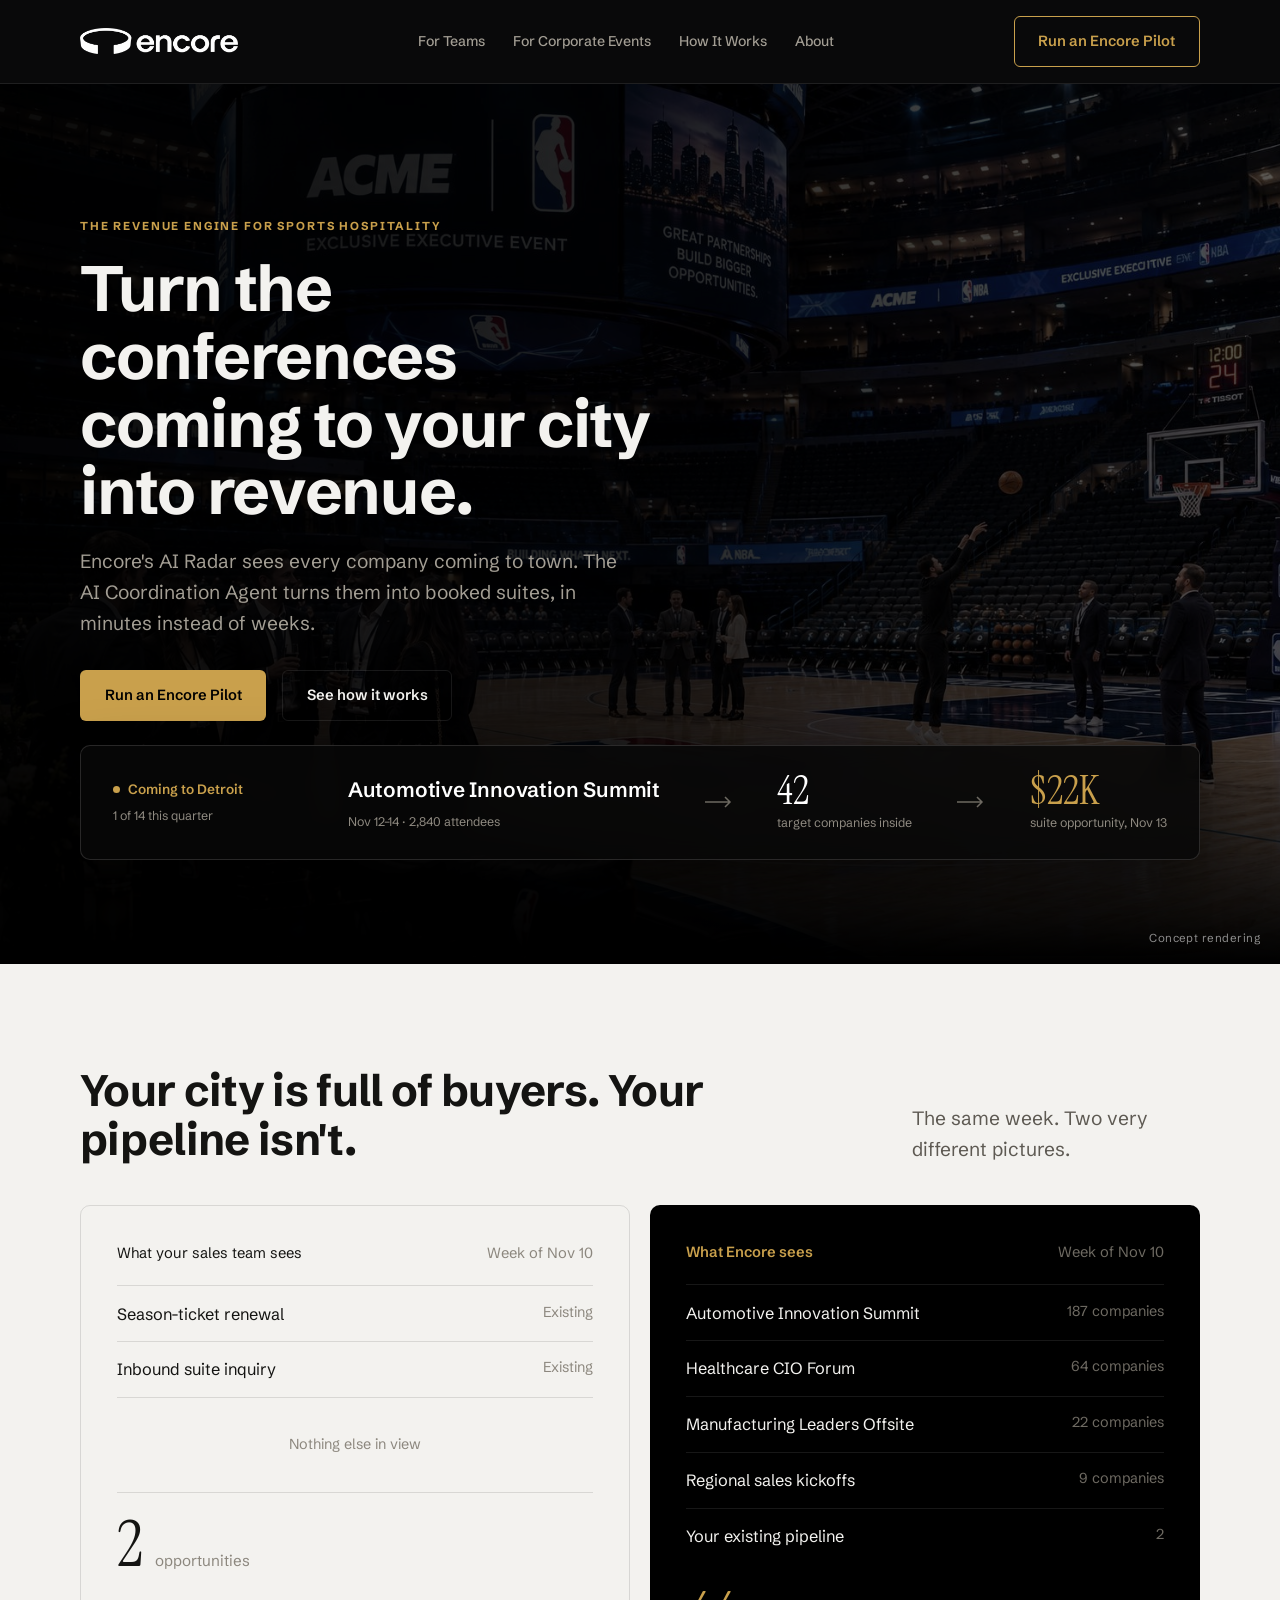
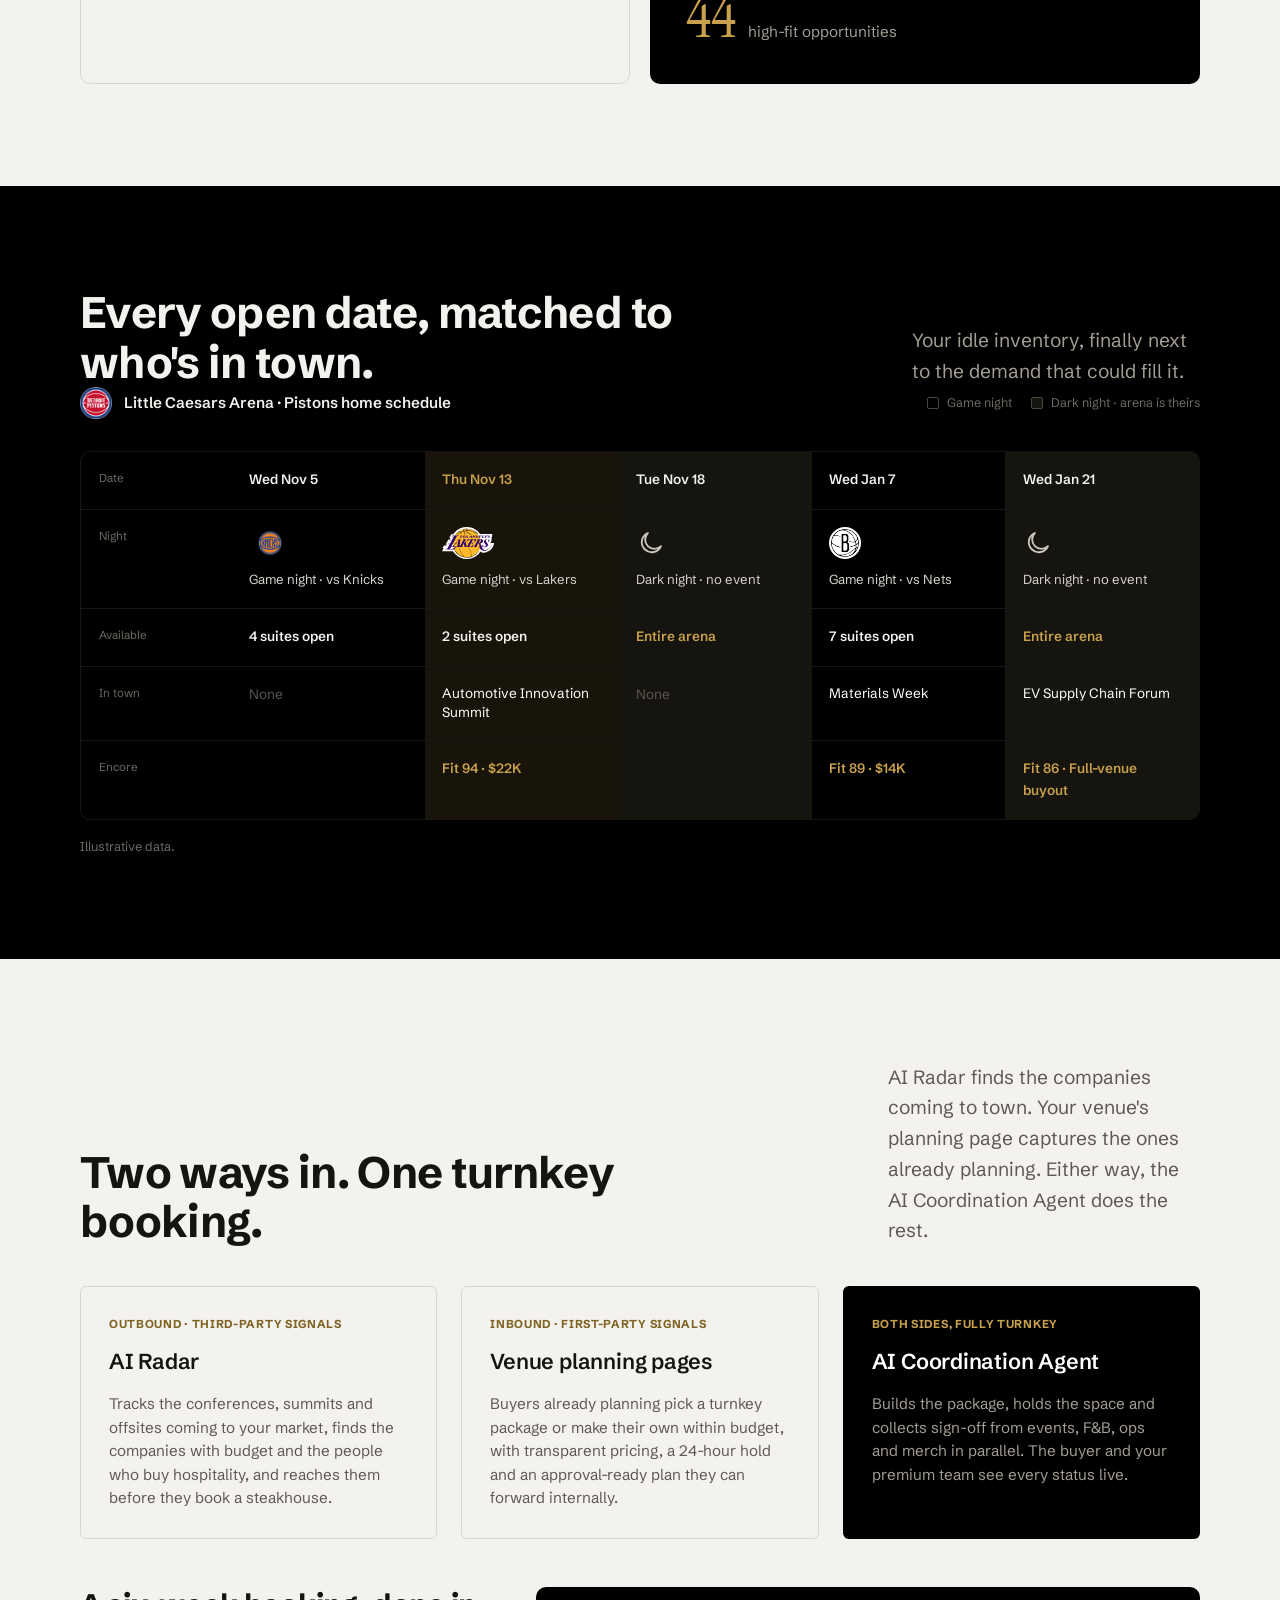
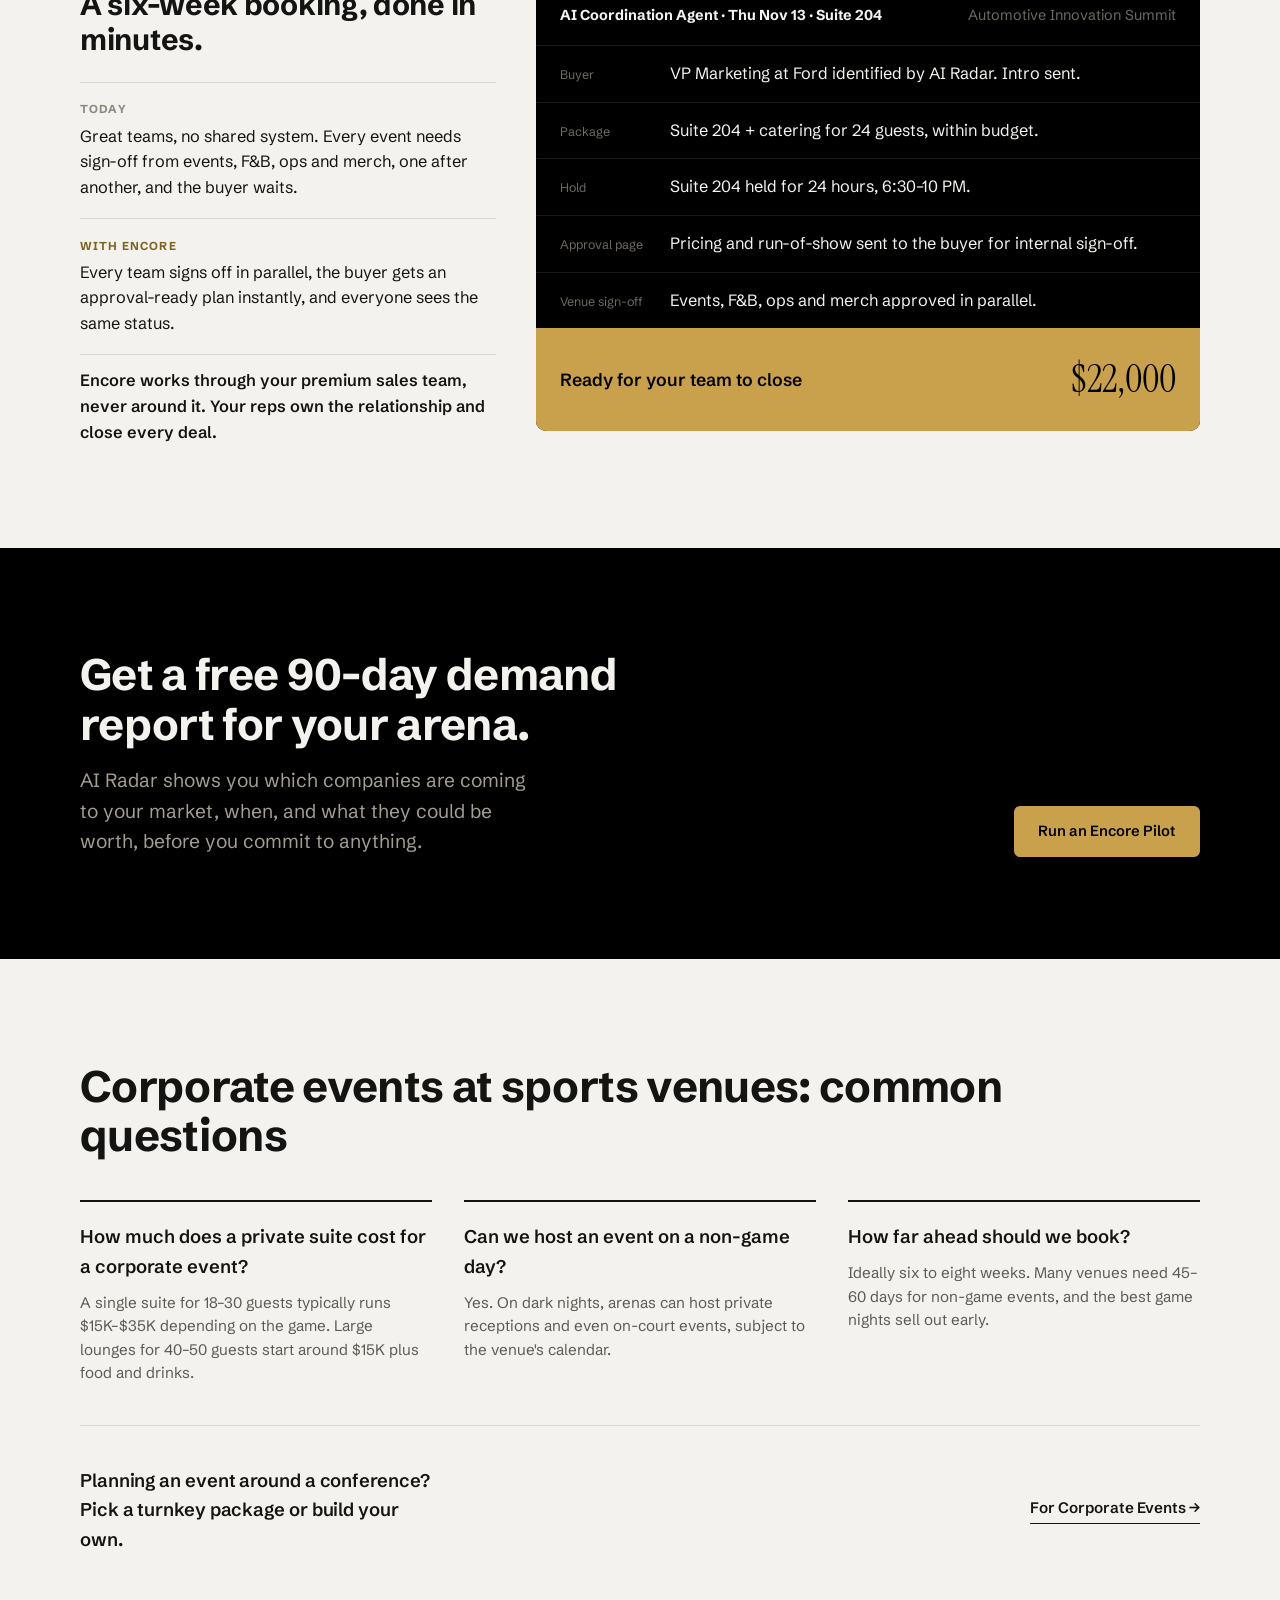
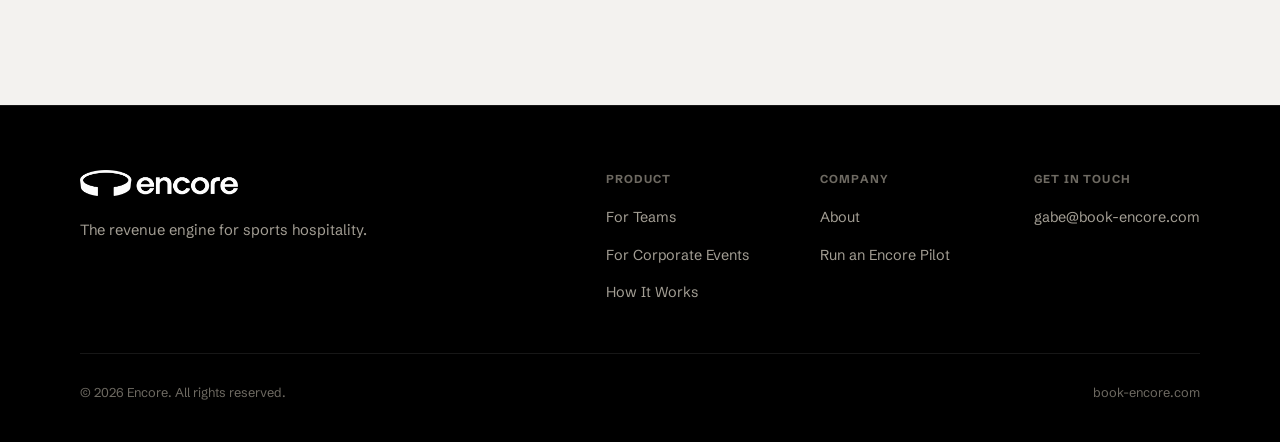
==== index.html @ ee9ef280 "Build out full 6-page site from updated canvas Ports the latest Claude Design canvas across the whol" ====
<!doctype html>
<html lang="en">
<head>
  <meta charset="UTF-8" />
  <meta name="viewport" content="width=device-width, initial-scale=1" />
  <title>Encore — The Revenue Engine for Sports Hospitality</title>
  <meta name="description" content="Encore identifies the companies entering your market, matches them to premium sports hospitality inventory, and turns the opportunity into a booked corporate event." />
  <link rel="canonical" href="https://book-encore.com/" />

  <meta property="og:type" content="website" />
  <meta property="og:site_name" content="Encore" />
  <meta property="og:title" content="Encore — The Revenue Engine for Sports Hospitality" />
  <meta property="og:description" content="Encore identifies the companies entering your market, matches them to premium inventory, and helps turn the opportunity into a booked corporate event." />
  <meta property="og:url" content="https://book-encore.com/" />
  <meta property="og:image" content="https://book-encore.com/assets/img/og-default.jpg" />
  <meta name="twitter:card" content="summary_large_image" />

  <link rel="icon" href="/assets/img/favicon.svg" type="image/svg+xml" />
  <link rel="preconnect" href="https://fonts.googleapis.com" />
  <link rel="preconnect" href="https://fonts.gstatic.com" crossorigin />
  <link href="https://fonts.googleapis.com/css2?family=Schibsted+Grotesk:wght@400;500;600;700&family=Instrument+Serif&display=swap" rel="stylesheet" />
  <link rel="stylesheet" href="/assets/css/platform.css" />
</head>
<body>
  <a class="skip-link" href="#main">Skip to content</a>

  <header class="site-header">
    <div class="container nav">
      <a href="/" class="wordmark"><img src="/assets/brand/encore-logo-white.png" alt="Encore" /></a>

      <nav class="nav-links" aria-label="Primary">
        <a href="/for-teams/">For Teams</a>
        <a href="/for-corporate-events/">For Corporate Events</a>
        <a href="/how-it-works/">How It Works</a>
        <a href="/about/">About</a>
      </nav>

      <div class="nav-actions">
        <a href="/contact/" class="btn btn-outline-gold nav-cta">Run an Encore Pilot</a>
        <button class="nav-toggle" data-nav-toggle aria-expanded="false" aria-controls="mobile-menu" aria-label="Toggle menu">
          <span></span><span></span><span></span>
        </button>
      </div>
    </div>
    <nav id="mobile-menu" class="mobile-menu container" data-mobile-menu aria-label="Mobile">
      <a href="/for-teams/">For Teams</a>
      <a href="/for-corporate-events/">For Corporate Events</a>
      <a href="/how-it-works/">How It Works</a>
      <a href="/about/">About</a>
      <a href="/contact/" class="btn btn-primary btn-block">Run an Encore Pilot</a>
    </nav>
  </header>

  <main id="main">

    <!-- Hero: the promise, and the machine -->
    <section class="hero section--dark">
      <picture class="hero-bg">
        <source media="(max-width: 700px)" srcset="/assets/brand/hero-nba-arena-960.jpg" />
        <img src="/assets/brand/hero-nba-arena.jpg" alt="Executives at a private on-court corporate reception in an NBA arena, with a guest shooting free throws" loading="eager" fetchpriority="high" />
      </picture>
      <div class="hero-bg-overlay"></div>
      <span class="photo-caption">Concept rendering</span>
      <div class="container" style="padding-top: 2rem;">
        <div class="hero-inner" style="max-width: 38rem;">
          <p class="eyebrow hero-eyebrow">The Revenue Engine for Sports Hospitality</p>
          <h1 class="display-1 hero-headline">Turn the conferences coming to your city into revenue.</h1>
          <p class="lede hero-lede">Encore's AI Radar sees every company coming to town. The AI Coordination Agent turns them into booked suites, in minutes instead of weeks.</p>
          <div class="hero-actions">
            <a href="/contact/" class="btn btn-primary">Run an Encore Pilot</a>
            <a href="#how" class="btn btn-ghost">See how it works</a>
          </div>
        </div>

        <!-- Demand story -->
        <div class="story-bar">
          <div class="story-item" style="width: 190px; flex-shrink: 0;">
            <span class="story-label"><span style="width: 7px; height: 7px; border-radius: 50%; background: var(--gold); display: inline-block;"></span>Coming to Detroit</span>
            <span class="story-sub">1 of 14 this quarter</span>
          </div>
          <div class="story-item">
            <span class="story-big">Automotive Innovation Summit</span>
            <span class="story-sub">Nov 12–14 · 2,840 attendees</span>
          </div>
          <svg class="story-arrow" width="28" height="12" viewBox="0 0 28 12" fill="none" stroke="currentColor" stroke-width="1.5"><path d="M0 6h25M20 1l5 5-5 5"/></svg>
          <div class="story-item">
            <span class="story-num">42</span>
            <span class="story-sub">target companies inside</span>
          </div>
          <svg class="story-arrow" width="28" height="12" viewBox="0 0 28 12" fill="none" stroke="currentColor" stroke-width="1.5"><path d="M0 6h25M20 1l5 5-5 5"/></svg>
          <div class="story-item">
            <span class="story-num story-num--gold">$22K</span>
            <span class="story-sub">suite opportunity, Nov 13</span>
          </div>
        </div>
      </div>
    </section>

    <!-- The blind spot -->
    <section id="how" class="section section--light">
      <div class="container">
        <div style="display: flex; justify-content: space-between; align-items: flex-end; gap: 3rem; flex-wrap: wrap;">
          <h2 class="display-2" style="max-width: 24ch;">Your city is full of buyers. Your pipeline isn't.</h2>
          <p class="lede lede--on-light" style="max-width: 24ch;">The same week. Two very different pictures.</p>
        </div>

        <div class="blindspot-grid">
          <div class="blindspot-panel blindspot-panel--light">
            <div class="blindspot-head"><span>What your sales team sees</span><span>Week of Nov 10</span></div>
            <div class="blindspot-rows">
              <div class="blindspot-row"><span>Season-ticket renewal</span><span>Existing</span></div>
              <div class="blindspot-row"><span>Inbound suite inquiry</span><span>Existing</span></div>
              <div class="blindspot-empty">Nothing else in view</div>
            </div>
            <div class="blindspot-total"><span class="blindspot-total-num">2</span><span class="blindspot-total-label">opportunities</span></div>
          </div>

          <div class="blindspot-panel blindspot-panel--dark">
            <div class="blindspot-head"><strong>What Encore sees</strong><span>Week of Nov 10</span></div>
            <div class="blindspot-rows">
              <div class="blindspot-row"><span>Automotive Innovation Summit</span><span>187 companies</span></div>
              <div class="blindspot-row"><span>Healthcare CIO Forum</span><span>64 companies</span></div>
              <div class="blindspot-row"><span>Manufacturing Leaders Offsite</span><span>22 companies</span></div>
              <div class="blindspot-row"><span>Regional sales kickoffs</span><span>9 companies</span></div>
              <div class="blindspot-row"><span>Your existing pipeline</span><span>2</span></div>
            </div>
            <div class="blindspot-total"><span class="blindspot-total-num">44</span><span class="blindspot-total-label">high-fit opportunities</span></div>
          </div>
        </div>
      </div>
    </section>

    <!-- Matched to your dates -->
    <section class="section section--dark">
      <div class="container">
        <div style="display: flex; justify-content: space-between; align-items: flex-end; gap: 3rem; flex-wrap: wrap;">
          <h2 class="display-2" style="max-width: 24ch;">Every open date, matched to who's in town.</h2>
          <p class="lede" style="max-width: 24ch;">Your idle inventory, finally next to the demand that could fill it.</p>
        </div>

        <div style="display: flex; flex-direction: column; gap: 1rem;">
          <div class="sched-head-row">
            <span class="sched-head-label"><img src="/assets/brand/logo-pistons.png" alt="Detroit Pistons" />Little Caesars Arena · Pistons home schedule</span>
            <span class="sched-legend">
              <span><span class="sched-swatch"></span>Game night</span>
              <span><span class="sched-swatch sched-swatch--dark"></span>Dark night · arena is theirs</span>
            </span>
          </div>
          <div class="table-scroll">
          <div class="sched-wrap">
            <div class="sched-row" style="grid-template-columns: 150px repeat(5, minmax(0, 1fr));">
              <span class="sched-row-label">Date</span>
              <span class="sched-cell">Wed Nov 5</span>
              <span class="sched-cell sched-cell--hit sched-cell--gold">Thu Nov 13</span>
              <span class="sched-cell sched-cell--dark-bg">Tue Nov 18</span>
              <span class="sched-cell">Wed Jan 7</span>
              <span class="sched-cell sched-cell--dark-bg">Wed Jan 21</span>
            </div>
            <div class="sched-row" style="grid-template-columns: 150px repeat(5, minmax(0, 1fr));">
              <span class="sched-row-label">Night</span>
              <div class="sched-cell sched-cell-logo"><img src="/assets/brand/logo-knicks.png" alt="Knicks" /><span class="team-label">Game night · vs Knicks</span></div>
              <div class="sched-cell sched-cell-logo sched-cell--hit"><img src="/assets/brand/logo-lakers.svg" alt="Lakers" /><span class="team-label">Game night · vs Lakers</span></div>
              <div class="sched-cell sched-cell-logo sched-cell--dark-bg"><span class="sched-dark-icon"><svg width="30" height="30" viewBox="0 0 24 24" fill="none" stroke="#C9C5BD" stroke-width="1.5" stroke-linecap="round" stroke-linejoin="round"><path d="M20 14.5A8 8 0 1 1 9.5 4a6.5 6.5 0 0 0 10.5 10.5z"/></svg></span><span class="team-label">Dark night · no event</span></div>
              <div class="sched-cell sched-cell-logo"><img src="/assets/brand/logo-nets.svg" alt="Brooklyn Nets" style="background: #fff; border-radius: 50%; padding: 2px; box-sizing: border-box;" /><span class="team-label">Game night · vs Nets</span></div>
              <div class="sched-cell sched-cell-logo sched-cell--dark-bg"><span class="sched-dark-icon"><svg width="30" height="30" viewBox="0 0 24 24" fill="none" stroke="#C9C5BD" stroke-width="1.5" stroke-linecap="round" stroke-linejoin="round"><path d="M20 14.5A8 8 0 1 1 9.5 4a6.5 6.5 0 0 0 10.5 10.5z"/></svg></span><span class="team-label">Dark night · no event</span></div>
            </div>
            <div class="sched-row" style="grid-template-columns: 150px repeat(5, minmax(0, 1fr));">
              <span class="sched-row-label">Available</span>
              <span class="sched-cell">4 suites open</span>
              <span class="sched-cell sched-cell--hit">2 suites open</span>
              <span class="sched-cell sched-cell--dark-bg sched-cell--gold">Entire arena</span>
              <span class="sched-cell">7 suites open</span>
              <span class="sched-cell sched-cell--dark-bg sched-cell--gold">Entire arena</span>
            </div>
            <div class="sched-row" style="grid-template-columns: 150px repeat(5, minmax(0, 1fr));">
              <span class="sched-row-label">In town</span>
              <span class="sched-cell sched-cell--dim">None</span>
              <span class="sched-cell sched-cell--label sched-cell--hit">Automotive Innovation Summit</span>
              <span class="sched-cell sched-cell--dim sched-cell--dark-bg">None</span>
              <span class="sched-cell sched-cell--label">Materials Week</span>
              <span class="sched-cell sched-cell--label sched-cell--dark-bg">EV Supply Chain Forum</span>
            </div>
            <div class="sched-row" style="grid-template-columns: 150px repeat(5, minmax(0, 1fr)); border-bottom: 0;">
              <span class="sched-row-label">Encore</span>
              <span class="sched-cell"></span>
              <span class="sched-cell sched-cell--hit sched-cell--gold">Fit 94 · $22K</span>
              <span class="sched-cell sched-cell--dark-bg"></span>
              <span class="sched-cell sched-cell--gold">Fit 89 · $14K</span>
              <span class="sched-cell sched-cell--gold sched-cell--dark-bg">Fit 86 · Full-venue buyout</span>
            </div>
          </div>
          </div>
        </div>
        <p style="font-size: 0.8rem; color: var(--ink-dim); margin-top: 1rem;">Illustrative data.</p>
      </div>
    </section>

    <!-- Two ways in + AI Coordination Agent -->
    <section id="agent" class="section section--light">
      <div class="container">
        <div style="display: flex; justify-content: space-between; align-items: flex-end; gap: 3rem; flex-wrap: wrap; margin-bottom: 2.5rem;">
          <h2 class="display-2" style="max-width: 20ch;">Two ways in. One turnkey booking.</h2>
          <p class="lede lede--on-light" style="max-width: 26ch;">AI Radar finds the companies coming to town. Your venue's planning page captures the ones already planning. Either way, the AI Coordination Agent does the rest.</p>
        </div>

        <div class="twoway-grid">
          <div class="twoway-card">
            <span class="twoway-eyebrow">Outbound · Third-Party Signals</span>
            <h3>AI Radar</h3>
            <p>Tracks the conferences, summits and offsites coming to your market, finds the companies with budget and the people who buy hospitality, and reaches them before they book a steakhouse.</p>
          </div>
          <div class="twoway-card">
            <span class="twoway-eyebrow">Inbound · First-Party Signals</span>
            <h3>Venue planning pages</h3>
            <p>Buyers already planning pick a turnkey package or make their own within budget, with transparent pricing, a 24-hour hold and an approval-ready plan they can forward internally.</p>
          </div>
          <div class="twoway-card twoway-card--dark">
            <span class="twoway-eyebrow">Both Sides, Fully Turnkey</span>
            <h3>AI Coordination Agent</h3>
            <p>Builds the package, holds the space and collects sign-off from events, F&amp;B, ops and merch in parallel. The buyer and your premium team see every status live.</p>
          </div>
        </div>

        <div style="display: grid; gap: 2.5rem;" class="agent-detail-grid">
          <div style="max-width: 26rem;">
            <h3 class="display-3" style="color: var(--ink-on-light);">A six-week booking, done in minutes.</h3>
            <div style="display: flex; flex-direction: column; margin-top: 1.5rem; border-top: 1px solid var(--line-on-light);">
              <div style="padding: 1.1rem 0; border-bottom: 1px solid var(--line-on-light);"><span class="label" style="color: var(--ink-on-light-dim); display: block; margin-bottom: 0.3rem;">Today</span><span style="font-size: 1.02rem; line-height: 1.45; color: var(--ink-on-light);">Great teams, no shared system. Every event needs sign-off from events, F&amp;B, ops and merch, one after another, and the buyer waits.</span></div>
              <div style="padding: 1.1rem 0; border-bottom: 1px solid var(--line-on-light);"><span class="label" style="color: var(--gold-dim); display: block; margin-bottom: 0.3rem;">With Encore</span><span style="font-size: 1.02rem; line-height: 1.45; color: var(--ink-on-light);">Every team signs off in parallel, the buyer gets an approval-ready plan instantly, and everyone sees the same status.</span></div>
              <p style="padding-top: 0.75rem; font-size: 1.02rem; font-weight: 600; color: var(--ink-on-light);">Encore works through your premium sales team, never around it. Your reps own the relationship and close every deal.</p>
            </div>
          </div>
          <div class="agent-panel">
            <div class="agent-panel-head"><strong>AI Coordination Agent · Thu Nov 13 · Suite 204</strong><span>Automotive Innovation Summit</span></div>
            <div class="agent-panel-row"><span class="agent-panel-label">Buyer</span><span class="agent-panel-text">VP Marketing at Ford identified by AI Radar. Intro sent.</span></div>
            <div class="agent-panel-row"><span class="agent-panel-label">Package</span><span class="agent-panel-text">Suite 204 + catering for 24 guests, within budget.</span></div>
            <div class="agent-panel-row"><span class="agent-panel-label">Hold</span><span class="agent-panel-text">Suite 204 held for 24 hours, 6:30–10 PM.</span></div>
            <div class="agent-panel-row"><span class="agent-panel-label">Approval page</span><span class="agent-panel-text">Pricing and run-of-show sent to the buyer for internal sign-off.</span></div>
            <div class="agent-panel-row" style="border-bottom: 0;"><span class="agent-panel-label">Venue sign-off</span><span class="agent-panel-text">Events, F&amp;B, ops and merch approved in parallel.</span></div>
            <div class="agent-panel-close">
              <span class="agent-panel-close-label">Ready for your team to close</span>
              <span class="agent-panel-close-amount">$22,000</span>
            </div>
          </div>
        </div>
      </div>
    </section>

    <!-- Pilot CTA -->
    <section id="pilot" class="section section--dark">
      <div class="container" style="display: flex; justify-content: space-between; align-items: flex-end; gap: 2.5rem; flex-wrap: wrap;">
        <div style="max-width: 40rem;">
          <h2 class="display-2" style="max-width: 22ch;">Get a free 90-day demand report for your arena.</h2>
          <p class="lede" style="margin-top: 1rem; max-width: 38ch;">AI Radar shows you which companies are coming to your market, when, and what they could be worth, before you commit to anything.</p>
        </div>
        <a href="/contact/" class="btn btn-primary" style="flex-shrink: 0;">Run an Encore Pilot</a>
      </div>
    </section>

    <!-- FAQ + corporate band -->
    <section class="section section--light">
      <div class="container">
        <h2 class="display-2" style="color: var(--ink-on-light); margin-bottom: 2.5rem;">Corporate events at sports venues: common questions</h2>
        <div class="faq-grid faq-grid--three">
          <div class="faq-item">
            <h3>How much does a private suite cost for a corporate event?</h3>
            <p>A single suite for 18–30 guests typically runs $15K–$35K depending on the game. Large lounges for 40–50 guests start around $15K plus food and drinks.</p>
          </div>
          <div class="faq-item">
            <h3>Can we host an event on a non-game day?</h3>
            <p>Yes. On dark nights, arenas can host private receptions and even on-court events, subject to the venue's calendar.</p>
          </div>
          <div class="faq-item">
            <h3>How far ahead should we book?</h3>
            <p>Ideally six to eight weeks. Many venues need 45–60 days for non-game events, and the best game nights sell out early.</p>
          </div>
        </div>
        <div class="bridge-band" style="border-top: 1px solid var(--line-on-light); margin-top: 2.5rem; padding-top: 2.5rem;">
          <span class="bridge-band-text">Planning an event around a conference? Pick a turnkey package or build your own.</span>
          <a href="/for-corporate-events/" class="bridge-band-link">For Corporate Events →</a>
        </div>
      </div>
    </section>

  </main>

  <footer class="site-footer">
    <div class="container">
      <div class="footer-top">
        <div>
          <a href="/" class="wordmark"><img src="/assets/brand/encore-logo-white.png" alt="Encore" /></a>
          <p class="footer-blurb">The revenue engine for sports hospitality.</p>
        </div>
        <div class="footer-cols">
          <div class="footer-col">
            <h4>Product</h4>
            <ul>
              <li><a href="/for-teams/">For Teams</a></li>
              <li><a href="/for-corporate-events/">For Corporate Events</a></li>
              <li><a href="/how-it-works/">How It Works</a></li>
            </ul>
          </div>
          <div class="footer-col">
            <h4>Company</h4>
            <ul>
              <li><a href="/about/">About</a></li>
              <li><a href="/contact/">Run an Encore Pilot</a></li>
            </ul>
          </div>
          <div class="footer-col">
            <h4>Get in touch</h4>
            <ul>
              <li><a href="mailto:gabe@book-encore.com">gabe@book-encore.com</a></li>
            </ul>
          </div>
        </div>
      </div>
      <div class="footer-bottom">
        <p>&copy; <span data-year>2026</span> Encore. All rights reserved.</p>
        <p>book-encore.com</p>
      </div>
    </div>
  </footer>

  <script src="/assets/js/main.js"></script>
</body>
</html>
---- assets/css/platform.css ----
/* ==========================================================================
   Encore — The Revenue Engine for Sports Hospitality
   Platform/intelligence design system. Stripe x Ramp x premium sports.
   ========================================================================== */

:root {
  /* Surfaces */
  --bg: #000000;
  --bg-panel: #12110f;
  --bg-elevated: #1e1d1a;
  --bg-elevated-2: #2b2925;
  --cream: #f3f2ef;
  --cream-panel: #e7e5e0;
  --warm-white: #ffffff;

  /* Ink on dark */
  --ink: #f3f2ef;
  --ink-muted: #a39e94;
  --ink-dim: #6e6a62;

  /* Ink on light */
  --ink-on-light: #141412;
  --ink-on-light-muted: #5e5a53;
  --ink-on-light-dim: #8c877e;

  /* Accent */
  --gold: #c9a04c;
  --gold-bright: #ddbb70;
  --gold-dim: #7f6320;
  --gold-ink: #000000;

  /* Lines */
  --line: rgba(255, 255, 255, 0.09);
  --line-on-light: rgba(20, 20, 18, 0.12);
  --gold-line: rgba(201, 160, 76, 0.35);

  /* Type */
  --font-sans: "Schibsted Grotesk", -apple-system, BlinkMacSystemFont, "Segoe UI", sans-serif;
  --font-serif: "Instrument Serif", "Iowan Old Style", Georgia, serif;
  --font-mono: "ui-monospace", "SF Mono", "Menlo", monospace;

  --container: 1200px;
  --container-narrow: 780px;
  --radius: 10px;
  --radius-sm: 6px;

  color-scheme: dark;
}

*, *::before, *::after { box-sizing: border-box; }

html { -webkit-text-size-adjust: 100%; scroll-behavior: smooth; }

@media (prefers-reduced-motion: reduce) {
  html { scroll-behavior: auto; }
  *, *::before, *::after {
    animation-duration: 0.01ms !important;
    animation-iteration-count: 1 !important;
    transition-duration: 0.01ms !important;
  }
}

body {
  margin: 0;
  background: var(--bg);
  color: var(--ink);
  font-family: var(--font-sans);
  font-size: 16px;
  line-height: 1.6;
  -webkit-font-smoothing: antialiased;
  text-rendering: optimizeLegibility;
}

img { max-width: 100%; display: block; }
a { color: inherit; text-decoration: none; }
button { font: inherit; color: inherit; background: none; border: 0; cursor: pointer; }
ul { margin: 0; padding: 0; list-style: none; }
h1, h2, h3, h4, p { margin: 0; }
input, textarea, select { font: inherit; color: inherit; }
::selection { background: var(--gold-dim); color: var(--warm-white); }
:focus-visible { outline: 2px solid var(--gold-bright); outline-offset: 3px; }

.skip-link {
  position: absolute; left: -9999px; top: 0;
  background: var(--gold); color: var(--gold-ink);
  padding: 0.75rem 1.25rem; z-index: 1000; font-weight: 600;
}
.skip-link:focus { left: 1rem; top: 1rem; }

.container { width: 100%; max-width: var(--container); margin-inline: auto; padding-inline: 1.25rem; }
.container--narrow { max-width: var(--container-narrow); }
@media (min-width: 640px) { .container { padding-inline: 2.5rem; } }

.section { padding-block: clamp(3.5rem, 8vw, 7rem); }
.section--tight { padding-block: clamp(2.5rem, 5vw, 4rem); }
.section--light { background: var(--cream); color: var(--ink-on-light); }
.section--dark { background: var(--bg); color: var(--ink); }

/* ---- Type ---- */

.eyebrow {
  display: inline-flex; align-items: center; gap: 0.6em;
  font-size: 0.72rem; font-weight: 700; letter-spacing: 0.16em;
  text-transform: uppercase; color: var(--gold);
}
.eyebrow--on-light { color: var(--gold-dim); }

.display-1 {
  font-family: var(--font-sans); font-weight: 700;
  font-size: clamp(2.3rem, 5vw, 4rem); line-height: 1.06; letter-spacing: -0.02em;
}
.display-2 {
  font-family: var(--font-sans); font-weight: 700;
  font-size: clamp(1.8rem, 3.6vw, 2.75rem); line-height: 1.12; letter-spacing: -0.015em;
}
.display-3 {
  font-family: var(--font-sans); font-weight: 700;
  font-size: clamp(1.4rem, 2.4vw, 1.85rem); line-height: 1.2; letter-spacing: -0.01em;
}
.accent-serif { font-family: var(--font-serif); font-style: italic; font-weight: 500; }

.lede { font-size: clamp(1.05rem, 1.6vw, 1.2rem); line-height: 1.6; color: var(--ink-muted); max-width: 46ch; }
.lede--on-light { color: var(--ink-on-light-muted); }
.body-text { color: var(--ink-muted); max-width: 62ch; }
.body-text--on-light { color: var(--ink-on-light-muted); }
.label { font-size: 0.72rem; font-weight: 700; letter-spacing: 0.1em; text-transform: uppercase; color: var(--ink-dim); }
.label--on-light { color: var(--ink-on-light-dim); }
.mono { font-family: var(--font-mono); }

/* ---- Buttons ---- */

.btn {
  display: inline-flex; align-items: center; justify-content: center; gap: 0.5em;
  padding: 0.85em 1.6em; font-size: 0.92rem; font-weight: 600;
  border-radius: var(--radius-sm); border: 1px solid transparent;
  transition: transform 0.15s ease, background-color 0.15s ease, border-color 0.15s ease, color 0.15s ease;
  white-space: nowrap;
}
.btn:hover { transform: translateY(-1px); }
.btn-primary { background: var(--gold); color: var(--gold-ink); }
.btn-primary:hover { background: var(--gold-bright); }
.btn-ghost { border-color: var(--line); color: var(--ink); }
.btn-ghost:hover { border-color: var(--gold); color: var(--gold-bright); }
.btn-ghost--on-light { border-color: var(--line-on-light); color: var(--ink-on-light); }
.btn-ghost--on-light:hover { border-color: var(--gold-dim); color: var(--gold-dim); }
.btn-outline-gold { border-color: var(--gold); color: var(--gold); }
.btn-outline-gold:hover { background: var(--gold); color: var(--gold-ink); }
.btn-block { width: 100%; }

/* ---- Header / Nav ---- */

.site-header {
  position: sticky; top: 0; z-index: 100;
  background: rgba(11, 11, 12, 0.85);
  backdrop-filter: blur(10px); -webkit-backdrop-filter: blur(10px);
  border-bottom: 1px solid var(--line);
}
.nav { display: flex; align-items: center; justify-content: space-between; padding-block: 1rem; gap: 1.5rem; }
.wordmark { display: inline-flex; align-items: center; gap: 0.5rem; font-weight: 700; font-size: 1.1rem; letter-spacing: -0.01em; color: var(--ink); }
.wordmark img { height: 26px; width: auto; display: block; }
.nav-links { display: none; align-items: center; gap: 1.75rem; }
.nav-links a { font-size: 0.88rem; font-weight: 500; color: var(--ink-muted); transition: color 0.2s ease; }
.nav-links a:hover, .nav-links a[aria-current="page"] { color: var(--ink); }
.nav-actions { display: flex; align-items: center; gap: 1rem; }
.nav-cta { display: none; }
.nav-toggle { display: inline-flex; flex-direction: column; gap: 5px; padding: 0.5rem; margin: -0.5rem; }
.nav-toggle span { width: 20px; height: 2px; background: var(--ink); transition: transform 0.25s ease, opacity 0.25s ease; }
.nav-toggle[aria-expanded="true"] span:nth-child(1) { transform: translateY(7px) rotate(45deg); }
.nav-toggle[aria-expanded="true"] span:nth-child(2) { opacity: 0; }
.nav-toggle[aria-expanded="true"] span:nth-child(3) { transform: translateY(-7px) rotate(-45deg); }
.mobile-menu { display: none; flex-direction: column; gap: 0.25rem; padding: 0.5rem 0 1.5rem; border-top: 1px solid var(--line); }
.mobile-menu.is-open { display: flex; }
.mobile-menu a { padding: 0.85rem 0.25rem; font-size: 1.02rem; color: var(--ink-muted); border-bottom: 1px solid var(--line); }
.mobile-menu a:last-child { border-bottom: 0; }
.mobile-menu a[aria-current="page"] { color: var(--gold-bright); }
.mobile-menu .btn { margin-top: 0.75rem; }
@media (min-width: 960px) {
  .nav-links { display: flex; }
  .nav-cta { display: inline-flex; }
  .nav-toggle { display: none; }
  .mobile-menu { display: none !important; }
}

/* ---- Hero ---- */

.hero { position: relative; overflow: hidden; padding-block: clamp(3.5rem, 8vw, 6rem) clamp(2.5rem, 6vw, 4rem); isolation: isolate; }
.hero::before {
  content: ""; position: absolute; inset: -30% -10% auto -10%; height: 60%;
  background: radial-gradient(55% 55% at 50% 0%, rgba(52, 211, 153, 0.14), transparent 70%);
  z-index: -1; pointer-events: none;
}
.hero-bg { position: absolute; inset: 0; z-index: -2; }
.hero-bg img { width: 100%; height: 100%; object-fit: cover; filter: grayscale(0.35) brightness(0.55); }
.hero-bg-overlay {
  position: absolute; inset: 0; z-index: -1;
  background: linear-gradient(90deg, rgba(0,0,0,0.92) 0%, rgba(0,0,0,0.72) 48%, rgba(0,0,0,0.35) 100%),
              linear-gradient(0deg, #000000 0%, rgba(0,0,0,0) 28%);
}
.photo-caption {
  position: absolute; right: 1.25rem; bottom: 1rem; z-index: 1;
  font-size: 0.72rem; color: rgba(255,255,255,0.55); letter-spacing: 0.04em;
}
.hero-row { display: flex; flex-direction: column; gap: 2.5rem; position: relative; z-index: 1; }
@media (min-width: 1000px) { .hero-row { flex-direction: row; justify-content: space-between; align-items: center; } }
.hero-inner { max-width: 34rem; }

/* ---- Split hero (image + text, for interior pages) ---- */

.hero-split { display: grid; grid-template-columns: 1fr; }
@media (min-width: 900px) { .hero-split { grid-template-columns: minmax(0, 1fr) 44%; } }
.hero-split-text { padding-block: clamp(3rem, 8vw, 6rem); }
.hero-split-media { position: relative; min-height: 320px; }
.hero-split-media img { position: absolute; inset: 0; width: 100%; height: 100%; object-fit: cover; }
.hero-split-media .photo-caption { color: rgba(255,255,255,0.75); background: rgba(0,0,0,0.35); padding: 0.2em 0.6em; border-radius: 3px; }
.hero-eyebrow { margin-bottom: 1.25rem; }
.hero-headline { margin-bottom: 1.25rem; }
.hero-lede { margin-bottom: 2rem; }
.hero-actions { display: flex; flex-wrap: wrap; gap: 1rem; align-items: center; margin-bottom: 1.5rem; }
.hero-note { font-size: 0.85rem; color: var(--ink-dim); }

/* ---- Hero product demo (two-card) ---- */

.demo {
  margin-top: clamp(2.5rem, 6vw, 4rem);
  display: grid; gap: 1px; background: var(--line);
  border: 1px solid var(--line); border-radius: var(--radius); overflow: hidden;
}
@media (min-width: 800px) { .demo { grid-template-columns: 1fr 1fr; } }

.demo-card { background: var(--bg-panel); padding: clamp(1.5rem, 3vw, 2.25rem); display: flex; flex-direction: column; gap: 1rem; }
.demo-kicker { font-size: 0.72rem; font-weight: 700; letter-spacing: 0.1em; text-transform: uppercase; color: var(--ink-dim); }
.demo-title { font-size: 1.2rem; font-weight: 700; }
.demo-stats { display: flex; flex-direction: column; gap: 0.6rem; margin-top: 0.25rem; }
.demo-stat { display: flex; justify-content: space-between; align-items: baseline; font-size: 0.92rem; color: var(--ink-muted); border-top: 1px solid var(--line); padding-top: 0.6rem; }
.demo-stat:first-child { border-top: 0; padding-top: 0; }
.demo-stat strong { color: var(--ink); font-weight: 600; }

.score-gauge { display: flex; align-items: center; gap: 1rem; padding: 1rem; background: var(--bg-elevated); border-radius: var(--radius-sm); border: 1px solid var(--gold-line); }
.score-ring {
  position: relative; width: 56px; height: 56px; border-radius: 50%;
  background: conic-gradient(var(--gold) 0% 94%, var(--bg-elevated-2) 94% 100%);
  display: grid; place-items: center; flex-shrink: 0;
}
.score-ring::after { content: ""; position: absolute; inset: 5px; border-radius: 50%; background: var(--bg-elevated); }
.score-ring span { position: relative; font-weight: 700; font-size: 0.95rem; color: var(--gold-bright); }
.score-label { font-size: 0.78rem; color: var(--ink-dim); }
.score-value-label { font-size: 0.92rem; font-weight: 600; color: var(--ink); }

.demo-tags { display: flex; flex-wrap: wrap; gap: 0.5rem; }
.demo-tag { font-size: 0.78rem; font-weight: 600; color: var(--ink-muted); background: var(--bg-elevated); border: 1px solid var(--line); border-radius: 999px; padding: 0.3em 0.8em; }

/* ---- Quote ---- */

.quote-block { text-align: center; max-width: 34rem; margin-inline: auto; }
.quote-block .display-3 { line-height: 1.3; }
.quote-line-2 { display: block; }

/* ---- Overlap diagram (Conferences / Encore / Sports) ---- */

.overlap {
  margin-top: clamp(2.5rem, 6vw, 4rem);
  display: grid; gap: 1.5rem;
  background: var(--warm-white);
  border: 1px solid var(--line-on-light);
  border-radius: var(--radius);
  padding: clamp(1.75rem, 4vw, 2.75rem);
}
@media (min-width: 860px) { .overlap { grid-template-columns: 1fr auto 1fr; align-items: center; gap: 2.5rem; } }

.overlap-col { display: flex; flex-direction: column; gap: 0.9rem; }
.overlap-col-title { font-size: 0.78rem; font-weight: 700; letter-spacing: 0.1em; text-transform: uppercase; color: var(--ink-on-light-dim); }
.overlap-list { display: flex; flex-direction: column; gap: 0.5rem; }
.overlap-list li { font-size: 0.95rem; color: var(--ink-on-light-muted); padding-left: 1.1rem; position: relative; }
.overlap-list li::before { content: ""; position: absolute; left: 0; top: 0.55em; width: 6px; height: 6px; border-radius: 50%; background: var(--gold-dim); }

.overlap-center { display: flex; flex-direction: column; align-items: center; text-align: center; gap: 0.75rem; }
.overlap-center .wordmark { color: var(--ink-on-light); font-size: 1.25rem; }
.overlap-center p { font-size: 0.92rem; color: var(--ink-on-light-muted); max-width: 20ch; }

/* ---- CTA band ---- */

.cta-band { padding-block: clamp(3rem, 7vw, 5rem); text-align: center; }
.cta-band .display-2 { margin-bottom: 1.75rem; max-width: 26ch; margin-inline: auto; }
.cta-band-inner { display: flex; flex-direction: column; align-items: center; gap: 1rem; }
.cta-sub { color: var(--ink-dim); font-size: 0.9rem; }

/* ---- Two-product split ---- */

.split-two {
  margin-top: clamp(2.5rem, 5vw, 3.5rem);
  display: grid; gap: 1px; background: var(--line-on-light); border: 1px solid var(--line-on-light); border-radius: var(--radius); overflow: hidden;
}
@media (min-width: 800px) { .split-two { grid-template-columns: 1fr 1fr; } }
.split-panel { background: var(--warm-white); padding: clamp(1.75rem, 4vw, 2.5rem); display: flex; flex-direction: column; gap: 1.25rem; }
.split-panel h3 { font-size: 1.3rem; font-weight: 700; color: var(--ink-on-light); }
.workflow-chain { display: flex; flex-direction: column; gap: 0.5rem; }
.workflow-step { font-size: 0.92rem; color: var(--ink-on-light-muted); padding: 0.6rem 0; border-top: 1px dashed var(--line-on-light); }
.workflow-step:first-child { border-top: 0; }
.workflow-step strong { color: var(--ink-on-light); font-weight: 600; }

/* ---- Data table (Encore Radar) ---- */

.radar-panel { background: var(--bg-panel); border: 1px solid var(--line); border-radius: var(--radius); overflow: hidden; margin-top: 2rem; }
.radar-head { display: flex; justify-content: space-between; align-items: center; padding: 1.25rem 1.5rem; border-bottom: 1px solid var(--line); }
.radar-title { font-weight: 700; font-size: 0.95rem; }
.radar-range { font-size: 0.82rem; color: var(--ink-dim); }
.table-scroll { overflow-x: auto; margin: 0 -1.25rem; padding: 0 1.25rem; }
.radar-table { width: 100%; min-width: 480px; border-collapse: collapse; font-size: 0.88rem; }
.radar-table th { text-align: left; font-size: 0.72rem; font-weight: 700; letter-spacing: 0.06em; text-transform: uppercase; color: var(--ink-dim); padding: 0.75rem 1rem; border-bottom: 1px solid var(--line); white-space: nowrap; }
.radar-table td { padding: 0.85rem 1rem; border-bottom: 1px solid var(--line); color: var(--ink-muted); }
.radar-table tr:last-child td { border-bottom: 0; }
.radar-table td:first-child, .radar-table td.fit { color: var(--ink); font-weight: 600; }
.radar-foot { display: grid; grid-template-columns: 1fr; gap: 1px; background: var(--line); border-top: 1px solid var(--line); }
@media (min-width: 520px) { .radar-foot { grid-template-columns: repeat(3, 1fr); } }
.radar-metric { background: var(--bg-panel); padding: 1.25rem 1.5rem; text-align: center; }
.radar-metric strong { display: block; font-size: 1.5rem; font-weight: 700; color: var(--gold-bright); }
.radar-metric span { font-size: 0.8rem; color: var(--ink-dim); }

/* ---- Radar split (table + priority sidebar) ---- */

.radar-split { display: grid; gap: 1px; background: var(--line); border: 1px solid var(--line); border-radius: var(--radius); overflow: hidden; margin-top: 2rem; }
@media (min-width: 900px) { .radar-split { grid-template-columns: minmax(0, 1fr) 320px; } }
.radar-main { background: var(--bg-panel); padding: clamp(1.5rem, 3vw, 2rem); display: flex; flex-direction: column; gap: 1.5rem; }
.radar-side { background: #0c0b0a; padding: clamp(1.5rem, 3vw, 2rem); display: flex; flex-direction: column; gap: 1.1rem; }
.radar-side-account { font-size: 1.3rem; font-weight: 700; color: var(--ink); }
.radar-side-sub { font-size: 0.88rem; color: var(--ink-muted); }
.radar-side-rows { display: flex; flex-direction: column; border-top: 1px solid var(--line); }
.radar-side-row { display: flex; justify-content: space-between; padding: 0.8rem 0; border-bottom: 1px solid var(--line); font-size: 0.9rem; }
.radar-side-row span:first-child { color: var(--ink-muted); }
.radar-side-row .gold { color: var(--gold-bright); font-weight: 700; }
.radar-side-note { font-size: 0.78rem; color: var(--ink-dim); line-height: 1.5; }

/* ---- Coordination before/after ---- */

.coord-grid { margin-top: 2.5rem; display: grid; gap: 1.25rem; }
@media (min-width: 800px) { .coord-grid { grid-template-columns: 1fr 1fr; } }
.coord-panel { border-radius: var(--radius); padding: clamp(1.75rem, 3vw, 2.5rem); display: flex; flex-direction: column; gap: 1.5rem; }
.coord-panel--before { background: var(--cream-panel); }
.coord-panel--after { background: var(--bg); color: var(--ink); }
.coord-label { font-size: 0.95rem; font-weight: 700; }
.coord-panel--before .coord-label { color: var(--ink-on-light-muted); }
.coord-panel--after .coord-label { color: var(--gold); }
.coord-chips { display: flex; flex-wrap: wrap; align-items: center; gap: 0.6rem; }
.coord-chip { padding: 0.55rem 0.85rem; border: 1px solid var(--line-on-light); border-radius: var(--radius-sm); font-size: 0.9rem; color: var(--ink-on-light-muted); }
.coord-panel--after .coord-chip { border-color: var(--line); color: var(--ink); background: var(--bg-elevated); text-align: center; }
.coord-arrow { color: var(--ink-on-light-dim); font-size: 0.85rem; }
.coord-result { display: flex; align-items: baseline; gap: 0.75rem; padding-top: 1.25rem; border-top: 1px solid var(--line-on-light); }
.coord-panel--after .coord-result { border-top-color: var(--line); }
.coord-result-big { font-family: var(--font-serif); font-size: clamp(2.2rem, 5vw, 3.3rem); line-height: 1; }
.coord-panel--before .coord-result-big { color: var(--ink-on-light); }
.coord-panel--after .coord-result-big { color: var(--gold); }
.coord-result-label { font-size: 0.9rem; color: var(--ink-on-light-dim); }
.coord-panel--after .coord-result-label { color: var(--ink-muted); }
.coord-checks { display: grid; grid-template-columns: repeat(2, 1fr); gap: 0.6rem 1rem; }
.coord-check { display: flex; align-items: center; gap: 0.5rem; font-size: 0.9rem; }
.coord-check svg { flex-shrink: 0; }

/* ---- Terms box ---- */

.terms-box { border: 1px solid var(--ink-on-light); border-radius: var(--radius); padding: clamp(1.75rem, 4vw, 3rem); margin-top: 2.5rem; display: flex; flex-direction: column; gap: 1.75rem; }
@media (min-width: 800px) { .terms-box { flex-direction: row; align-items: center; justify-content: space-between; gap: 3rem; } }
.terms-list { display: flex; flex-direction: column; gap: 0.85rem; }
.terms-list li { display: flex; align-items: center; gap: 0.65rem; font-size: 1.02rem; color: var(--ink-on-light); }
.terms-list svg { flex-shrink: 0; }

/* ---- Agent cards ---- */

.agent-grid { margin-top: 2rem; display: grid; gap: 1rem; }
@media (min-width: 700px) { .agent-grid { grid-template-columns: repeat(2, 1fr); } }
@media (min-width: 1100px) { .agent-grid { grid-template-columns: repeat(3, 1fr); } }
.agent-card { background: var(--bg-panel); border: 1px solid var(--line); border-radius: var(--radius-sm); padding: 1.25rem; display: flex; flex-direction: column; gap: 0.75rem; }
.agent-card-head { display: flex; align-items: center; gap: 0.6rem; }
.agent-dot { width: 8px; height: 8px; border-radius: 50%; background: var(--gold); flex-shrink: 0; }
.agent-name { font-size: 0.85rem; font-weight: 700; }
.agent-line { font-size: 0.9rem; color: var(--ink-muted); font-family: var(--font-mono); line-height: 1.5; }

/* ---- Case study timeline ---- */

.timeline { margin-top: 2.5rem; display: flex; flex-direction: column; gap: 0; }
.timeline-track { display: flex; align-items: center; justify-content: space-between; margin-bottom: 1.5rem; flex-wrap: wrap; gap: 0.5rem; }
.timeline-node { display: flex; flex-direction: column; align-items: center; gap: 0.5rem; flex: 1; min-width: 90px; position: relative; }
.timeline-node::before { content: ""; position: absolute; top: 11px; left: -50%; width: 100%; height: 1px; background: var(--line-on-light); z-index: 0; }
.timeline-node:first-child::before { display: none; }
.timeline-dot { width: 22px; height: 22px; border-radius: 50%; background: var(--gold); color: var(--gold-ink); display: grid; place-items: center; font-size: 0.75rem; font-weight: 700; position: relative; z-index: 1; }
.timeline-label { font-size: 0.8rem; color: var(--ink-on-light-muted); text-align: center; }
.timeline-metrics { display: grid; gap: 1px; background: var(--line-on-light); border: 1px solid var(--line-on-light); border-radius: var(--radius-sm); overflow: hidden; }
@media (min-width: 700px) { .timeline-metrics { grid-template-columns: repeat(3, 1fr); } }
.timeline-metric { background: var(--warm-white); padding: 1.1rem 1.25rem; }
.timeline-metric .label--on-light { margin-bottom: 0.35rem; display: block; }
.timeline-metric strong { font-size: 1.1rem; color: var(--ink-on-light); }

/* ---- Pilot / pricing card ---- */

.pilot-card { background: var(--bg-elevated); border: 1px solid var(--gold-line); border-radius: var(--radius); padding: clamp(1.5rem, 3vw, 2rem); margin-top: 2rem; display: flex; align-items: center; gap: 1rem; flex-wrap: wrap; justify-content: space-between; }
.pilot-steps { margin-top: 2rem; display: grid; gap: 2rem; }
@media (min-width: 800px) { .pilot-steps { grid-template-columns: repeat(3, 1fr); } }
.pilot-step-num { font-weight: 700; color: var(--gold); font-size: 0.95rem; margin-bottom: 0.6rem; }
.pilot-step-title { font-weight: 700; font-size: 1.1rem; margin-bottom: 0.4rem; }
.pilot-step-body { color: var(--ink-muted); font-size: 0.92rem; max-width: 32ch; }

/* ---- Footer ---- */

.site-footer { border-top: 1px solid var(--line); padding-block: clamp(3rem, 6vw, 4rem) 2.5rem; }
.footer-top { display: flex; flex-direction: column; gap: 2.5rem; }
.footer-blurb { max-width: 34ch; color: var(--ink-muted); margin-top: 1rem; font-size: 0.92rem; }
.footer-cols { display: grid; gap: 2rem; grid-template-columns: repeat(2, 1fr); }
.footer-col h4 { font-size: 0.72rem; font-weight: 700; letter-spacing: 0.1em; text-transform: uppercase; color: var(--ink-dim); margin-bottom: 1rem; }
.footer-col ul { display: flex; flex-direction: column; gap: 0.75rem; }
.footer-col a { color: var(--ink-muted); font-size: 0.9rem; }
.footer-col a:hover { color: var(--gold-bright); }
.footer-bottom { margin-top: 3rem; padding-top: 1.75rem; border-top: 1px solid var(--line); display: flex; flex-direction: column; gap: 0.75rem; font-size: 0.8rem; color: var(--ink-dim); }
@media (min-width: 700px) {
  .footer-top { flex-direction: row; justify-content: space-between; }
  .footer-cols { grid-template-columns: repeat(3, 1fr); gap: 3rem; }
  .footer-bottom { flex-direction: row; justify-content: space-between; }
}

/* ---- Page header (interior pages) ---- */

.page-header { padding-block: clamp(3rem, 7vw, 5rem) clamp(1rem, 3vw, 2rem); }
.page-header .display-1 { margin-top: 1rem; margin-bottom: 1.25rem; }

/* ---- Stub / in-progress notice ---- */

.stub-notice {
  margin: clamp(2rem, 5vw, 3rem) auto; max-width: 40rem;
  border: 1px dashed var(--gold-line); border-radius: var(--radius);
  padding: 1.5rem 1.75rem; color: var(--ink-muted); font-size: 0.95rem; text-align: center;
}
.stub-notice strong { color: var(--gold-bright); }

/* ---- Capability grid ---- */

.cap-grid { margin-top: 2rem; display: grid; gap: 1rem; }
@media (min-width: 700px) { .cap-grid { grid-template-columns: repeat(2, 1fr); } }
@media (min-width: 900px) { .cap-grid--three { grid-template-columns: repeat(3, 1fr); } }
.cap-card { background: var(--bg-panel); border: 1px solid var(--line); border-radius: var(--radius-sm); padding: 1.5rem; }
.cap-card h3 { font-size: 1.05rem; font-weight: 700; margin-bottom: 0.6rem; }
.cap-card p { color: var(--ink-muted); font-size: 0.92rem; }

/* ---- Prompt box (corporate events, self-serve request) ---- */

.prompt-box {
  margin-top: 2rem; background: var(--bg-panel); border: 1px solid var(--line);
  border-radius: var(--radius); padding: clamp(1.5rem, 3vw, 2rem); max-width: 40rem;
}
.prompt-label { font-size: 0.85rem; font-weight: 600; color: var(--ink-muted); margin-bottom: 0.75rem; }
.prompt-input {
  background: var(--bg-elevated); border: 1px solid var(--line); border-radius: var(--radius-sm);
  padding: 1rem 1.1rem; font-size: 0.95rem; color: var(--ink); line-height: 1.5; margin-bottom: 1.1rem;
}
.prompt-box .btn { width: auto; }

.option-grid { margin-top: 2rem; display: grid; gap: 1rem; }
@media (min-width: 800px) { .option-grid { grid-template-columns: repeat(3, 1fr); } }
.option-card { background: var(--bg-panel); border: 1px solid var(--line); border-radius: var(--radius-sm); padding: 1.5rem; display: flex; flex-direction: column; gap: 0.9rem; }
.option-card h3 { font-size: 1.05rem; font-weight: 700; }
.option-meta { display: flex; flex-direction: column; gap: 0.4rem; }
.option-meta li { font-size: 0.88rem; color: var(--ink-muted); }
.option-card p { font-size: 0.88rem; color: var(--ink-muted); }

/* ---- Event brief artifact ---- */

.brief-card {
  margin-top: 2.5rem; background: var(--warm-white); color: var(--ink-on-light);
  border: 1px solid var(--line-on-light); border-radius: var(--radius);
  padding: clamp(1.75rem, 4vw, 2.75rem); max-width: 42rem;
}
.brief-eyebrow { font-size: 0.72rem; font-weight: 700; letter-spacing: 0.1em; text-transform: uppercase; color: var(--gold-dim); margin-bottom: 0.75rem; }
.brief-title { font-size: 1.5rem; font-weight: 700; margin-bottom: 0.35rem; }
.brief-date { color: var(--ink-on-light-dim); font-size: 0.92rem; margin-bottom: 1.75rem; }
.brief-cols { display: grid; grid-template-columns: 1fr; gap: 1.5rem; }
@media (min-width: 600px) { .brief-cols { grid-template-columns: repeat(3, 1fr); } }
.brief-section { padding-block: 1.25rem; border-top: 1px solid var(--line-on-light); }
.brief-section:first-of-type { border-top: 0; }
.brief-section h4 { font-size: 0.78rem; font-weight: 700; letter-spacing: 0.06em; text-transform: uppercase; color: var(--ink-on-light-dim); margin-bottom: 0.6rem; }
.brief-section p { color: var(--ink-on-light-muted); font-size: 0.95rem; }
.brief-tags { display: flex; flex-wrap: wrap; gap: 0.5rem; }
.brief-tags li { font-size: 0.82rem; font-weight: 600; color: var(--ink-on-light-muted); background: var(--cream-panel); border-radius: 999px; padding: 0.3em 0.85em; }
.brief-handles { display: grid; grid-template-columns: 1fr 1fr; gap: 0.5rem 1.5rem; }
.brief-handles li { font-size: 0.92rem; color: var(--ink-on-light-muted); padding-left: 1.1rem; position: relative; }
.brief-handles li::before { content: ""; position: absolute; left: 0; top: 0.55em; width: 6px; height: 6px; border-radius: 50%; background: var(--gold-dim); }
.brief-cta { margin-top: 1.75rem; }

/* ---- Demand feed (hero card) ---- */

.feed-card { background: rgba(14,13,12,0.9); border: 1px solid var(--line); border-radius: var(--radius); overflow: hidden; width: 100%; max-width: 34rem; }
.feed-head { padding: 1.1rem 1.4rem; display: flex; justify-content: space-between; align-items: center; border-bottom: 1px solid var(--line); }
.feed-title { font-size: 0.98rem; font-weight: 700; color: var(--ink); }
.feed-sub { font-size: 0.8rem; color: var(--ink-dim); }
.feed-stats { padding: 1rem 1.4rem; display: grid; grid-template-columns: repeat(3, 1fr); gap: 1rem; border-bottom: 1px solid var(--line); }
.feed-stats strong { display: block; font-size: 1.5rem; font-weight: 700; color: var(--ink); }
.feed-stats span { font-size: 0.78rem; color: var(--ink-dim); }
.feed-row { padding: 0.9rem 1.4rem; display: flex; justify-content: space-between; align-items: center; gap: 1rem; border-bottom: 1px solid var(--line); }
.feed-row:last-child { border-bottom: 0; }
.feed-row--hot { background: rgba(201,160,76,0.08); }
.feed-row-title { font-size: 0.95rem; font-weight: 600; color: var(--ink); }
.feed-row-sub { font-size: 0.78rem; color: var(--ink-dim); }
.feed-badge { padding: 0.35em 0.65em; border-radius: 3px; font-size: 0.78rem; font-weight: 600; white-space: nowrap; }
.feed-badge--solid { background: var(--gold); color: #000; }
.feed-badge--outline { border: 1px solid var(--gold); color: var(--gold); }
.feed-badge--muted { border: 1px solid var(--line); color: var(--ink-muted); }
.feed-badge--faint { font-size: 0.7rem; color: var(--ink-dim); }

/* ---- Blind spot comparison ---- */

.blindspot-grid { display: grid; gap: 1.25rem; margin-top: 2.5rem; }
@media (min-width: 800px) { .blindspot-grid { grid-template-columns: 1fr 1fr; } }
.blindspot-panel { border-radius: var(--radius); padding: clamp(1.75rem, 3vw, 2.25rem); display: flex; flex-direction: column; gap: 1.25rem; }
.blindspot-panel--light { border: 1px solid var(--line-on-light); }
.blindspot-panel--dark { background: var(--bg); color: var(--ink); }
.blindspot-head { display: flex; justify-content: space-between; font-size: 0.92rem; }
.blindspot-head strong { font-weight: 600; }
.blindspot-panel--dark .blindspot-head strong { color: var(--gold); }
.blindspot-panel--light .blindspot-head span:last-child { color: var(--ink-on-light-dim); }
.blindspot-panel--dark .blindspot-head span:last-child { color: var(--ink-dim); }
.blindspot-rows { display: flex; flex-direction: column; }
.blindspot-row { display: flex; justify-content: space-between; padding: 0.9rem 0; border-top: 1px solid var(--line-on-light); font-size: 1.02rem; }
.blindspot-panel--dark .blindspot-row { border-top-color: var(--line); }
.blindspot-row span:last-child { color: var(--ink-on-light-dim); font-size: 0.9rem; }
.blindspot-panel--dark .blindspot-row span:last-child { color: var(--ink-dim); }
.blindspot-empty { border-top: 1px solid var(--line-on-light); border-bottom: 1px solid var(--line-on-light); min-height: 6rem; display: flex; align-items: center; justify-content: center; font-size: 0.9rem; color: var(--ink-on-light-dim); }
.blindspot-total { display: flex; align-items: baseline; gap: 0.75rem; }
.blindspot-total-num { font-family: var(--font-serif); font-size: clamp(2.5rem, 5vw, 4rem); line-height: 1; }
.blindspot-panel--dark .blindspot-total-num { color: var(--gold); }
.blindspot-total-label { font-size: 0.95rem; color: var(--ink-on-light-dim); }
.blindspot-panel--dark .blindspot-total-label { color: var(--ink-muted); }

/* ---- Matched calendar grid ---- */

.match-grid-wrap { border: 1px solid var(--line); border-radius: var(--radius); margin-top: 2.5rem; min-width: 760px; }
.match-row { display: grid; grid-template-columns: 110px repeat(7, minmax(70px, 1fr)); border-bottom: 1px solid var(--line); }
.match-row:last-child { border-bottom: 0; }
.match-row-label { padding: 0.9rem; font-size: 0.72rem; color: var(--ink-dim); align-self: center; }
.match-cell { padding: 0.9rem; font-size: 0.85rem; font-weight: 600; }
.match-cell--head { font-size: 0.85rem; }
.match-cell--hit { background: rgba(201,160,76,0.1); color: var(--gold); }
.match-cell--dim { color: var(--ink-dim); font-weight: 400; }
.match-cell--label { color: var(--ink-muted); font-weight: 400; line-height: 1.35; font-size: 0.8rem; }

/* ---- Agents narrative panel ---- */

.agent-panel { background: var(--bg); color: var(--ink); border-radius: var(--radius); overflow: hidden; }
.agent-panel-head { padding: 1.1rem 1.5rem; border-bottom: 1px solid var(--line); display: flex; justify-content: space-between; font-size: 0.9rem; }
.agent-panel-head span:last-child { color: var(--ink-dim); }
.agent-panel-row { padding: 1rem 1.5rem; border-bottom: 1px solid var(--line); display: flex; gap: 1.25rem; align-items: baseline; }
.agent-panel-label { width: 90px; flex-shrink: 0; font-size: 0.78rem; color: var(--ink-dim); }
.agent-panel-text { font-size: 1.02rem; line-height: 1.45; color: var(--ink); }
.agent-panel-close { padding: 1.3rem 1.5rem; display: flex; justify-content: space-between; align-items: center; background: var(--gold); color: #000; }
.agent-panel-close-label { font-size: 1.1rem; font-weight: 600; }
.agent-panel-close-amount { font-family: var(--font-serif); font-size: clamp(1.6rem, 3vw, 2.4rem); }

/* ---- Corporate bridge band ---- */

.bridge-band { padding-block: clamp(2rem, 4vw, 3rem); display: flex; flex-direction: column; gap: 1rem; align-items: flex-start; }
@media (min-width: 700px) { .bridge-band { flex-direction: row; justify-content: space-between; align-items: center; } }
.bridge-band-text { font-size: 1.15rem; font-weight: 600; letter-spacing: -0.005em; color: var(--ink-on-light); max-width: 32ch; }
.bridge-band-link { font-size: 0.95rem; font-weight: 600; border-bottom: 1px solid var(--ink-on-light); color: var(--ink-on-light); padding-bottom: 0.2em; white-space: nowrap; }

/* ---- Demand story bar (hero) ---- */

.story-bar {
  position: relative; z-index: 1; margin-bottom: 2.5rem;
  padding: 1.6rem 2rem; background: rgba(8,8,7,0.86); border: 1px solid rgba(243,242,239,0.14);
  border-radius: var(--radius); backdrop-filter: blur(12px); box-shadow: 0 24px 60px rgba(0,0,0,0.5);
  display: flex; flex-wrap: wrap; align-items: center; justify-content: space-between; gap: 1.5rem;
}
.story-item { display: flex; flex-direction: column; gap: 0.35rem; }
.story-label { display: flex; align-items: center; gap: 0.5rem; font-size: 0.85rem; font-weight: 600; color: var(--gold); }
.story-sub { font-size: 0.78rem; color: #8F8A81; }
.story-big { font-size: 1.3rem; font-weight: 600; color: #fff; letter-spacing: -0.01em; }
.story-num { font-family: var(--font-serif); font-size: 2.5rem; line-height: 0.9; color: #fff; }
.story-num--gold { color: var(--gold); }
.story-arrow { flex-shrink: 0; color: var(--ink-dim); display: none; }
@media (min-width: 900px) { .story-arrow { display: block; } }

/* ---- Schedule grid ---- */

.sched-wrap { border: 1px solid var(--line); border-radius: var(--radius); overflow: hidden; min-width: 820px; }
.sched-head-row { display: flex; justify-content: space-between; align-items: center; margin-bottom: 1rem; flex-wrap: wrap; gap: 1rem; min-width: 820px; }
.sched-head-label { display: flex; align-items: center; gap: 0.75rem; font-size: 0.95rem; font-weight: 600; color: var(--ink); }
.sched-head-label img { height: 32px; width: 32px; }
.sched-legend { display: flex; align-items: center; gap: 1.2rem; font-size: 0.78rem; color: var(--ink-dim); }
.sched-legend span { display: flex; align-items: center; gap: 0.5rem; }
.sched-swatch { width: 12px; height: 12px; border: 1px solid #4A4740; border-radius: 2px; display: inline-block; }
.sched-swatch--dark { background: #15140F; }
.sched-row { display: grid; border-bottom: 1px solid var(--line); }
.sched-row:last-child { border-bottom: 0; }
.sched-row-label { padding: 1.1rem; font-size: 0.72rem; color: var(--ink-dim); }
.sched-cell { padding: 1.1rem; font-size: 0.85rem; font-weight: 600; }
.sched-cell--dark-bg { background: #15140F; }
.sched-cell--hit { background: rgba(201,160,76,0.12); }
.sched-cell--gold { color: var(--gold); }
.sched-cell--dim { color: #5A5750; font-weight: 400; }
.sched-cell--label { color: #fff; font-weight: 400; line-height: 1.4; font-size: 0.85rem; }
.sched-cell-logo { display: flex; flex-direction: column; gap: 0.6rem; }
.sched-cell-logo img { height: 32px; width: auto; align-self: flex-start; }
.sched-cell-logo .team-label { font-size: 0.82rem; color: #D8D5CF; font-weight: 400; }
.sched-dark-icon { height: 32px; display: flex; align-items: center; }

/* ---- Package cards ---- */

.package-bar { display: flex; justify-content: space-between; align-items: center; flex-wrap: wrap; gap: 1rem; padding: 1.1rem 1.4rem; background: var(--bg-panel); border: 1px solid var(--line); border-radius: var(--radius); margin-bottom: 1.5rem; }
.package-bar-title { font-size: 1.05rem; font-weight: 600; color: var(--ink); }
.package-bar-sub { font-size: 0.9rem; color: var(--ink-muted); }
.package-tags { display: flex; gap: 0.5rem; flex-wrap: wrap; }
.package-grid { display: grid; gap: 1rem; }
@media (min-width: 800px) { .package-grid { grid-template-columns: repeat(3, 1fr); } }
.package-card { border-radius: var(--radius-sm); padding: 1.75rem; display: flex; flex-direction: column; gap: 1rem; background: #0C0B0A; border: 1px solid var(--line); }
.package-card--featured { border-color: var(--gold); }
.package-card--custom { border-style: dashed; border-color: #4A4740; background: transparent; }
.package-card h3 { font-size: 1.4rem; font-weight: 600; letter-spacing: -0.01em; color: var(--ink); }
.package-meta { font-size: 0.92rem; color: var(--ink-muted); }
.package-includes { display: flex; flex-direction: column; gap: 0.5rem; font-size: 0.92rem; color: var(--ink-muted); padding-top: 0.75rem; border-top: 1px solid var(--line); }
.package-includes .highlight { color: var(--ink); }

/* ---- Coordination checklist ---- */

.checklist-panel { border-radius: var(--radius); overflow: hidden; }
.checklist-head { padding: 1.1rem 1.5rem; display: flex; justify-content: space-between; font-size: 0.9rem; }
.checklist-row { padding: 1rem 1.5rem; display: flex; justify-content: space-between; font-size: 0.98rem; border-bottom: 1px solid var(--line); }
.checklist-row:last-of-type { border-bottom: 0; }
.checklist-approved { color: #8FB3A8; }
.checklist-ready { padding: 1.1rem 1.5rem; display: flex; justify-content: space-between; align-items: center; background: var(--gold); color: #000; }

/* ---- FAQ grid ---- */

.faq-grid { display: grid; gap: 2rem; }
@media (min-width: 700px) { .faq-grid { grid-template-columns: repeat(2, 1fr); } }
@media (min-width: 1100px) { .faq-grid--three { grid-template-columns: repeat(3, 1fr); } }
.faq-item { border-top: 2px solid var(--ink-on-light); padding-top: 1.25rem; display: flex; flex-direction: column; gap: 0.6rem; }
.faq-item h3 { font-size: 1.15rem; font-weight: 600; color: var(--ink-on-light); }
.faq-item p { font-size: 0.95rem; line-height: 1.55; color: var(--ink-on-light-muted); }
.faq-item--dark { border-top-color: var(--line); }
.faq-item--dark h3 { color: var(--ink); }
.faq-item--dark p { color: var(--ink-muted); }

/* ---- Two-way cards (How It Works) ---- */

.twoway-grid { display: grid; gap: 1.5rem; margin-bottom: 3rem; }
@media (min-width: 800px) { .twoway-grid { grid-template-columns: repeat(3, 1fr); } }
.twoway-card { border-radius: var(--radius-sm); padding: 1.75rem; display: flex; flex-direction: column; gap: 0.75rem; border: 1px solid var(--line-on-light); }
.twoway-card--dark { background: var(--bg); color: var(--ink); border-color: transparent; }
.twoway-eyebrow { font-size: 0.72rem; font-weight: 700; letter-spacing: 0.06em; text-transform: uppercase; color: var(--gold-dim); }
.twoway-card--dark .twoway-eyebrow { color: var(--gold); }
.twoway-card h3 { font-size: 1.35rem; font-weight: 600; letter-spacing: -0.01em; color: var(--ink-on-light); }
.twoway-card--dark h3 { color: #fff; }
.twoway-card p { font-size: 0.95rem; line-height: 1.55; color: var(--ink-on-light-muted); }
.twoway-card--dark p { color: var(--ink-muted); }

/* ---- Step numbers (How It Works) ---- */

.step-grid { display: grid; gap: 2rem; }
@media (min-width: 700px) { .step-grid { grid-template-columns: repeat(2, 1fr); } }
@media (min-width: 1100px) { .step-grid { grid-template-columns: repeat(4, 1fr); } }
.step-item { border-top: 2px solid var(--ink-on-light); padding-top: 1.5rem; display: flex; flex-direction: column; gap: 0.75rem; }
.step-item-num { font-family: var(--font-serif); font-size: 3rem; line-height: 1; color: var(--gold-dim); }
.step-item h3 { font-size: 1.3rem; font-weight: 600; letter-spacing: -0.01em; color: var(--ink-on-light); }
.step-item p { font-size: 0.95rem; line-height: 1.55; color: var(--ink-on-light-muted); }

.agent-detail-grid { grid-template-columns: 1fr; }
@media (min-width: 1000px) { .agent-detail-grid { grid-template-columns: 26rem 1fr; align-items: flex-start; } }

/* ---- Founder (About) ---- */

.founder-grid { display: grid; gap: 1.5rem; }
@media (min-width: 800px) { .founder-grid { grid-template-columns: 5fr 7fr; gap: 2rem; } }
.founder-name { font-size: 1.9rem; font-weight: 600; color: #fff; letter-spacing: -0.01em; }
.founder-role { font-size: 1.05rem; color: var(--ink-muted); }

/* ---- Pilot hero + form ---- */

.pilot-hero-grid { display: grid; gap: 2rem; }
@media (min-width: 1000px) { .pilot-hero-grid { grid-template-columns: 6fr 5fr; align-items: start; } }
.pilot-check-list { display: flex; flex-direction: column; gap: 0.85rem; margin-top: 0.5rem; }
.pilot-check-list li { display: flex; align-items: center; gap: 0.75rem; font-size: 1.05rem; color: var(--ink-on-light); }

/* ---- Utility ---- */

.text-center { text-align: center; }
.visually-hidden { position: absolute; width: 1px; height: 1px; overflow: hidden; clip: rect(0 0 0 0); white-space: nowrap; }
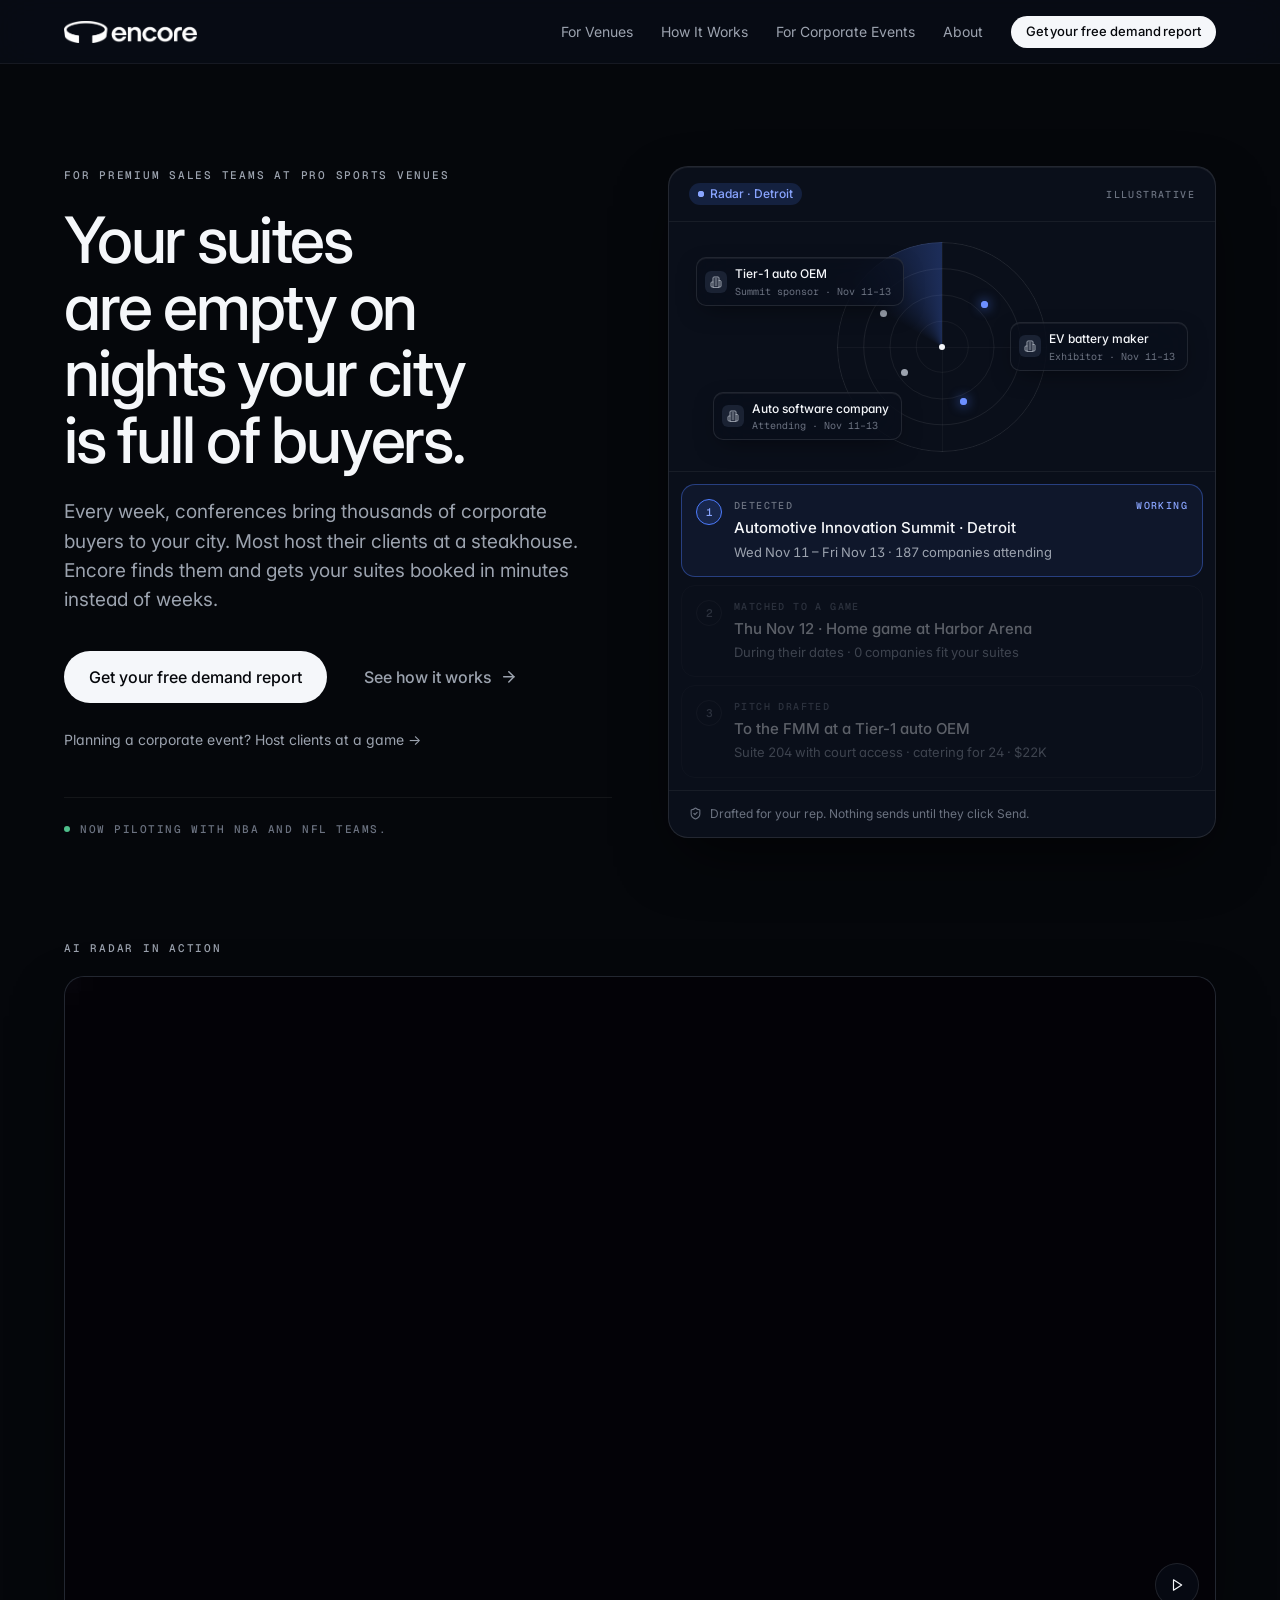
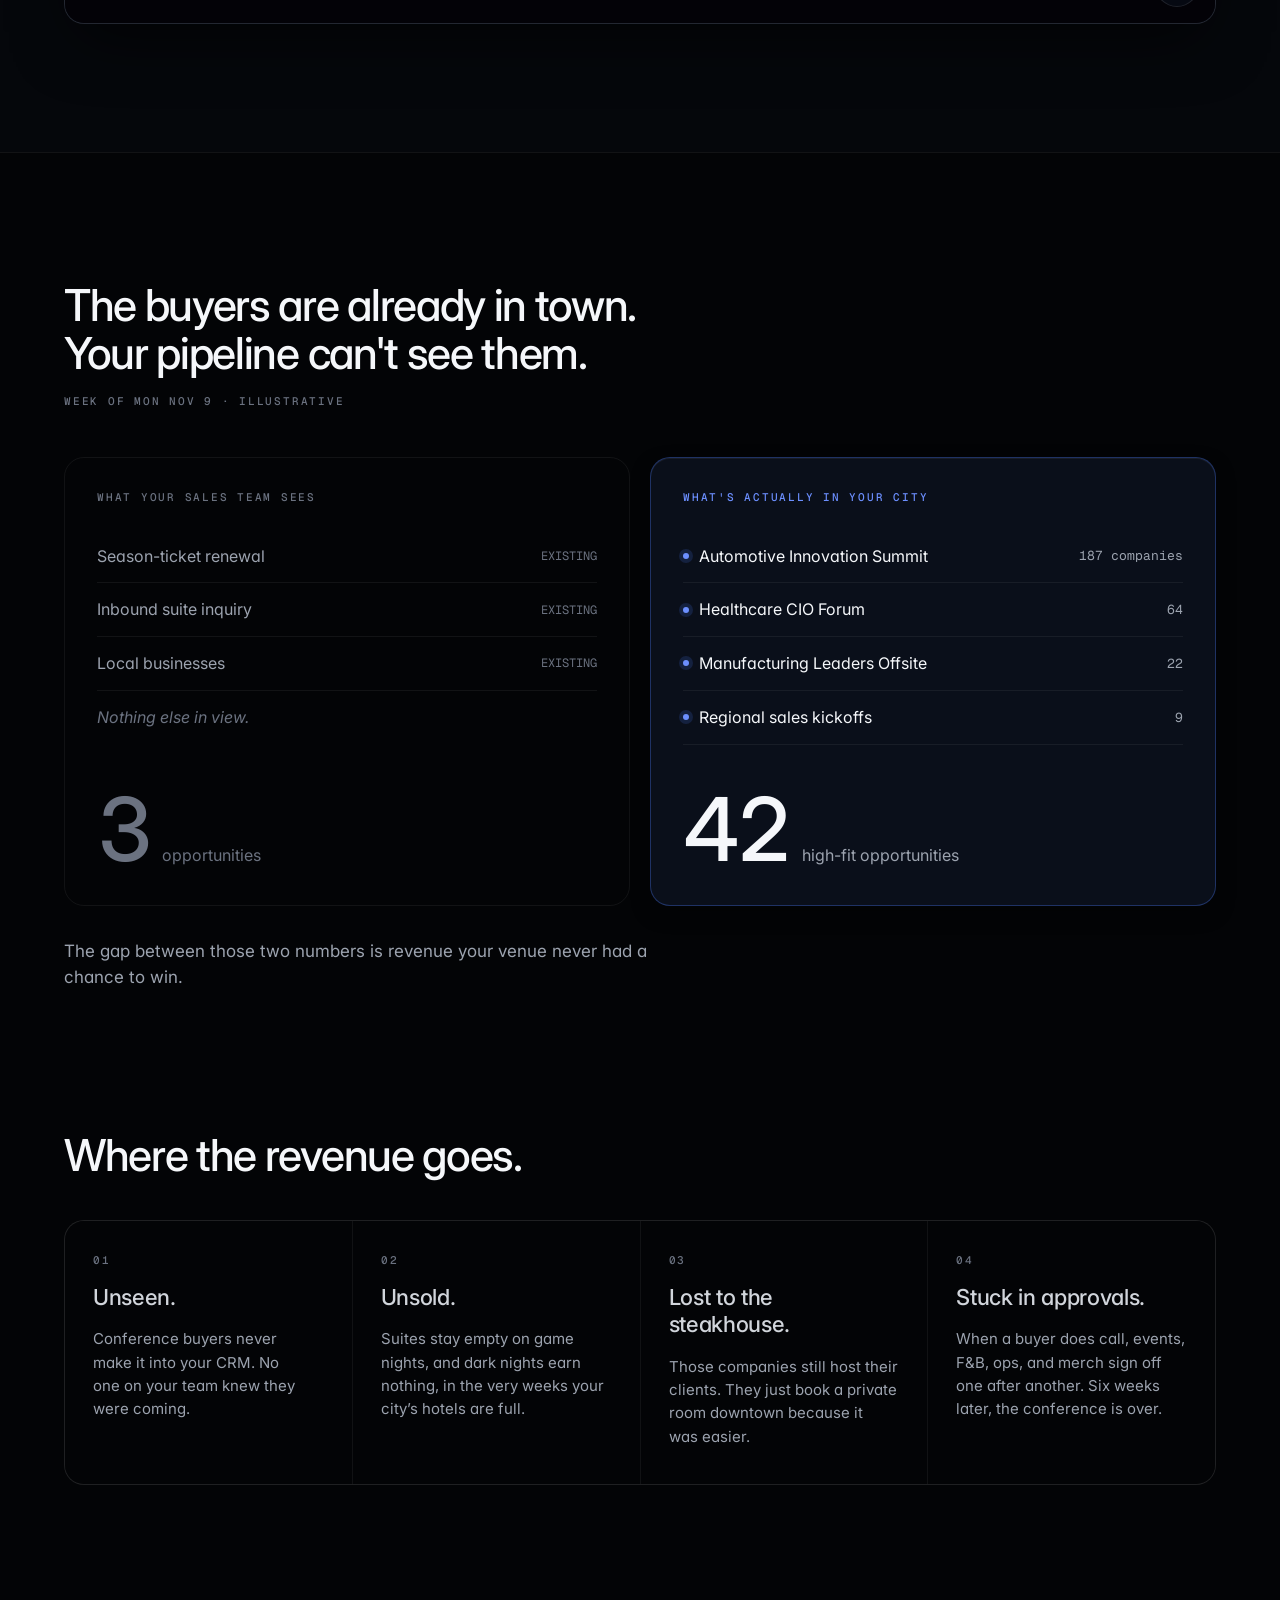
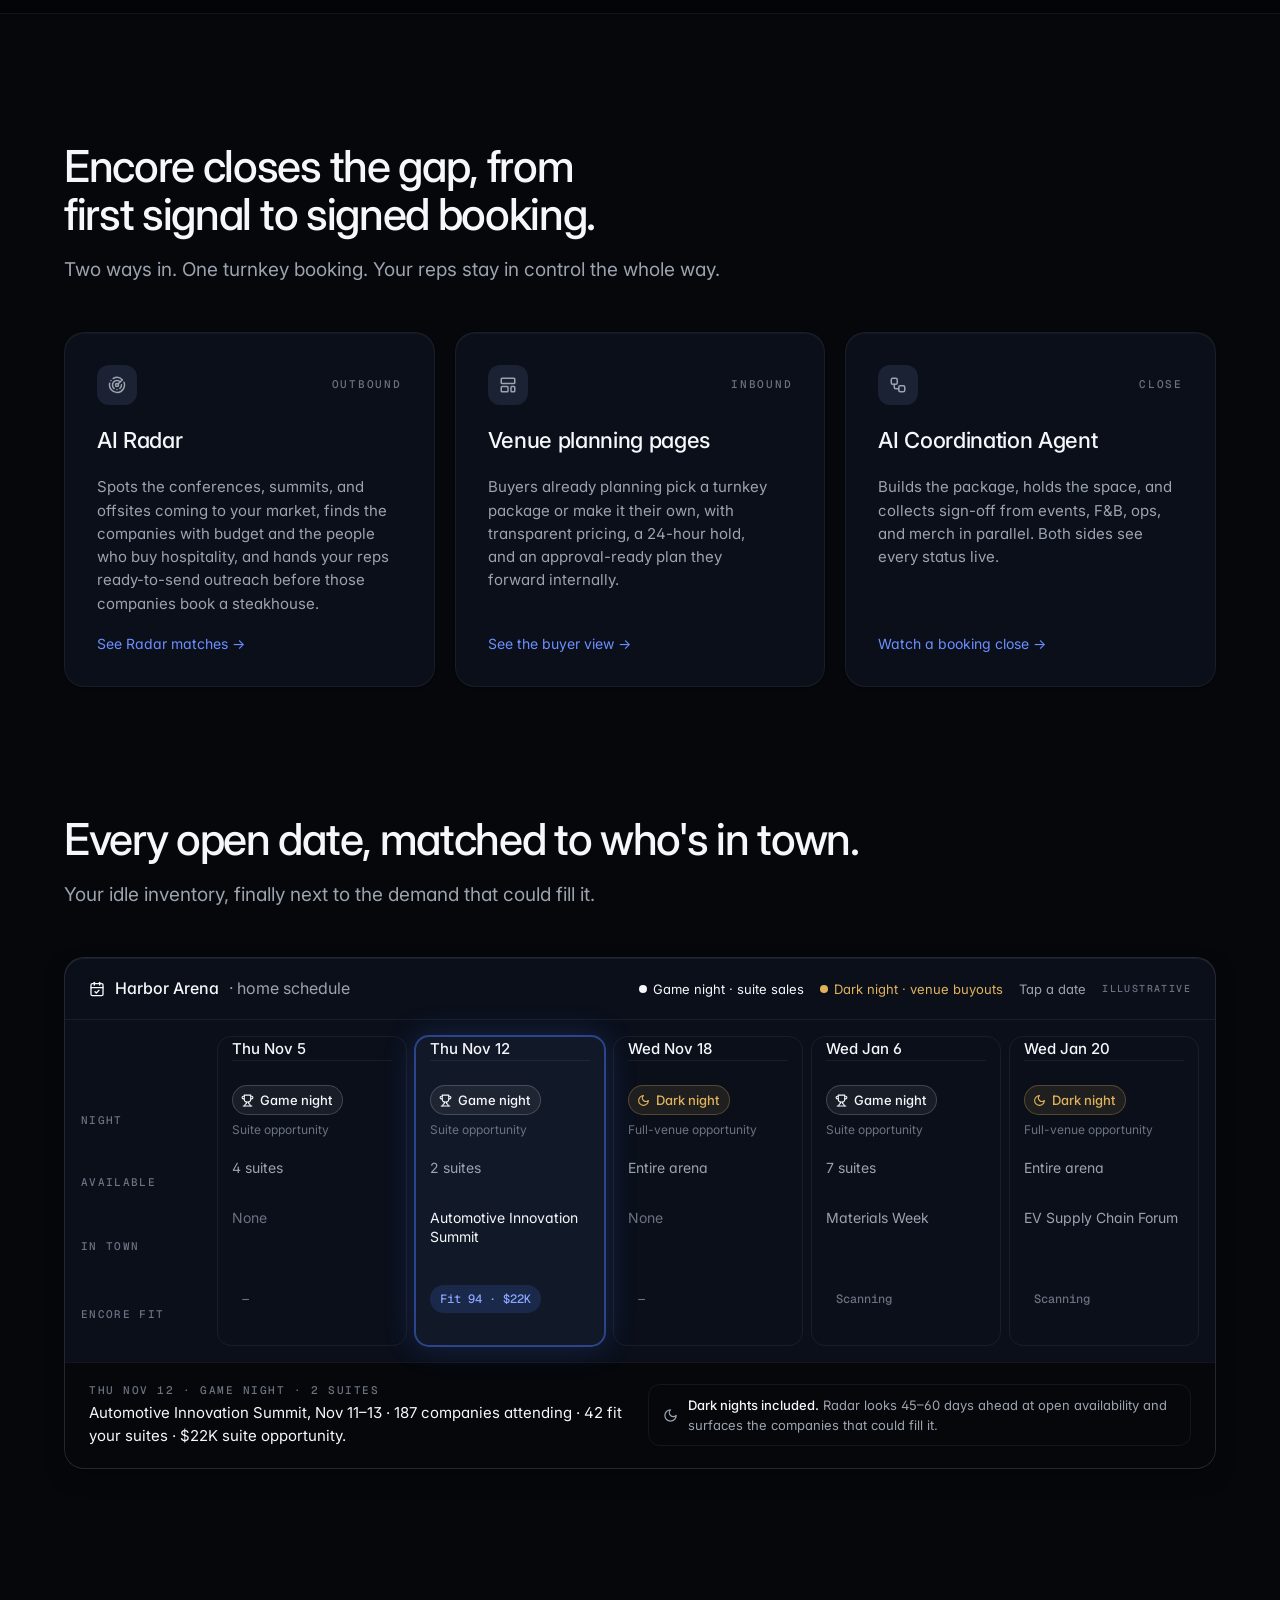
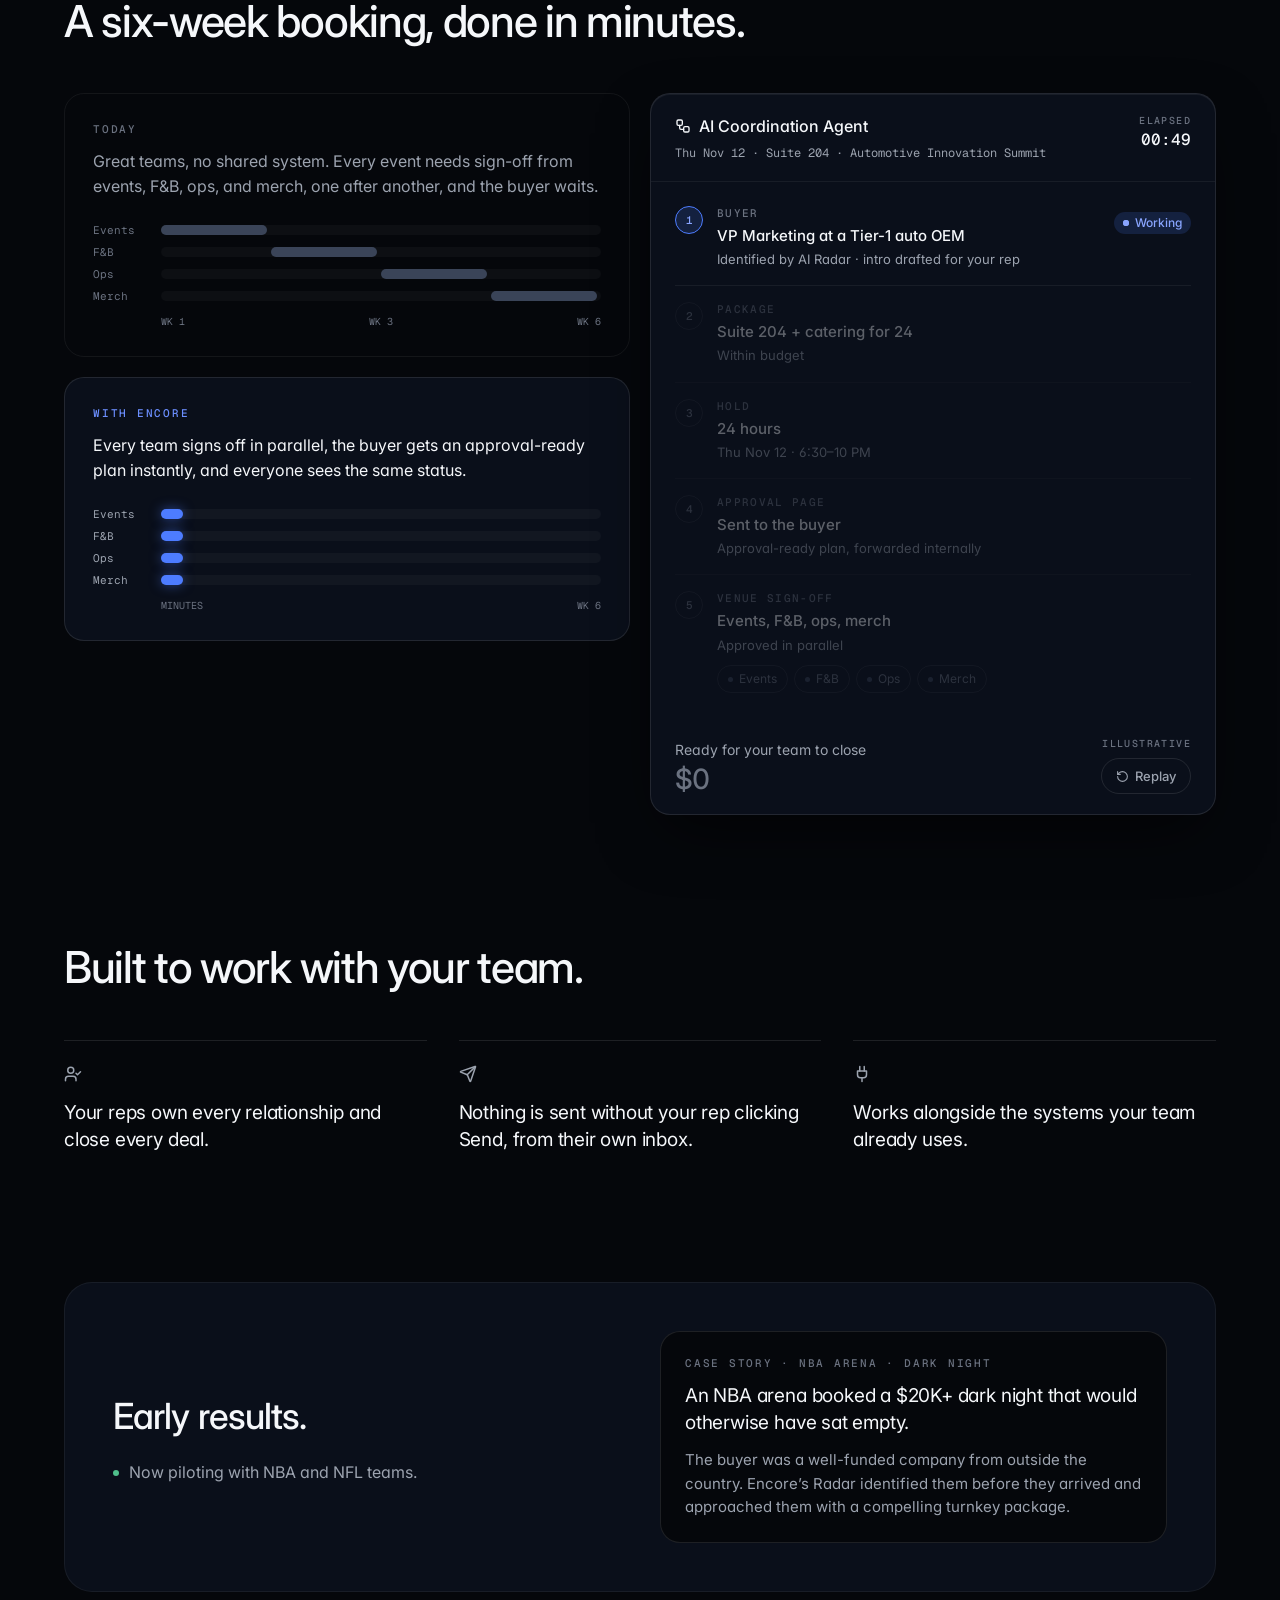
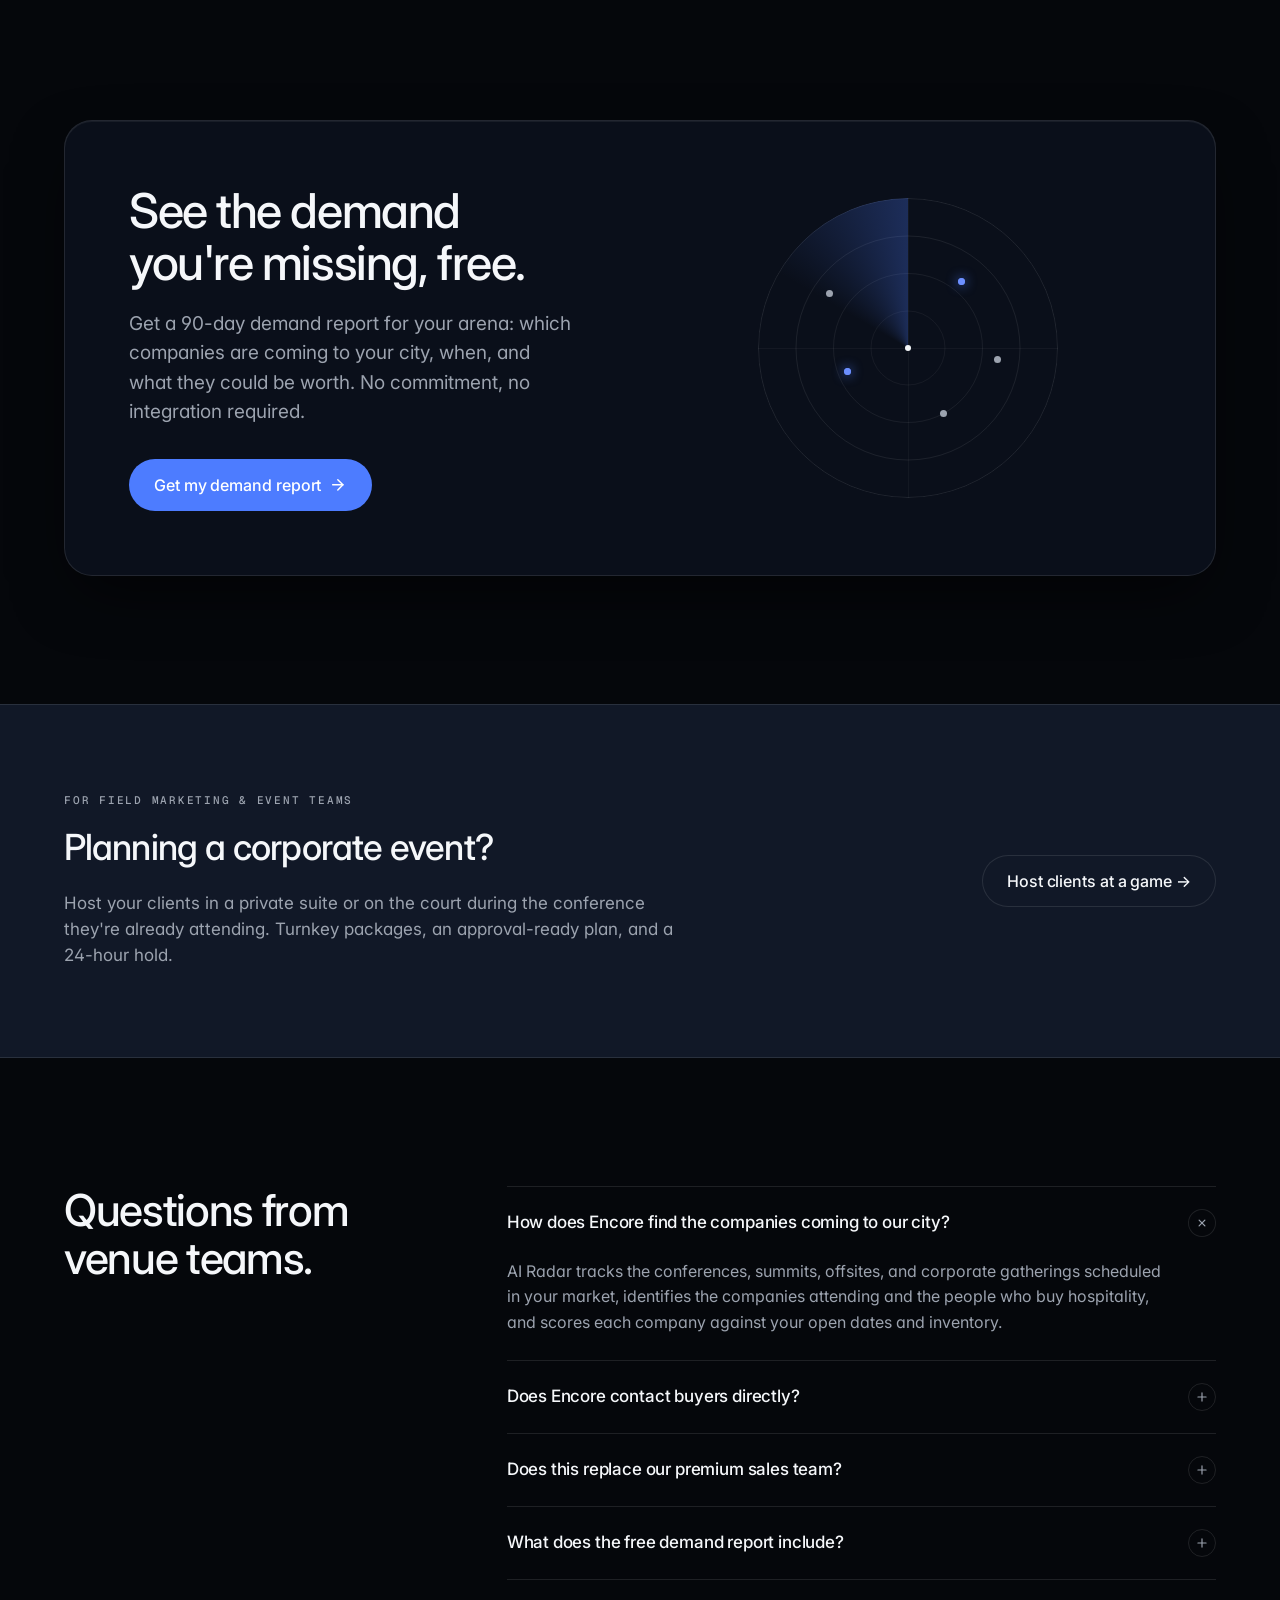
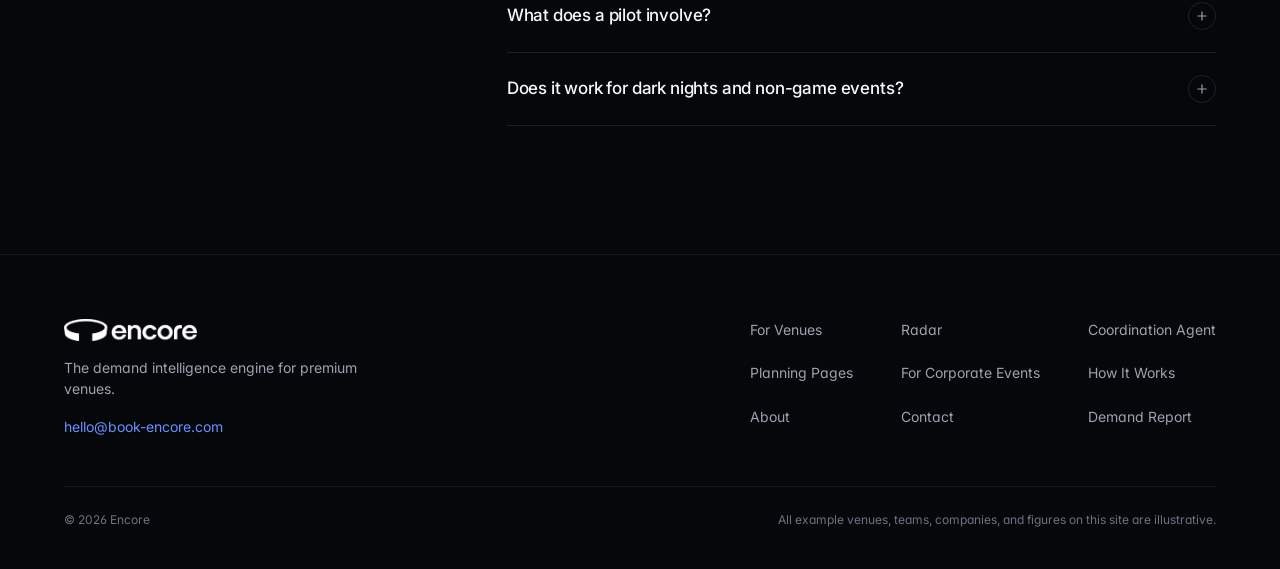
==== commit e8c95d79: "Port new dark Home + Demand Report design, optimized for mobile Rebuilds the site from the latest Cl" ====
--- a/index.html
+++ b/index.html
@@ -2,15 +2,17 @@
 <html lang="en">
 <head>
   <meta charset="UTF-8" />
-  <meta name="viewport" content="width=device-width, initial-scale=1" />
-  <title>Encore — The Revenue Engine for Sports Hospitality</title>
-  <meta name="description" content="Encore identifies the companies entering your market, matches them to premium sports hospitality inventory, and turns the opportunity into a booked corporate event." />
+  <meta name="viewport" content="width=device-width, initial-scale=1, viewport-fit=cover" />
+  <meta name="theme-color" content="#05070B" />
+  <meta name="color-scheme" content="dark" />
+  <title>Premium Suite Sales for Sports Venues · Find Conference Buyers | Encore</title>
+  <meta name="description" content="Your suites are empty on nights your city is full of buyers. Encore finds the companies coming to town, matches them to your open dates, and gets bookings signed off in minutes instead of weeks." />
   <link rel="canonical" href="https://book-encore.com/" />
 
   <meta property="og:type" content="website" />
   <meta property="og:site_name" content="Encore" />
-  <meta property="og:title" content="Encore — The Revenue Engine for Sports Hospitality" />
-  <meta property="og:description" content="Encore identifies the companies entering your market, matches them to premium inventory, and helps turn the opportunity into a booked corporate event." />
+  <meta property="og:title" content="Your suites are empty on nights your city is full of buyers. | Encore" />
+  <meta property="og:description" content="Encore finds the companies coming to town, matches them to your open dates, and gets bookings signed off in minutes instead of weeks." />
   <meta property="og:url" content="https://book-encore.com/" />
   <meta property="og:image" content="https://book-encore.com/assets/img/og-default.jpg" />
   <meta name="twitter:card" content="summary_large_image" />
@@ -18,310 +20,537 @@
   <link rel="icon" href="/assets/img/favicon.svg" type="image/svg+xml" />
   <link rel="preconnect" href="https://fonts.googleapis.com" />
   <link rel="preconnect" href="https://fonts.gstatic.com" crossorigin />
-  <link href="https://fonts.googleapis.com/css2?family=Schibsted+Grotesk:wght@400;500;600;700&family=Instrument+Serif&display=swap" rel="stylesheet" />
-  <link rel="stylesheet" href="/assets/css/platform.css" />
+  <link href="https://fonts.googleapis.com/css2?family=Inter:wght@400;500;600&family=Geist+Mono:wght@400;500&display=swap" rel="stylesheet" />
+  <link rel="stylesheet" href="/assets/css/site.css" />
+  <script>document.documentElement.classList.add("js");</script>
+
+  <script type="application/ld+json">
+  [
+    {"@context":"https://schema.org","@type":"Organization","name":"Encore","url":"https://book-encore.com","logo":"https://book-encore.com/assets/brand/encore-logo-white.png","email":"hello@book-encore.com"},
+    {"@context":"https://schema.org","@type":"WebSite","name":"Encore","url":"https://book-encore.com"},
+    {"@context":"https://schema.org","@type":"FAQPage","mainEntity":[
+      {"@type":"Question","name":"How does Encore find the companies coming to our city?","acceptedAnswer":{"@type":"Answer","text":"AI Radar tracks the conferences, summits, offsites, and corporate gatherings scheduled in your market, identifies the companies attending and the people who buy hospitality, and scores each company against your open dates and inventory."}},
+      {"@type":"Question","name":"Does Encore contact buyers directly?","acceptedAnswer":{"@type":"Answer","text":"No. Encore drafts the outreach. Your rep reviews it and sends it from their own inbox. Nothing is ever auto-sent."}},
+      {"@type":"Question","name":"Does this replace our premium sales team?","acceptedAnswer":{"@type":"Answer","text":"No. Encore fills your team’s pipeline and removes the coordination work. Your reps own every relationship and close every deal."}},
+      {"@type":"Question","name":"What does the free demand report include?","acceptedAnswer":{"@type":"Answer","text":"Upcoming conferences and summits in your market over the next 90 days, the companies attending, high-fit targets matched to your open dates, estimated opportunity value, and 5 ready-to-send outreach drafts."}},
+      {"@type":"Question","name":"What does a pilot involve?","acceptedAnswer":{"@type":"Answer","text":"A pilot focuses on a defined window of open dates. Encore surfaces high-fit companies and drafts outreach, your reps send and close, and we review results together. No integration is required to start."}},
+      {"@type":"Question","name":"Does it work for dark nights and non-game events?","acceptedAnswer":{"@type":"Answer","text":"Yes. Radar looks 45–60 days ahead at open availability, including dark nights, and surfaces companies that could fill a suite, a club, or a full-venue buyout."}}
+    ]}
+  ]
+  </script>
 </head>
 <body>
   <a class="skip-link" href="#main">Skip to content</a>
 
   <header class="site-header">
-    <div class="container nav">
-      <a href="/" class="wordmark"><img src="/assets/brand/encore-logo-white.png" alt="Encore" /></a>
-
-      <nav class="nav-links" aria-label="Primary">
-        <a href="/for-teams/">For Teams</a>
-        <a href="/for-corporate-events/">For Corporate Events</a>
-        <a href="/how-it-works/">How It Works</a>
-        <a href="/about/">About</a>
-      </nav>
-
-      <div class="nav-actions">
-        <a href="/contact/" class="btn btn-outline-gold nav-cta">Run an Encore Pilot</a>
-        <button class="nav-toggle" data-nav-toggle aria-expanded="false" aria-controls="mobile-menu" aria-label="Toggle menu">
-          <span></span><span></span><span></span>
-        </button>
-      </div>
-    </div>
-    <nav id="mobile-menu" class="mobile-menu container" data-mobile-menu aria-label="Mobile">
-      <a href="/for-teams/">For Teams</a>
-      <a href="/for-corporate-events/">For Corporate Events</a>
-      <a href="/how-it-works/">How It Works</a>
-      <a href="/about/">About</a>
-      <a href="/contact/" class="btn btn-primary btn-block">Run an Encore Pilot</a>
+    <nav class="container nav" aria-label="Primary">
+      <a href="/" class="nav__logo" aria-label="Encore home"><img src="/assets/brand/encore-logo-white.png" alt="Encore" width="133" height="22" /></a>
+      <div class="nav__links">
+        <a href="#pain">For Venues</a>
+        <a href="#turn">How It Works</a>
+        <a href="#corporate">For Corporate Events</a>
+        <a href="#faq">About</a>
+        <a href="/demand-report/" class="btn btn-primary btn-sm">Get your free demand report</a>
+      </div>
+      <button class="nav__toggle" type="button" data-nav-toggle aria-expanded="false" aria-controls="mobile-menu" aria-label="Menu">
+        <svg class="i i-open" aria-hidden="true"><use href="/assets/img/icons.svg#menu"/></svg>
+        <svg class="i i-close" aria-hidden="true"><use href="/assets/img/icons.svg#x"/></svg>
+      </button>
+    </nav>
+    <nav id="mobile-menu" class="mobile-menu" data-mobile-menu aria-label="Mobile">
+      <a href="#pain">For Venues</a>
+      <a href="#turn">How It Works</a>
+      <a href="#corporate">For Corporate Events</a>
+      <a href="#faq">About</a>
+      <a href="/demand-report/" class="btn btn-primary btn-lg btn-block">Get your free demand report</a>
     </nav>
   </header>
 
   <main id="main">
 
-    <!-- Hero: the promise, and the machine -->
-    <section class="hero section--dark">
-      <picture class="hero-bg">
-        <source media="(max-width: 700px)" srcset="/assets/brand/hero-nba-arena-960.jpg" />
-        <img src="/assets/brand/hero-nba-arena.jpg" alt="Executives at a private on-court corporate reception in an NBA arena, with a guest shooting free throws" loading="eager" fetchpriority="high" />
-      </picture>
-      <div class="hero-bg-overlay"></div>
-      <span class="photo-caption">Concept rendering</span>
-      <div class="container" style="padding-top: 2rem;">
-        <div class="hero-inner" style="max-width: 38rem;">
-          <p class="eyebrow hero-eyebrow">The Revenue Engine for Sports Hospitality</p>
-          <h1 class="display-1 hero-headline">Turn the conferences coming to your city into revenue.</h1>
-          <p class="lede hero-lede">Encore's AI Radar sees every company coming to town. The AI Coordination Agent turns them into booked suites, in minutes instead of weeks.</p>
-          <div class="hero-actions">
-            <a href="/contact/" class="btn btn-primary">Run an Encore Pilot</a>
-            <a href="#how" class="btn btn-ghost">See how it works</a>
-          </div>
-        </div>
-
-        <!-- Demand story -->
-        <div class="story-bar">
-          <div class="story-item" style="width: 190px; flex-shrink: 0;">
-            <span class="story-label"><span style="width: 7px; height: 7px; border-radius: 50%; background: var(--gold); display: inline-block;"></span>Coming to Detroit</span>
-            <span class="story-sub">1 of 14 this quarter</span>
-          </div>
-          <div class="story-item">
-            <span class="story-big">Automotive Innovation Summit</span>
-            <span class="story-sub">Nov 12–14 · 2,840 attendees</span>
-          </div>
-          <svg class="story-arrow" width="28" height="12" viewBox="0 0 28 12" fill="none" stroke="currentColor" stroke-width="1.5"><path d="M0 6h25M20 1l5 5-5 5"/></svg>
-          <div class="story-item">
-            <span class="story-num">42</span>
-            <span class="story-sub">target companies inside</span>
-          </div>
-          <svg class="story-arrow" width="28" height="12" viewBox="0 0 28 12" fill="none" stroke="currentColor" stroke-width="1.5"><path d="M0 6h25M20 1l5 5-5 5"/></svg>
-          <div class="story-item">
-            <span class="story-num story-num--gold">$22K</span>
-            <span class="story-sub">suite opportunity, Nov 13</span>
-          </div>
-        </div>
-      </div>
-    </section>
-
-    <!-- The blind spot -->
-    <section id="how" class="section section--light">
-      <div class="container">
-        <div style="display: flex; justify-content: space-between; align-items: flex-end; gap: 3rem; flex-wrap: wrap;">
-          <h2 class="display-2" style="max-width: 24ch;">Your city is full of buyers. Your pipeline isn't.</h2>
-          <p class="lede lede--on-light" style="max-width: 24ch;">The same week. Two very different pictures.</p>
-        </div>
-
-        <div class="blindspot-grid">
-          <div class="blindspot-panel blindspot-panel--light">
-            <div class="blindspot-head"><span>What your sales team sees</span><span>Week of Nov 10</span></div>
-            <div class="blindspot-rows">
-              <div class="blindspot-row"><span>Season-ticket renewal</span><span>Existing</span></div>
-              <div class="blindspot-row"><span>Inbound suite inquiry</span><span>Existing</span></div>
-              <div class="blindspot-empty">Nothing else in view</div>
-            </div>
-            <div class="blindspot-total"><span class="blindspot-total-num">2</span><span class="blindspot-total-label">opportunities</span></div>
-          </div>
-
-          <div class="blindspot-panel blindspot-panel--dark">
-            <div class="blindspot-head"><strong>What Encore sees</strong><span>Week of Nov 10</span></div>
-            <div class="blindspot-rows">
-              <div class="blindspot-row"><span>Automotive Innovation Summit</span><span>187 companies</span></div>
-              <div class="blindspot-row"><span>Healthcare CIO Forum</span><span>64 companies</span></div>
-              <div class="blindspot-row"><span>Manufacturing Leaders Offsite</span><span>22 companies</span></div>
-              <div class="blindspot-row"><span>Regional sales kickoffs</span><span>9 companies</span></div>
-              <div class="blindspot-row"><span>Your existing pipeline</span><span>2</span></div>
-            </div>
-            <div class="blindspot-total"><span class="blindspot-total-num">44</span><span class="blindspot-total-label">high-fit opportunities</span></div>
-          </div>
-        </div>
-      </div>
-    </section>
-
-    <!-- Matched to your dates -->
-    <section class="section section--dark">
-      <div class="container">
-        <div style="display: flex; justify-content: space-between; align-items: flex-end; gap: 3rem; flex-wrap: wrap;">
-          <h2 class="display-2" style="max-width: 24ch;">Every open date, matched to who's in town.</h2>
-          <p class="lede" style="max-width: 24ch;">Your idle inventory, finally next to the demand that could fill it.</p>
-        </div>
-
-        <div style="display: flex; flex-direction: column; gap: 1rem;">
-          <div class="sched-head-row">
-            <span class="sched-head-label"><img src="/assets/brand/logo-pistons.png" alt="Detroit Pistons" />Little Caesars Arena · Pistons home schedule</span>
-            <span class="sched-legend">
-              <span><span class="sched-swatch"></span>Game night</span>
-              <span><span class="sched-swatch sched-swatch--dark"></span>Dark night · arena is theirs</span>
-            </span>
-          </div>
-          <div class="table-scroll">
-          <div class="sched-wrap">
-            <div class="sched-row" style="grid-template-columns: 150px repeat(5, minmax(0, 1fr));">
-              <span class="sched-row-label">Date</span>
-              <span class="sched-cell">Wed Nov 5</span>
-              <span class="sched-cell sched-cell--hit sched-cell--gold">Thu Nov 13</span>
-              <span class="sched-cell sched-cell--dark-bg">Tue Nov 18</span>
-              <span class="sched-cell">Wed Jan 7</span>
-              <span class="sched-cell sched-cell--dark-bg">Wed Jan 21</span>
-            </div>
-            <div class="sched-row" style="grid-template-columns: 150px repeat(5, minmax(0, 1fr));">
-              <span class="sched-row-label">Night</span>
-              <div class="sched-cell sched-cell-logo"><img src="/assets/brand/logo-knicks.png" alt="Knicks" /><span class="team-label">Game night · vs Knicks</span></div>
-              <div class="sched-cell sched-cell-logo sched-cell--hit"><img src="/assets/brand/logo-lakers.svg" alt="Lakers" /><span class="team-label">Game night · vs Lakers</span></div>
-              <div class="sched-cell sched-cell-logo sched-cell--dark-bg"><span class="sched-dark-icon"><svg width="30" height="30" viewBox="0 0 24 24" fill="none" stroke="#C9C5BD" stroke-width="1.5" stroke-linecap="round" stroke-linejoin="round"><path d="M20 14.5A8 8 0 1 1 9.5 4a6.5 6.5 0 0 0 10.5 10.5z"/></svg></span><span class="team-label">Dark night · no event</span></div>
-              <div class="sched-cell sched-cell-logo"><img src="/assets/brand/logo-nets.svg" alt="Brooklyn Nets" style="background: #fff; border-radius: 50%; padding: 2px; box-sizing: border-box;" /><span class="team-label">Game night · vs Nets</span></div>
-              <div class="sched-cell sched-cell-logo sched-cell--dark-bg"><span class="sched-dark-icon"><svg width="30" height="30" viewBox="0 0 24 24" fill="none" stroke="#C9C5BD" stroke-width="1.5" stroke-linecap="round" stroke-linejoin="round"><path d="M20 14.5A8 8 0 1 1 9.5 4a6.5 6.5 0 0 0 10.5 10.5z"/></svg></span><span class="team-label">Dark night · no event</span></div>
-            </div>
-            <div class="sched-row" style="grid-template-columns: 150px repeat(5, minmax(0, 1fr));">
-              <span class="sched-row-label">Available</span>
-              <span class="sched-cell">4 suites open</span>
-              <span class="sched-cell sched-cell--hit">2 suites open</span>
-              <span class="sched-cell sched-cell--dark-bg sched-cell--gold">Entire arena</span>
-              <span class="sched-cell">7 suites open</span>
-              <span class="sched-cell sched-cell--dark-bg sched-cell--gold">Entire arena</span>
-            </div>
-            <div class="sched-row" style="grid-template-columns: 150px repeat(5, minmax(0, 1fr));">
-              <span class="sched-row-label">In town</span>
-              <span class="sched-cell sched-cell--dim">None</span>
-              <span class="sched-cell sched-cell--label sched-cell--hit">Automotive Innovation Summit</span>
-              <span class="sched-cell sched-cell--dim sched-cell--dark-bg">None</span>
-              <span class="sched-cell sched-cell--label">Materials Week</span>
-              <span class="sched-cell sched-cell--label sched-cell--dark-bg">EV Supply Chain Forum</span>
-            </div>
-            <div class="sched-row" style="grid-template-columns: 150px repeat(5, minmax(0, 1fr)); border-bottom: 0;">
-              <span class="sched-row-label">Encore</span>
-              <span class="sched-cell"></span>
-              <span class="sched-cell sched-cell--hit sched-cell--gold">Fit 94 · $22K</span>
-              <span class="sched-cell sched-cell--dark-bg"></span>
-              <span class="sched-cell sched-cell--gold">Fit 89 · $14K</span>
-              <span class="sched-cell sched-cell--gold sched-cell--dark-bg">Fit 86 · Full-venue buyout</span>
-            </div>
-          </div>
-          </div>
-        </div>
-        <p style="font-size: 0.8rem; color: var(--ink-dim); margin-top: 1rem;">Illustrative data.</p>
-      </div>
-    </section>
-
-    <!-- Two ways in + AI Coordination Agent -->
-    <section id="agent" class="section section--light">
-      <div class="container">
-        <div style="display: flex; justify-content: space-between; align-items: flex-end; gap: 3rem; flex-wrap: wrap; margin-bottom: 2.5rem;">
-          <h2 class="display-2" style="max-width: 20ch;">Two ways in. One turnkey booking.</h2>
-          <p class="lede lede--on-light" style="max-width: 26ch;">AI Radar finds the companies coming to town. Your venue's planning page captures the ones already planning. Either way, the AI Coordination Agent does the rest.</p>
-        </div>
-
-        <div class="twoway-grid">
-          <div class="twoway-card">
-            <span class="twoway-eyebrow">Outbound · Third-Party Signals</span>
+    <!-- 1 HERO -->
+    <section aria-labelledby="h1" class="container hero">
+      <div>
+        <p class="eyebrow">For premium sales teams at pro sports venues</p>
+        <h1 id="h1">Your suites are empty on nights your city is full of buyers.</h1>
+        <p class="lede">Every week, conferences bring thousands of corporate buyers to your city. Most host their clients at a steakhouse. Encore finds them and gets your suites booked in minutes instead of weeks.</p>
+        <div class="hero__actions">
+          <a href="/demand-report/" class="btn btn-primary btn-lg">Get your free demand report</a>
+          <a href="#turn" class="btn btn-ghost btn-lg">See how it works <svg class="i" aria-hidden="true"><use href="/assets/img/icons.svg#arrow-right"/></svg></a>
+        </div>
+        <a href="#corporate" class="hero__corp">Planning a corporate event? Host clients at a game →</a>
+        <div class="hero__proof"><span class="dot"></span>Now piloting with NBA and NFL teams.</div>
+      </div>
+
+      <div class="panel hero-card" data-trigger="hero">
+        <div class="panel__bar">
+          <span class="badge badge--signal badge--live"><span class="badge__dot"></span>Radar · Detroit</span>
+          <span class="mono-tag">Illustrative</span>
+        </div>
+        <div class="hero-card__scope">
+          <div class="radar" style="--size:210px" aria-hidden="true">
+            <span class="radar__ring"></span><span class="radar__ring"></span><span class="radar__ring"></span><span class="radar__ring"></span>
+            <span class="radar__axis-v"></span><span class="radar__axis-h"></span>
+            <span class="radar__sweep"></span>
+            <span class="blip" style="left:22%;top:34%"></span>
+            <span class="blip is-hidden" data-hblip="pre" style="left:80%;top:60%"></span>
+            <span class="blip is-strong" data-hblip="1" style="left:70%;top:30%;--d:.4s"></span>
+            <span class="blip is-strong" data-hblip="2" style="left:32%;top:62%;--d:.8s"></span>
+            <span class="blip is-strong" data-hblip="1" style="left:60%;top:76%;--d:1.2s"></span>
+            <span class="radar__center"></span>
+          </div>
+          <div class="chip chip--1 is-on" data-hchip="0">
+            <span class="chip__icon"><svg class="i i-12" aria-hidden="true"><use href="/assets/img/icons.svg#building-2"/></svg></span>
+            <span class="chip__text"><span class="chip__n">Tier-1 auto OEM</span><span class="chip__m">Summit sponsor · Nov 11–13</span></span>
+          </div>
+          <div class="chip chip--2 is-on" data-hchip="1">
+            <span class="chip__icon"><svg class="i i-12" aria-hidden="true"><use href="/assets/img/icons.svg#building-2"/></svg></span>
+            <span class="chip__text"><span class="chip__n">EV battery maker</span><span class="chip__m">Exhibitor · Nov 11–13</span></span>
+          </div>
+          <div class="chip chip--3 is-on" data-hchip="2">
+            <span class="chip__icon"><svg class="i i-12" aria-hidden="true"><use href="/assets/img/icons.svg#building-2"/></svg></span>
+            <span class="chip__text"><span class="chip__n">Auto software company</span><span class="chip__m">Attending · Nov 11–13</span></span>
+          </div>
+        </div>
+        <ol class="hsteps">
+          <li class="hstep is-reached is-done" data-hstep="0">
+            <span class="stepnum">1</span>
+            <div>
+              <div class="hstep__top"><span class="mono-tag">Detected</span><span class="hstep__stat" data-stat>DONE</span></div>
+              <div class="hstep__t">Automotive Innovation Summit · Detroit</div>
+              <div class="hstep__s">Wed Nov 11 – Fri Nov 13 · <span data-hc>187</span> companies attending</div>
+            </div>
+          </li>
+          <li class="hstep is-reached is-done" data-hstep="1">
+            <span class="stepnum">2</span>
+            <div>
+              <div class="hstep__top"><span class="mono-tag">Matched to a game</span><span class="hstep__stat" data-stat>DONE</span></div>
+              <div class="hstep__t">Thu Nov 12 · Home game at Harbor Arena</div>
+              <div class="hstep__s">During their dates · <span data-hf>42</span> companies fit your suites</div>
+            </div>
+          </li>
+          <li class="hstep is-reached is-active" data-hstep="2">
+            <span class="stepnum">3</span>
+            <div>
+              <div class="hstep__top"><span class="mono-tag">Pitch drafted</span><span class="hstep__stat" data-stat>READY FOR YOUR REP</span></div>
+              <div class="hstep__t">To the FMM at a Tier-1 auto OEM</div>
+              <div class="hstep__s">Suite 204 with court access · catering for 24 · $22K</div>
+              <div class="hstep__quote is-on" data-hquote><span class="mono-tag">Subject</span>Hosting clients during the summit? Suite 204 with court access, Thu Nov 12.</div>
+            </div>
+          </li>
+        </ol>
+        <div class="panel__foot"><svg class="i i-13" aria-hidden="true"><use href="/assets/img/icons.svg#shield-check"/></svg>Drafted for your rep. Nothing sends until they click Send.</div>
+      </div>
+    </section>
+
+    <!-- VIDEO -->
+    <section aria-label="AI Radar in action" class="container section-pad-b">
+      <p class="eyebrow" data-reveal style="margin-bottom:20px">AI Radar in action</p>
+      <div class="video-wrap" data-reveal>
+        <video data-video muted loop playsinline autoplay preload="metadata" poster="/assets/video/encore-ai-radar-poster.jpg" aria-label="Encore AI Radar scanning a city for incoming corporate demand">
+          <source src="/assets/video/encore-ai-radar-640.mp4" type="video/mp4" media="(max-width: 700px)" />
+          <source src="/assets/video/encore-ai-radar.mp4" type="video/mp4" />
+        </video>
+        <button class="video-toggle" type="button" data-video-toggle aria-label="Pause animation">
+          <svg class="i i-14 i-pause" aria-hidden="true"><use href="/assets/img/icons.svg#pause"/></svg>
+          <svg class="i i-14 i-play" aria-hidden="true"><use href="/assets/img/icons.svg#play"/></svg>
+        </button>
+      </div>
+    </section>
+
+    <!-- 2 PAIN MADE VISIBLE -->
+    <section id="pain" aria-labelledby="h-pain" class="band-deep">
+      <div class="container section-pad section-pad-b">
+        <h2 id="h-pain" class="h2" data-reveal style="max-width:760px">The buyers are already in town. Your pipeline can't see them.</h2>
+        <p class="eyebrow eyebrow--dim sub" data-reveal>Week of Mon Nov 9 · Illustrative</p>
+
+        <div class="compare" data-trigger="compare">
+          <div class="compare__col" data-reveal>
+            <p class="eyebrow eyebrow--dim">What your sales team sees</p>
+            <div class="compare__rows">
+              <div class="crow"><span>Season-ticket renewal</span><span class="crow__tag">EXISTING</span></div>
+              <div class="crow"><span>Inbound suite inquiry</span><span class="crow__tag">EXISTING</span></div>
+              <div class="crow"><span>Local businesses</span><span class="crow__tag">EXISTING</span></div>
+              <div class="crow crow--none">Nothing else in view.</div>
+            </div>
+            <div class="compare__total"><span class="compare__num" data-cl>3</span><span>opportunities</span></div>
+          </div>
+
+          <div class="compare__col compare__col--hot" data-reveal style="--delay:150ms">
+            <p class="eyebrow eyebrow--accent">What's actually in your city</p>
+            <div class="compare__rows">
+              <div class="crow crow--city is-on"><span class="crow__name">Automotive Innovation Summit</span><span class="crow__count">187 companies</span></div>
+              <div class="crow crow--city is-on"><span class="crow__name">Healthcare CIO Forum</span><span class="crow__count">64</span></div>
+              <div class="crow crow--city is-on"><span class="crow__name">Manufacturing Leaders Offsite</span><span class="crow__count">22</span></div>
+              <div class="crow crow--city is-on"><span class="crow__name">Regional sales kickoffs</span><span class="crow__count">9</span></div>
+            </div>
+            <div class="compare__total"><span class="compare__num" data-cr>44</span><span>high-fit opportunities</span></div>
+          </div>
+        </div>
+        <p class="pain-note" data-reveal>The gap between those two numbers is revenue your venue never had a chance to win.</p>
+
+        <!-- 3 COST OF THE PAIN -->
+        <h2 class="h2 pain-h" data-reveal>Where the revenue goes.</h2>
+        <div class="pain-grid">
+          <article class="pain-card" data-reveal>
+            <span class="eyebrow eyebrow--dim">01</span>
+            <h3>Unseen.</h3>
+            <p>Conference buyers never make it into your CRM. No one on your team knew they were coming.</p>
+          </article>
+          <article class="pain-card" data-reveal>
+            <span class="eyebrow eyebrow--dim">02</span>
+            <h3>Unsold.</h3>
+            <p>Suites stay empty on game nights, and dark nights earn nothing, in the very weeks your city’s hotels are full.</p>
+          </article>
+          <article class="pain-card" data-reveal>
+            <span class="eyebrow eyebrow--dim">03</span>
+            <h3>Lost to the steakhouse.</h3>
+            <p>Those companies still host their clients. They just book a private room downtown because it was easier.</p>
+          </article>
+          <article class="pain-card" data-reveal>
+            <span class="eyebrow eyebrow--dim">04</span>
+            <h3>Stuck in approvals.</h3>
+            <p>When a buyer does call, events, F&amp;B, ops, and merch sign off one after another. Six weeks later, the conference is over.</p>
+          </article>
+        </div>
+      </div>
+    </section>
+
+    <!-- 4 THE TURN -->
+    <section id="turn" aria-labelledby="h-turn">
+      <div class="container section-pad">
+        <h2 id="h-turn" class="h2" data-reveal style="max-width:820px">Encore closes the gap, from first signal to signed booking.</h2>
+        <p class="lede sub" data-reveal>Two ways in. One turnkey booking. Your reps stay in control the whole way.</p>
+        <div class="products">
+          <a href="#inventory" class="product" data-reveal>
+            <div class="product__top">
+              <span class="icon-tile"><svg class="i" aria-hidden="true"><use href="/assets/img/icons.svg#radar"/></svg></span>
+              <span class="eyebrow eyebrow--dim">Outbound</span>
+            </div>
             <h3>AI Radar</h3>
-            <p>Tracks the conferences, summits and offsites coming to your market, finds the companies with budget and the people who buy hospitality, and reaches them before they book a steakhouse.</p>
-          </div>
-          <div class="twoway-card">
-            <span class="twoway-eyebrow">Inbound · First-Party Signals</span>
+            <p>Spots the conferences, summits, and offsites coming to your market, finds the companies with budget and the people who buy hospitality, and hands your reps ready-to-send outreach before those companies book a steakhouse.</p>
+            <span class="product__cta">See Radar matches →</span>
+          </a>
+          <a href="#corporate" class="product" data-reveal style="--delay:120ms">
+            <div class="product__top">
+              <span class="icon-tile"><svg class="i" aria-hidden="true"><use href="/assets/img/icons.svg#layout-template"/></svg></span>
+              <span class="eyebrow eyebrow--dim">Inbound</span>
+            </div>
             <h3>Venue planning pages</h3>
-            <p>Buyers already planning pick a turnkey package or make their own within budget, with transparent pricing, a 24-hour hold and an approval-ready plan they can forward internally.</p>
-          </div>
-          <div class="twoway-card twoway-card--dark">
-            <span class="twoway-eyebrow">Both Sides, Fully Turnkey</span>
+            <p>Buyers already planning pick a turnkey package or make it their own, with transparent pricing, a 24-hour hold, and an approval-ready plan they forward internally.</p>
+            <span class="product__cta">See the buyer view →</span>
+          </a>
+          <a href="#coordination" class="product" data-reveal style="--delay:240ms">
+            <div class="product__top">
+              <span class="icon-tile"><svg class="i" aria-hidden="true"><use href="/assets/img/icons.svg#workflow"/></svg></span>
+              <span class="eyebrow eyebrow--dim">Close</span>
+            </div>
             <h3>AI Coordination Agent</h3>
-            <p>Builds the package, holds the space and collects sign-off from events, F&amp;B, ops and merch in parallel. The buyer and your premium team see every status live.</p>
-          </div>
-        </div>
-
-        <div style="display: grid; gap: 2.5rem;" class="agent-detail-grid">
-          <div style="max-width: 26rem;">
-            <h3 class="display-3" style="color: var(--ink-on-light);">A six-week booking, done in minutes.</h3>
-            <div style="display: flex; flex-direction: column; margin-top: 1.5rem; border-top: 1px solid var(--line-on-light);">
-              <div style="padding: 1.1rem 0; border-bottom: 1px solid var(--line-on-light);"><span class="label" style="color: var(--ink-on-light-dim); display: block; margin-bottom: 0.3rem;">Today</span><span style="font-size: 1.02rem; line-height: 1.45; color: var(--ink-on-light);">Great teams, no shared system. Every event needs sign-off from events, F&amp;B, ops and merch, one after another, and the buyer waits.</span></div>
-              <div style="padding: 1.1rem 0; border-bottom: 1px solid var(--line-on-light);"><span class="label" style="color: var(--gold-dim); display: block; margin-bottom: 0.3rem;">With Encore</span><span style="font-size: 1.02rem; line-height: 1.45; color: var(--ink-on-light);">Every team signs off in parallel, the buyer gets an approval-ready plan instantly, and everyone sees the same status.</span></div>
-              <p style="padding-top: 0.75rem; font-size: 1.02rem; font-weight: 600; color: var(--ink-on-light);">Encore works through your premium sales team, never around it. Your reps own the relationship and close every deal.</p>
-            </div>
-          </div>
-          <div class="agent-panel">
-            <div class="agent-panel-head"><strong>AI Coordination Agent · Thu Nov 13 · Suite 204</strong><span>Automotive Innovation Summit</span></div>
-            <div class="agent-panel-row"><span class="agent-panel-label">Buyer</span><span class="agent-panel-text">VP Marketing at Ford identified by AI Radar. Intro sent.</span></div>
-            <div class="agent-panel-row"><span class="agent-panel-label">Package</span><span class="agent-panel-text">Suite 204 + catering for 24 guests, within budget.</span></div>
-            <div class="agent-panel-row"><span class="agent-panel-label">Hold</span><span class="agent-panel-text">Suite 204 held for 24 hours, 6:30–10 PM.</span></div>
-            <div class="agent-panel-row"><span class="agent-panel-label">Approval page</span><span class="agent-panel-text">Pricing and run-of-show sent to the buyer for internal sign-off.</span></div>
-            <div class="agent-panel-row" style="border-bottom: 0;"><span class="agent-panel-label">Venue sign-off</span><span class="agent-panel-text">Events, F&amp;B, ops and merch approved in parallel.</span></div>
-            <div class="agent-panel-close">
-              <span class="agent-panel-close-label">Ready for your team to close</span>
-              <span class="agent-panel-close-amount">$22,000</span>
-            </div>
-          </div>
-        </div>
-      </div>
-    </section>
-
-    <!-- Pilot CTA -->
-    <section id="pilot" class="section section--dark">
-      <div class="container" style="display: flex; justify-content: space-between; align-items: flex-end; gap: 2.5rem; flex-wrap: wrap;">
-        <div style="max-width: 40rem;">
-          <h2 class="display-2" style="max-width: 22ch;">Get a free 90-day demand report for your arena.</h2>
-          <p class="lede" style="margin-top: 1rem; max-width: 38ch;">AI Radar shows you which companies are coming to your market, when, and what they could be worth, before you commit to anything.</p>
-        </div>
-        <a href="/contact/" class="btn btn-primary" style="flex-shrink: 0;">Run an Encore Pilot</a>
-      </div>
-    </section>
-
-    <!-- FAQ + corporate band -->
-    <section class="section section--light">
-      <div class="container">
-        <h2 class="display-2" style="color: var(--ink-on-light); margin-bottom: 2.5rem;">Corporate events at sports venues: common questions</h2>
-        <div class="faq-grid faq-grid--three">
-          <div class="faq-item">
-            <h3>How much does a private suite cost for a corporate event?</h3>
-            <p>A single suite for 18–30 guests typically runs $15K–$35K depending on the game. Large lounges for 40–50 guests start around $15K plus food and drinks.</p>
-          </div>
-          <div class="faq-item">
-            <h3>Can we host an event on a non-game day?</h3>
-            <p>Yes. On dark nights, arenas can host private receptions and even on-court events, subject to the venue's calendar.</p>
-          </div>
-          <div class="faq-item">
-            <h3>How far ahead should we book?</h3>
-            <p>Ideally six to eight weeks. Many venues need 45–60 days for non-game events, and the best game nights sell out early.</p>
-          </div>
-        </div>
-        <div class="bridge-band" style="border-top: 1px solid var(--line-on-light); margin-top: 2.5rem; padding-top: 2.5rem;">
-          <span class="bridge-band-text">Planning an event around a conference? Pick a turnkey package or build your own.</span>
-          <a href="/for-corporate-events/" class="bridge-band-link">For Corporate Events →</a>
+            <p>Builds the package, holds the space, and collects sign-off from events, F&amp;B, ops, and merch in parallel. Both sides see every status live.</p>
+            <span class="product__cta">Watch a booking close →</span>
+          </a>
+        </div>
+      </div>
+    </section>
+
+    <!-- 5 CALENDAR -->
+    <section id="inventory" aria-labelledby="h-cal">
+      <div class="container section-pad">
+        <h2 id="h-cal" class="h2" data-reveal>Every open date, matched to who's in town.</h2>
+        <p class="lede sub" data-reveal>Your idle inventory, finally next to the demand that could fill it.</p>
+
+        <div class="cal" data-trigger="calendar" data-reveal>
+          <div class="cal__head">
+            <div class="cal__title"><svg class="i i-16" aria-hidden="true"><use href="/assets/img/icons.svg#calendar-check"/></svg><b>Harbor Arena</b><span>· home schedule</span></div>
+            <div class="cal__legend">
+              <span class="legend">Game night · suite sales</span>
+              <span class="legend legend--dark">Dark night · venue buyouts</span>
+              <span class="cal__hint">Tap a date</span>
+              <span class="mono-tag">Illustrative</span>
+            </div>
+          </div>
+          <div class="cal__grid" role="group" aria-label="Harbor Arena open dates matched to incoming demand">
+            <div class="cal__labels" aria-hidden="true">
+              <span></span><span>NIGHT</span><span>AVAILABLE</span><span>IN TOWN</span><span>ENCORE FIT</span>
+            </div>
+            <button type="button" class="cal-col is-lit" data-col="0" aria-pressed="false">
+              <span class="cal-col__d">Thu Nov 5</span>
+              <span class="cal-col__night"><span class="night-pill"><svg class="i i-13" aria-hidden="true"><use href="/assets/img/icons.svg#trophy"/></svg>Game night</span><span class="cal-col__opp">Suite opportunity</span></span>
+              <span class="cal-col__avail" data-label="AVAILABLE">4 suites</span>
+              <span class="cal-col__town is-none" data-label="IN TOWN">None</span>
+              <span class="cal-col__fit"><span class="fit">—</span></span>
+            </button>
+            <button type="button" class="cal-col is-lit is-hot is-sel" data-col="1" aria-pressed="true">
+              <span class="cal-col__d">Thu Nov 12</span>
+              <span class="cal-col__night"><span class="night-pill"><svg class="i i-13" aria-hidden="true"><use href="/assets/img/icons.svg#trophy"/></svg>Game night</span><span class="cal-col__opp">Suite opportunity</span></span>
+              <span class="cal-col__avail" data-label="AVAILABLE">2 suites</span>
+              <span class="cal-col__town" data-label="IN TOWN">Automotive Innovation Summit</span>
+              <span class="cal-col__fit"><span class="fit" data-fit="Fit 94 · $22K">Fit 94 · $22K</span></span>
+            </button>
+            <button type="button" class="cal-col is-lit" data-col="2" aria-pressed="false">
+              <span class="cal-col__d">Wed Nov 18</span>
+              <span class="cal-col__night"><span class="night-pill night-pill--dark"><svg class="i i-13" aria-hidden="true"><use href="/assets/img/icons.svg#moon"/></svg>Dark night</span><span class="cal-col__opp">Full-venue opportunity</span></span>
+              <span class="cal-col__avail" data-label="AVAILABLE">Entire arena</span>
+              <span class="cal-col__town is-none" data-label="IN TOWN">None</span>
+              <span class="cal-col__fit"><span class="fit">—</span></span>
+            </button>
+            <button type="button" class="cal-col is-lit is-hot" data-col="3" aria-pressed="false">
+              <span class="cal-col__d">Wed Jan 6</span>
+              <span class="cal-col__night"><span class="night-pill"><svg class="i i-13" aria-hidden="true"><use href="/assets/img/icons.svg#trophy"/></svg>Game night</span><span class="cal-col__opp">Suite opportunity</span></span>
+              <span class="cal-col__avail" data-label="AVAILABLE">7 suites</span>
+              <span class="cal-col__town" data-label="IN TOWN">Materials Week</span>
+              <span class="cal-col__fit"><span class="fit" data-fit="Fit 89 · $14K">Fit 89 · $14K</span></span>
+            </button>
+            <button type="button" class="cal-col is-lit is-hot" data-col="4" aria-pressed="false">
+              <span class="cal-col__d">Wed Jan 20</span>
+              <span class="cal-col__night"><span class="night-pill night-pill--dark"><svg class="i i-13" aria-hidden="true"><use href="/assets/img/icons.svg#moon"/></svg>Dark night</span><span class="cal-col__opp">Full-venue opportunity</span></span>
+              <span class="cal-col__avail" data-label="AVAILABLE">Entire arena</span>
+              <span class="cal-col__town" data-label="IN TOWN">EV Supply Chain Forum</span>
+              <span class="cal-col__fit"><span class="fit" data-fit="Fit 86 · Buyout">Fit 86 · Buyout</span></span>
+            </button>
+          </div>
+          <div class="cal__foot">
+            <div class="cal__sel" aria-live="polite">
+              <span class="cal__sel-eyebrow" data-sel-eyebrow>THU NOV 12 · GAME NIGHT · 2 SUITES</span>
+              <span class="cal__sel-detail" data-sel-detail>Automotive Innovation Summit, Nov 11–13 · 187 companies attending · 42 fit your suites · $22K suite opportunity.</span>
+            </div>
+            <div class="cal__note">
+              <svg class="i i-15" aria-hidden="true"><use href="/assets/img/icons.svg#moon"/></svg>
+              <span><strong>Dark nights included.</strong> Radar looks 45–60 days ahead at open availability and surfaces the companies that could fill it.</span>
+            </div>
+          </div>
+        </div>
+      </div>
+    </section>
+
+    <!-- 6 COORDINATION -->
+    <section id="coordination" aria-labelledby="h-coord">
+      <div class="container section-pad">
+        <h2 id="h-coord" class="h2" data-reveal>A six-week booking, done in minutes.</h2>
+
+        <div class="coord" data-trigger="coord">
+          <div class="coord__left">
+            <div class="tl" data-reveal>
+              <p class="eyebrow eyebrow--dim">Today</p>
+              <p class="tl__copy">Great teams, no shared system. Every event needs sign-off from events, F&amp;B, ops, and merch, one after another, and the buyer waits.</p>
+              <div class="bars is-on" data-bars>
+                <div class="bar"><span class="bar__n">Events</span><div class="bar__track"><span class="bar__fill" style="--left:0%;--delay:0ms"></span></div></div>
+                <div class="bar"><span class="bar__n">F&amp;B</span><div class="bar__track"><span class="bar__fill" style="--left:25%;--delay:650ms"></span></div></div>
+                <div class="bar"><span class="bar__n">Ops</span><div class="bar__track"><span class="bar__fill" style="--left:50%;--delay:1300ms"></span></div></div>
+                <div class="bar"><span class="bar__n">Merch</span><div class="bar__track"><span class="bar__fill" style="--left:75%;--delay:1950ms"></span></div></div>
+                <div class="bar" style="margin-top:4px"><span></span><div class="bar__axis"><span>WK 1</span><span>WK 3</span><span>WK 6</span></div></div>
+              </div>
+            </div>
+            <div class="tl tl--encore" data-reveal style="--delay:120ms">
+              <p class="eyebrow eyebrow--accent">With Encore</p>
+              <p class="tl__copy">Every team signs off in parallel, the buyer gets an approval-ready plan instantly, and everyone sees the same status.</p>
+              <div class="bars is-on" data-bars>
+                <div class="bar"><span class="bar__n">Events</span><div class="bar__track"><span class="bar__fill" style="--delay:200ms"></span></div></div>
+                <div class="bar"><span class="bar__n">F&amp;B</span><div class="bar__track"><span class="bar__fill" style="--delay:240ms"></span></div></div>
+                <div class="bar"><span class="bar__n">Ops</span><div class="bar__track"><span class="bar__fill" style="--delay:280ms"></span></div></div>
+                <div class="bar"><span class="bar__n">Merch</span><div class="bar__track"><span class="bar__fill" style="--delay:320ms"></span></div></div>
+                <div class="bar" style="margin-top:4px"><span></span><div class="bar__axis"><span>MINUTES</span><span></span><span>WK 6</span></div></div>
+              </div>
+            </div>
+          </div>
+
+          <div class="panel" data-reveal style="--delay:200ms">
+            <div class="agent__head">
+              <div>
+                <div class="agent__title"><svg class="i i-16" aria-hidden="true"><use href="/assets/img/icons.svg#workflow"/></svg>AI Coordination Agent</div>
+                <p class="agent__meta">Thu Nov 12 · Suite 204 · Automotive Innovation Summit</p>
+              </div>
+              <div class="agent__elapsed">
+                <div class="mono-tag">Elapsed</div>
+                <div data-elapsed>04:12</div>
+              </div>
+            </div>
+            <ol class="agent__steps">
+              <li class="astep is-reached is-done" data-astep="0">
+                <span class="stepnum">1</span>
+                <div><div class="astep__k">BUYER</div><div class="astep__t">VP Marketing at a Tier-1 auto OEM</div><div class="astep__s">Identified by AI Radar · intro drafted for your rep</div></div>
+                <div class="astep__status"><span class="badge badge--positive"><span class="badge__dot"></span>Done</span><span class="badge badge--signal badge--live"><span class="badge__dot"></span>Working</span></div>
+              </li>
+              <li class="astep is-reached is-done" data-astep="1">
+                <span class="stepnum">2</span>
+                <div><div class="astep__k">PACKAGE</div><div class="astep__t">Suite 204 + catering for 24</div><div class="astep__s">Within budget</div></div>
+                <div class="astep__status"><span class="badge badge--positive"><span class="badge__dot"></span>Done</span><span class="badge badge--signal badge--live"><span class="badge__dot"></span>Working</span></div>
+              </li>
+              <li class="astep is-reached is-done" data-astep="2">
+                <span class="stepnum">3</span>
+                <div><div class="astep__k">HOLD</div><div class="astep__t">24 hours</div><div class="astep__s">Thu Nov 12 · 6:30–10 PM</div></div>
+                <div class="astep__status"><span class="badge badge--positive"><span class="badge__dot"></span>Done</span><span class="badge badge--signal badge--live"><span class="badge__dot"></span>Working</span></div>
+              </li>
+              <li class="astep is-reached is-done" data-astep="3">
+                <span class="stepnum">4</span>
+                <div><div class="astep__k">APPROVAL PAGE</div><div class="astep__t">Sent to the buyer</div><div class="astep__s">Approval-ready plan, forwarded internally</div></div>
+                <div class="astep__status"><span class="badge badge--positive"><span class="badge__dot"></span>Done</span><span class="badge badge--signal badge--live"><span class="badge__dot"></span>Working</span></div>
+              </li>
+              <li class="astep is-reached is-done" data-astep="4">
+                <span class="stepnum">5</span>
+                <div>
+                  <div class="astep__k">VENUE SIGN-OFF</div><div class="astep__t">Events, F&amp;B, ops, merch</div><div class="astep__s">Approved in parallel</div>
+                  <div class="chips">
+                    <span class="schip is-on" data-schip>Events</span><span class="schip is-on" data-schip>F&amp;B</span><span class="schip is-on" data-schip>Ops</span><span class="schip is-on" data-schip>Merch</span>
+                  </div>
+                </div>
+                <div class="astep__status"><span class="badge badge--positive"><span class="badge__dot"></span>Done</span><span class="badge badge--signal badge--live"><span class="badge__dot"></span>Working</span></div>
+              </li>
+            </ol>
+            <div class="agent__final is-on" data-final>
+              <div>
+                <div class="agent__final-label">Ready for your team to close</div>
+                <div class="agent__value" data-value>$22,000</div>
+              </div>
+              <div class="agent__final-r">
+                <span class="mono-tag">Illustrative</span>
+                <button type="button" class="replay" data-replay><svg class="i i-13" aria-hidden="true"><use href="/assets/img/icons.svg#rotate-ccw"/></svg>Replay</button>
+              </div>
+            </div>
+          </div>
+        </div>
+      </div>
+    </section>
+
+    <!-- 7 CONTROL -->
+    <section aria-labelledby="h-ctrl">
+      <div class="container section-pad">
+        <h2 id="h-ctrl" class="h2" data-reveal style="max-width:760px">Built to work with your team.</h2>
+        <div class="control">
+          <div class="control__item" data-reveal>
+            <svg class="i" aria-hidden="true"><use href="/assets/img/icons.svg#user-check"/></svg>
+            <p>Your reps own every relationship and close every deal.</p>
+          </div>
+          <div class="control__item" data-reveal style="--delay:120ms">
+            <svg class="i" aria-hidden="true"><use href="/assets/img/icons.svg#send"/></svg>
+            <p>Nothing is sent without your rep clicking Send, from their own inbox.</p>
+          </div>
+          <div class="control__item" data-reveal style="--delay:240ms">
+            <svg class="i" aria-hidden="true"><use href="/assets/img/icons.svg#plug"/></svg>
+            <p>Works alongside the systems your team already uses.</p>
+          </div>
+        </div>
+      </div>
+    </section>
+
+    <!-- 8 PROOF -->
+    <section aria-labelledby="h-proof">
+      <div class="container section-pad">
+        <div class="proof" data-reveal>
+          <div>
+            <h2 id="h-proof">Early results.</h2>
+            <p class="proof__pilot"><span class="dot"></span>Now piloting with NBA and NFL teams.</p>
+          </div>
+          <figure>
+            <p class="eyebrow eyebrow--dim">Case story · NBA arena · Dark night</p>
+            <blockquote>An NBA arena booked a $20K+ dark night that would otherwise have sat empty.</blockquote>
+            <figcaption>The buyer was a well-funded company from outside the country. Encore’s Radar identified them before they arrived and approached them with a compelling turnkey package.</figcaption>
+          </figure>
+        </div>
+      </div>
+    </section>
+
+    <!-- 9 OFFER -->
+    <section id="report" aria-labelledby="h-offer">
+      <div class="container section-pad section-pad-b">
+        <div class="offer" data-reveal>
+          <div>
+            <h2 id="h-offer">See the demand you're missing, free.</h2>
+            <p class="lede">Get a 90-day demand report for your arena: which companies are coming to your city, when, and what they could be worth. No commitment, no integration required.</p>
+            <div class="offer__cta"><a href="/demand-report/" class="btn btn-signal btn-lg">Get my demand report <svg class="i" aria-hidden="true"><use href="/assets/img/icons.svg#arrow-right"/></svg></a></div>
+          </div>
+          <div class="offer__radar">
+            <div class="radar" style="--size:300px" aria-hidden="true">
+              <span class="radar__ring"></span><span class="radar__ring"></span><span class="radar__ring"></span><span class="radar__ring"></span>
+              <span class="radar__axis-v"></span><span class="radar__axis-h"></span>
+              <span class="radar__sweep"></span>
+              <span class="blip is-strong" style="left:68%;top:28%"></span>
+              <span class="blip is-strong" style="left:30%;top:58%;--d:.4s"></span>
+              <span class="blip" style="left:62%;top:72%"></span>
+              <span class="blip" style="left:24%;top:32%"></span>
+              <span class="blip" style="left:80%;top:54%"></span>
+              <span class="radar__center"></span>
+            </div>
+          </div>
+        </div>
+      </div>
+    </section>
+
+    <!-- 10 CORPORATE -->
+    <section id="corporate" aria-labelledby="h-corp" class="corp">
+      <div class="container corp__inner">
+        <div class="corp__copy">
+          <p class="eyebrow">For field marketing &amp; event teams</p>
+          <h2 id="h-corp">Planning a corporate event?</h2>
+          <p>Host your clients in a private suite or on the court during the conference they're already attending. Turnkey packages, an approval-ready plan, and a 24-hour hold.</p>
+        </div>
+        <a href="mailto:hello@book-encore.com?subject=Hosting%20clients%20at%20a%20game" class="btn btn-secondary btn-lg">Host clients at a game →</a>
+      </div>
+    </section>
+
+    <!-- 11 FAQ -->
+    <section id="faq" aria-labelledby="h-faq">
+      <div class="container section-pad section-pad-b faq">
+        <h2 id="h-faq" class="h2">Questions from venue teams.</h2>
+        <div class="faq__list" data-faq>
+          <div class="faq__item">
+            <button type="button" class="faq__q" aria-expanded="true" aria-controls="faq-a0" id="faq-q0"><span>How does Encore find the companies coming to our city?</span><span class="faq__icon"><svg class="i i-14" aria-hidden="true"><use href="/assets/img/icons.svg#plus"/></svg></span></button>
+            <div class="faq__a is-open" id="faq-a0" role="region" aria-labelledby="faq-q0"><div><p>AI Radar tracks the conferences, summits, offsites, and corporate gatherings scheduled in your market, identifies the companies attending and the people who buy hospitality, and scores each company against your open dates and inventory.</p></div></div>
+          </div>
+          <div class="faq__item">
+            <button type="button" class="faq__q" aria-expanded="false" aria-controls="faq-a1" id="faq-q1"><span>Does Encore contact buyers directly?</span><span class="faq__icon"><svg class="i i-14" aria-hidden="true"><use href="/assets/img/icons.svg#plus"/></svg></span></button>
+            <div class="faq__a" id="faq-a1" role="region" aria-labelledby="faq-q1"><div><p>No. Encore drafts the outreach. Your rep reviews it and sends it from their own inbox. Nothing is ever auto-sent.</p></div></div>
+          </div>
+          <div class="faq__item">
+            <button type="button" class="faq__q" aria-expanded="false" aria-controls="faq-a2" id="faq-q2"><span>Does this replace our premium sales team?</span><span class="faq__icon"><svg class="i i-14" aria-hidden="true"><use href="/assets/img/icons.svg#plus"/></svg></span></button>
+            <div class="faq__a" id="faq-a2" role="region" aria-labelledby="faq-q2"><div><p>No. Encore fills your team’s pipeline and removes the coordination work. Your reps own every relationship and close every deal.</p></div></div>
+          </div>
+          <div class="faq__item">
+            <button type="button" class="faq__q" aria-expanded="false" aria-controls="faq-a3" id="faq-q3"><span>What does the free demand report include?</span><span class="faq__icon"><svg class="i i-14" aria-hidden="true"><use href="/assets/img/icons.svg#plus"/></svg></span></button>
+            <div class="faq__a" id="faq-a3" role="region" aria-labelledby="faq-q3"><div><p>Upcoming conferences and summits in your market over the next 90 days, the companies attending, high-fit targets matched to your open dates, estimated opportunity value, and 5 ready-to-send outreach drafts.</p></div></div>
+          </div>
+          <div class="faq__item">
+            <button type="button" class="faq__q" aria-expanded="false" aria-controls="faq-a4" id="faq-q4"><span>What does a pilot involve?</span><span class="faq__icon"><svg class="i i-14" aria-hidden="true"><use href="/assets/img/icons.svg#plus"/></svg></span></button>
+            <div class="faq__a" id="faq-a4" role="region" aria-labelledby="faq-q4"><div><p>A pilot focuses on a defined window of open dates. Encore surfaces high-fit companies and drafts outreach, your reps send and close, and we review results together. No integration is required to start.</p></div></div>
+          </div>
+          <div class="faq__item">
+            <button type="button" class="faq__q" aria-expanded="false" aria-controls="faq-a5" id="faq-q5"><span>Does it work for dark nights and non-game events?</span><span class="faq__icon"><svg class="i i-14" aria-hidden="true"><use href="/assets/img/icons.svg#plus"/></svg></span></button>
+            <div class="faq__a" id="faq-a5" role="region" aria-labelledby="faq-q5"><div><p>Yes. Radar looks 45–60 days ahead at open availability, including dark nights, and surfaces companies that could fill a suite, a club, or a full-venue buyout.</p></div></div>
+          </div>
         </div>
       </div>
     </section>
 
   </main>
 
+  <!-- 12 FOOTER -->
   <footer class="site-footer">
-    <div class="container">
-      <div class="footer-top">
-        <div>
-          <a href="/" class="wordmark"><img src="/assets/brand/encore-logo-white.png" alt="Encore" /></a>
-          <p class="footer-blurb">The revenue engine for sports hospitality.</p>
-        </div>
-        <div class="footer-cols">
-          <div class="footer-col">
-            <h4>Product</h4>
-            <ul>
-              <li><a href="/for-teams/">For Teams</a></li>
-              <li><a href="/for-corporate-events/">For Corporate Events</a></li>
-              <li><a href="/how-it-works/">How It Works</a></li>
-            </ul>
-          </div>
-          <div class="footer-col">
-            <h4>Company</h4>
-            <ul>
-              <li><a href="/about/">About</a></li>
-              <li><a href="/contact/">Run an Encore Pilot</a></li>
-            </ul>
-          </div>
-          <div class="footer-col">
-            <h4>Get in touch</h4>
-            <ul>
-              <li><a href="mailto:gabe@book-encore.com">gabe@book-encore.com</a></li>
-            </ul>
-          </div>
-        </div>
-      </div>
-      <div class="footer-bottom">
-        <p>&copy; <span data-year>2026</span> Encore. All rights reserved.</p>
-        <p>book-encore.com</p>
+    <div class="container footer__inner">
+      <div class="footer__top">
+        <div class="footer__brand">
+          <a href="/" aria-label="Encore home"><img src="/assets/brand/encore-logo-white.png" alt="Encore" width="133" height="22" loading="lazy" /></a>
+          <p>The demand intelligence engine for premium venues.</p>
+          <a href="mailto:hello@book-encore.com">hello@book-encore.com</a>
+        </div>
+        <nav class="footer__nav" aria-label="Footer">
+          <a href="#pain">For Venues</a>
+          <a href="#inventory">Radar</a>
+          <a href="#coordination">Coordination Agent</a>
+          <a href="#turn">Planning Pages</a>
+          <a href="#corporate">For Corporate Events</a>
+          <a href="#turn">How It Works</a>
+          <a href="#faq">About</a>
+          <a href="mailto:hello@book-encore.com">Contact</a>
+          <a href="/demand-report/">Demand Report</a>
+        </nav>
+      </div>
+      <div class="footer__legal">
+        <span>© <span data-year>2026</span> Encore</span>
+        <span>All example venues, teams, companies, and figures on this site are illustrative.</span>
       </div>
     </div>
   </footer>
 
-  <script src="/assets/js/main.js"></script>
+  <script src="/assets/js/site.js" defer></script>
 </body>
 </html>
--- a/assets/css/site.css
+++ b/assets/css/site.css
@@ -0,0 +1,536 @@
+/* ==========================================================================
+   Encore — site styles (Encore Design System, dark)
+   Ported from the Claude Design canvas (Home + Demand Report).
+   ========================================================================== */
+
+/* ---- Tokens ------------------------------------------------------------- */
+:root {
+  /* Deep Midnight — primary neutrals */
+  --midnight-950: #05070B; --midnight-900: #0A0F1A; --midnight-800: #111827;
+  --midnight-700: #1A2233; --midnight-600: #252F43; --midnight-500: #3A4458;
+  /* Signal Blue — accent */
+  --signal-600: #3A66E6; --signal-500: #4D7CFF; --signal-400: #6C8FFF;
+  --signal-300: #89A5FF; --signal-100: #DCE5FF;
+  --signal-a08: rgba(77,124,255,.08); --signal-a16: rgba(77,124,255,.16); --signal-a32: rgba(77,124,255,.32);
+  /* Supporting */
+  --soft-white: #F5F7FA; --muted-gray: #9CA3AF; --gray-500: #6B7280; --gray-300: #D1D5DB; --white: #FFFFFF;
+  --status-positive: #4FBF8B; --status-caution: #E0B25A; --status-negative: #E5676B;
+  /* Semantic */
+  --bg-page: var(--midnight-950); --bg-deep: #030406;
+  --surface-1: var(--midnight-900); --surface-2: var(--midnight-800); --surface-3: var(--midnight-700);
+  --border-subtle: rgba(255,255,255,.06); --border-default: rgba(255,255,255,.10);
+  --border-strong: rgba(255,255,255,.18); --border-focus: var(--signal-500);
+  --text-primary: var(--soft-white); --text-secondary: var(--muted-gray); --text-tertiary: var(--gray-500);
+  --text-inverse: var(--midnight-950); --text-accent: var(--signal-400);
+  --glass: rgba(10,15,26,.64);
+  /* Type */
+  --font-sans: "Inter", "SF Pro Display", -apple-system, "Helvetica Neue", Arial, sans-serif;
+  --font-mono: "Geist Mono", ui-monospace, Menlo, monospace;
+  /* Effects */
+  --shadow-card: inset 0 1px 0 rgba(255,255,255,.04), 0 1px 2px rgba(0,0,0,.4);
+  --shadow-raised: inset 0 1px 0 rgba(255,255,255,.06), 0 8px 24px -8px rgba(0,0,0,.5);
+  --shadow-pop: inset 0 1px 0 rgba(255,255,255,.06), 0 24px 64px -16px rgba(0,0,0,.7);
+  --glow-signal: 0 0 0 1px rgba(77,124,255,.45), 0 0 32px rgba(77,124,255,.22);
+  --blur-glass: saturate(140%) blur(20px);
+  --ease-out: cubic-bezier(.22,1,.36,1);
+  --gutter: 24px;
+  --nav-h: 64px;
+}
+
+/* ---- Base --------------------------------------------------------------- */
+*, *::before, *::after { box-sizing: border-box; }
+html { scroll-behavior: smooth; -webkit-text-size-adjust: 100%; text-size-adjust: 100%; }
+html, body {
+  margin: 0; background: var(--bg-page); color: var(--text-primary);
+  font-family: var(--font-sans); font-size: 16px; line-height: 1.55;
+  -webkit-font-smoothing: antialiased; font-feature-settings: "cv11", "ss01";
+}
+body { overflow-x: clip; }
+img, video, svg { display: block; max-width: 100%; }
+a { color: var(--signal-400); text-decoration: none; transition: color 200ms var(--ease-out); }
+a:hover { color: var(--signal-300); }
+button { font: inherit; -webkit-tap-highlight-color: transparent; }
+::selection { background: var(--signal-a32); color: var(--white); }
+:focus-visible { outline: 2px solid var(--signal-500); outline-offset: 3px; border-radius: 6px; }
+h1, h2, h3, p, figure, ol, ul { margin: 0; }
+
+.skip-link { position: absolute; left: 12px; top: -48px; z-index: 100; padding: 10px 16px; border-radius: 999px; background: var(--soft-white); color: var(--text-inverse); font-weight: 500; }
+.skip-link:focus { top: 12px; color: var(--text-inverse); }
+.sr-only { position: absolute; width: 1px; height: 1px; padding: 0; margin: -1px; overflow: hidden; clip: rect(0 0 0 0); white-space: nowrap; border: 0; }
+
+@keyframes enc-sweep { to { transform: rotate(360deg); } }
+@keyframes enc-pulse { 0% { transform: scale(.6); opacity: .9; } 100% { transform: scale(2.4); opacity: 0; } }
+
+.i { width: 18px; height: 18px; flex: none; }
+.i-12 { width: 12px; height: 12px; } .i-13 { width: 13px; height: 13px; } .i-14 { width: 14px; height: 14px; }
+.i-15 { width: 15px; height: 15px; } .i-16 { width: 16px; height: 16px; }
+
+.container { max-width: 1200px; margin: 0 auto; padding-left: var(--gutter); padding-right: var(--gutter); }
+.section-pad { padding-top: clamp(80px, 10vw, 128px); }
+.section-pad-b { padding-bottom: clamp(80px, 10vw, 128px); }
+[id] { scroll-margin-top: var(--nav-h); }
+
+/* ---- Type helpers ------------------------------------------------------- */
+.eyebrow { font: 500 11px/1.4 var(--font-mono); letter-spacing: .16em; text-transform: uppercase; color: var(--text-secondary); }
+.eyebrow--dim { color: var(--text-tertiary); }
+.eyebrow--accent { color: var(--text-accent); }
+.mono-tag { font: 500 10px var(--font-mono); letter-spacing: .14em; color: var(--text-tertiary); text-transform: uppercase; }
+.h2 { font-size: clamp(30px, 3.6vw, 44px); line-height: 1.1; letter-spacing: -0.03em; font-weight: 500; text-wrap: balance; }
+.lede { font-size: clamp(17px, 1.6vw, 19px); line-height: 1.55; color: var(--text-secondary); text-wrap: pretty; }
+.sub { margin-top: 16px; }
+.dot { width: 6px; height: 6px; border-radius: 50%; flex: none; background: var(--status-positive); }
+
+/* ---- Buttons ------------------------------------------------------------ */
+.btn {
+  display: inline-flex; align-items: center; justify-content: center; gap: 8px;
+  height: 40px; padding: 0 18px; border-radius: 999px; border: 1px solid transparent;
+  font: 500 14px/1 var(--font-sans); letter-spacing: -0.005em; white-space: nowrap; cursor: pointer;
+  transition: background 200ms var(--ease-out), color 200ms var(--ease-out), transform 200ms var(--ease-out);
+}
+.btn:active { transform: scale(.98); }
+.btn-sm { height: 32px; padding: 0 14px; font-size: 13px; }
+.btn-lg { height: 52px; padding: 0 24px; font-size: 16px; }
+.btn .i { width: 1.1em; height: 1.1em; }
+.btn-primary { background: var(--soft-white); color: var(--text-inverse); }
+.btn-primary:hover { background: var(--white); color: var(--text-inverse); }
+.btn-signal { background: var(--signal-500); color: var(--white); }
+.btn-signal:hover { background: var(--signal-400); color: var(--white); }
+.btn-signal:active { background: var(--signal-600); }
+.btn-secondary { background: var(--surface-2); color: var(--text-primary); border-color: var(--border-default); }
+.btn-secondary:hover { background: var(--surface-3); color: var(--text-primary); }
+.btn-ghost { background: transparent; color: var(--text-secondary); }
+.btn-ghost:hover { background: rgba(255,255,255,.06); color: var(--text-primary); }
+.btn-block { width: 100%; }
+
+/* ---- Badge -------------------------------------------------------------- */
+.badge { display: inline-flex; align-items: center; gap: 6px; height: 22px; padding: 0 9px; border-radius: 999px; font: 500 12px/1 var(--font-sans); white-space: nowrap; }
+.badge--signal { background: var(--signal-a16); color: var(--signal-300); }
+.badge--positive { background: rgba(79,191,139,.14); color: var(--status-positive); }
+.badge__dot { position: relative; width: 6px; height: 6px; }
+.badge__dot::before, .badge__dot::after { content: ""; position: absolute; inset: 0; border-radius: 99px; background: currentColor; }
+.badge--live .badge__dot::after { animation: enc-pulse 2.4s var(--ease-out) infinite; }
+.badge__dot::after { display: none; }
+.badge--live .badge__dot::after { display: block; }
+
+/* ---- Radar sweep -------------------------------------------------------- */
+.radar { position: relative; width: var(--size, 320px); max-width: 100%; aspect-ratio: 1; border-radius: 50%; overflow: hidden; flex: none; }
+.radar__ring { position: absolute; left: 50%; top: 50%; border-radius: 50%; transform: translate(-50%, -50%); }
+.radar__ring:nth-child(1) { width: 25%;  height: 25%;  border: 1px solid rgba(255,255,255,.05); }
+.radar__ring:nth-child(2) { width: 50%;  height: 50%;  border: 1px solid rgba(255,255,255,.065); }
+.radar__ring:nth-child(3) { width: 75%;  height: 75%;  border: 1px solid rgba(255,255,255,.08); }
+.radar__ring:nth-child(4) { width: 100%; height: 100%; border: 1px solid rgba(255,255,255,.095); }
+.radar__axis-v { position: absolute; left: 50%; top: 0; bottom: 0; width: 1px; background: rgba(255,255,255,.04); }
+.radar__axis-h { position: absolute; top: 50%; left: 0; right: 0; height: 1px; background: rgba(255,255,255,.04); }
+.radar__sweep { position: absolute; inset: 0; border-radius: 50%; background: conic-gradient(from 0deg, rgba(77,124,255,0) 0deg, rgba(77,124,255,0) 300deg, rgba(77,124,255,.28) 360deg); animation: enc-sweep 6s linear infinite; }
+.radar__center { position: absolute; left: 50%; top: 50%; width: 6px; height: 6px; margin: -3px; border-radius: 99px; background: var(--soft-white); }
+.blip { position: absolute; width: 0; height: 0; transition: opacity 600ms var(--ease-out); }
+.blip::before, .blip::after { content: ""; position: absolute; width: 7px; height: 7px; left: -3.5px; top: -3.5px; border-radius: 99px; }
+.blip::before { background: var(--muted-gray); transition: background 400ms, box-shadow 400ms; }
+.blip.is-strong::before { background: var(--signal-400); box-shadow: 0 0 12px var(--signal-500); }
+.blip.is-strong::after { border: 1px solid var(--signal-400); animation: enc-pulse 3s var(--ease-out) infinite; animation-delay: var(--d, 0s); }
+.blip.is-hidden { opacity: 0; }
+
+/* ---- Header / nav ------------------------------------------------------- */
+.site-header {
+  position: sticky; top: 0; z-index: 50; height: var(--nav-h);
+  background: var(--glass); -webkit-backdrop-filter: var(--blur-glass); backdrop-filter: var(--blur-glass);
+  border-bottom: 1px solid var(--border-subtle);
+}
+.nav { height: 100%; display: flex; align-items: center; justify-content: space-between; gap: 24px; }
+.nav__logo { display: flex; align-items: center; min-height: 44px; }
+.nav__logo img { height: 22px; width: auto; }
+.nav__links { display: flex; align-items: center; gap: 28px; font-size: 14px; }
+.nav__links a:not(.btn), .nav__back { color: var(--text-secondary); }
+.nav__links a:not(.btn):hover, .nav__back:hover { color: var(--text-primary); }
+.nav__back { font-size: 14px; padding: 12px 0; }
+.nav__toggle {
+  display: none; width: 44px; height: 44px; place-items: center; padding: 0;
+  background: transparent; border: 1px solid var(--border-default); border-radius: 999px; color: var(--text-primary); cursor: pointer;
+}
+.nav__toggle .i-close { display: none; }
+.nav__toggle[aria-expanded="true"] .i-open { display: none; }
+.nav__toggle[aria-expanded="true"] .i-close { display: block; }
+.mobile-menu {
+  display: none; position: absolute; top: var(--nav-h); left: 0; right: 0;
+  max-height: calc(100dvh - var(--nav-h)); overflow-y: auto; overscroll-behavior: contain;
+  background: var(--surface-1); border-bottom: 1px solid var(--border-default);
+  padding: 16px var(--gutter) calc(24px + env(safe-area-inset-bottom)); flex-direction: column; gap: 4px; font-size: 17px;
+  box-shadow: 0 24px 48px -16px rgba(0,0,0,.6);
+}
+.mobile-menu a:not(.btn) { color: var(--text-primary); padding: 12px 0; }
+.mobile-menu .btn { margin-top: 12px; }
+.mobile-menu.is-open { display: flex; }
+
+@media (max-width: 899px) {
+  .nav__links { display: none; }
+  .nav__toggle { display: grid; }
+}
+@media (min-width: 900px) {
+  .mobile-menu { display: none !important; }
+}
+
+/* ---- Cards (shared) ----------------------------------------------------- */
+.panel { border-radius: 20px; border: 1px solid var(--border-default); background: var(--surface-1); box-shadow: var(--shadow-pop); overflow: hidden; }
+.panel__bar { display: flex; align-items: center; justify-content: space-between; gap: 12px; padding: 16px 20px; border-bottom: 1px solid var(--border-subtle); }
+
+/* ---- 1 Hero ------------------------------------------------------------- */
+.hero {
+  padding-top: clamp(48px, 8vw, 104px); padding-bottom: clamp(64px, 8vw, 112px);
+  display: grid; grid-template-columns: repeat(auto-fit, minmax(min(100%, 460px), 1fr)); gap: 56px; align-items: center;
+}
+.hero h1 { margin-top: 24px; font-size: clamp(38px, 5.6vw, 64px); line-height: 1.04; letter-spacing: -0.035em; font-weight: 500; text-wrap: balance; }
+.hero .lede { margin-top: 24px; max-width: 520px; }
+.hero__actions { display: flex; flex-wrap: wrap; align-items: center; gap: 12px; margin-top: 36px; }
+.hero__corp { display: inline-flex; align-items: center; gap: 6px; margin-top: 20px; padding: 6px 0; font-size: 14px; color: var(--text-secondary); }
+.hero__corp:hover { color: var(--text-primary); }
+.hero__proof { display: flex; align-items: center; gap: 10px; margin-top: 40px; padding-top: 24px; border-top: 1px solid var(--border-subtle); font: 500 11px/1.4 var(--font-mono); letter-spacing: .14em; text-transform: uppercase; color: var(--text-tertiary); }
+
+.hero-card__scope { position: relative; height: 250px; display: grid; place-items: center; border-bottom: 1px solid var(--border-subtle); overflow: hidden; }
+.chip {
+  position: absolute; display: flex; align-items: center; gap: 8px; padding: 7px 12px 7px 8px;
+  background: var(--glass); -webkit-backdrop-filter: var(--blur-glass); backdrop-filter: var(--blur-glass);
+  border: 1px solid var(--border-default); border-radius: 10px; box-shadow: var(--shadow-raised); white-space: nowrap;
+  opacity: 0; transform: translateY(8px); transition: opacity 700ms var(--ease-out), transform 700ms var(--ease-out);
+}
+.chip.is-on { opacity: 1; transform: none; }
+.chip__icon { width: 22px; height: 22px; border-radius: 6px; background: var(--surface-3); display: grid; place-items: center; color: var(--text-secondary); }
+.chip__text { display: grid; gap: 1px; }
+.chip__n { font-size: 12px; font-weight: 500; }
+.chip__m { font: 400 10px var(--font-mono); color: var(--text-tertiary); }
+.chip--1 { left: 5%; top: 14%; }
+.chip--2 { right: 5%; top: 40%; }
+.chip--3 { left: 8%; top: 68%; }
+
+.hsteps { list-style: none; padding: 12px; display: flex; flex-direction: column; gap: 8px; }
+.hstep {
+  display: grid; grid-template-columns: 26px 1fr; gap: 12px; padding: 14px; border-radius: 14px;
+  border: 1px solid var(--border-subtle); background: transparent; opacity: .35; transition: all 600ms var(--ease-out);
+}
+.hstep.is-reached { opacity: 1; }
+.hstep.is-active { border-color: rgba(77,124,255,.4); background: var(--signal-a08); }
+.stepnum {
+  width: 26px; height: 26px; border-radius: 50%; display: grid; place-items: center; font: 500 11px var(--font-mono);
+  border: 1px solid var(--border-default); background: transparent; color: var(--text-tertiary); transition: all 400ms var(--ease-out);
+}
+.is-active > .stepnum { border-color: var(--signal-500); background: var(--signal-a16); color: var(--signal-300); }
+.is-done > .stepnum { border-color: rgba(79,191,139,.5); background: rgba(79,191,139,.12); color: var(--status-positive); }
+.hstep__top { display: flex; justify-content: space-between; gap: 8px; }
+.hstep__stat { font: 500 10px var(--font-mono); letter-spacing: .14em; color: var(--signal-300); }
+.is-done .hstep__stat { color: var(--status-positive); }
+.hstep__t { margin-top: 4px; font-size: 15px; font-weight: 500; }
+.hstep__s { margin-top: 2px; font-size: 13px; color: var(--text-secondary); font-variant-numeric: tabular-nums; }
+.hstep__quote { display: none; margin-top: 10px; padding: 10px 12px; border-radius: 10px; background: var(--bg-page); border: 1px solid var(--border-subtle); font-size: 13px; line-height: 1.45; }
+.hstep__quote.is-on { display: block; }
+.hstep__quote span { display: block; margin-bottom: 2px; }
+.panel__foot { display: flex; align-items: center; gap: 8px; padding: 14px 20px; border-top: 1px solid var(--border-subtle); font-size: 12px; color: var(--text-tertiary); }
+
+/* ---- Video -------------------------------------------------------------- */
+.video-wrap { position: relative; border-radius: 20px; overflow: hidden; border: 1px solid var(--border-default); background: var(--surface-1); box-shadow: var(--shadow-pop); aspect-ratio: 16 / 9; }
+.video-wrap video { width: 100%; height: 100%; object-fit: cover; }
+.video-toggle {
+  position: absolute; right: 16px; bottom: 16px; width: 44px; height: 44px; display: grid; place-items: center; padding: 0;
+  border-radius: 999px; border: 1px solid var(--border-default); background: var(--glass);
+  -webkit-backdrop-filter: var(--blur-glass); backdrop-filter: var(--blur-glass); color: var(--text-primary); cursor: pointer;
+}
+.video-toggle .i-play { display: none; }
+.video-toggle.is-paused .i-play { display: block; }
+.video-toggle.is-paused .i-pause { display: none; }
+
+/* ---- 2 Pain ------------------------------------------------------------- */
+.band-deep { background: var(--bg-deep); border-top: 1px solid var(--border-subtle); border-bottom: 1px solid var(--border-subtle); }
+.compare { margin-top: 48px; display: grid; grid-template-columns: repeat(auto-fit, minmax(min(100%, 420px), 1fr)); gap: 20px; }
+.compare__col { padding: 32px; border-radius: 20px; border: 1px solid var(--border-subtle); display: flex; flex-direction: column; }
+.compare__col--hot { border-color: var(--signal-a32); background: var(--surface-1); box-shadow: var(--shadow-raised); }
+.compare__rows { margin-top: 24px; display: flex; flex-direction: column; }
+.crow { display: flex; justify-content: space-between; align-items: center; gap: 12px; padding: 14px 0; border-bottom: 1px solid var(--border-subtle); color: var(--text-secondary); }
+.crow__tag { font: 400 12px var(--font-mono); color: var(--text-tertiary); }
+.crow--none { border-bottom: 0; color: var(--text-tertiary); font-style: italic; }
+.crow--city { color: var(--text-primary); opacity: 0; transform: translateX(-8px); transition: opacity 700ms var(--ease-out), transform 700ms var(--ease-out); }
+.crow--city.is-on { opacity: 1; transform: none; }
+.crow__name { display: flex; align-items: center; gap: 10px; }
+.crow__name::before { content: ""; width: 6px; height: 6px; flex: none; border-radius: 50%; background: var(--signal-400); box-shadow: 0 0 0 4px var(--signal-a16); }
+.crow__count { font: 400 13px var(--font-mono); color: var(--text-secondary); font-variant-numeric: tabular-nums; white-space: nowrap; }
+.compare__total { margin-top: auto; padding-top: 40px; display: flex; align-items: baseline; flex-wrap: wrap; gap: 4px 12px; color: var(--text-secondary); }
+.compare__num { font: 500 clamp(56px, 7vw, 88px)/1 var(--font-sans); letter-spacing: -0.04em; font-variant-numeric: tabular-nums; color: var(--text-primary); }
+.compare__col:not(.compare__col--hot) .compare__total { color: var(--text-tertiary); }
+.compare__col:not(.compare__col--hot) .compare__num { color: var(--gray-500); }
+.pain-note { margin-top: 32px; max-width: 640px; font-size: 17px; color: var(--text-secondary); text-wrap: pretty; }
+
+.pain-h { margin-top: clamp(96px, 11vw, 144px); }
+.pain-grid { margin-top: 40px; display: grid; grid-template-columns: repeat(auto-fit, minmax(min(100%, 250px), 1fr)); gap: 1px; background: var(--border-subtle); border: 1px solid var(--border-subtle); border-radius: 20px; overflow: hidden; }
+.pain-card { padding: 32px 28px 36px; background: var(--bg-deep); display: flex; flex-direction: column; gap: 16px; transition: background 400ms var(--ease-out); }
+.pain-card:hover { background: #070A10; }
+.pain-card h3 { font-size: 22px; line-height: 1.25; letter-spacing: -0.015em; font-weight: 500; color: var(--gray-300); }
+.pain-card p { font-size: 15px; line-height: 1.55; color: var(--text-secondary); text-wrap: pretty; }
+
+/* ---- 4 Turn / products -------------------------------------------------- */
+.products { margin-top: 48px; display: grid; grid-template-columns: repeat(auto-fit, minmax(min(100%, 300px), 1fr)); gap: 20px; }
+.product {
+  display: flex; flex-direction: column; gap: 18px; padding: 32px; border-radius: 20px;
+  border: 1px solid var(--border-subtle); background: var(--surface-1); box-shadow: var(--shadow-card); color: var(--text-primary);
+  transition: border-color 200ms, background 200ms;
+}
+.product:hover { border-color: rgba(255,255,255,.18); background: var(--midnight-800); color: var(--text-primary); }
+.product__top { display: flex; align-items: center; justify-content: space-between; }
+.icon-tile { width: 40px; height: 40px; border-radius: 12px; display: grid; place-items: center; background: var(--surface-3); color: var(--text-secondary); }
+.product h3 { font-size: 22px; letter-spacing: -0.015em; font-weight: 500; }
+.product p { font-size: 15px; line-height: 1.55; color: var(--text-secondary); text-wrap: pretty; }
+.product__cta { margin-top: auto; font-size: 14px; color: var(--text-accent); }
+
+/* ---- 5 Calendar --------------------------------------------------------- */
+.cal { margin-top: 48px; border-radius: 20px; border: 1px solid var(--border-default); background: var(--surface-1); box-shadow: var(--shadow-raised); overflow: hidden; }
+.cal__head { display: flex; flex-wrap: wrap; align-items: center; justify-content: space-between; gap: 12px; padding: 18px 24px; border-bottom: 1px solid var(--border-subtle); }
+.cal__title { display: flex; align-items: center; gap: 10px; }
+.cal__title b { font-weight: 500; }
+.cal__title span { color: var(--text-secondary); }
+.cal__legend { display: flex; flex-wrap: wrap; align-items: center; gap: 8px 16px; font-size: 13px; }
+.legend { display: inline-flex; align-items: center; gap: 6px; }
+.legend::before { content: ""; width: 8px; height: 8px; border-radius: 50%; background: var(--soft-white); }
+.legend--dark { color: var(--status-caution); }
+.legend--dark::before { background: var(--status-caution); }
+.cal__hint { color: var(--text-secondary); }
+
+.cal__grid { display: grid; grid-template-columns: 128px repeat(5, minmax(0, 1fr)); gap: 8px; padding: 16px; }
+.cal__labels, .cal-col { display: grid; grid-template-rows: 48px 72px 52px 76px 60px; }
+.cal__labels { font: 500 11px var(--font-mono); letter-spacing: .12em; color: var(--text-tertiary); }
+.cal__labels span { display: flex; align-items: center; }
+.cal-col {
+  padding: 0 14px; text-align: left; border-radius: 14px; border: 1px solid var(--border-subtle); background: transparent;
+  color: var(--text-primary); cursor: pointer; min-width: 0;
+  transition: background 400ms var(--ease-out), box-shadow 400ms var(--ease-out), border-color 400ms;
+}
+.cal-col:hover { border-color: var(--border-default); }
+.cal-col.is-sel { background: var(--surface-2); border-color: var(--border-strong); }
+.cal-col.is-sel.is-hot { border-color: rgba(77,124,255,.45); box-shadow: var(--glow-signal); }
+.cal-col > span { display: flex; align-items: center; min-width: 0; }
+.cal-col__d { font-weight: 500; font-size: 15px; border-bottom: 1px solid var(--border-subtle); }
+.cal-col__night { flex-direction: column; justify-content: center; align-items: flex-start !important; gap: 6px; }
+.night-pill { display: inline-flex; align-items: center; gap: 6px; padding: 4px 10px 4px 8px; border-radius: 999px; font-size: 13px; font-weight: 500; white-space: nowrap; color: var(--text-primary); background: rgba(255,255,255,.06); border: 1px solid var(--border-strong); }
+.night-pill--dark { color: var(--status-caution); background: rgba(224,178,90,.10); border-color: rgba(224,178,90,.28); }
+.cal-col__opp { font-size: 12px; color: var(--text-tertiary); }
+.cal-col__avail { font-size: 14px; color: var(--text-secondary); }
+.cal-col__town { font-size: 14px; line-height: 1.35; color: var(--text-secondary); transition: color 400ms; }
+.cal-col.is-lit .cal-col__town { color: var(--text-primary); }
+.cal-col__town.is-none, .cal-col.is-lit .cal-col__town.is-none { color: var(--text-tertiary); }
+.fit { padding: 6px 10px; border-radius: 999px; font: 500 12px var(--font-mono); font-variant-numeric: tabular-nums; color: var(--text-tertiary); background: transparent; white-space: nowrap; transition: all 500ms var(--ease-out); }
+.cal-col.is-hot .fit { color: var(--signal-300); background: var(--signal-a16); }
+.cal__foot { display: flex; flex-wrap: wrap; align-items: center; justify-content: space-between; gap: 16px; padding: 20px 24px; border-top: 1px solid var(--border-subtle); background: var(--bg-page); }
+.cal__sel { display: flex; flex-direction: column; gap: 4px; min-width: 0; flex: 1 1 320px; }
+.cal__sel-eyebrow { font: 500 11px var(--font-mono); letter-spacing: .14em; color: var(--text-tertiary); }
+.cal__sel-detail { font-size: 15px; text-wrap: pretty; }
+.cal__note { display: flex; align-items: center; gap: 10px; padding: 10px 14px; border-radius: 12px; border: 1px solid var(--border-subtle); font-size: 13px; color: var(--text-secondary); flex: 1 1 320px; }
+.cal__note strong { color: var(--text-primary); font-weight: 500; }
+
+/* Calendar on phones & tablets: stacked date cards instead of a sideways-scrolling table */
+@media (max-width: 899px) {
+  .cal__head { padding: 16px; }
+  .cal__hint { display: none; }
+  .cal__grid { grid-template-columns: 1fr; gap: 10px; padding: 12px; }
+  .cal__labels { display: none; }
+  .cal-col {
+    grid-template-rows: none; grid-template-columns: minmax(0, 1fr) auto;
+    grid-template-areas: "d night" "avail avail" "town town" "opp fit";
+    gap: 10px 12px; padding: 14px 16px;
+  }
+  .cal-col__d { grid-area: d; border-bottom: 0; }
+  .cal-col__night { grid-area: night; display: contents !important; }
+  .cal-col__night .night-pill { grid-area: night; justify-self: end; }
+  .cal-col__night .cal-col__opp { grid-area: opp; align-self: center; }
+  .cal-col__avail { grid-area: avail; }
+  .cal-col__town { grid-area: town; }
+  .cal-col__fit { grid-area: fit; justify-content: flex-end; }
+  .cal-col__avail::before, .cal-col__town::before {
+    content: attr(data-label); flex: none; width: 76px; font: 500 10px var(--font-mono); letter-spacing: .12em; color: var(--text-tertiary);
+  }
+  .cal__foot { padding: 16px; }
+  .cal__sel, .cal__note { flex-basis: 100%; }
+  .cal__note { align-items: flex-start; }
+  .cal__note .i { margin-top: 2px; }
+}
+
+/* ---- 6 Coordination ----------------------------------------------------- */
+.coord { margin-top: 48px; display: grid; grid-template-columns: repeat(auto-fit, minmax(min(100%, 440px), 1fr)); gap: 20px; align-items: start; }
+.coord__left { display: flex; flex-direction: column; gap: 20px; }
+.tl { padding: 28px; border-radius: 20px; border: 1px solid var(--border-subtle); }
+.tl--encore { border-color: var(--border-default); background: var(--surface-1); }
+.tl__copy { margin-top: 12px; font-size: 16px; line-height: 1.55; color: var(--text-secondary); text-wrap: pretty; }
+.tl--encore .tl__copy { color: var(--text-primary); }
+.bars { margin-top: 24px; display: flex; flex-direction: column; gap: 8px; }
+.bar { display: grid; grid-template-columns: 56px 1fr; align-items: center; gap: 12px; }
+.bar__n { font: 400 11px var(--font-mono); color: var(--text-tertiary); }
+.tl--encore .bar__n { color: var(--text-secondary); }
+.bar__track { position: relative; height: 10px; border-radius: 999px; background: rgba(255,255,255,.03); }
+.bar__fill { position: absolute; top: 0; bottom: 0; left: var(--left, 0); width: 0; border-radius: 999px; background: var(--midnight-500); transition: width 700ms var(--ease-out) var(--delay, 0ms); }
+.tl--encore .bar__fill { background: var(--signal-500); box-shadow: 0 0 12px rgba(77,124,255,.5); transition-duration: 600ms; }
+.bars.is-on .bar__fill { width: 24%; }
+.tl--encore .bars.is-on .bar__fill { width: 5%; }
+.bar__axis { display: flex; justify-content: space-between; font: 400 10px var(--font-mono); color: var(--text-tertiary); }
+
+.agent__head { display: flex; align-items: flex-start; justify-content: space-between; gap: 12px; padding: 20px 24px; border-bottom: 1px solid var(--border-subtle); }
+.agent__title { display: flex; align-items: center; gap: 8px; font-weight: 500; }
+.agent__meta { margin-top: 6px; font: 400 12px var(--font-mono); color: var(--text-secondary); }
+.agent__elapsed { text-align: right; flex-shrink: 0; }
+.agent__elapsed div:last-child { font: 500 16px var(--font-mono); font-variant-numeric: tabular-nums; margin-top: 2px; }
+.agent__steps { list-style: none; padding: 8px 24px; }
+.astep { display: grid; grid-template-columns: 28px minmax(0, 1fr) auto; gap: 14px; padding: 16px 0; border-bottom: 1px solid var(--border-subtle); opacity: .35; transition: opacity 500ms var(--ease-out); }
+.astep:last-child { border-bottom: 0; }
+.astep.is-reached { opacity: 1; }
+.astep .stepnum { width: 28px; height: 28px; }
+.astep__k { font: 500 11px var(--font-mono); letter-spacing: .12em; color: var(--text-tertiary); }
+.astep__t { margin-top: 4px; font-size: 15px; font-weight: 500; }
+.astep__s { margin-top: 2px; font-size: 13px; color: var(--text-secondary); }
+.astep__status { padding-top: 2px; }
+.astep__status .badge { display: none; }
+.astep.is-done .astep__status .badge--positive, .astep.is-active .astep__status .badge--signal { display: inline-flex; }
+.chips { display: flex; flex-wrap: wrap; gap: 6px; margin-top: 10px; }
+.schip { display: inline-flex; align-items: center; gap: 6px; padding: 4px 10px; border-radius: 999px; font-size: 12px; border: 1px solid var(--border-default); color: var(--text-tertiary); transition: all 400ms var(--ease-out); }
+.schip::before { content: ""; width: 5px; height: 5px; border-radius: 50%; background: var(--midnight-500); transition: background 400ms; }
+.schip.is-on { border-color: rgba(79,191,139,.4); color: var(--text-primary); background: rgba(79,191,139,.08); }
+.schip.is-on::before { background: var(--status-positive); }
+.agent__final { display: flex; align-items: center; justify-content: space-between; gap: 16px; padding: 20px 24px; transition: background 600ms var(--ease-out); }
+.agent__final.is-on { background: var(--signal-a08); }
+.agent__final-label { font-size: 14px; color: var(--text-secondary); }
+.agent__value { margin-top: 4px; font: 500 28px/1 var(--font-sans); letter-spacing: -0.02em; font-variant-numeric: tabular-nums; color: var(--text-tertiary); transition: color 600ms; }
+.agent__final.is-on .agent__value { color: var(--text-primary); }
+.agent__final-r { display: flex; flex-direction: column; align-items: flex-end; gap: 8px; }
+.replay { display: inline-flex; align-items: center; gap: 6px; height: 36px; padding: 0 14px; border-radius: 999px; border: 1px solid var(--border-default); background: transparent; color: var(--text-secondary); font: 500 13px var(--font-sans); cursor: pointer; }
+.replay:hover { color: var(--text-primary); background: rgba(255,255,255,.06); }
+
+@media (max-width: 480px) {
+  .agent__head, .agent__final { padding-left: 18px; padding-right: 18px; }
+  .agent__steps { padding: 4px 18px; }
+  .astep { gap: 12px; }
+  .tl { padding: 22px; }
+}
+
+/* ---- 7 Control ---------------------------------------------------------- */
+.control { margin-top: 48px; display: grid; grid-template-columns: repeat(auto-fit, minmax(min(100%, 300px), 1fr)); gap: 32px; }
+.control__item { display: flex; flex-direction: column; gap: 16px; padding-top: 24px; border-top: 1px solid var(--border-default); }
+.control__item .i { color: var(--text-secondary); }
+.control__item p { font-size: 19px; line-height: 1.45; letter-spacing: -0.01em; text-wrap: pretty; }
+
+/* ---- 8 Proof ------------------------------------------------------------ */
+.proof { display: grid; grid-template-columns: repeat(auto-fit, minmax(min(100%, 360px), 1fr)); gap: 40px; align-items: center; padding: clamp(24px, 4vw, 48px); border-radius: 28px; border: 1px solid var(--border-subtle); background: var(--surface-1); }
+.proof h2 { font-size: clamp(28px, 3vw, 36px); letter-spacing: -0.025em; font-weight: 500; }
+.proof__pilot { margin-top: 16px; display: flex; align-items: center; gap: 10px; color: var(--text-secondary); }
+.proof figure { padding: 24px; border-radius: 20px; border: 1px solid var(--border-default); background: var(--bg-page); }
+.proof blockquote { margin: 12px 0 0; font-size: 19px; line-height: 1.4; letter-spacing: -0.01em; }
+.proof figcaption { margin-top: 12px; font-size: 15px; line-height: 1.55; color: var(--text-secondary); }
+
+/* ---- 9 Offer ------------------------------------------------------------ */
+.offer { position: relative; display: grid; grid-template-columns: repeat(auto-fit, minmax(min(100%, 420px), 1fr)); gap: 48px; align-items: center; padding: clamp(28px, 5vw, 64px); border-radius: 28px; border: 1px solid var(--border-default); background: var(--surface-1); box-shadow: var(--shadow-pop); overflow: hidden; }
+.offer h2 { font-size: clamp(32px, 4vw, 48px); line-height: 1.08; letter-spacing: -0.03em; font-weight: 500; text-wrap: balance; }
+.offer .lede { margin-top: 20px; max-width: 480px; }
+.offer__cta { margin-top: 32px; }
+.offer__radar { display: grid; place-items: center; }
+
+/* ---- 10 Corporate ------------------------------------------------------- */
+.corp { background: var(--surface-2); border-top: 1px solid var(--border-default); border-bottom: 1px solid var(--border-default); }
+.corp__inner { padding-top: clamp(56px, 7vw, 88px); padding-bottom: clamp(56px, 7vw, 88px); display: flex; flex-wrap: wrap; align-items: center; justify-content: space-between; gap: 32px; }
+.corp__copy { max-width: 620px; }
+.corp h2 { margin-top: 12px; font-size: clamp(26px, 3vw, 36px); letter-spacing: -0.025em; font-weight: 500; }
+.corp p:not(.eyebrow) { margin-top: 14px; font-size: 17px; line-height: 1.55; color: var(--text-secondary); text-wrap: pretty; }
+
+/* ---- 11 FAQ ------------------------------------------------------------- */
+.faq { display: flex; flex-wrap: wrap; gap: 48px; align-items: flex-start; }
+.faq > .h2 { flex: 1 1 300px; }
+.faq__list { flex: 2 1 520px; min-width: 0; border-top: 1px solid var(--border-default); }
+.faq__item { border-bottom: 1px solid var(--border-default); }
+.faq__q {
+  width: 100%; display: flex; align-items: center; justify-content: space-between; gap: 24px; padding: 22px 0;
+  background: transparent; border: 0; color: var(--text-primary); font: 500 17px/1.4 var(--font-sans); letter-spacing: -0.01em; text-align: left; cursor: pointer;
+}
+.faq__icon { flex-shrink: 0; display: grid; place-items: center; width: 28px; height: 28px; border-radius: 50%; border: 1px solid var(--border-default); color: var(--text-secondary); transition: transform 400ms var(--ease-out); }
+.faq__q[aria-expanded="true"] .faq__icon { transform: rotate(45deg); }
+.faq__a { display: grid; grid-template-rows: 0fr; transition: grid-template-rows 400ms var(--ease-out); }
+.faq__a.is-open { grid-template-rows: 1fr; }
+.faq__a > div { overflow: hidden; }
+.faq__a p { padding: 0 48px 24px 0; font-size: 16px; line-height: 1.6; color: var(--text-secondary); text-wrap: pretty; }
+
+/* ---- 12 Footer ---------------------------------------------------------- */
+.site-footer { border-top: 1px solid var(--border-subtle); }
+.footer__inner { padding-top: 64px; padding-bottom: calc(40px + env(safe-area-inset-bottom)); display: flex; flex-direction: column; gap: 48px; }
+.footer__top { display: flex; flex-wrap: wrap; justify-content: space-between; gap: 40px; }
+.footer__brand { display: flex; flex-direction: column; gap: 16px; max-width: 320px; font-size: 14px; }
+.footer__brand img { height: 22px; width: auto; }
+.footer__brand p { color: var(--text-secondary); }
+.footer__nav { display: grid; grid-template-columns: repeat(3, minmax(0, auto)); gap: 12px 48px; font-size: 14px; }
+.footer__nav a { color: var(--text-secondary); }
+.footer__nav a:hover { color: var(--text-primary); }
+.footer__legal { display: flex; flex-wrap: wrap; justify-content: space-between; gap: 12px; padding-top: 24px; border-top: 1px solid var(--border-subtle); font-size: 12px; color: var(--text-tertiary); }
+
+/* ---- Demand report page ------------------------------------------------- */
+.report { padding-top: clamp(48px, 8vw, 104px); padding-bottom: clamp(56px, 8vw, 104px); display: grid; grid-template-columns: repeat(auto-fit, minmax(min(100%, 440px), 1fr)); gap: 56px; align-items: start; }
+.report h1 { margin-top: 20px; font-size: clamp(34px, 4.6vw, 56px); line-height: 1.06; letter-spacing: -0.035em; font-weight: 500; text-wrap: balance; }
+.report__list { list-style: none; margin-top: 16px; padding: 0; border-top: 1px solid var(--border-subtle); }
+.report__list li { display: flex; align-items: center; gap: 14px; padding: 16px 0; border-bottom: 1px solid var(--border-subtle); font-size: 16px; }
+.report__list .i { color: var(--text-secondary); }
+.report__small { margin-top: 20px; font-size: 14px; color: var(--text-tertiary); }
+.form-card { padding: clamp(22px, 4vw, 40px); border-radius: 28px; border: 1px solid var(--border-default); background: var(--surface-1); box-shadow: var(--shadow-pop); }
+.form { display: flex; flex-direction: column; gap: 18px; }
+.field { display: grid; gap: 8px; }
+.field__label { font-size: 13px; font-weight: 500; color: var(--text-secondary); }
+.field__control { position: relative; display: flex; }
+.field input, .field select {
+  width: 100%; height: 48px; padding: 0 14px; appearance: none; -webkit-appearance: none;
+  background: var(--surface-2); color: var(--text-primary); border: 1px solid var(--border-default); border-radius: 10px;
+  font: 400 16px var(--font-sans); /* 16px keeps iOS from zooming on focus */
+  outline: 0; transition: border-color 200ms var(--ease-out), box-shadow 200ms var(--ease-out);
+}
+.field input::placeholder { color: var(--text-tertiary); }
+.field select { padding-right: 40px; cursor: pointer; }
+.field select option { background: var(--surface-2); }
+.field__chev { position: absolute; right: 14px; top: 16px; color: var(--text-tertiary); pointer-events: none; }
+.field input:focus, .field select:focus { border-color: var(--border-focus); box-shadow: 0 0 0 3px var(--signal-a16); }
+.field.has-error input { border-color: var(--status-negative); }
+.field__error { display: none; font-size: 12px; color: var(--status-negative); }
+.field.has-error .field__error { display: block; }
+.form .btn-lg { margin-top: 8px; }
+.form__note { font-size: 12px; color: var(--text-tertiary); text-align: center; }
+.form__status { font-size: 13px; color: var(--status-negative); text-align: center; }
+.form__status:empty { display: none; }
+.sent { display: flex; flex-direction: column; gap: 16px; padding: 12px 0; }
+.sent[hidden] { display: none; }
+.sent__title { font-size: 22px; line-height: 1.35; letter-spacing: -0.015em; font-weight: 500; }
+.sent__sub { font-size: 16px; color: var(--text-secondary); }
+.sent .btn { align-self: flex-start; height: 44px; padding: 0 20px; font-size: 15px; }
+
+/* ---- Reveal on scroll ---------------------------------------------------- */
+.js [data-reveal].is-pending { opacity: 0; transform: translateY(16px); }
+.js [data-reveal].is-revealing { transition: opacity 1000ms var(--ease-out) var(--delay, 0ms), transform 1000ms var(--ease-out) var(--delay, 0ms); }
+
+/* ---- Phones ------------------------------------------------------------- */
+@media (max-width: 599px) {
+  :root { --gutter: 20px; }
+  .hero { gap: 40px; }
+  .hero__actions .btn { flex: 1 1 100%; }
+  .hero-card__scope { height: 230px; }
+  .chip { padding: 6px 10px 6px 6px; }
+  .chip--1 { left: 4%; top: 10%; }
+  .chip--2 { right: 4%; top: 41%; }
+  .chip--3 { left: 4%; top: 72%; }
+  .panel__bar, .panel__foot { padding-left: 16px; padding-right: 16px; }
+  .hsteps { padding: 10px; }
+  .hstep { padding: 12px; gap: 10px; }
+  .compare__col { padding: 24px; }
+  .compare__total { padding-top: 32px; }
+  .pain-card { padding: 26px 22px 28px; }
+  .product { padding: 26px; }
+  .offer { gap: 32px; }
+  .offer__cta .btn { width: 100%; }
+  .offer__radar .radar { --size: 240px !important; }
+  .corp__inner .btn { width: 100%; }
+  .faq { gap: 28px; }
+  .faq__q { padding: 20px 0; font-size: 16px; }
+  .faq__a p { padding-right: 0; }
+  .footer__inner { padding-top: 48px; gap: 36px; }
+  .footer__nav { grid-template-columns: repeat(2, minmax(0, 1fr)); gap: 4px 24px; }
+  .footer__nav a { padding: 8px 0; }
+  .form-card { border-radius: 22px; }
+}
+
+@media (prefers-reduced-motion: reduce) {
+  html { scroll-behavior: auto; }
+  *, *::before, *::after { animation-duration: 0.01ms !important; animation-iteration-count: 1 !important; transition-duration: 0.01ms !important; transition-delay: 0ms !important; }
+  .radar__sweep { display: none; }
+}
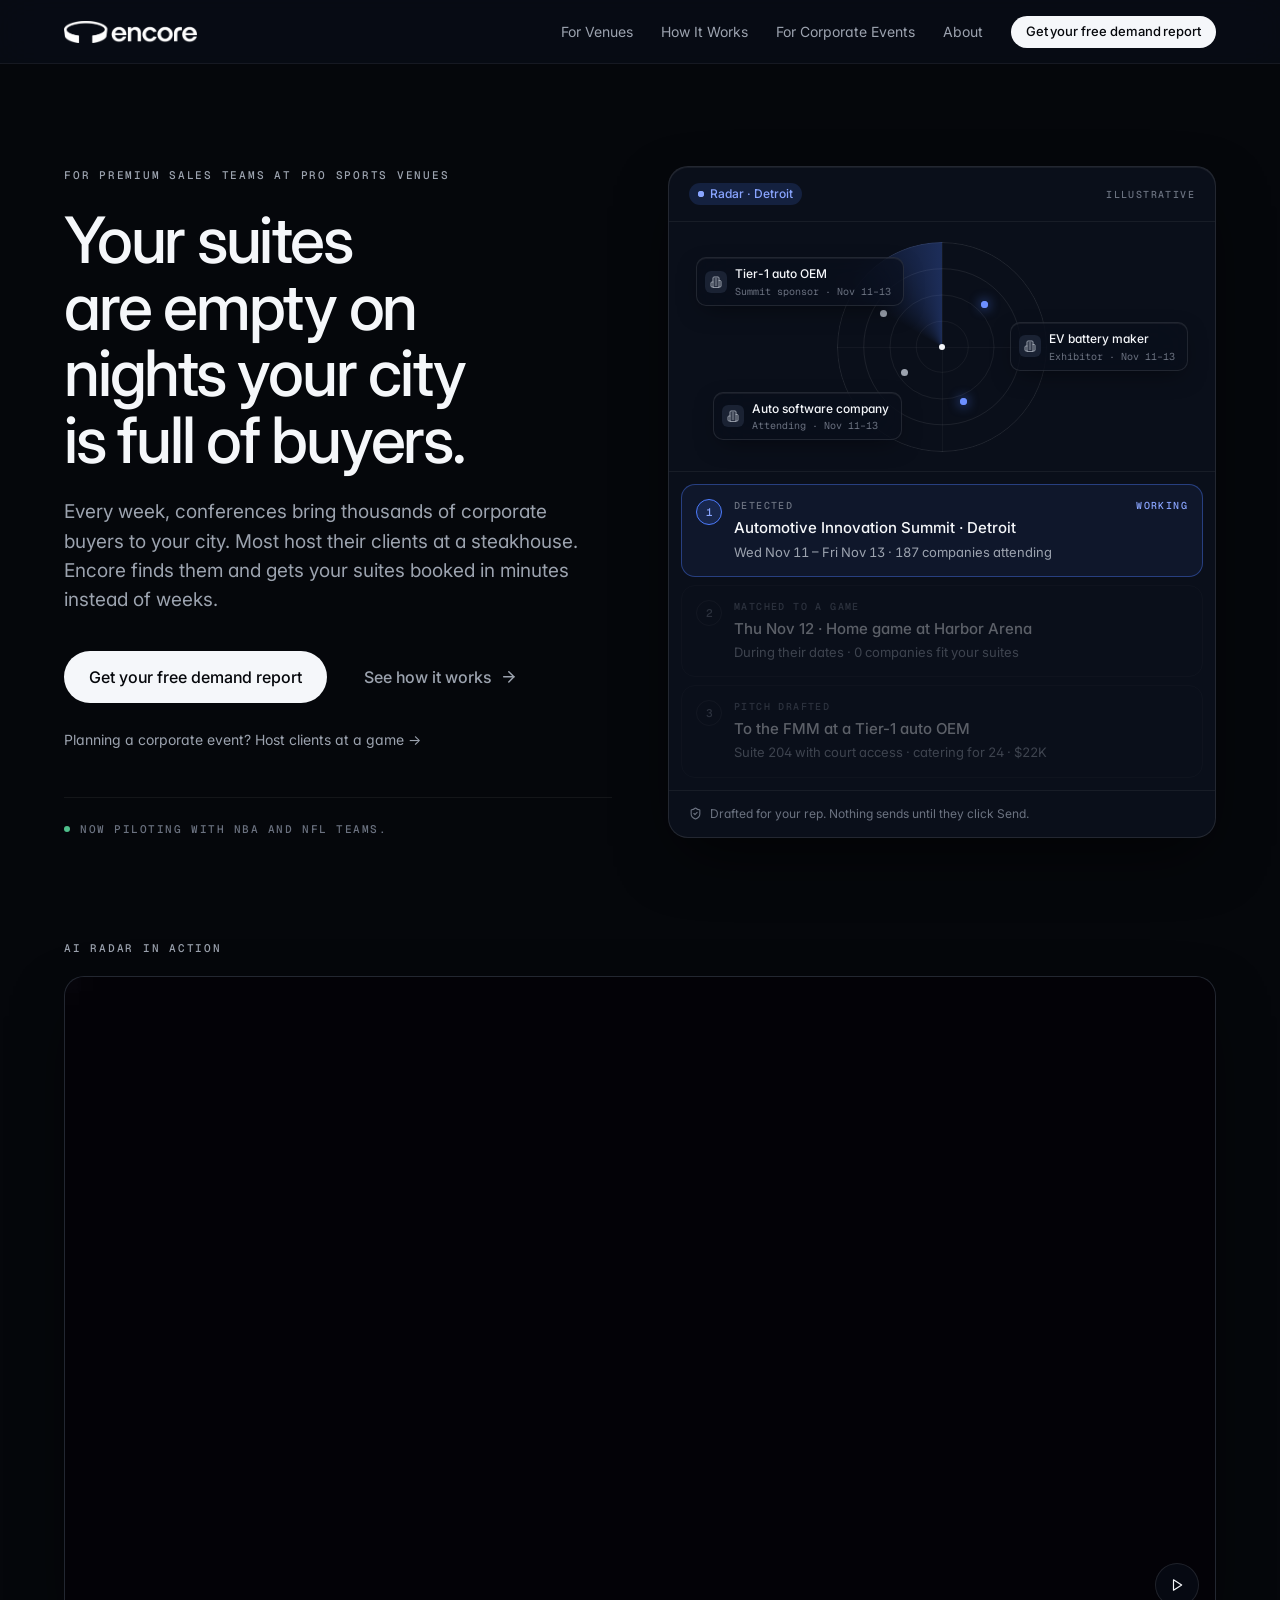
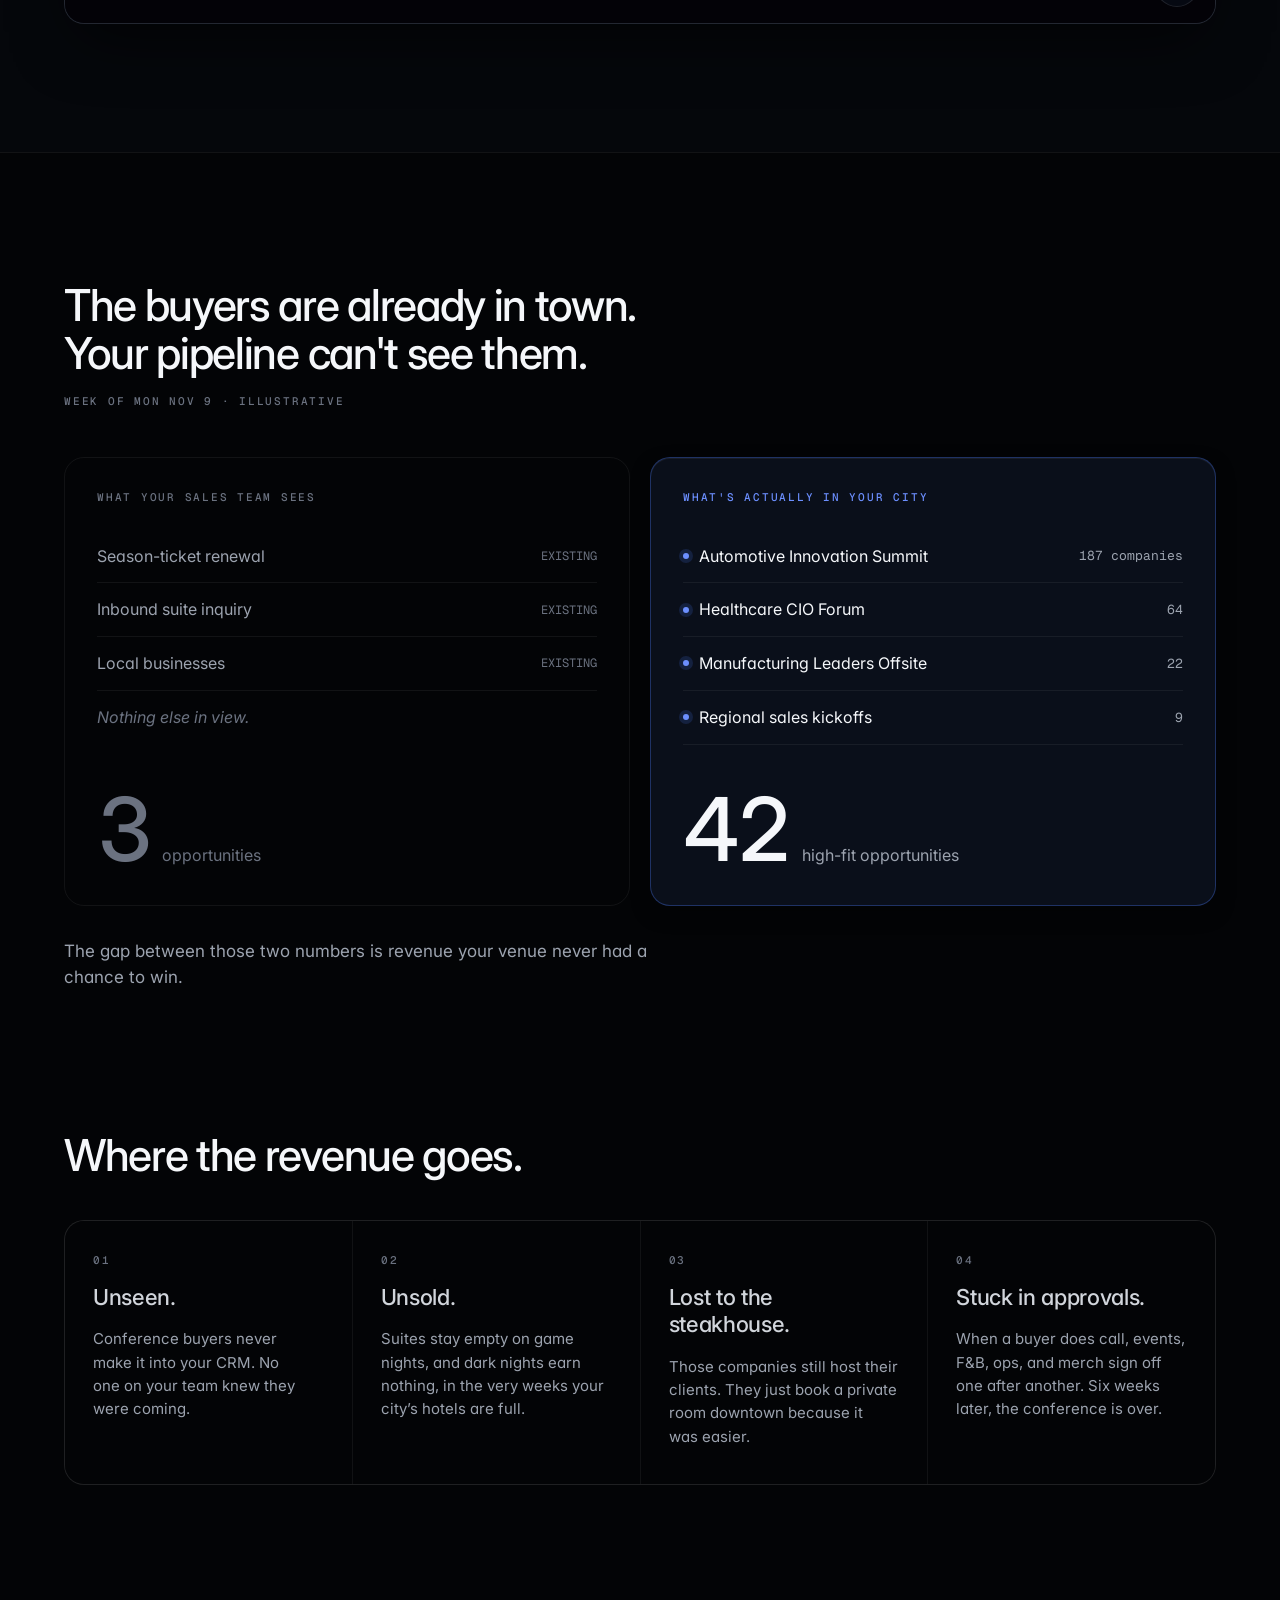
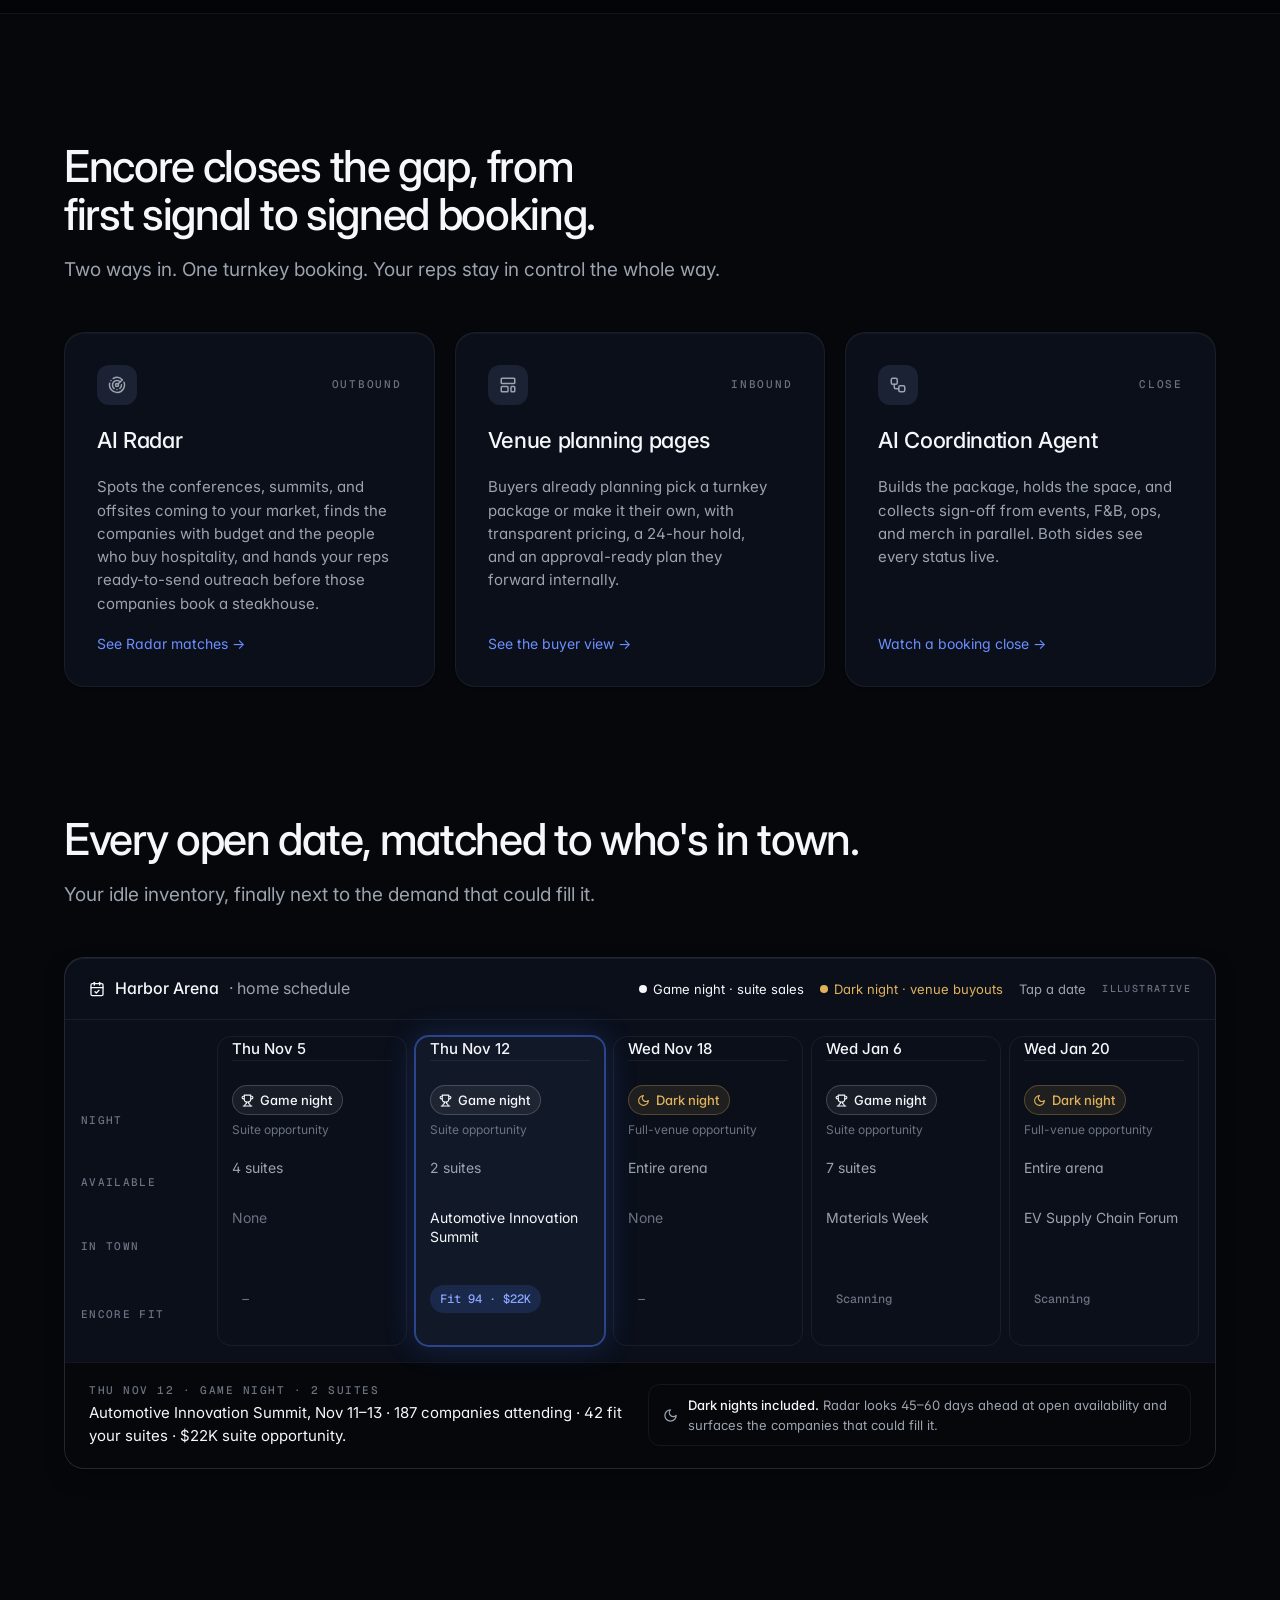
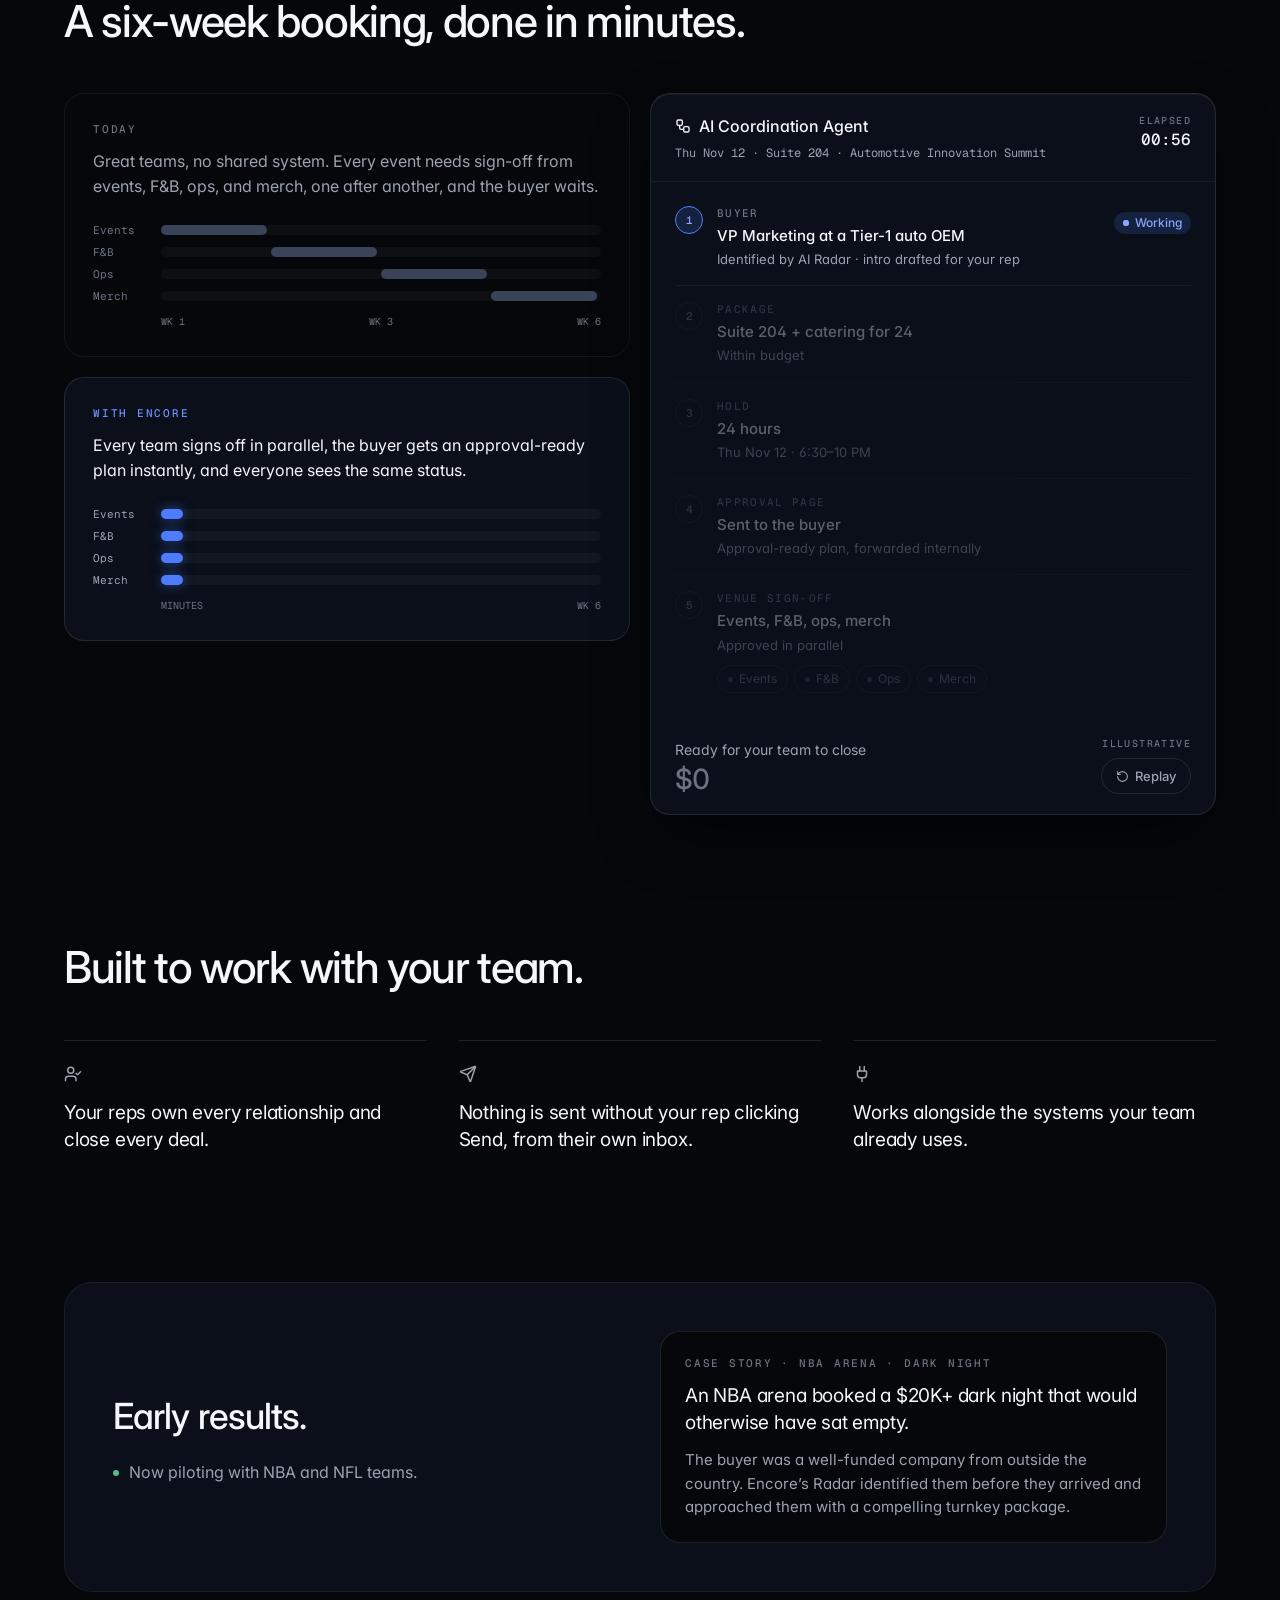
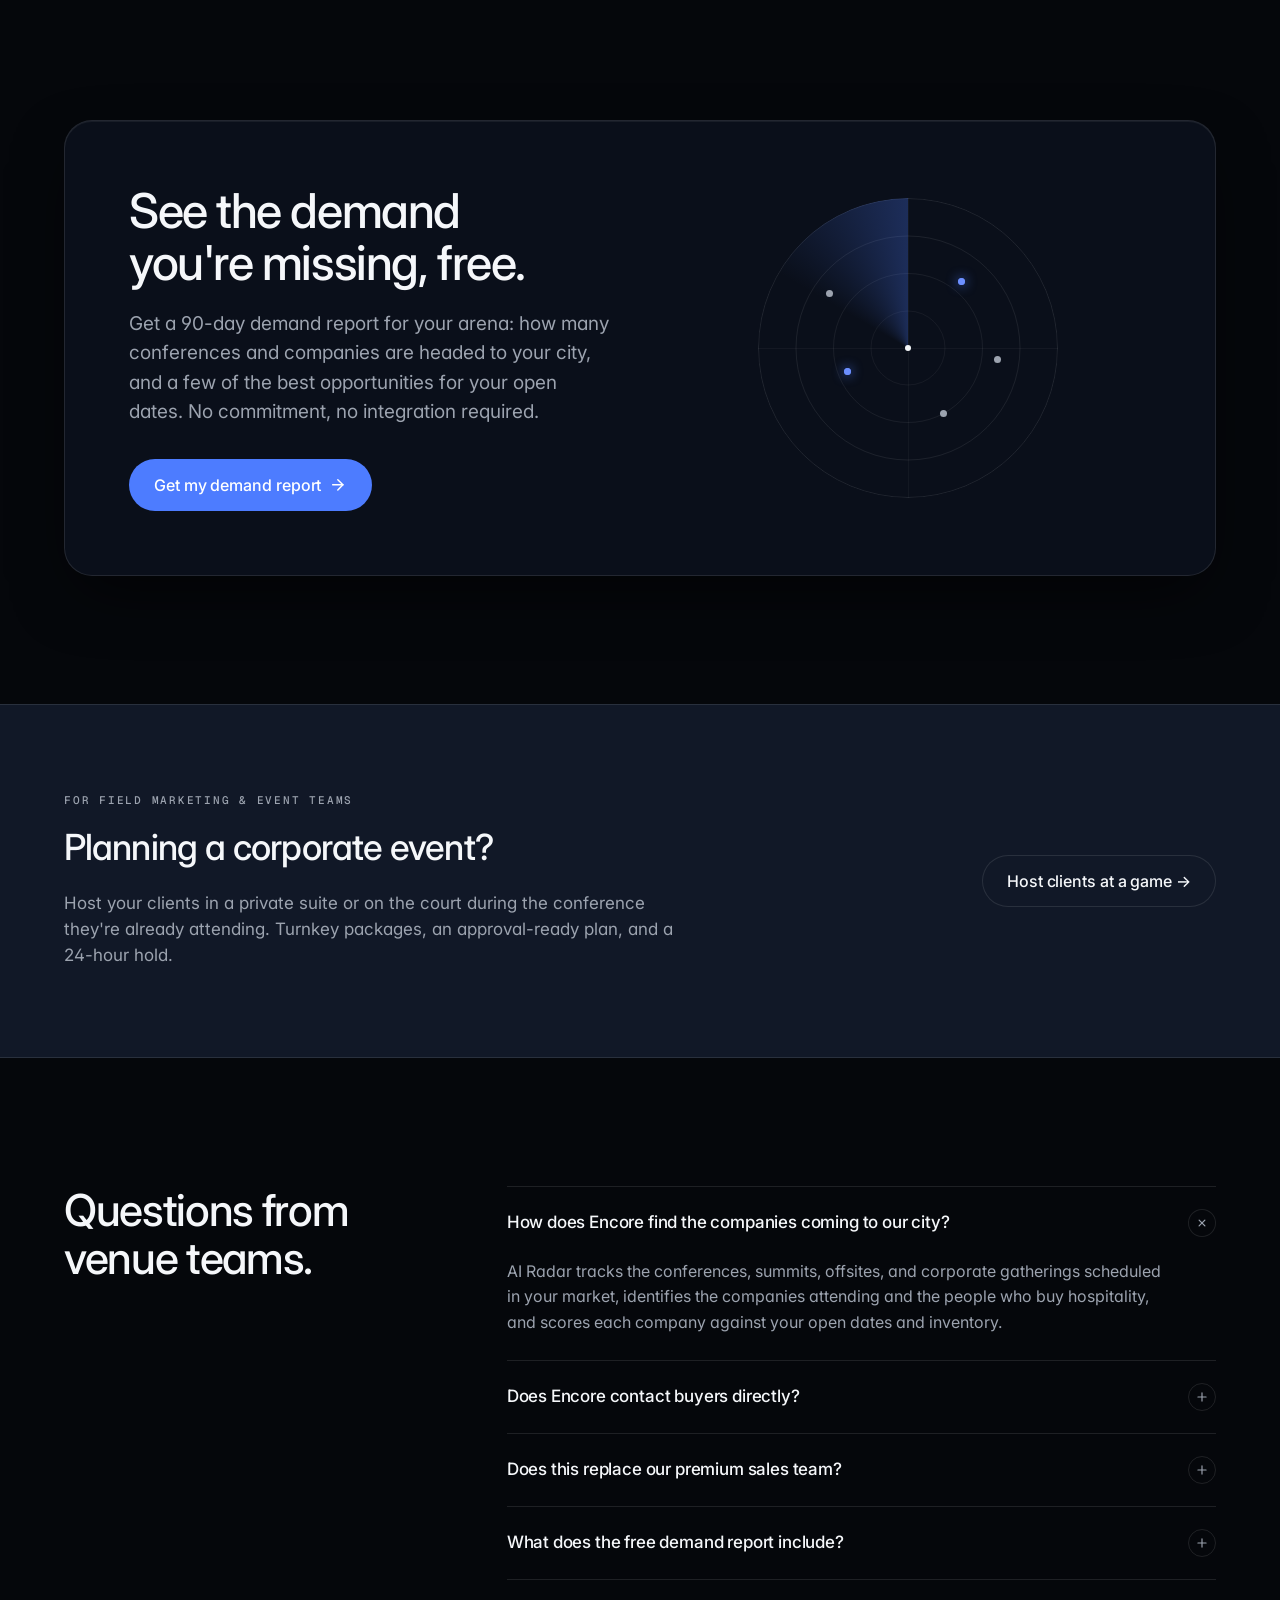
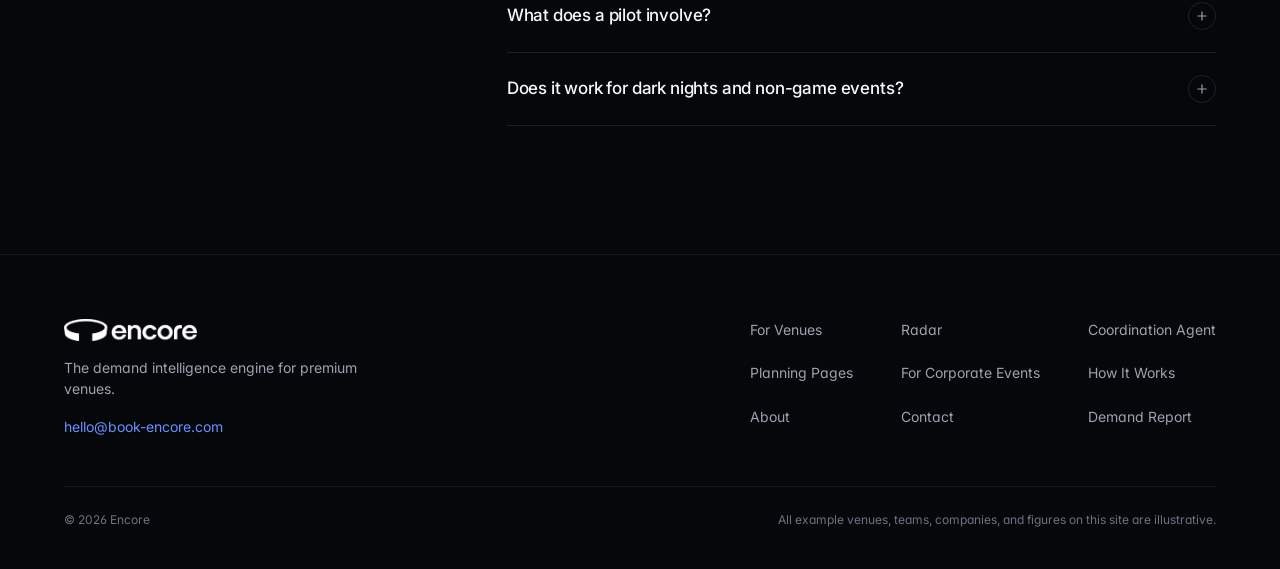
==== commit 4d70f90c: "Make the demand report a teaser and send requests via mailto - Report copy now promises counts (conf" ====
--- a/index.html
+++ b/index.html
@@ -32,7 +32,7 @@
       {"@type":"Question","name":"How does Encore find the companies coming to our city?","acceptedAnswer":{"@type":"Answer","text":"AI Radar tracks the conferences, summits, offsites, and corporate gatherings scheduled in your market, identifies the companies attending and the people who buy hospitality, and scores each company against your open dates and inventory."}},
       {"@type":"Question","name":"Does Encore contact buyers directly?","acceptedAnswer":{"@type":"Answer","text":"No. Encore drafts the outreach. Your rep reviews it and sends it from their own inbox. Nothing is ever auto-sent."}},
       {"@type":"Question","name":"Does this replace our premium sales team?","acceptedAnswer":{"@type":"Answer","text":"No. Encore fills your team’s pipeline and removes the coordination work. Your reps own every relationship and close every deal."}},
-      {"@type":"Question","name":"What does the free demand report include?","acceptedAnswer":{"@type":"Answer","text":"Upcoming conferences and summits in your market over the next 90 days, the companies attending, high-fit targets matched to your open dates, estimated opportunity value, and 5 ready-to-send outreach drafts."}},
+      {"@type":"Question","name":"What does the free demand report include?","acceptedAnswer":{"@type":"Answer","text":"A snapshot of the next 90 days in your market: how many conferences and summits are coming, how many companies are attending, the estimated total opportunity, and a few standout opportunities matched to your open dates. The full company list and ready-to-send outreach come with a pilot."}},
       {"@type":"Question","name":"What does a pilot involve?","acceptedAnswer":{"@type":"Answer","text":"A pilot focuses on a defined window of open dates. Encore surfaces high-fit companies and drafts outreach, your reps send and close, and we review results together. No integration is required to start."}},
       {"@type":"Question","name":"Does it work for dark nights and non-game events?","acceptedAnswer":{"@type":"Answer","text":"Yes. Radar looks 45–60 days ahead at open availability, including dark nights, and surfaces companies that could fill a suite, a club, or a full-venue buyout."}}
     ]}
@@ -456,7 +456,7 @@
         <div class="offer" data-reveal>
           <div>
             <h2 id="h-offer">See the demand you're missing, free.</h2>
-            <p class="lede">Get a 90-day demand report for your arena: which companies are coming to your city, when, and what they could be worth. No commitment, no integration required.</p>
+            <p class="lede">Get a 90-day demand report for your arena: how many conferences and companies are headed to your city, and a few of the best opportunities for your open dates. No commitment, no integration required.</p>
             <div class="offer__cta"><a href="/demand-report/" class="btn btn-signal btn-lg">Get my demand report <svg class="i" aria-hidden="true"><use href="/assets/img/icons.svg#arrow-right"/></svg></a></div>
           </div>
           <div class="offer__radar">
@@ -507,7 +507,7 @@
           </div>
           <div class="faq__item">
             <button type="button" class="faq__q" aria-expanded="false" aria-controls="faq-a3" id="faq-q3"><span>What does the free demand report include?</span><span class="faq__icon"><svg class="i i-14" aria-hidden="true"><use href="/assets/img/icons.svg#plus"/></svg></span></button>
-            <div class="faq__a" id="faq-a3" role="region" aria-labelledby="faq-q3"><div><p>Upcoming conferences and summits in your market over the next 90 days, the companies attending, high-fit targets matched to your open dates, estimated opportunity value, and 5 ready-to-send outreach drafts.</p></div></div>
+            <div class="faq__a" id="faq-a3" role="region" aria-labelledby="faq-q3"><div><p>A snapshot of the next 90 days in your market: how many conferences and summits are coming, how many companies are attending, the estimated total opportunity, and a few standout opportunities matched to your open dates. The full company list and ready-to-send outreach come with a pilot.</p></div></div>
           </div>
           <div class="faq__item">
             <button type="button" class="faq__q" aria-expanded="false" aria-controls="faq-a4" id="faq-q4"><span>What does a pilot involve?</span><span class="faq__icon"><svg class="i i-14" aria-hidden="true"><use href="/assets/img/icons.svg#plus"/></svg></span></button>
--- a/assets/css/site.css
+++ b/assets/css/site.css
@@ -468,6 +468,7 @@
 .report__small { margin-top: 20px; font-size: 14px; color: var(--text-tertiary); }
 .form-card { padding: clamp(22px, 4vw, 40px); border-radius: 28px; border: 1px solid var(--border-default); background: var(--surface-1); box-shadow: var(--shadow-pop); }
 .form { display: flex; flex-direction: column; gap: 18px; }
+.form[hidden] { display: none; }
 .field { display: grid; gap: 8px; }
 .field__label { font-size: 13px; font-weight: 500; color: var(--text-secondary); }
 .field__control { position: relative; display: flex; }
@@ -487,13 +488,20 @@
 .field.has-error .field__error { display: block; }
 .form .btn-lg { margin-top: 8px; }
 .form__note { font-size: 12px; color: var(--text-tertiary); text-align: center; }
-.form__status { font-size: 13px; color: var(--status-negative); text-align: center; }
-.form__status:empty { display: none; }
 .sent { display: flex; flex-direction: column; gap: 16px; padding: 12px 0; }
 .sent[hidden] { display: none; }
+.sent:focus { outline: none; }
+.sent__sub a { white-space: nowrap; }
 .sent__title { font-size: 22px; line-height: 1.35; letter-spacing: -0.015em; font-weight: 500; }
 .sent__sub { font-size: 16px; color: var(--text-secondary); }
-.sent .btn { align-self: flex-start; height: 44px; padding: 0 20px; font-size: 15px; }
+.sent .btn { height: 44px; padding: 0 20px; font-size: 15px; }
+.sent__fallback { display: flex; flex-direction: column; gap: 12px; margin-top: 8px; padding-top: 20px; border-top: 1px solid var(--border-subtle); }
+.sent__actions { display: flex; flex-wrap: wrap; gap: 10px; }
+.sent__small { font-size: 13px; color: var(--text-tertiary); }
+.sent__small:empty { display: none; }
+.sent__edit { align-self: flex-start; padding: 10px 0; background: none; border: 0; color: var(--text-secondary); font-size: 14px; cursor: pointer; }
+.sent__edit:hover { color: var(--text-primary); }
+@media (max-width: 599px) { .sent__actions .btn { flex: 1 1 100%; } }
 
 /* ---- Reveal on scroll ---------------------------------------------------- */
 .js [data-reveal].is-pending { opacity: 0; transform: translateY(16px); }
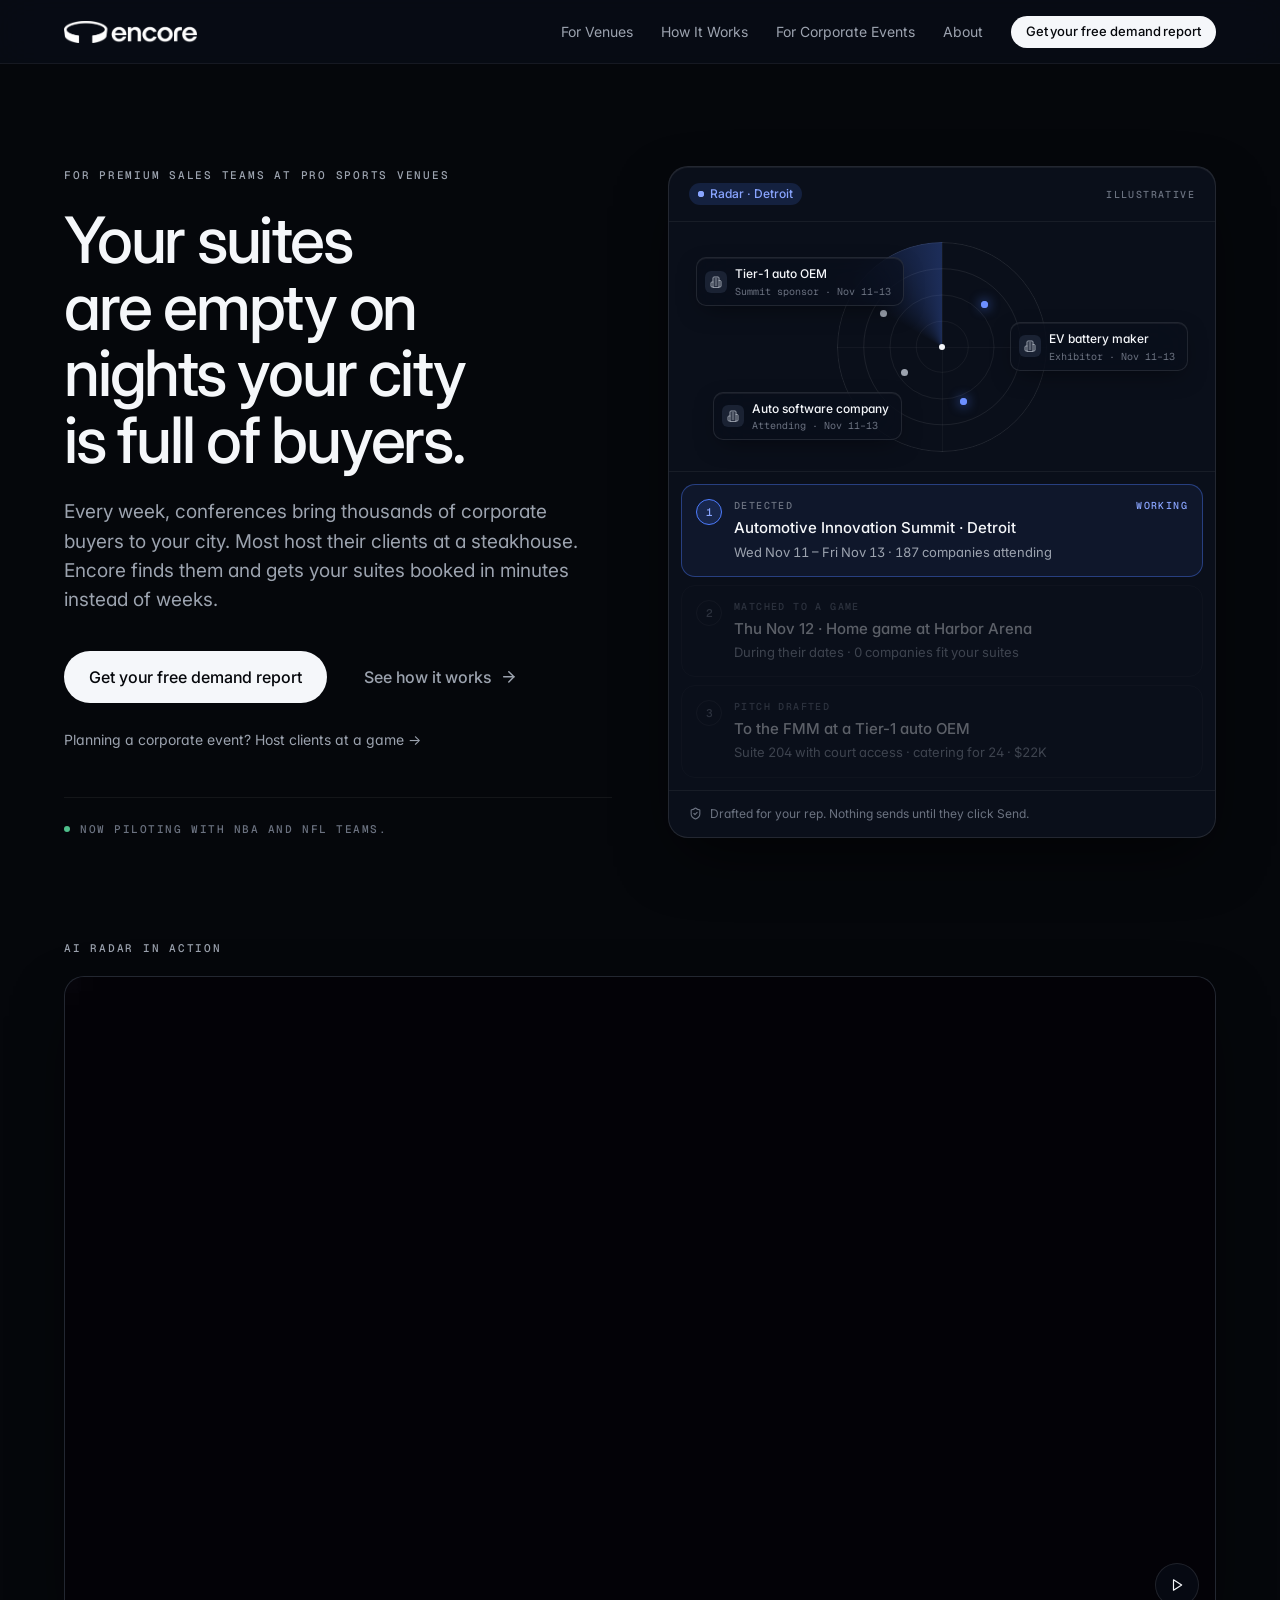
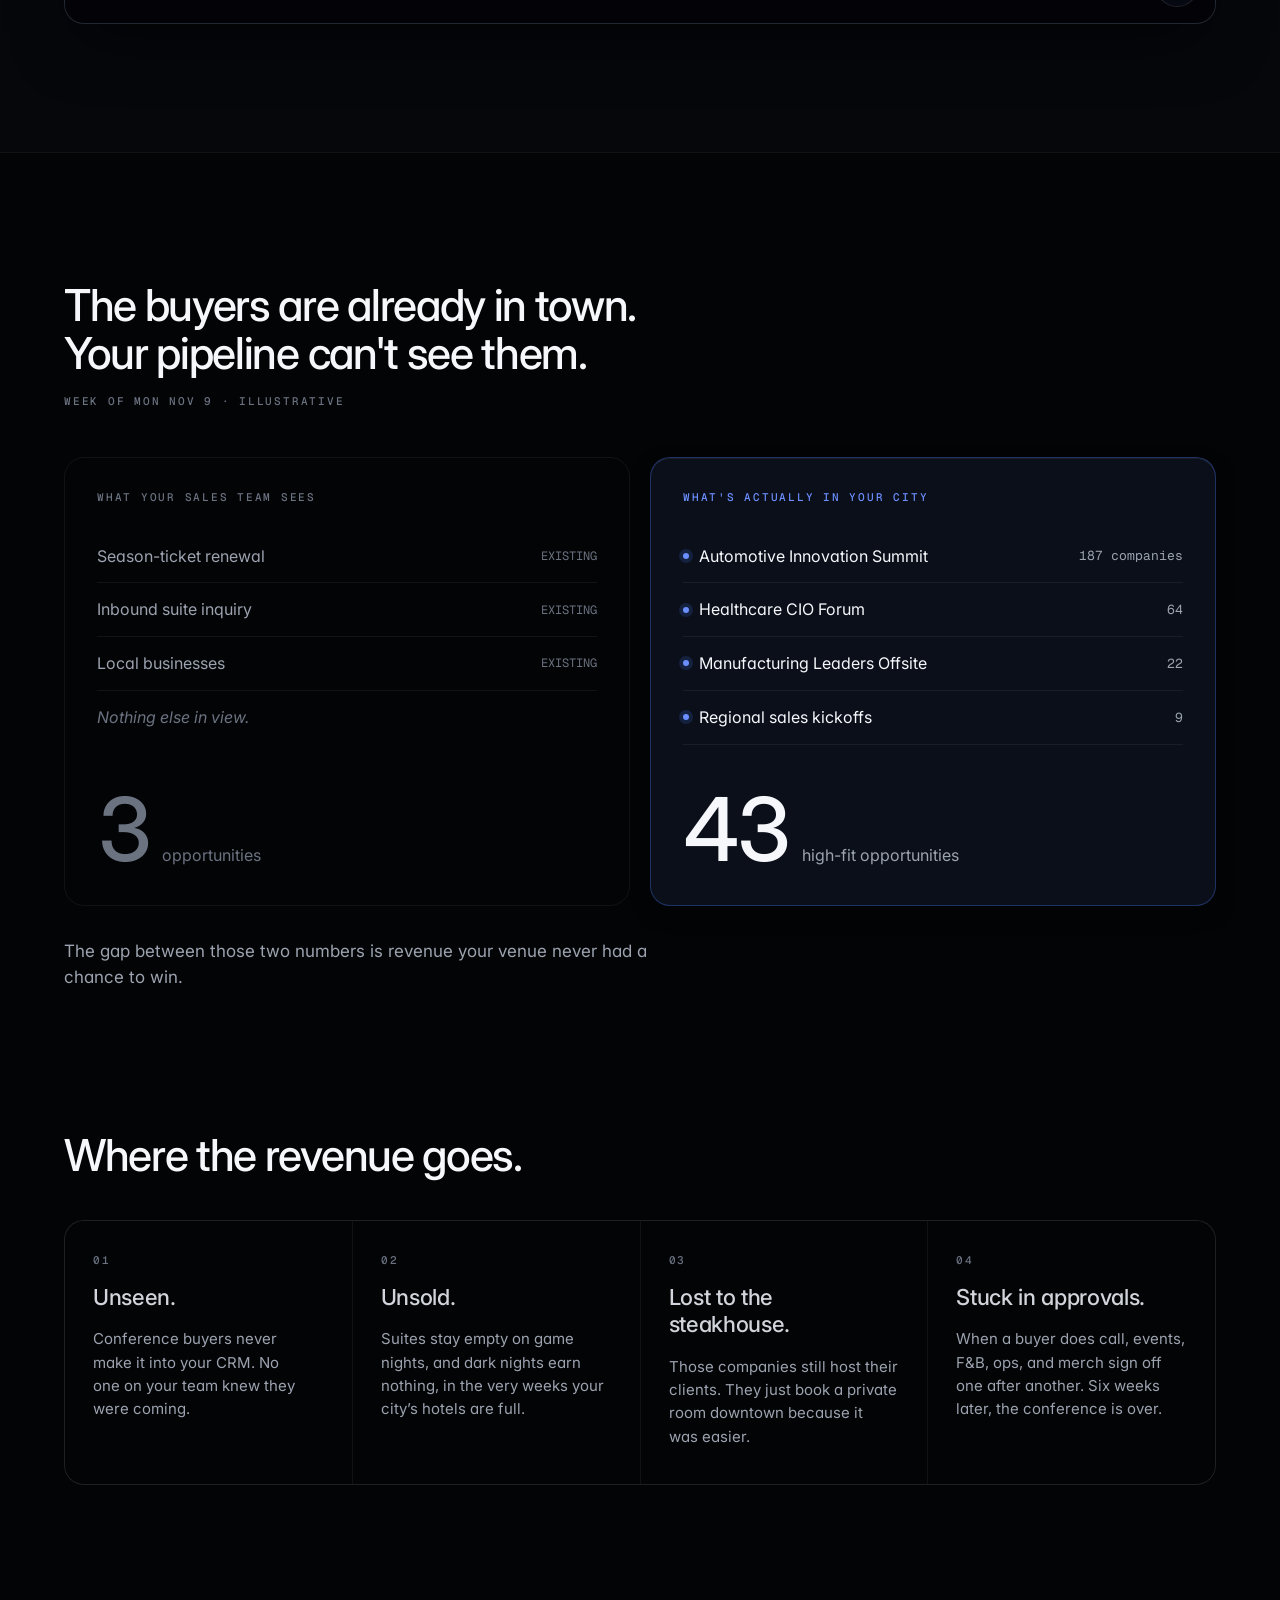
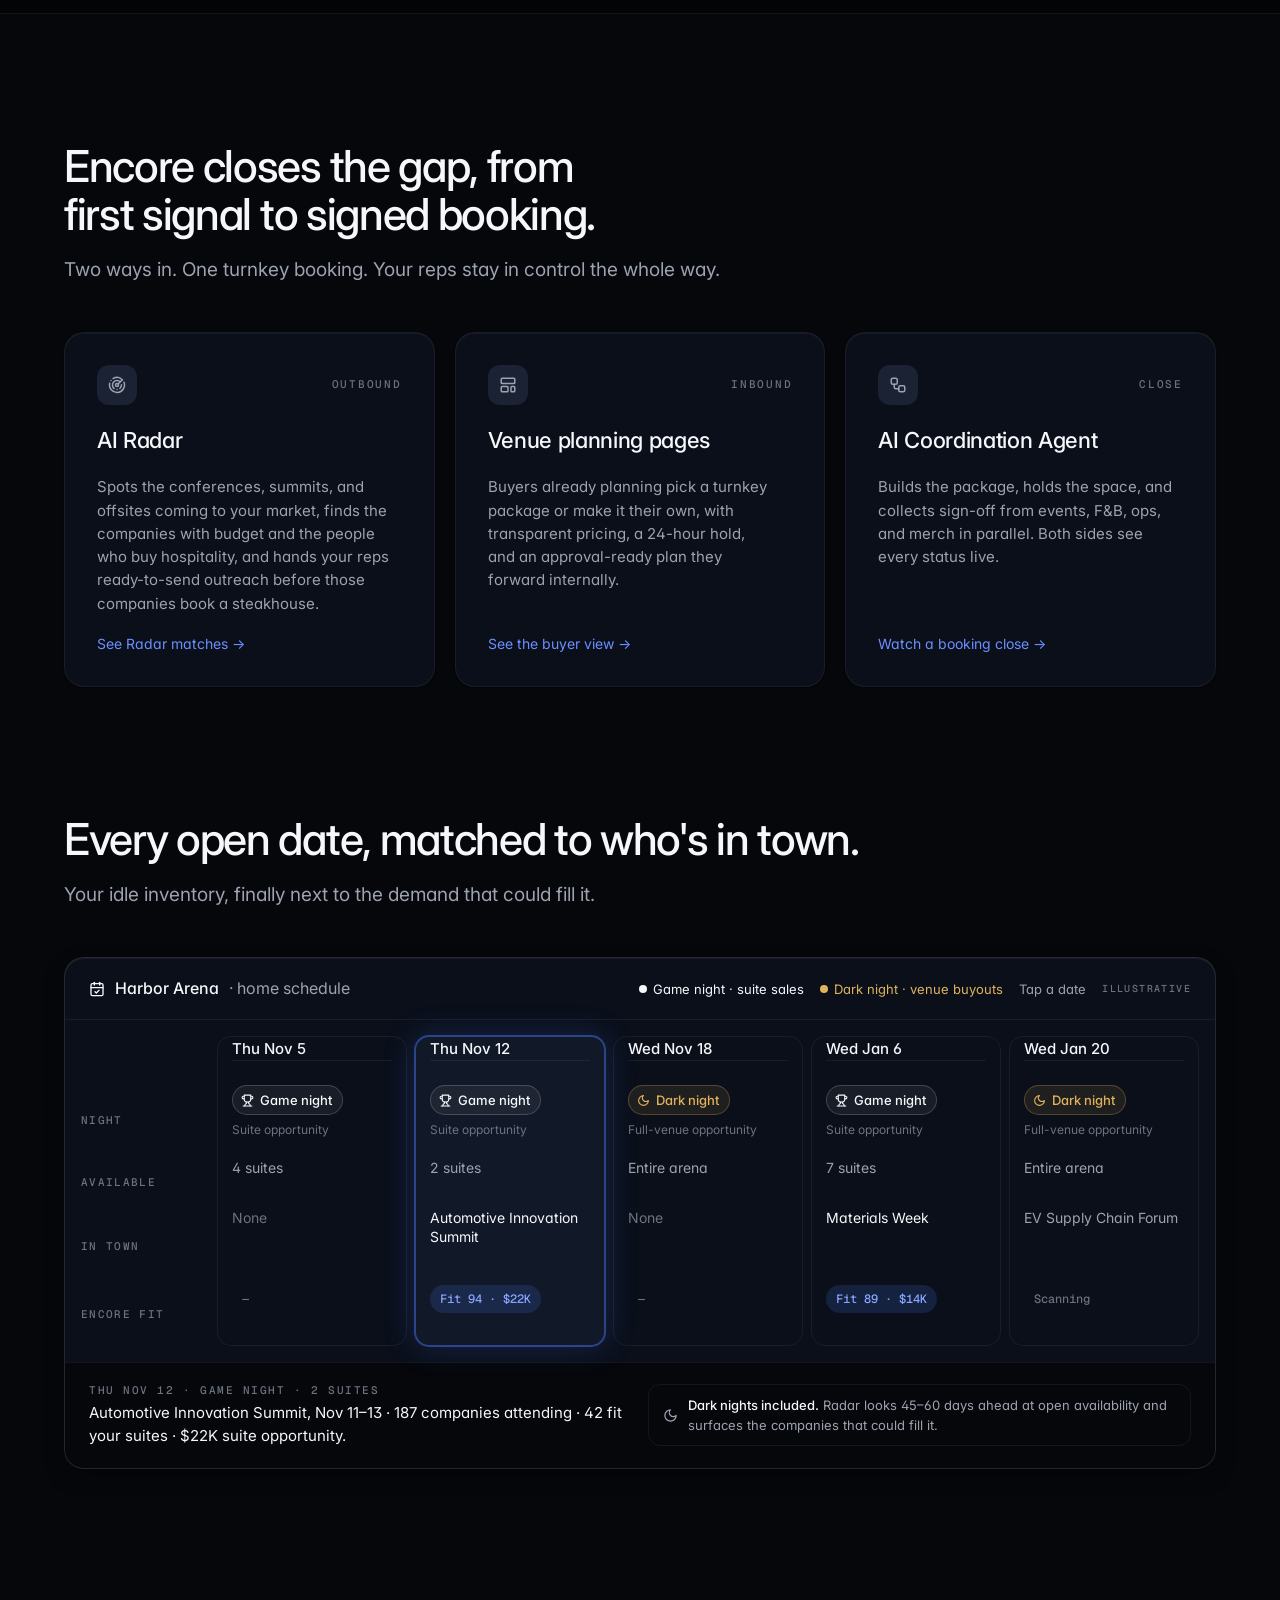
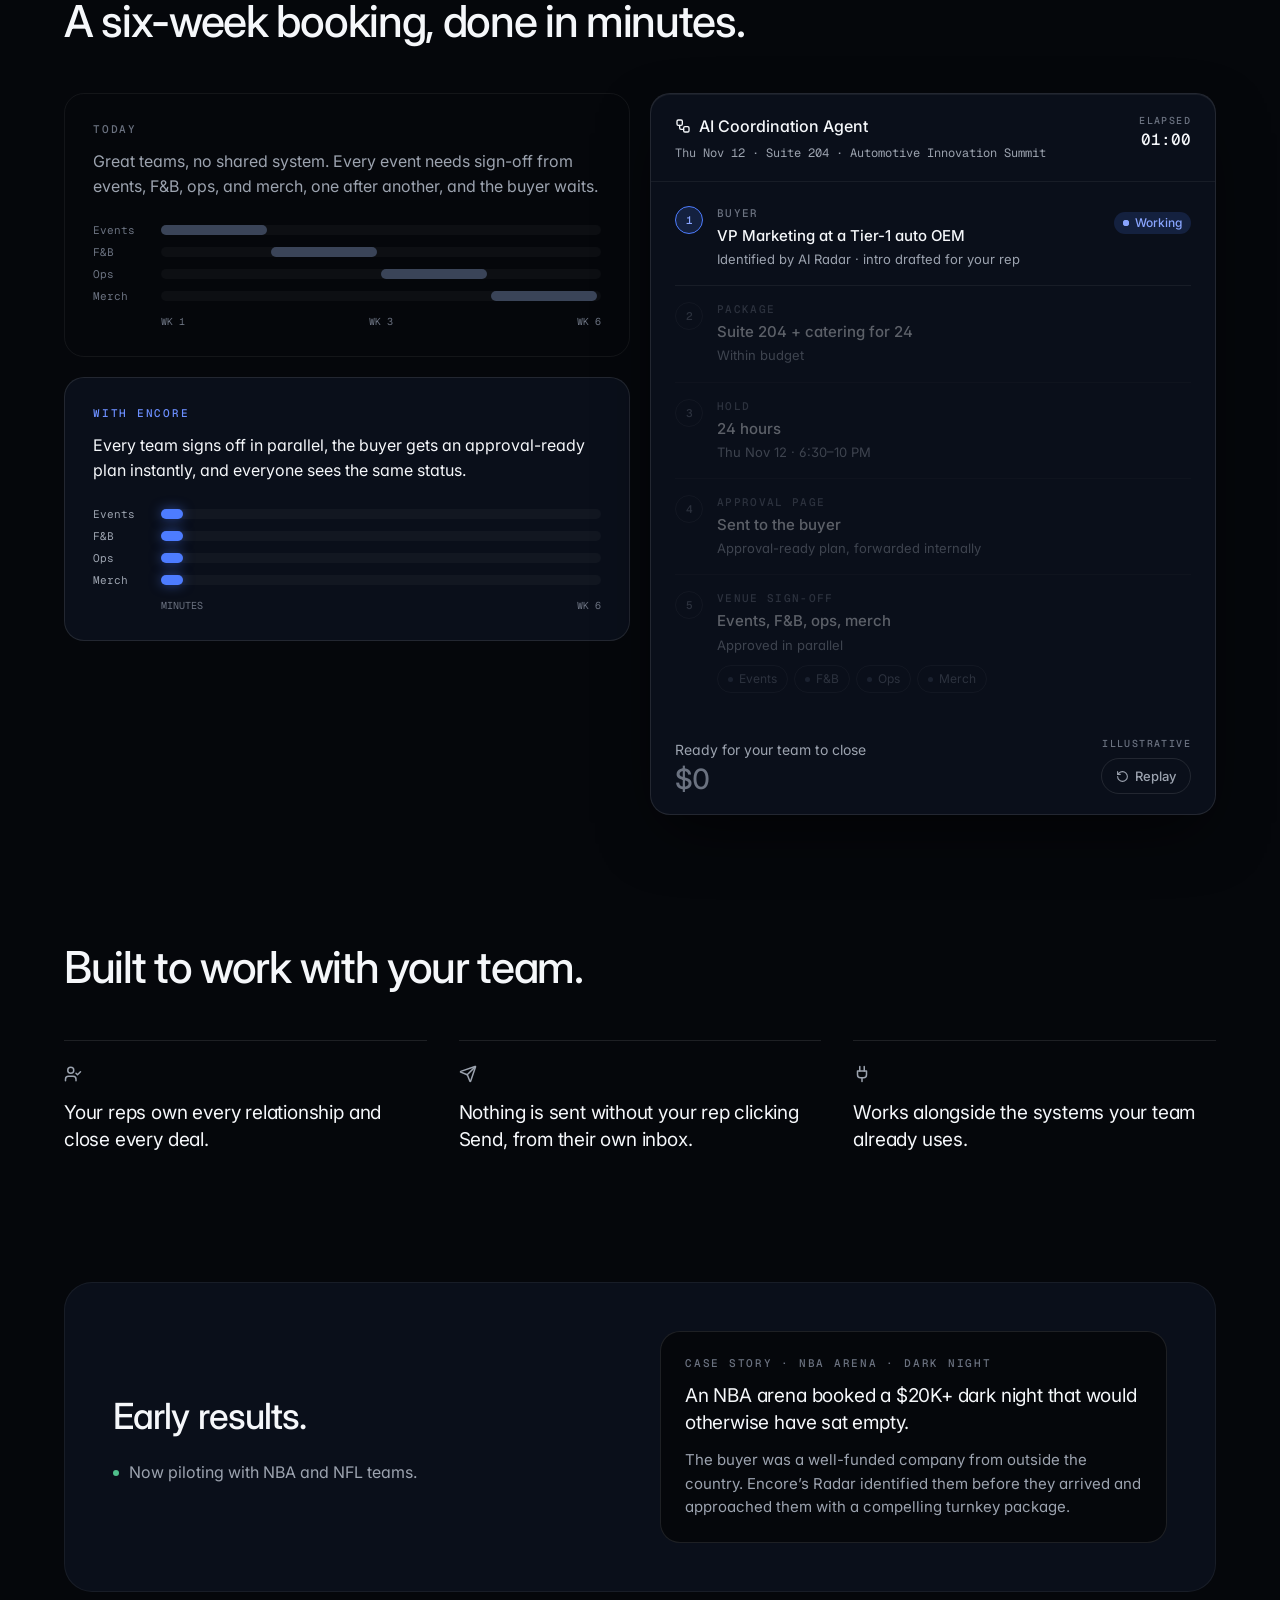
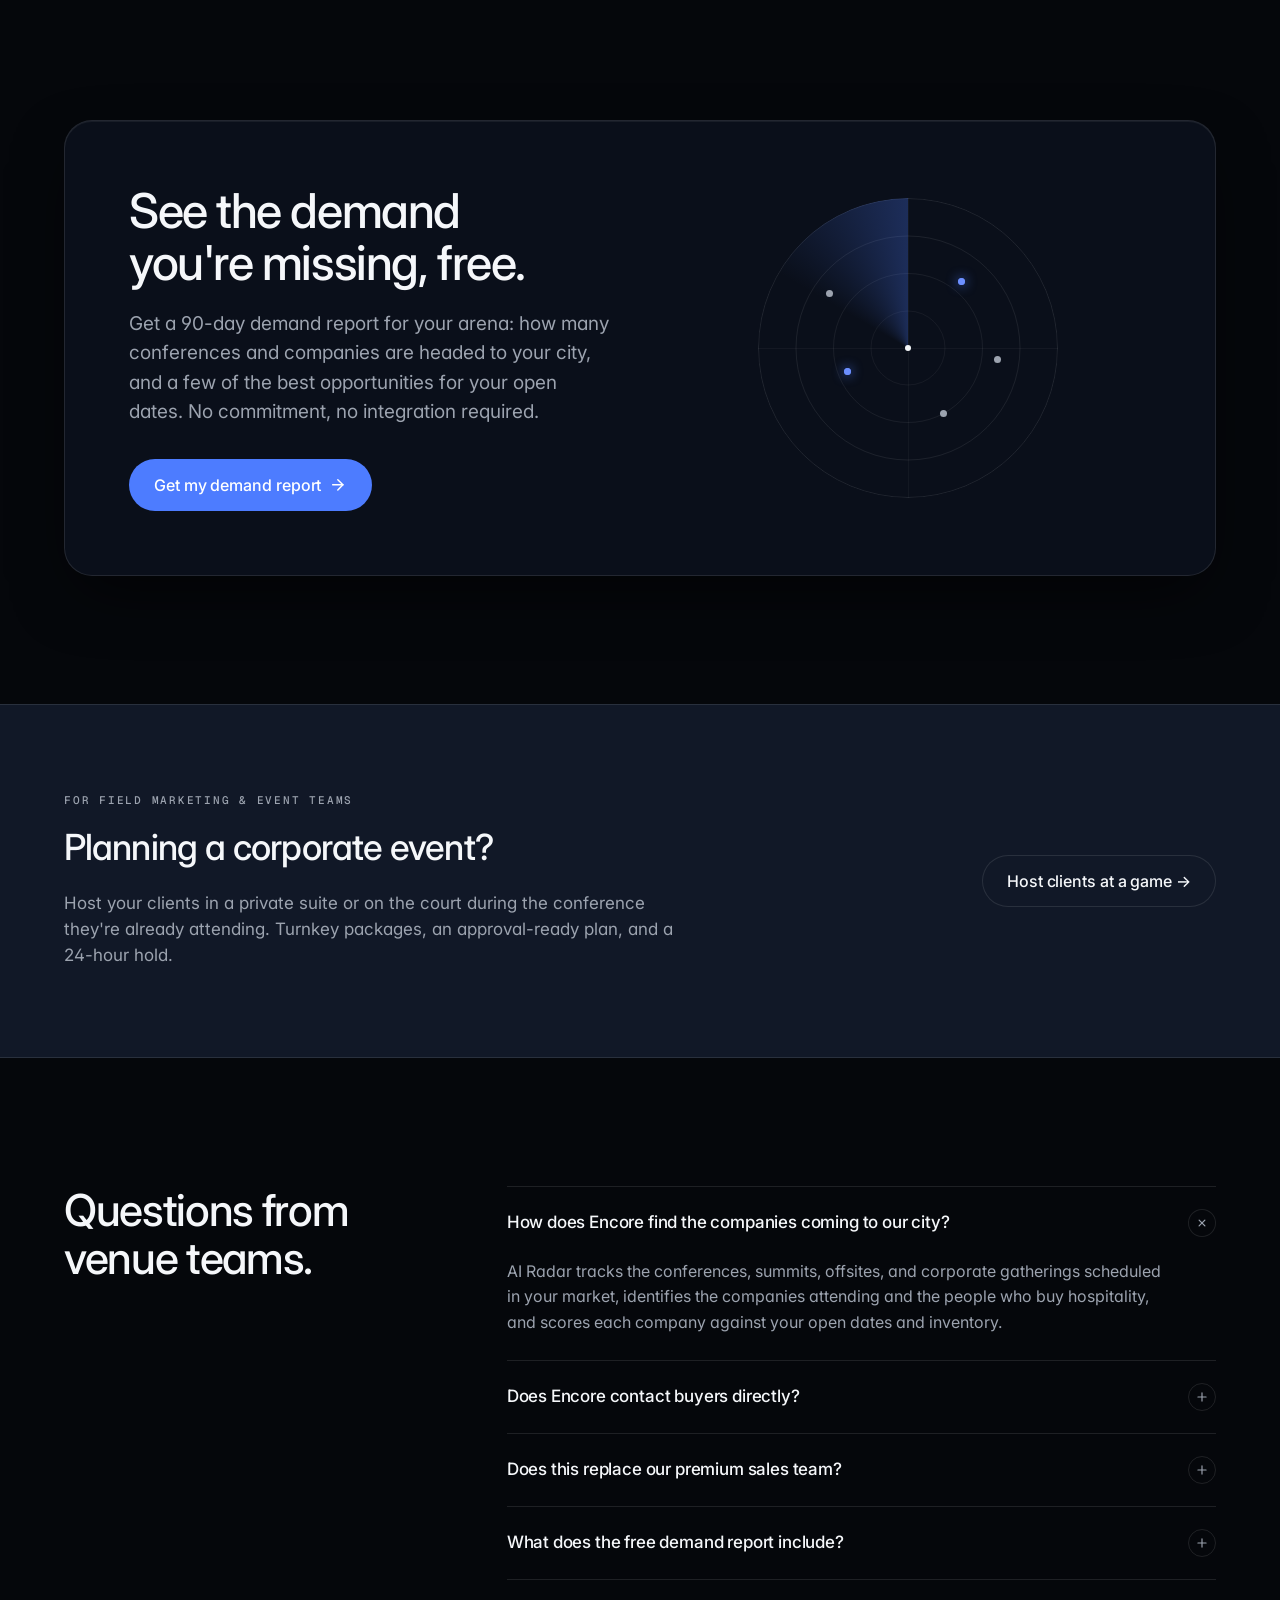
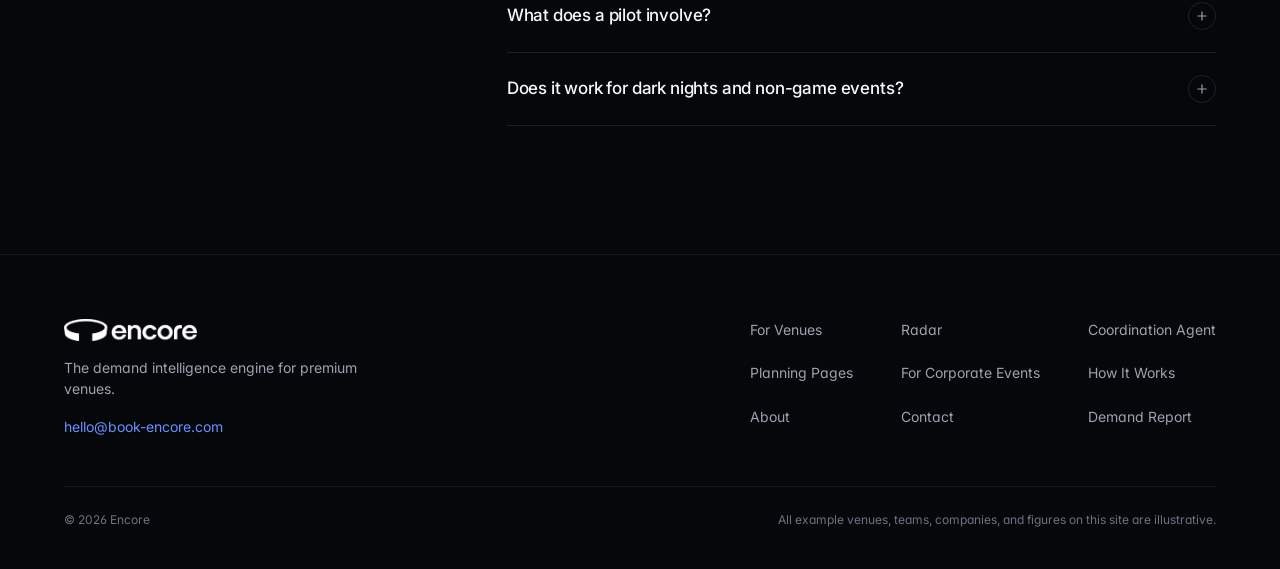
==== commit f6080348: "Use the new Encore app-icon logo as the favicon Adds 32px and 180px (apple-touch-icon) versions of f" ====
--- a/index.html
+++ b/index.html
@@ -17,7 +17,9 @@
   <meta property="og:image" content="https://book-encore.com/assets/img/og-default.jpg" />
   <meta name="twitter:card" content="summary_large_image" />
 
-  <link rel="icon" href="/assets/img/favicon.svg" type="image/svg+xml" />
+  <link rel="icon" href="/assets/img/favicon-32.png" type="image/png" sizes="32x32" />
+  <link rel="icon" href="/assets/img/favicon-512.png" type="image/png" sizes="512x512" />
+  <link rel="apple-touch-icon" href="/assets/img/apple-touch-icon.png" />
   <link rel="preconnect" href="https://fonts.googleapis.com" />
   <link rel="preconnect" href="https://fonts.gstatic.com" crossorigin />
   <link href="https://fonts.googleapis.com/css2?family=Inter:wght@400;500;600&family=Geist+Mono:wght@400;500&display=swap" rel="stylesheet" />
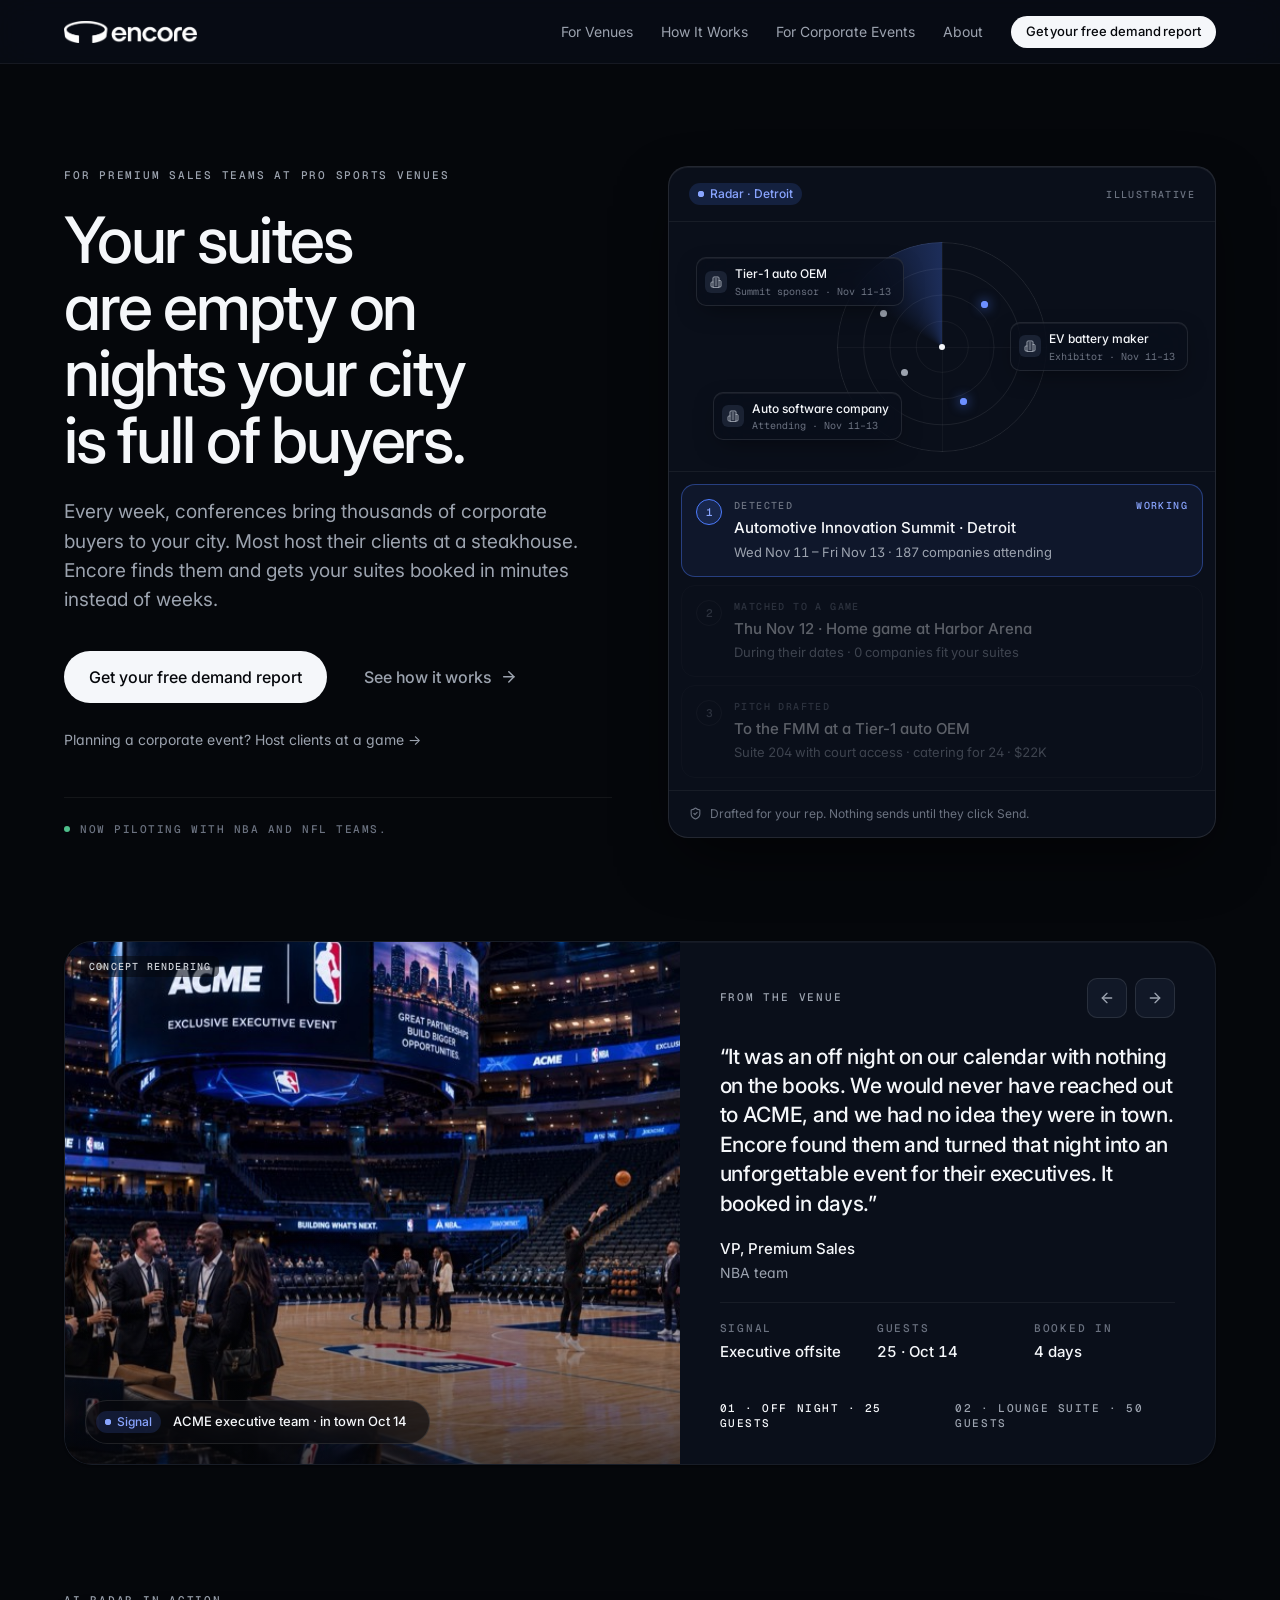
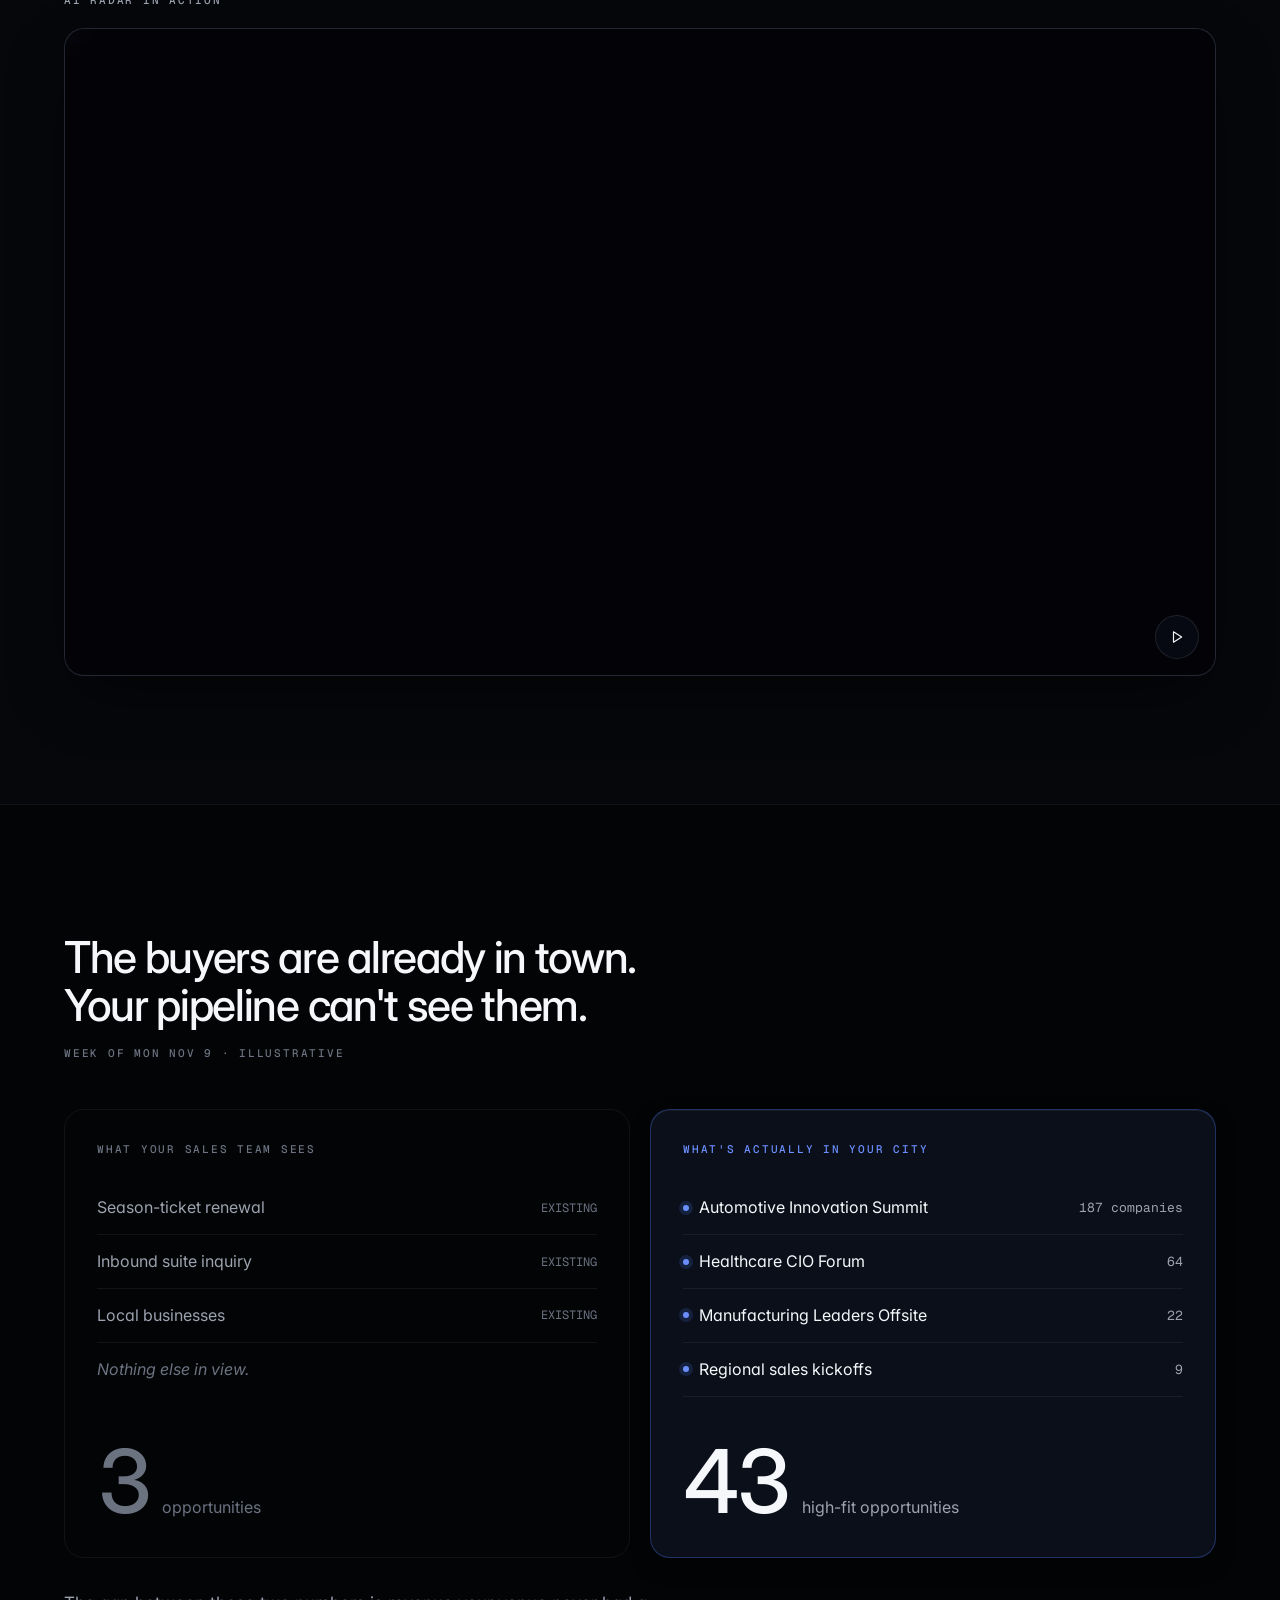
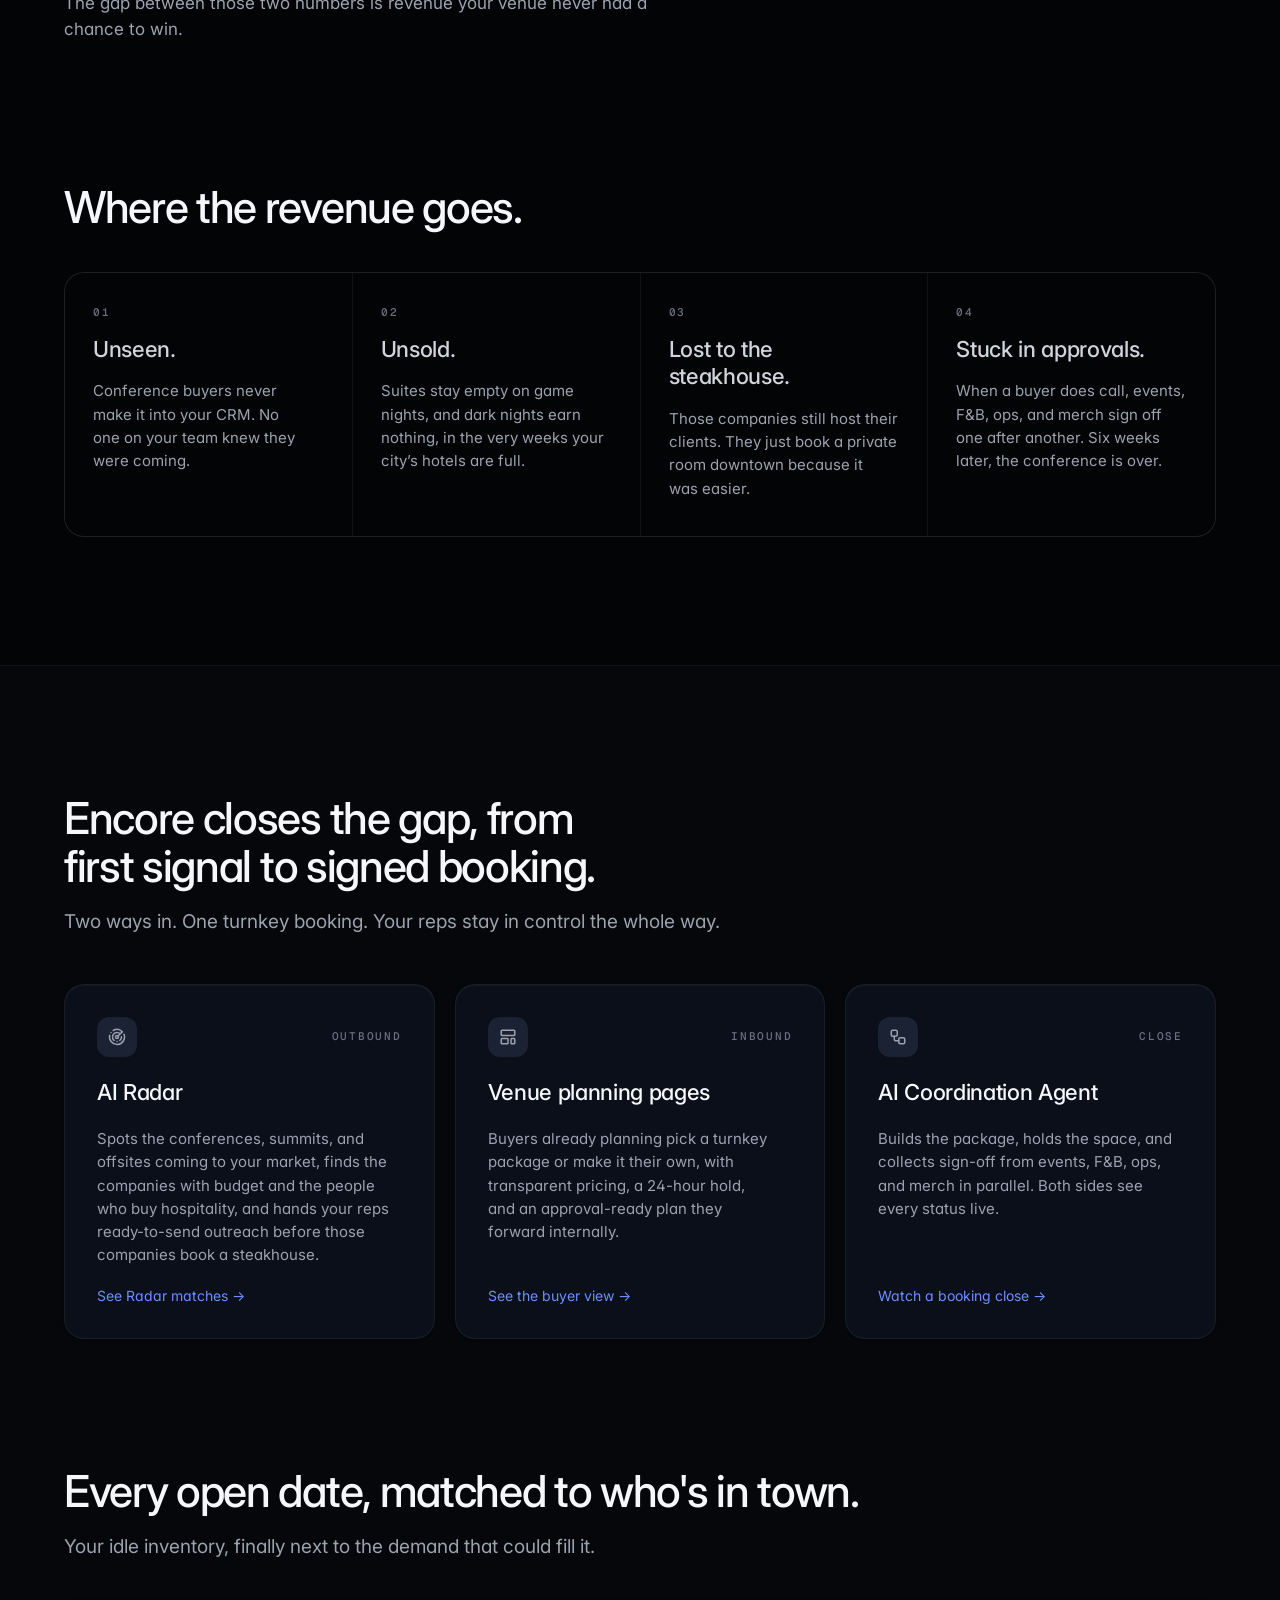
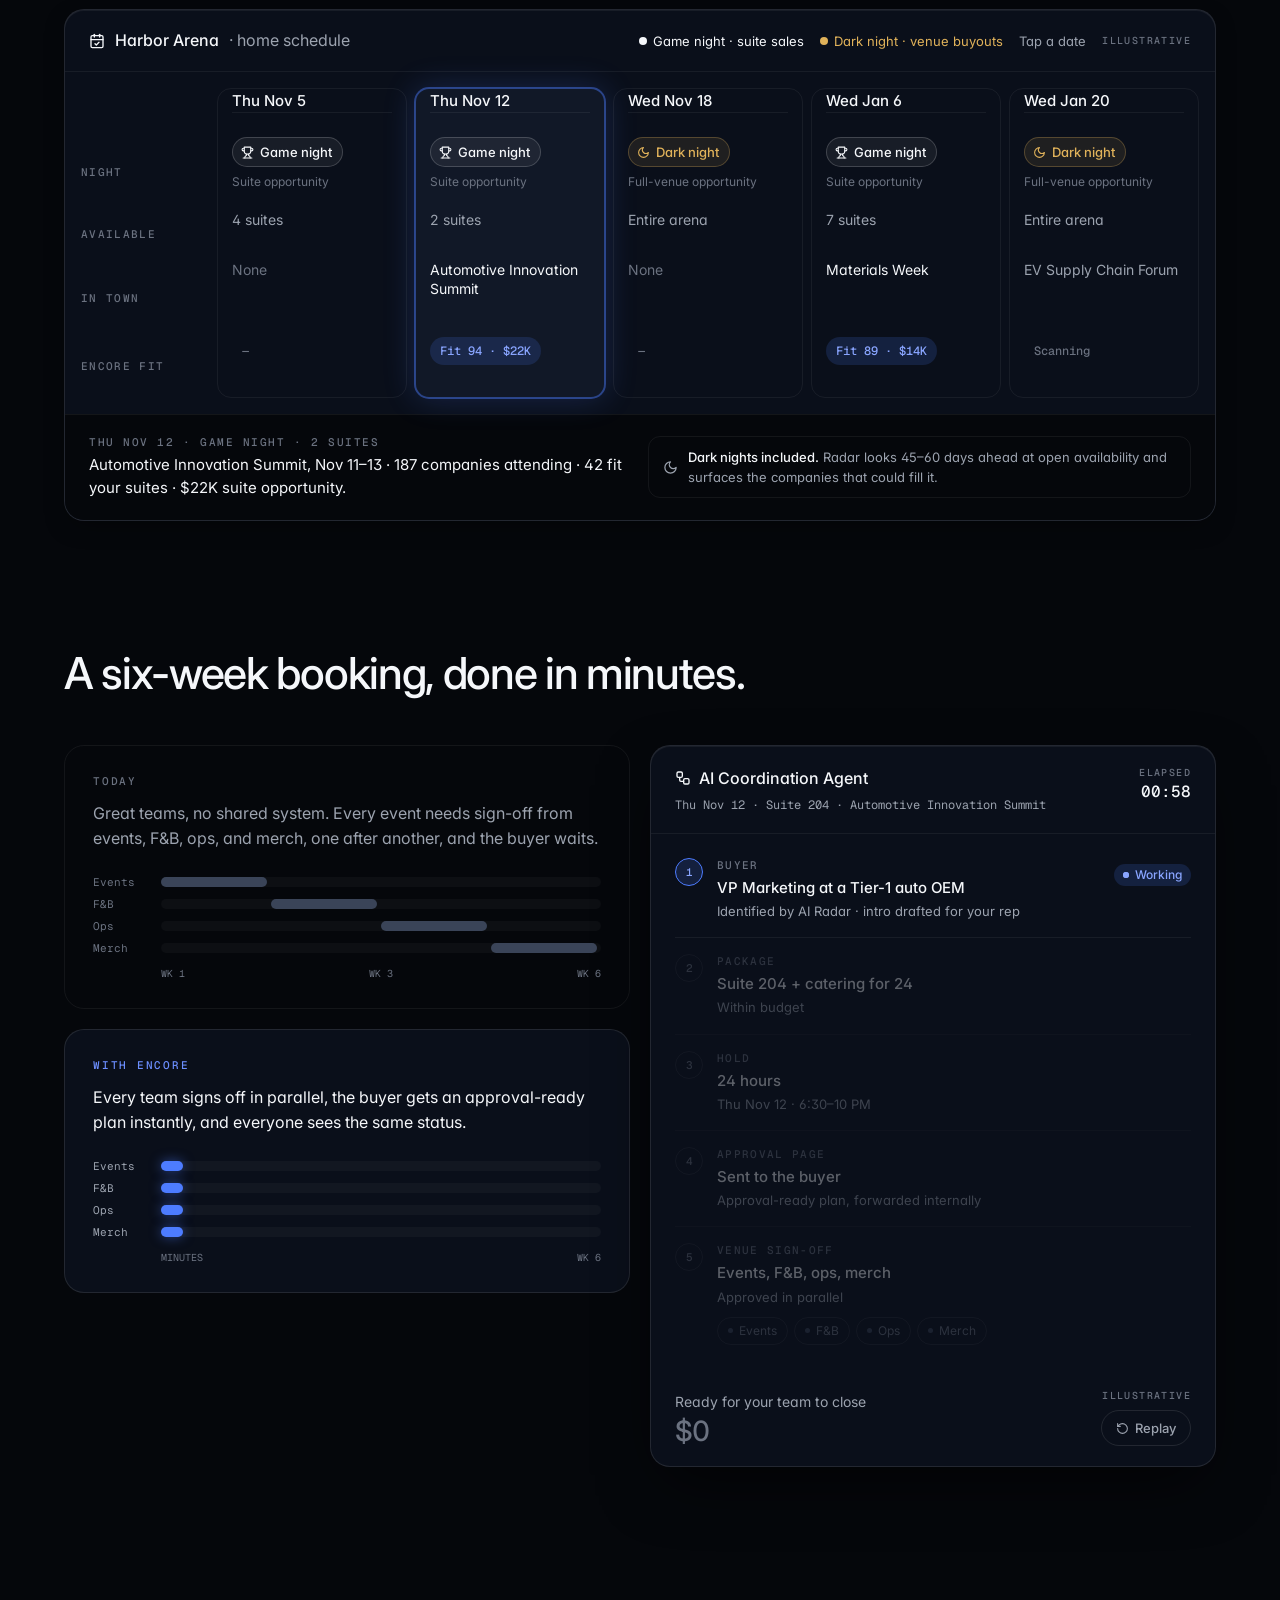
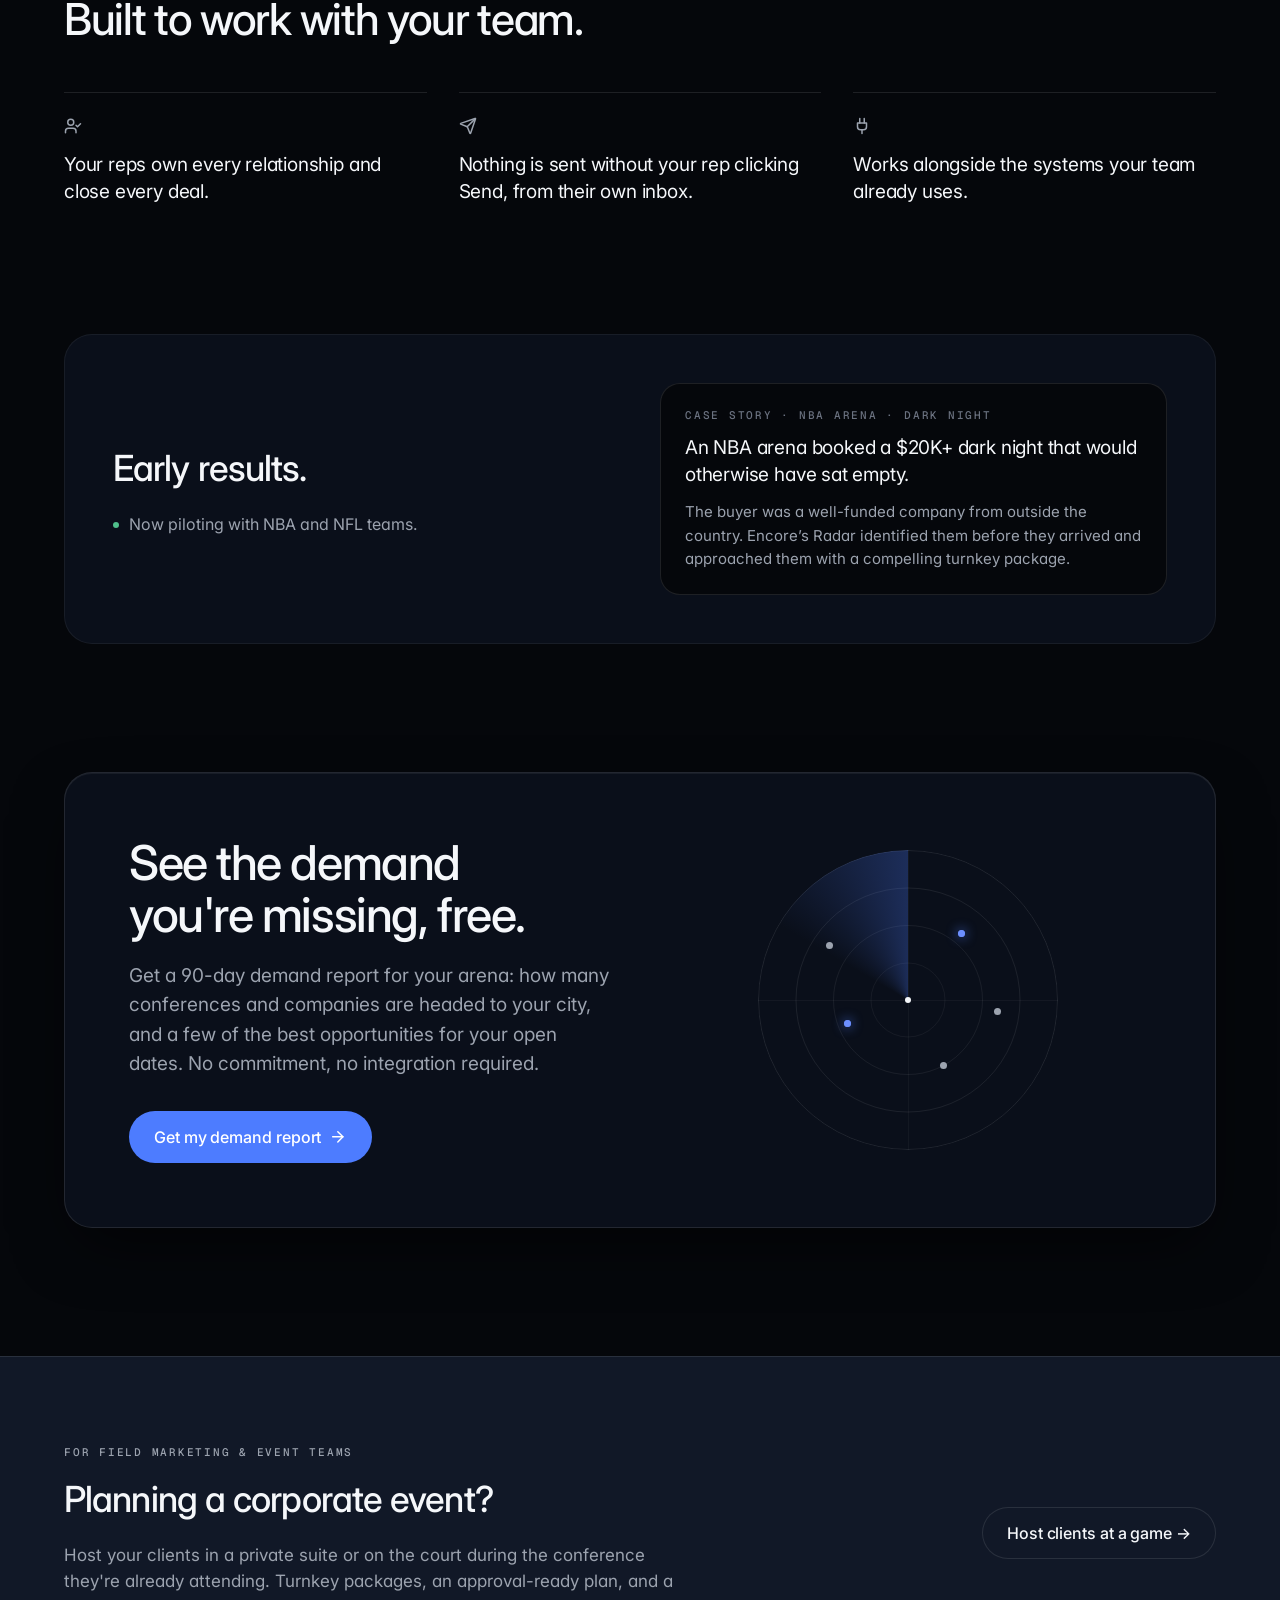
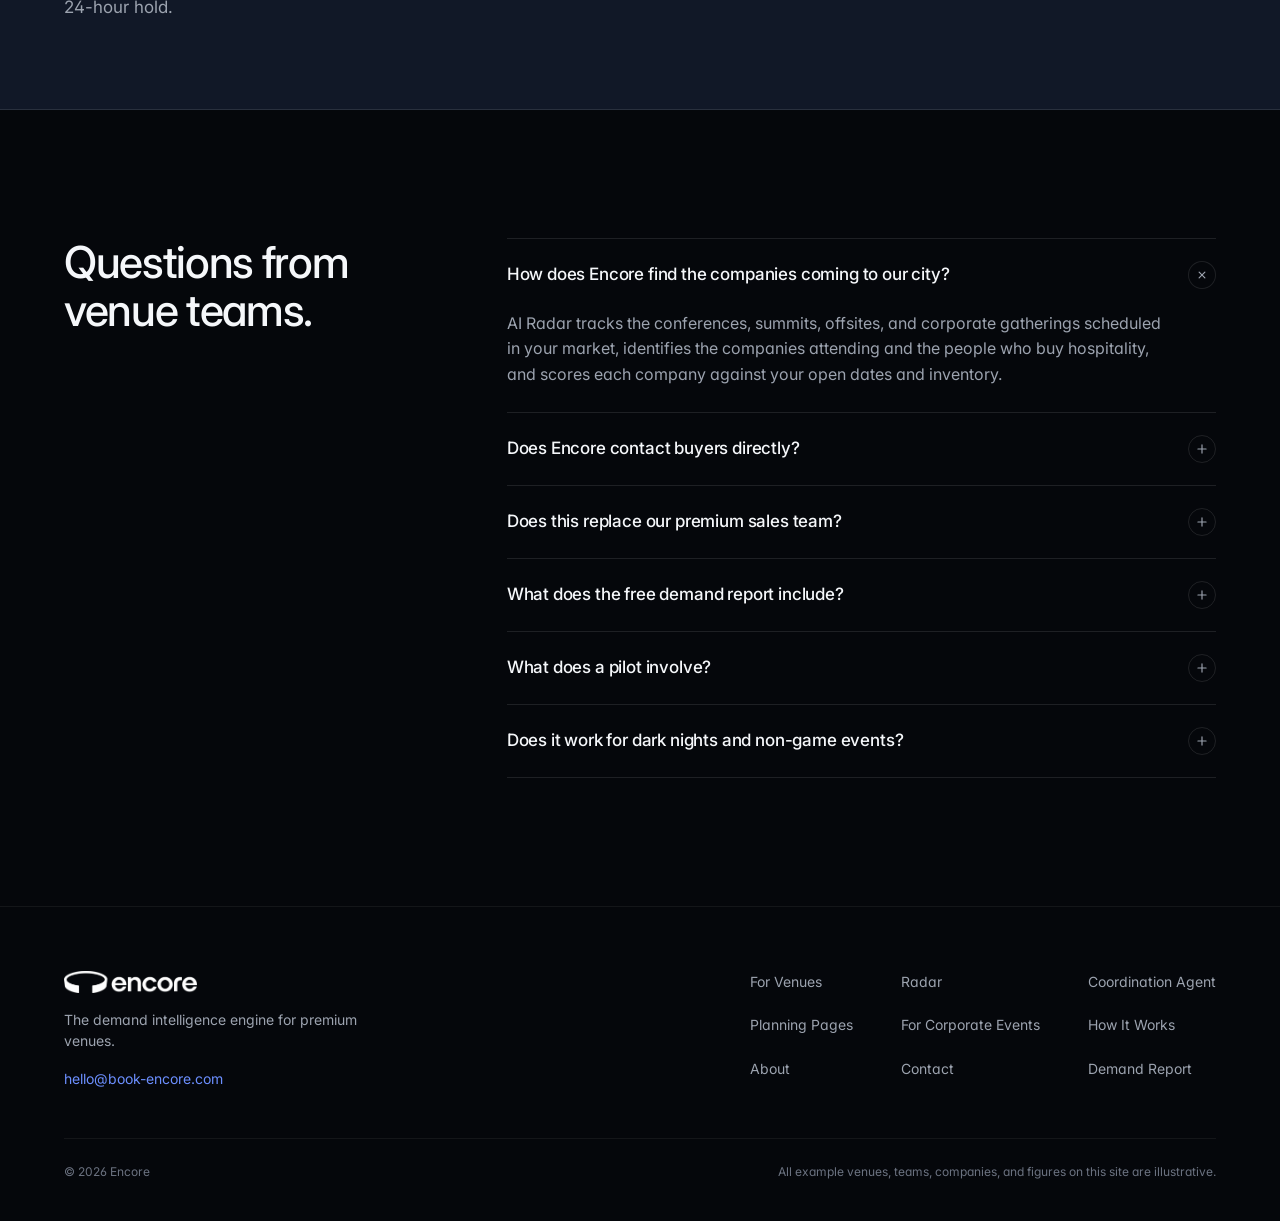
==== commit acaa9f8d: "Add testimonials carousel between the hero and the AI Radar video Ports the Testimonials canvas from" ====
--- a/index.html
+++ b/index.html
@@ -142,6 +142,65 @@
           </li>
         </ol>
         <div class="panel__foot"><svg class="i i-13" aria-hidden="true"><use href="/assets/img/icons.svg#shield-check"/></svg>Drafted for your rep. Nothing sends until they click Send.</div>
+      </div>
+    </section>
+
+    <!-- TESTIMONIALS -->
+    <section aria-labelledby="h-tst" class="container section-pad-b">
+      <div class="tst" data-tst data-reveal aria-roledescription="carousel">
+        <div class="tst__media">
+          <div class="tst__layer is-on" data-tst-item style="--origin:30% 45%;--kb:1.09">
+            <img src="/assets/brand/testimonial-court.jpg" srcset="/assets/brand/testimonial-court-800.jpg 800w, /assets/brand/testimonial-court.jpg 1536w" sizes="(max-width: 919px) 100vw, 680px" width="1536" height="1024" alt="Executives at a private event on the arena floor, with the company's name on the scoreboard" loading="lazy" decoding="async" />
+          </div>
+          <div class="tst__layer" data-tst-item style="--origin:50% 50%;--kb:1.02">
+            <img src="/assets/brand/testimonial-suite.jpg" srcset="/assets/brand/testimonial-suite-800.jpg 800w, /assets/brand/testimonial-suite.jpg 1126w" sizes="(max-width: 919px) 100vw, 680px" width="1126" height="751" alt="Guests hosting clients in a lounge suite overlooking a game" loading="lazy" decoding="async" />
+          </div>
+          <div class="tst__shade" aria-hidden="true"></div>
+          <span class="tst__caption">Concept rendering</span>
+          <div class="tst__chip">
+            <span class="badge badge--signal badge--live"><span class="badge__dot"></span><span class="tst__sig-label">Signal</span></span>
+            <span class="tst__stack">
+              <span class="tst__chip-text is-on" data-tst-item>ACME executive team · in town Oct 14</span>
+              <span class="tst__chip-text" data-tst-item>ACME client summit · nearby this week</span>
+            </span>
+          </div>
+        </div>
+
+        <div class="tst__body">
+          <div class="tst__top">
+            <h2 id="h-tst" class="eyebrow">From the venue</h2>
+            <div class="tst__arrows">
+              <button type="button" class="tst__arrow" data-tst-prev aria-label="Previous testimonial"><svg class="i i-16" aria-hidden="true"><use href="/assets/img/icons.svg#arrow-left"/></svg></button>
+              <button type="button" class="tst__arrow" data-tst-next aria-label="Next testimonial"><svg class="i i-16" aria-hidden="true"><use href="/assets/img/icons.svg#arrow-right"/></svg></button>
+            </div>
+          </div>
+
+          <div class="tst__stack tst__slides">
+            <figure class="tst__slide is-on" data-tst-item role="group" aria-roledescription="slide" aria-label="1 of 2">
+              <blockquote>“It was an off night on our calendar with nothing on the books. We would never have reached out to ACME, and we had no idea they were in town. Encore found them and turned that night into an unforgettable event for their executives. It booked in days.”</blockquote>
+              <figcaption><span class="tst__name">VP, Premium Sales</span><span class="tst__role">NBA team</span></figcaption>
+              <dl class="tst__facts">
+                <div><dt>Signal</dt><dd>Executive offsite</dd></div>
+                <div><dt>Guests</dt><dd>25 · Oct 14</dd></div>
+                <div><dt>Booked in</dt><dd>4 days</dd></div>
+              </dl>
+            </figure>
+            <figure class="tst__slide" data-tst-item role="group" aria-roledescription="slide" aria-label="2 of 2" aria-hidden="true">
+              <blockquote>“That lounge suite would have sat empty. ACME was never a company we'd have thought to call. Encore saw the demand before we did, put us in front of the right person and filled the suite with their top clients.”</blockquote>
+              <figcaption><span class="tst__name">Chief Revenue Officer</span><span class="tst__role">NBA team</span></figcaption>
+              <dl class="tst__facts">
+                <div><dt>Signal</dt><dd>Client summit</dd></div>
+                <div><dt>Guests</dt><dd>50 · Lounge suite</dd></div>
+                <div><dt>Inventory</dt><dd>Otherwise empty</dd></div>
+              </dl>
+            </figure>
+          </div>
+
+          <div class="tst__tabs">
+            <button type="button" class="tst__tab is-on" data-tst-tab aria-current="true"><span class="tst__bar"><span></span></span><span class="tst__tab-label">01 · Off night · 25 guests</span></button>
+            <button type="button" class="tst__tab" data-tst-tab><span class="tst__bar"><span></span></span><span class="tst__tab-label">02 · Lounge suite · 50 guests</span></button>
+          </div>
+        </div>
       </div>
     </section>
 
--- a/assets/css/site.css
+++ b/assets/css/site.css
@@ -224,6 +224,71 @@
 .hstep__quote span { display: block; margin-bottom: 2px; }
 .panel__foot { display: flex; align-items: center; gap: 8px; padding: 14px 20px; border-top: 1px solid var(--border-subtle); font-size: 12px; color: var(--text-tertiary); }
 
+/* ---- Testimonials carousel ---------------------------------------------- */
+.tst { display: flex; background: var(--surface-1); border: 1px solid var(--border-subtle); border-radius: 28px; overflow: hidden; box-shadow: var(--shadow-card); }
+.tst__media { position: relative; flex: 1.35 1 0; min-height: 440px; overflow: hidden; background: var(--bg-page); }
+.tst__layer { position: absolute; inset: 0; opacity: 0; transition: opacity 1.2s var(--ease-out); }
+.tst__layer.is-on { opacity: 1; }
+.tst__layer img { width: 100%; height: 100%; object-fit: cover; transform-origin: var(--origin, 50% 50%); transform: scale(1); transition: transform 0s linear 1.2s; }
+.tst.is-kb .tst__layer.is-on img { transform: scale(var(--kb, 1.05)); transition: transform 12s linear; }
+.tst__shade { position: absolute; inset: 0; background: linear-gradient(180deg, rgba(5,7,11,0) 55%, rgba(5,7,11,.7) 100%); pointer-events: none; }
+.tst__caption { position: absolute; top: 14px; left: 16px; padding: 4px 8px; border-radius: 6px; background: rgba(5,7,11,.55); font: 500 10px var(--font-mono); letter-spacing: .12em; text-transform: uppercase; color: var(--gray-300); pointer-events: none; }
+.tst__chip {
+  position: absolute; left: 20px; bottom: 20px; max-width: calc(100% - 40px); display: flex; align-items: center; gap: 12px;
+  padding: 10px 16px 10px 10px; background: rgba(5,7,11,.64); -webkit-backdrop-filter: blur(20px); backdrop-filter: blur(20px);
+  border: 1px solid var(--border-default); border-radius: 999px; pointer-events: none;
+}
+.tst__stack { display: grid; min-width: 0; }
+.tst__stack > * { grid-area: 1 / 1; }
+.tst__chip-text { font: 500 13px/1.3 var(--font-sans); color: var(--text-primary); opacity: 0; transform: translateY(8px); transition: opacity .5s var(--ease-out), transform .8s var(--ease-out); }
+.tst__chip-text.is-on { opacity: 1; transform: none; transition-delay: .38s; }
+
+.tst__body { flex: 1 1 0; min-width: 0; display: flex; flex-direction: column; gap: 24px; padding: 36px 40px 28px; }
+.tst__top { display: flex; align-items: center; justify-content: space-between; gap: 16px; }
+.tst__arrows { display: flex; gap: 8px; }
+.tst__arrow { width: 40px; height: 40px; display: grid; place-items: center; padding: 0; border-radius: 10px; border: 1px solid var(--border-default); background: var(--surface-2); color: var(--text-secondary); cursor: pointer; transition: background 200ms var(--ease-out), color 200ms var(--ease-out); }
+.tst__arrow:hover { background: var(--surface-3); color: var(--text-primary); }
+.tst__slides { flex: 1; }
+.tst__slide { display: flex; flex-direction: column; gap: 20px; opacity: 0; visibility: hidden; transform: translateY(12px); transition: opacity .5s var(--ease-out), transform .8s var(--ease-out), visibility 0s linear .5s; }
+.tst__slide.is-on { opacity: 1; visibility: visible; transform: none; transition-delay: .38s, .38s, 0s; }
+.tst__slide blockquote { margin: 0; font: 500 21px/1.4 var(--font-sans); letter-spacing: -.015em; text-wrap: pretty; }
+.tst__slide figcaption { display: flex; flex-direction: column; gap: 4px; }
+.tst__name { font: 500 15px/1.4 var(--font-sans); }
+.tst__role { font-size: 14px; line-height: 1.4; color: var(--text-secondary); }
+.tst__facts { display: grid; grid-template-columns: repeat(3, minmax(0, 1fr)); gap: 16px; margin: auto 0 0; padding-top: 20px; border-top: 1px solid var(--border-subtle); }
+.tst__facts div { display: flex; flex-direction: column; gap: 8px; min-width: 0; }
+.tst__facts dt { font: 500 11px/1 var(--font-mono); letter-spacing: .16em; text-transform: uppercase; color: var(--text-tertiary); }
+.tst__facts dd { margin: 0; font: 500 15px/1.35 var(--font-sans); font-variant-numeric: tabular-nums; }
+.tst__tabs { display: grid; grid-template-columns: repeat(2, minmax(0, 1fr)); gap: 16px; }
+.tst__tab { display: flex; flex-direction: column; gap: 12px; min-width: 0; padding: 0 0 4px; background: none; border: 0; text-align: left; cursor: pointer; }
+.tst__bar { display: block; height: 2px; border-radius: 2px; background: rgba(255,255,255,.10); overflow: hidden; }
+.tst__bar span { display: block; height: 100%; width: 0; background: rgba(255,255,255,.28); }
+.tst__tab.is-on .tst__bar span { background: var(--signal-500); }
+.tst__tab.is-past .tst__bar span { width: 100%; }
+.tst__tab-label { font: 500 11px/1.4 var(--font-mono); letter-spacing: .14em; text-transform: uppercase; color: var(--text-secondary); transition: color .2s; }
+.tst__tab.is-on .tst__tab-label, .tst__tab:hover .tst__tab-label { color: var(--text-primary); }
+
+@media (max-width: 919px) {
+  .tst { flex-direction: column; }
+  .tst__media { flex: none; min-height: 0; aspect-ratio: 16 / 9; }
+}
+@media (max-width: 599px) {
+  .tst { border-radius: 22px; }
+  .tst__media { aspect-ratio: 4 / 3; }
+  .tst__chip { left: 12px; bottom: 12px; max-width: calc(100% - 24px); gap: 8px; padding: 6px 12px 6px 6px; }
+  .tst__chip-text { font-size: 12px; }
+  .tst__caption { top: 10px; left: 12px; }
+  .tst__body { padding: 22px 20px 20px; gap: 20px; }
+  .tst__arrow { width: 44px; height: 44px; }
+  .tst__slide blockquote { font-size: 18px; }
+  .tst__facts { gap: 12px; padding-top: 16px; }
+  .tst__facts dt { font-size: 10px; letter-spacing: .12em; }
+  .tst__facts dd { font-size: 14px; }
+  .tst__tab-label { font-size: 10px; letter-spacing: .12em; }
+  .tst__sig-label { display: none; }
+  .tst__chip .badge { padding: 0 8px; }
+}
+
 /* ---- Video -------------------------------------------------------------- */
 .video-wrap { position: relative; border-radius: 20px; overflow: hidden; border: 1px solid var(--border-default); background: var(--surface-1); box-shadow: var(--shadow-pop); aspect-ratio: 16 / 9; }
 .video-wrap video { width: 100%; height: 100%; object-fit: cover; }
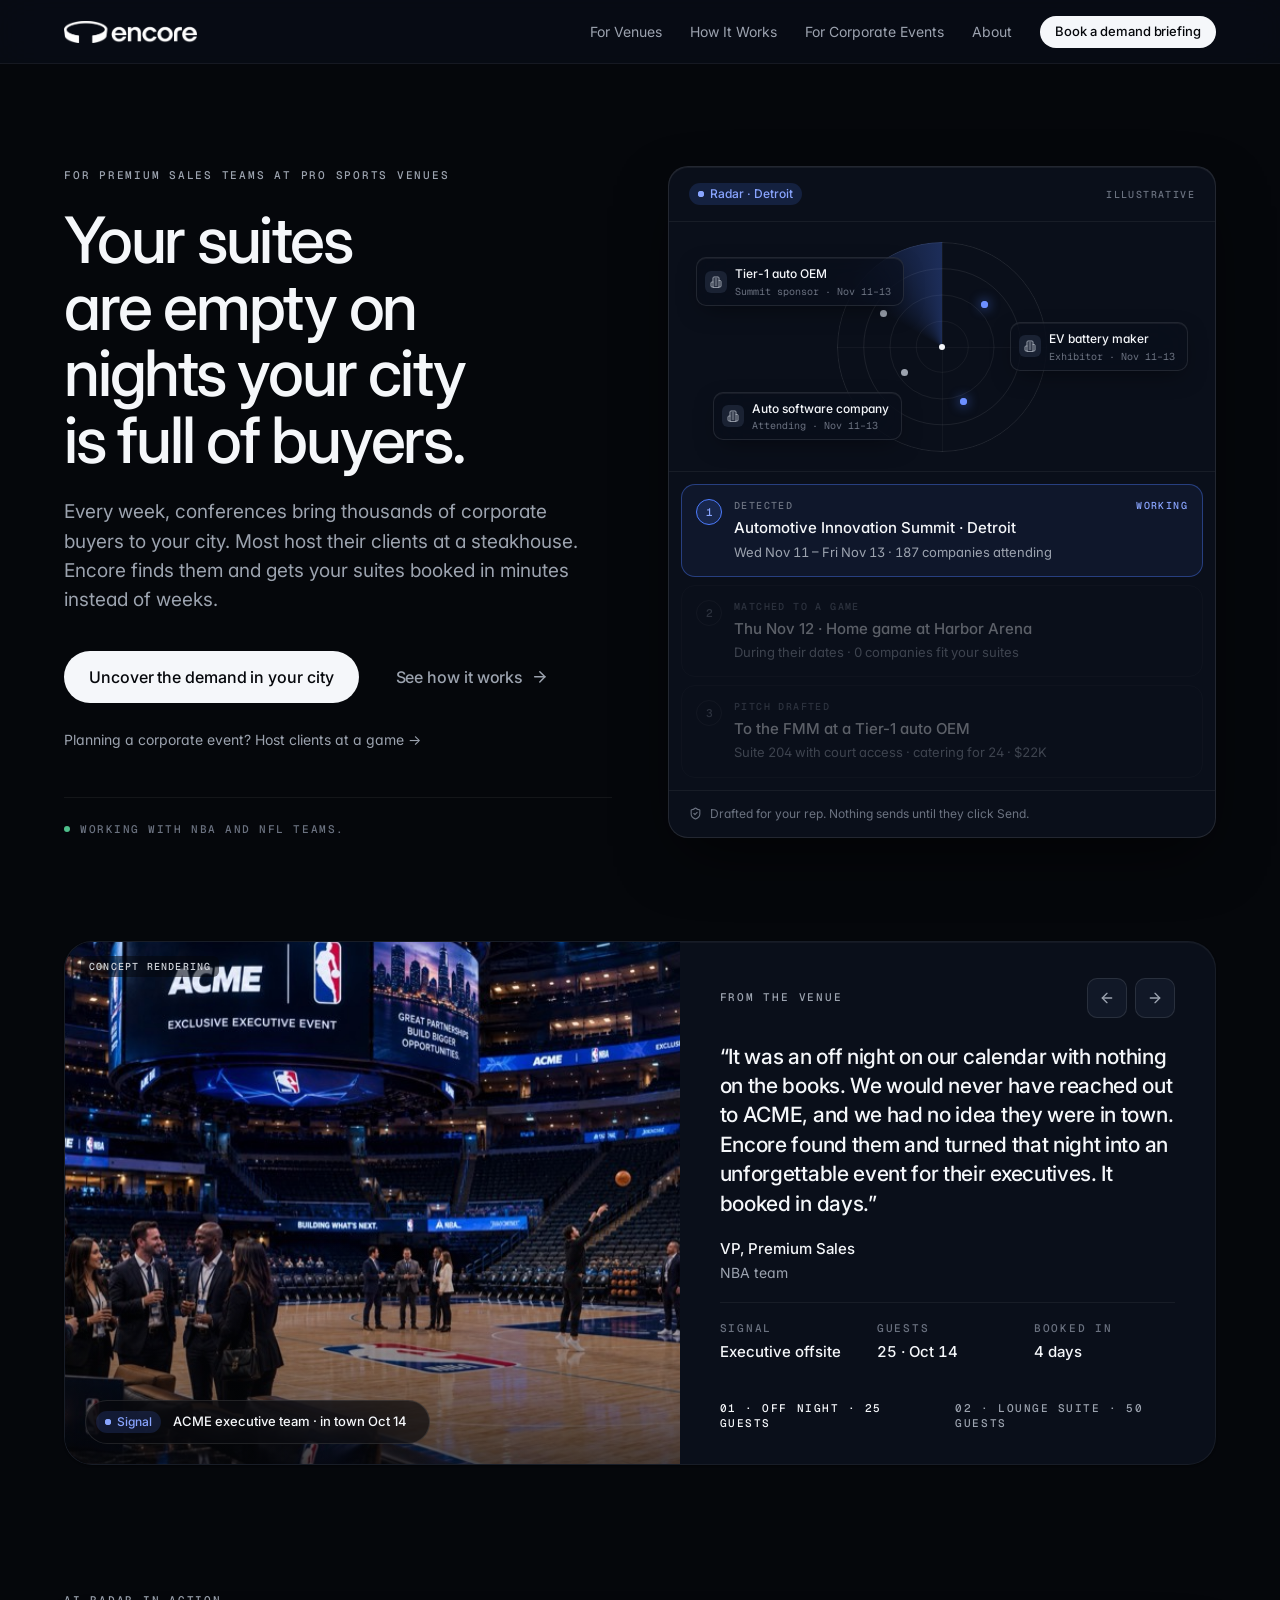
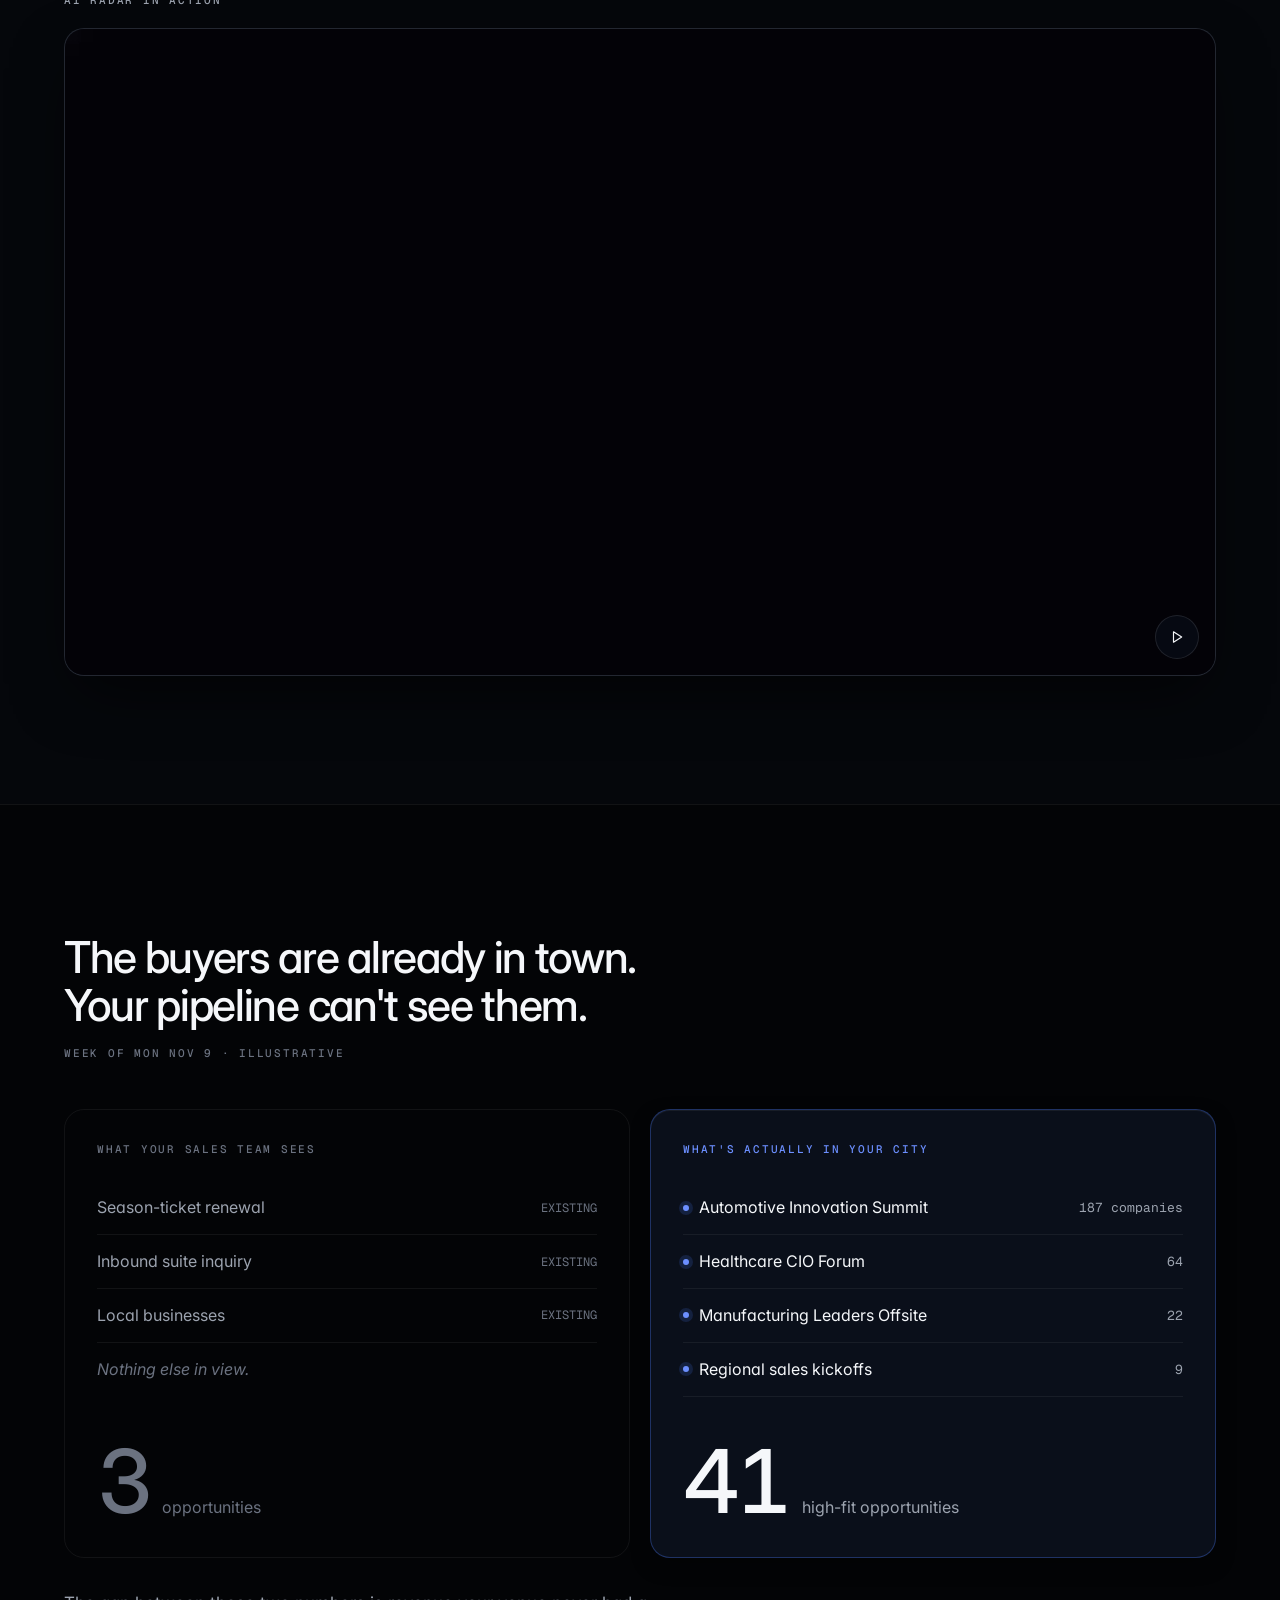
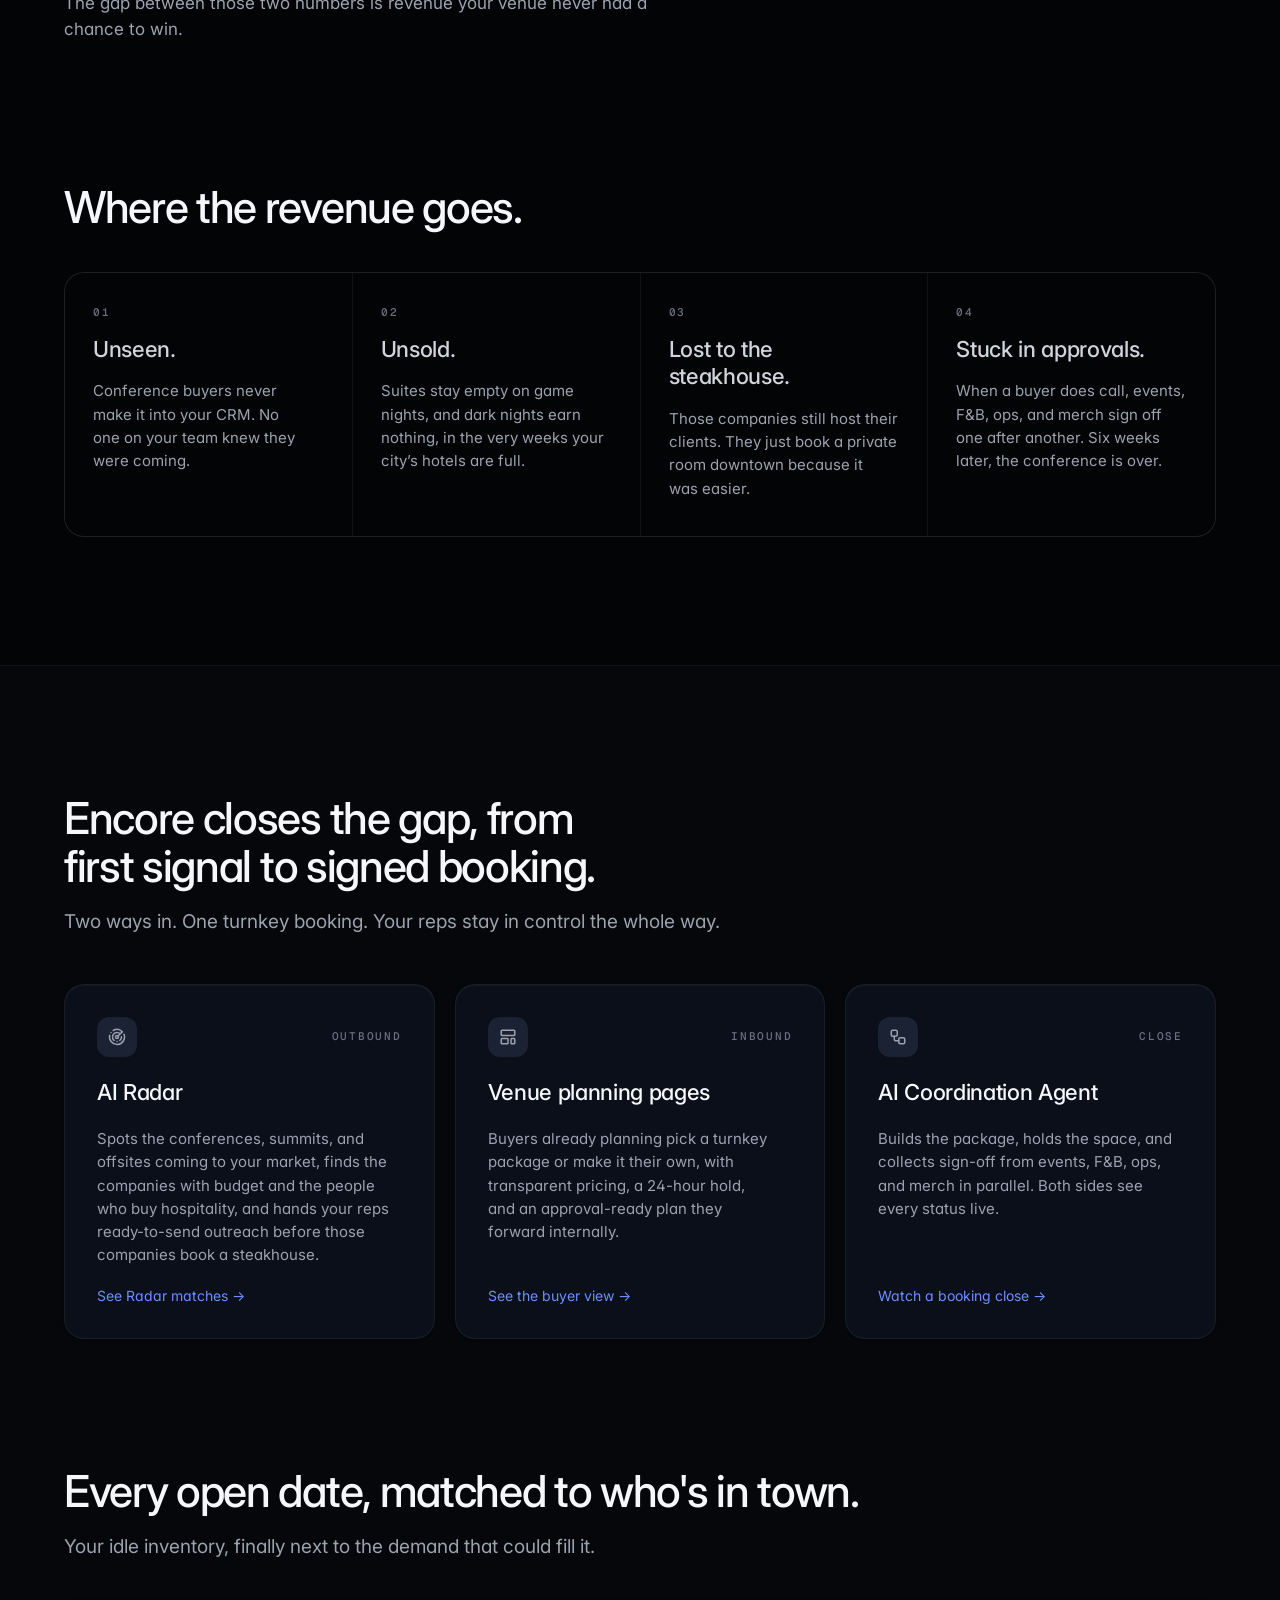
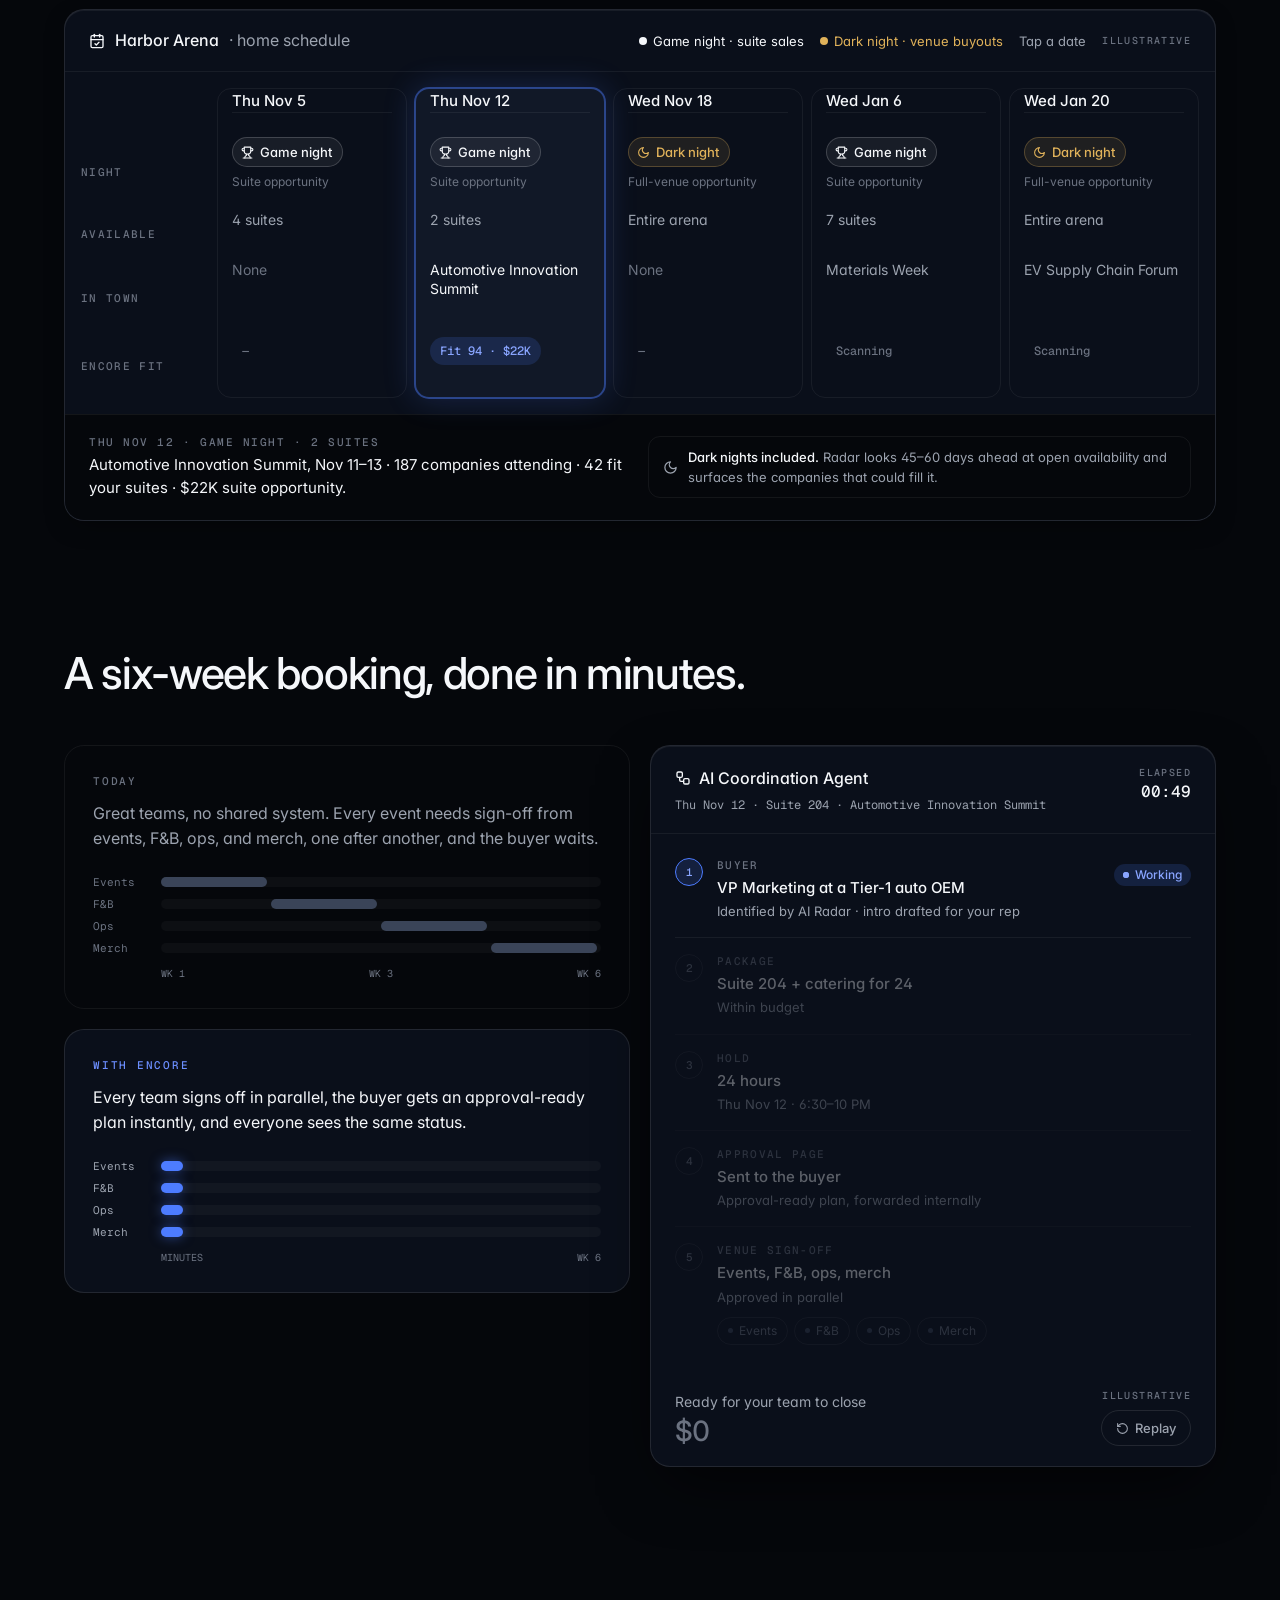
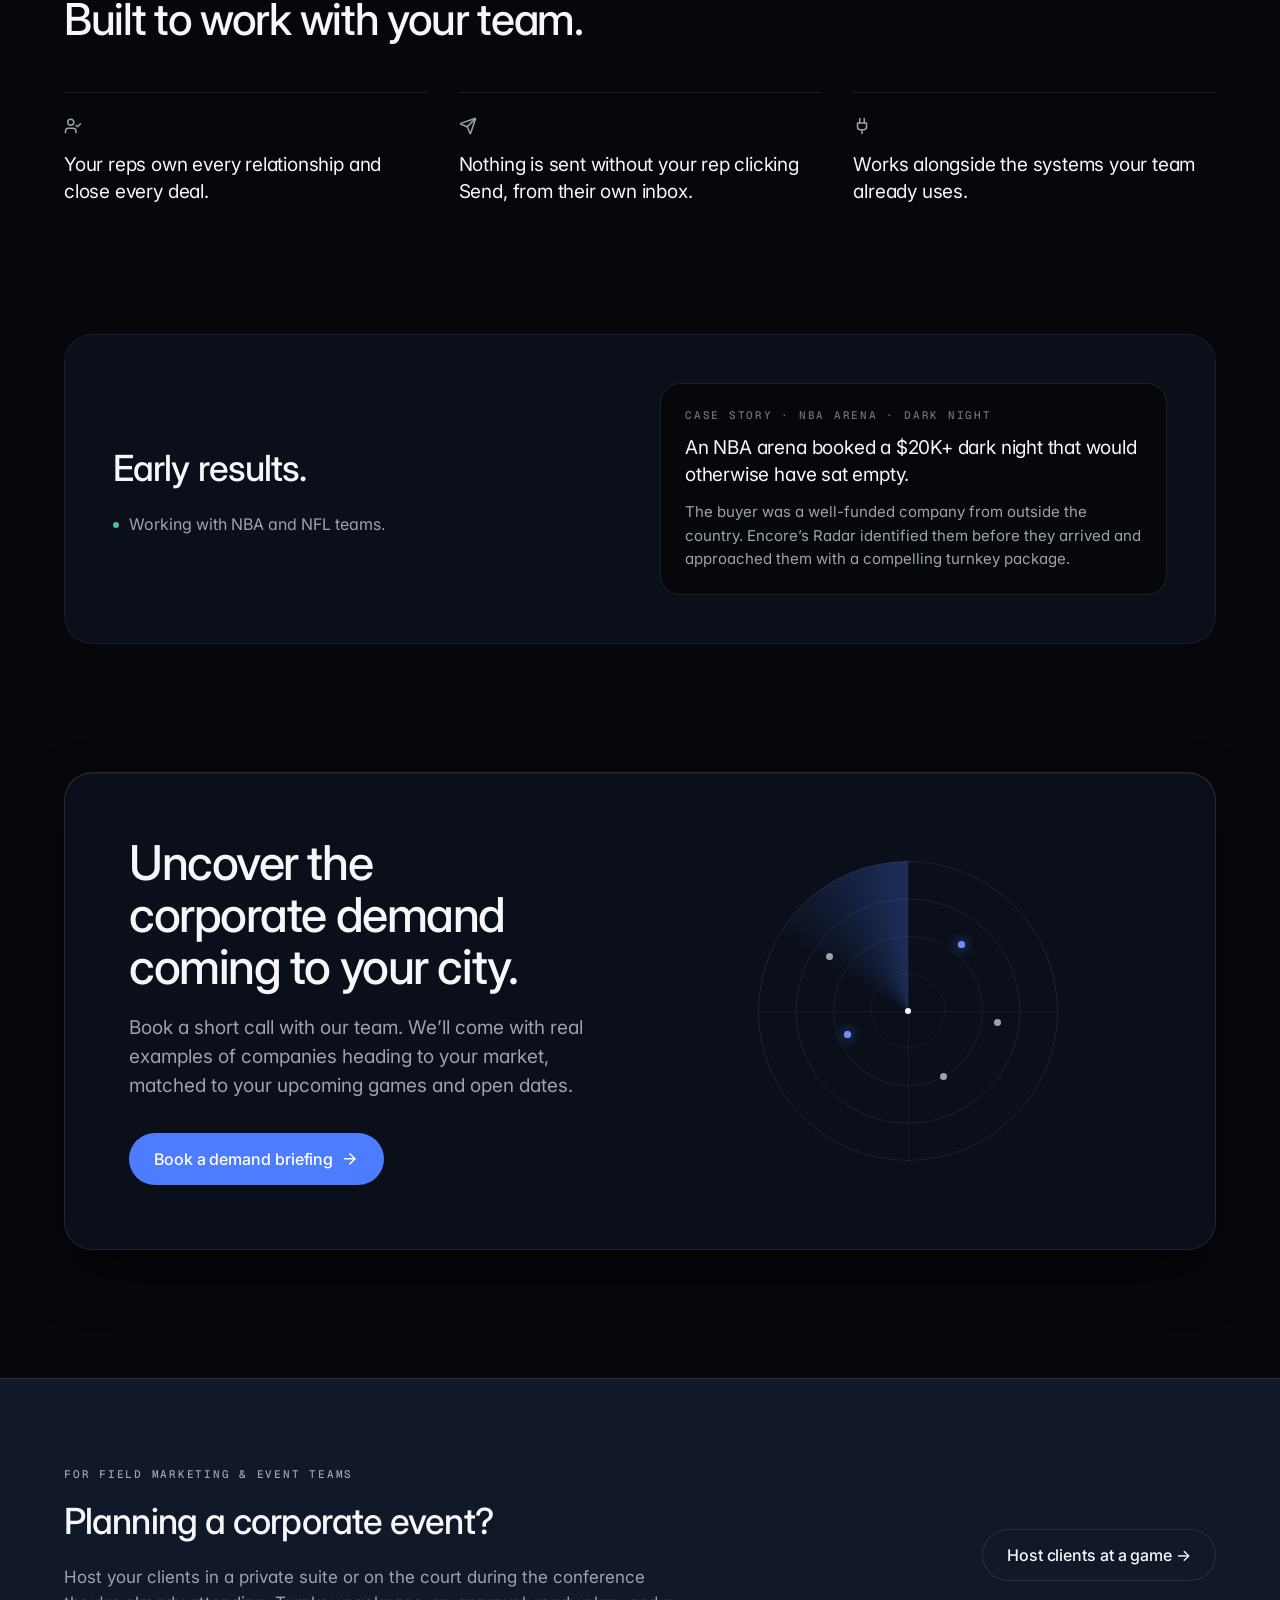
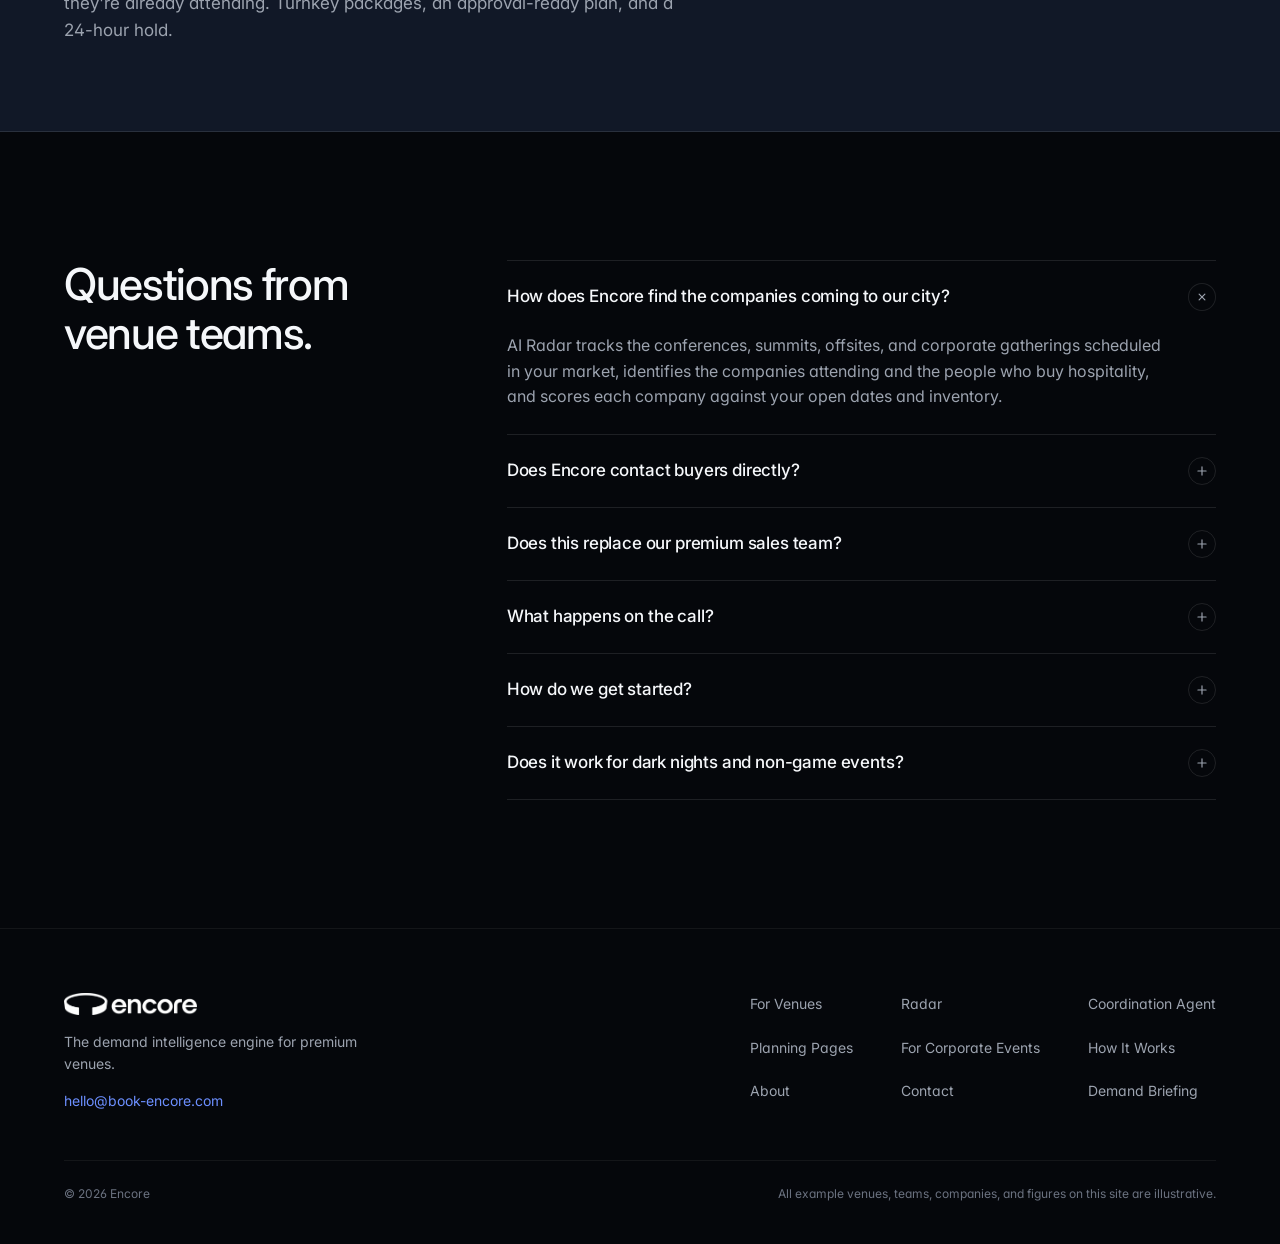
==== commit 8db4f73c: "Replace free-report and pilot language with book-a-briefing CTAs Repositions the offer as a call whe" ====
--- a/index.html
+++ b/index.html
@@ -34,8 +34,8 @@
       {"@type":"Question","name":"How does Encore find the companies coming to our city?","acceptedAnswer":{"@type":"Answer","text":"AI Radar tracks the conferences, summits, offsites, and corporate gatherings scheduled in your market, identifies the companies attending and the people who buy hospitality, and scores each company against your open dates and inventory."}},
       {"@type":"Question","name":"Does Encore contact buyers directly?","acceptedAnswer":{"@type":"Answer","text":"No. Encore drafts the outreach. Your rep reviews it and sends it from their own inbox. Nothing is ever auto-sent."}},
       {"@type":"Question","name":"Does this replace our premium sales team?","acceptedAnswer":{"@type":"Answer","text":"No. Encore fills your team’s pipeline and removes the coordination work. Your reps own every relationship and close every deal."}},
-      {"@type":"Question","name":"What does the free demand report include?","acceptedAnswer":{"@type":"Answer","text":"A snapshot of the next 90 days in your market: how many conferences and summits are coming, how many companies are attending, the estimated total opportunity, and a few standout opportunities matched to your open dates. The full company list and ready-to-send outreach come with a pilot."}},
-      {"@type":"Question","name":"What does a pilot involve?","acceptedAnswer":{"@type":"Answer","text":"A pilot focuses on a defined window of open dates. Encore surfaces high-fit companies and drafts outreach, your reps send and close, and we review results together. No integration is required to start."}},
+      {"@type":"Question","name":"What happens on the call?","acceptedAnswer":{"@type":"Answer","text":"We come prepared with real examples of conferences, summits and companies heading to your market, matched to your upcoming games and open dates. We’ll show you how Encore finds them and talk through what they could mean for your suites and spaces."}},
+      {"@type":"Question","name":"How do we get started?","acceptedAnswer":{"@type":"Answer","text":"It starts with a conversation. Book a call and we’ll walk through examples of demand in your market and how Encore would work alongside your premium sales team. No integration is needed to see it."}},
       {"@type":"Question","name":"Does it work for dark nights and non-game events?","acceptedAnswer":{"@type":"Answer","text":"Yes. Radar looks 45–60 days ahead at open availability, including dark nights, and surfaces companies that could fill a suite, a club, or a full-venue buyout."}}
     ]}
   ]
@@ -52,7 +52,7 @@
         <a href="#turn">How It Works</a>
         <a href="#corporate">For Corporate Events</a>
         <a href="#faq">About</a>
-        <a href="/demand-report/" class="btn btn-primary btn-sm">Get your free demand report</a>
+        <a href="/demand-report/" class="btn btn-primary btn-sm">Book a demand briefing</a>
       </div>
       <button class="nav__toggle" type="button" data-nav-toggle aria-expanded="false" aria-controls="mobile-menu" aria-label="Menu">
         <svg class="i i-open" aria-hidden="true"><use href="/assets/img/icons.svg#menu"/></svg>
@@ -64,7 +64,7 @@
       <a href="#turn">How It Works</a>
       <a href="#corporate">For Corporate Events</a>
       <a href="#faq">About</a>
-      <a href="/demand-report/" class="btn btn-primary btn-lg btn-block">Get your free demand report</a>
+      <a href="/demand-report/" class="btn btn-primary btn-lg btn-block">Book a demand briefing</a>
     </nav>
   </header>
 
@@ -77,11 +77,11 @@
         <h1 id="h1">Your suites are empty on nights your city is full of buyers.</h1>
         <p class="lede">Every week, conferences bring thousands of corporate buyers to your city. Most host their clients at a steakhouse. Encore finds them and gets your suites booked in minutes instead of weeks.</p>
         <div class="hero__actions">
-          <a href="/demand-report/" class="btn btn-primary btn-lg">Get your free demand report</a>
+          <a href="/demand-report/" class="btn btn-primary btn-lg">Uncover the demand in your city</a>
           <a href="#turn" class="btn btn-ghost btn-lg">See how it works <svg class="i" aria-hidden="true"><use href="/assets/img/icons.svg#arrow-right"/></svg></a>
         </div>
         <a href="#corporate" class="hero__corp">Planning a corporate event? Host clients at a game →</a>
-        <div class="hero__proof"><span class="dot"></span>Now piloting with NBA and NFL teams.</div>
+        <div class="hero__proof"><span class="dot"></span>Working with NBA and NFL teams.</div>
       </div>
 
       <div class="panel hero-card" data-trigger="hero">
@@ -500,7 +500,7 @@
         <div class="proof" data-reveal>
           <div>
             <h2 id="h-proof">Early results.</h2>
-            <p class="proof__pilot"><span class="dot"></span>Now piloting with NBA and NFL teams.</p>
+            <p class="proof__pilot"><span class="dot"></span>Working with NBA and NFL teams.</p>
           </div>
           <figure>
             <p class="eyebrow eyebrow--dim">Case story · NBA arena · Dark night</p>
@@ -516,9 +516,9 @@
       <div class="container section-pad section-pad-b">
         <div class="offer" data-reveal>
           <div>
-            <h2 id="h-offer">See the demand you're missing, free.</h2>
-            <p class="lede">Get a 90-day demand report for your arena: how many conferences and companies are headed to your city, and a few of the best opportunities for your open dates. No commitment, no integration required.</p>
-            <div class="offer__cta"><a href="/demand-report/" class="btn btn-signal btn-lg">Get my demand report <svg class="i" aria-hidden="true"><use href="/assets/img/icons.svg#arrow-right"/></svg></a></div>
+            <h2 id="h-offer">Uncover the corporate demand coming to your city.</h2>
+            <p class="lede">Book a short call with our team. We’ll come with real examples of companies heading to your market, matched to your upcoming games and open dates.</p>
+            <div class="offer__cta"><a href="/demand-report/" class="btn btn-signal btn-lg">Book a demand briefing <svg class="i" aria-hidden="true"><use href="/assets/img/icons.svg#arrow-right"/></svg></a></div>
           </div>
           <div class="offer__radar">
             <div class="radar" style="--size:300px" aria-hidden="true">
@@ -567,12 +567,12 @@
             <div class="faq__a" id="faq-a2" role="region" aria-labelledby="faq-q2"><div><p>No. Encore fills your team’s pipeline and removes the coordination work. Your reps own every relationship and close every deal.</p></div></div>
           </div>
           <div class="faq__item">
-            <button type="button" class="faq__q" aria-expanded="false" aria-controls="faq-a3" id="faq-q3"><span>What does the free demand report include?</span><span class="faq__icon"><svg class="i i-14" aria-hidden="true"><use href="/assets/img/icons.svg#plus"/></svg></span></button>
-            <div class="faq__a" id="faq-a3" role="region" aria-labelledby="faq-q3"><div><p>A snapshot of the next 90 days in your market: how many conferences and summits are coming, how many companies are attending, the estimated total opportunity, and a few standout opportunities matched to your open dates. The full company list and ready-to-send outreach come with a pilot.</p></div></div>
+            <button type="button" class="faq__q" aria-expanded="false" aria-controls="faq-a3" id="faq-q3"><span>What happens on the call?</span><span class="faq__icon"><svg class="i i-14" aria-hidden="true"><use href="/assets/img/icons.svg#plus"/></svg></span></button>
+            <div class="faq__a" id="faq-a3" role="region" aria-labelledby="faq-q3"><div><p>We come prepared with real examples of conferences, summits and companies heading to your market, matched to your upcoming games and open dates. We’ll show you how Encore finds them and talk through what they could mean for your suites and spaces.</p></div></div>
           </div>
           <div class="faq__item">
-            <button type="button" class="faq__q" aria-expanded="false" aria-controls="faq-a4" id="faq-q4"><span>What does a pilot involve?</span><span class="faq__icon"><svg class="i i-14" aria-hidden="true"><use href="/assets/img/icons.svg#plus"/></svg></span></button>
-            <div class="faq__a" id="faq-a4" role="region" aria-labelledby="faq-q4"><div><p>A pilot focuses on a defined window of open dates. Encore surfaces high-fit companies and drafts outreach, your reps send and close, and we review results together. No integration is required to start.</p></div></div>
+            <button type="button" class="faq__q" aria-expanded="false" aria-controls="faq-a4" id="faq-q4"><span>How do we get started?</span><span class="faq__icon"><svg class="i i-14" aria-hidden="true"><use href="/assets/img/icons.svg#plus"/></svg></span></button>
+            <div class="faq__a" id="faq-a4" role="region" aria-labelledby="faq-q4"><div><p>It starts with a conversation. Book a call and we’ll walk through examples of demand in your market and how Encore would work alongside your premium sales team. No integration is needed to see it.</p></div></div>
           </div>
           <div class="faq__item">
             <button type="button" class="faq__q" aria-expanded="false" aria-controls="faq-a5" id="faq-q5"><span>Does it work for dark nights and non-game events?</span><span class="faq__icon"><svg class="i i-14" aria-hidden="true"><use href="/assets/img/icons.svg#plus"/></svg></span></button>
@@ -602,7 +602,7 @@
           <a href="#turn">How It Works</a>
           <a href="#faq">About</a>
           <a href="mailto:hello@book-encore.com">Contact</a>
-          <a href="/demand-report/">Demand Report</a>
+          <a href="/demand-report/">Demand Briefing</a>
         </nav>
       </div>
       <div class="footer__legal">
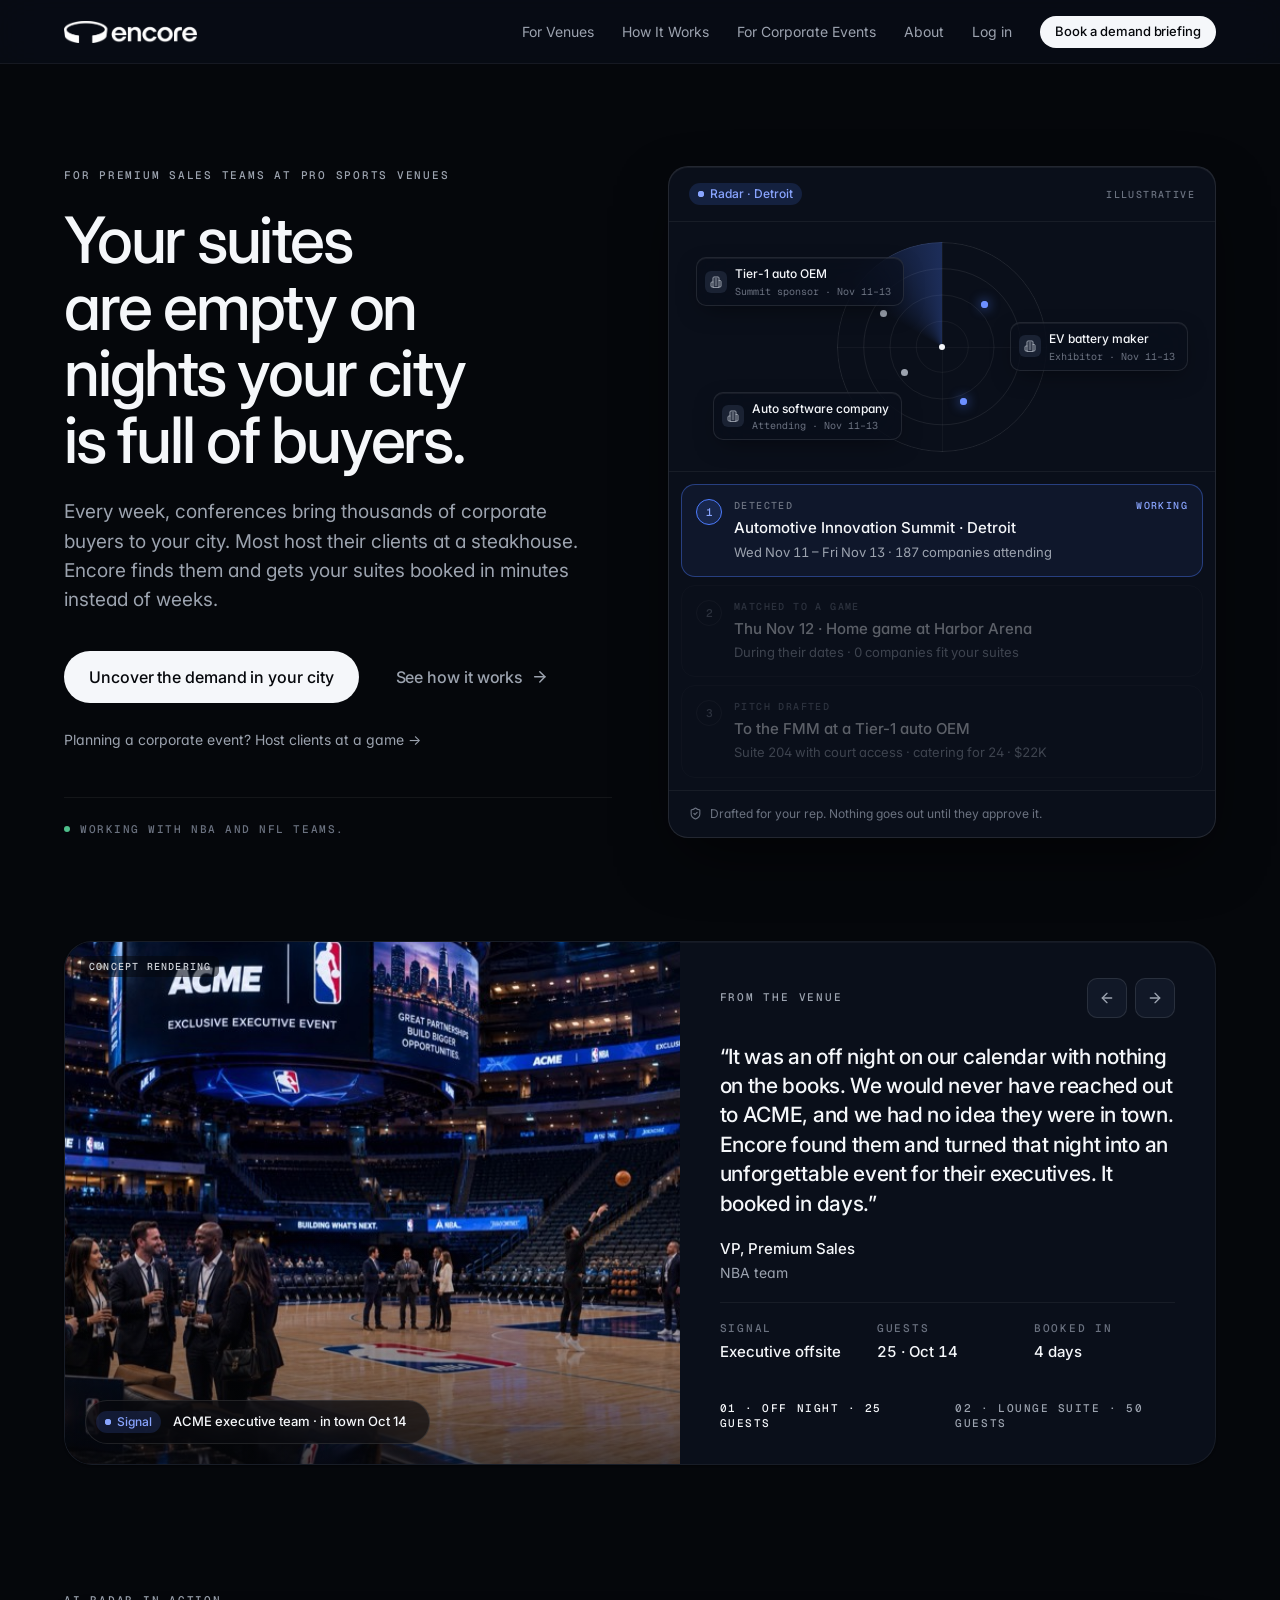
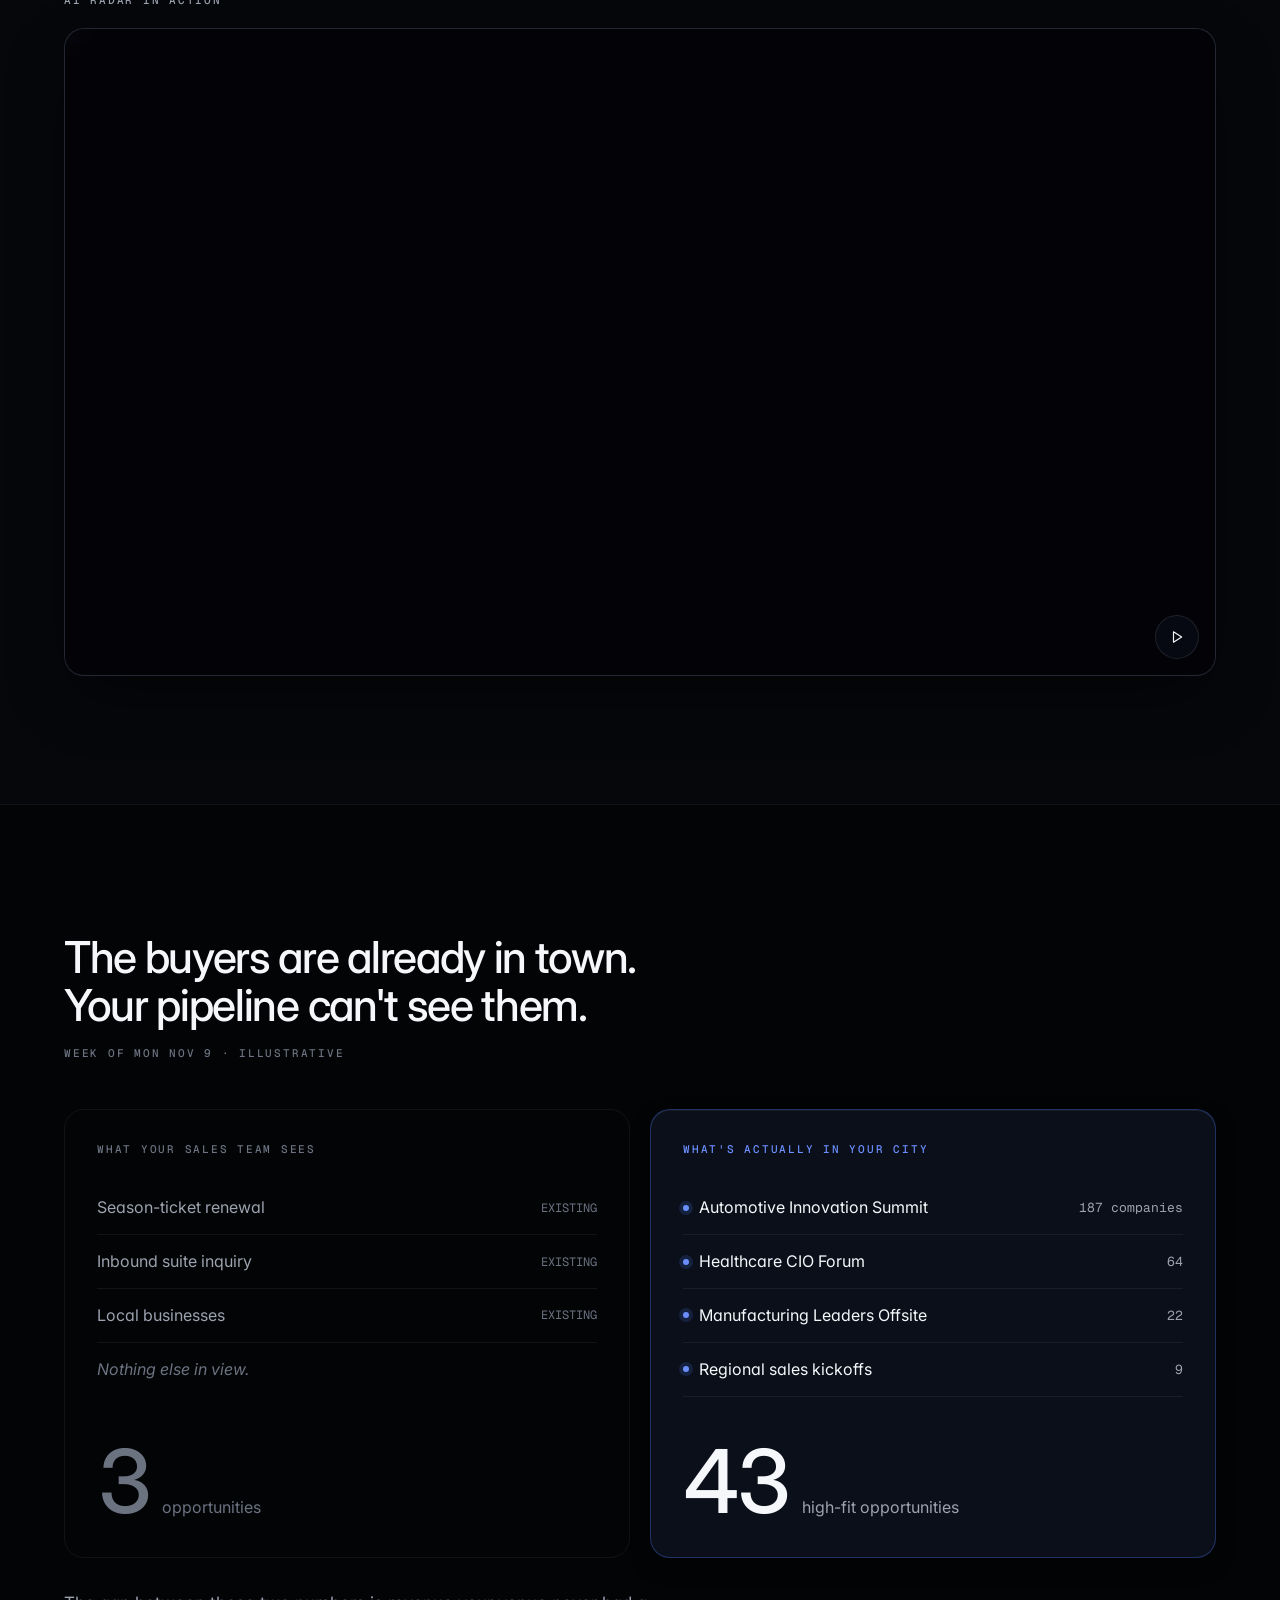
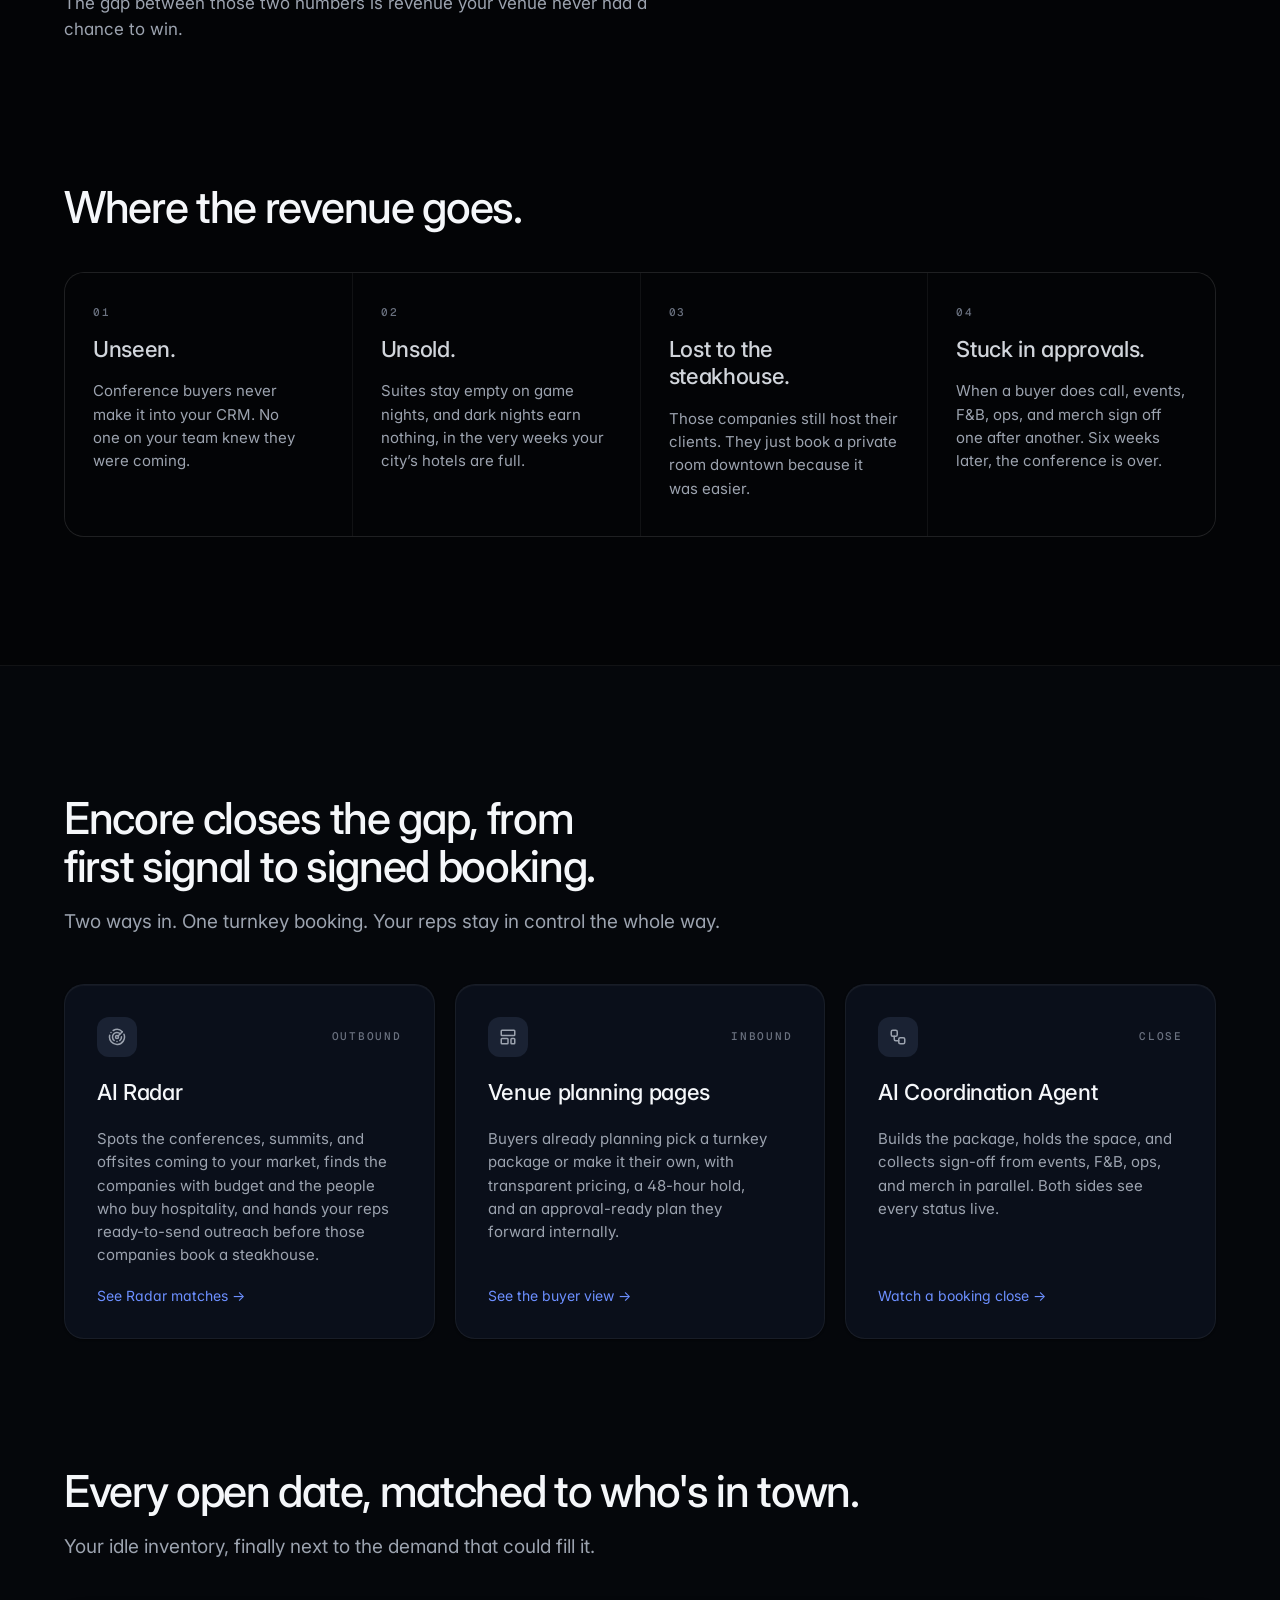
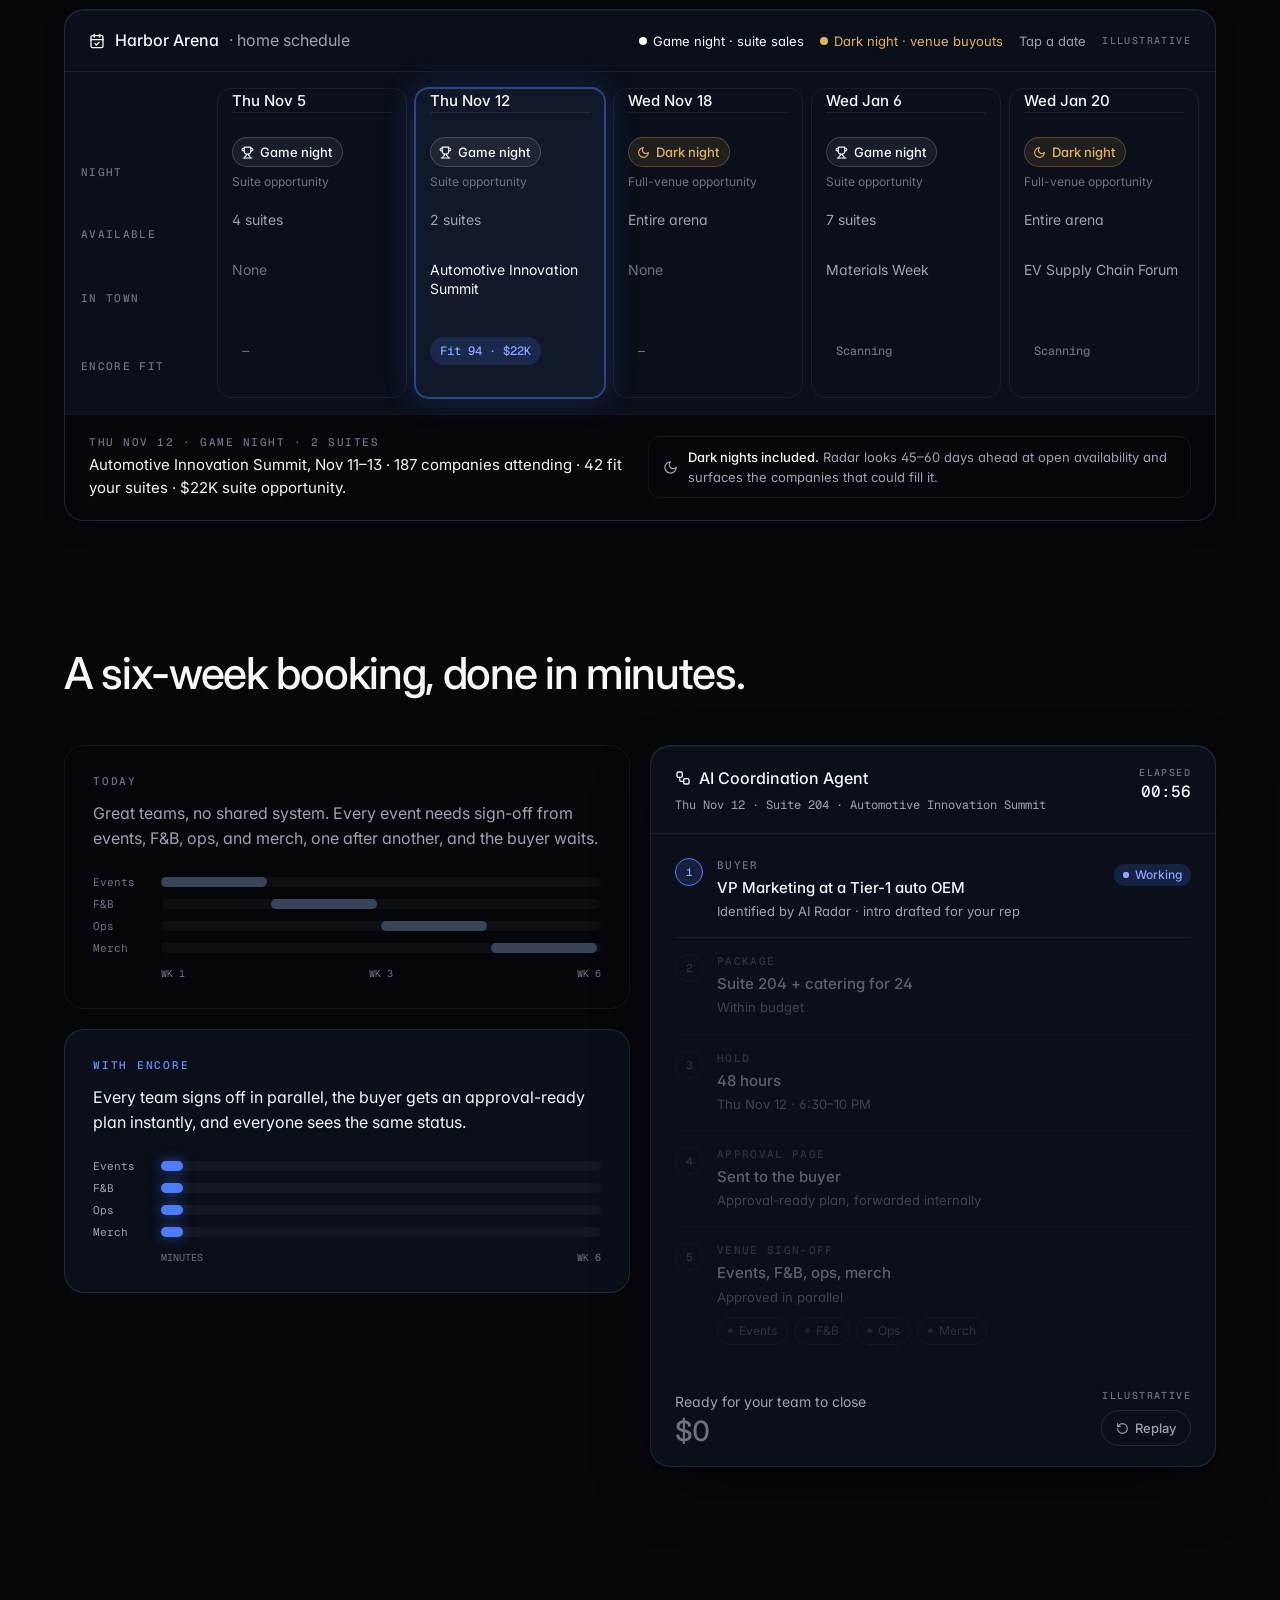
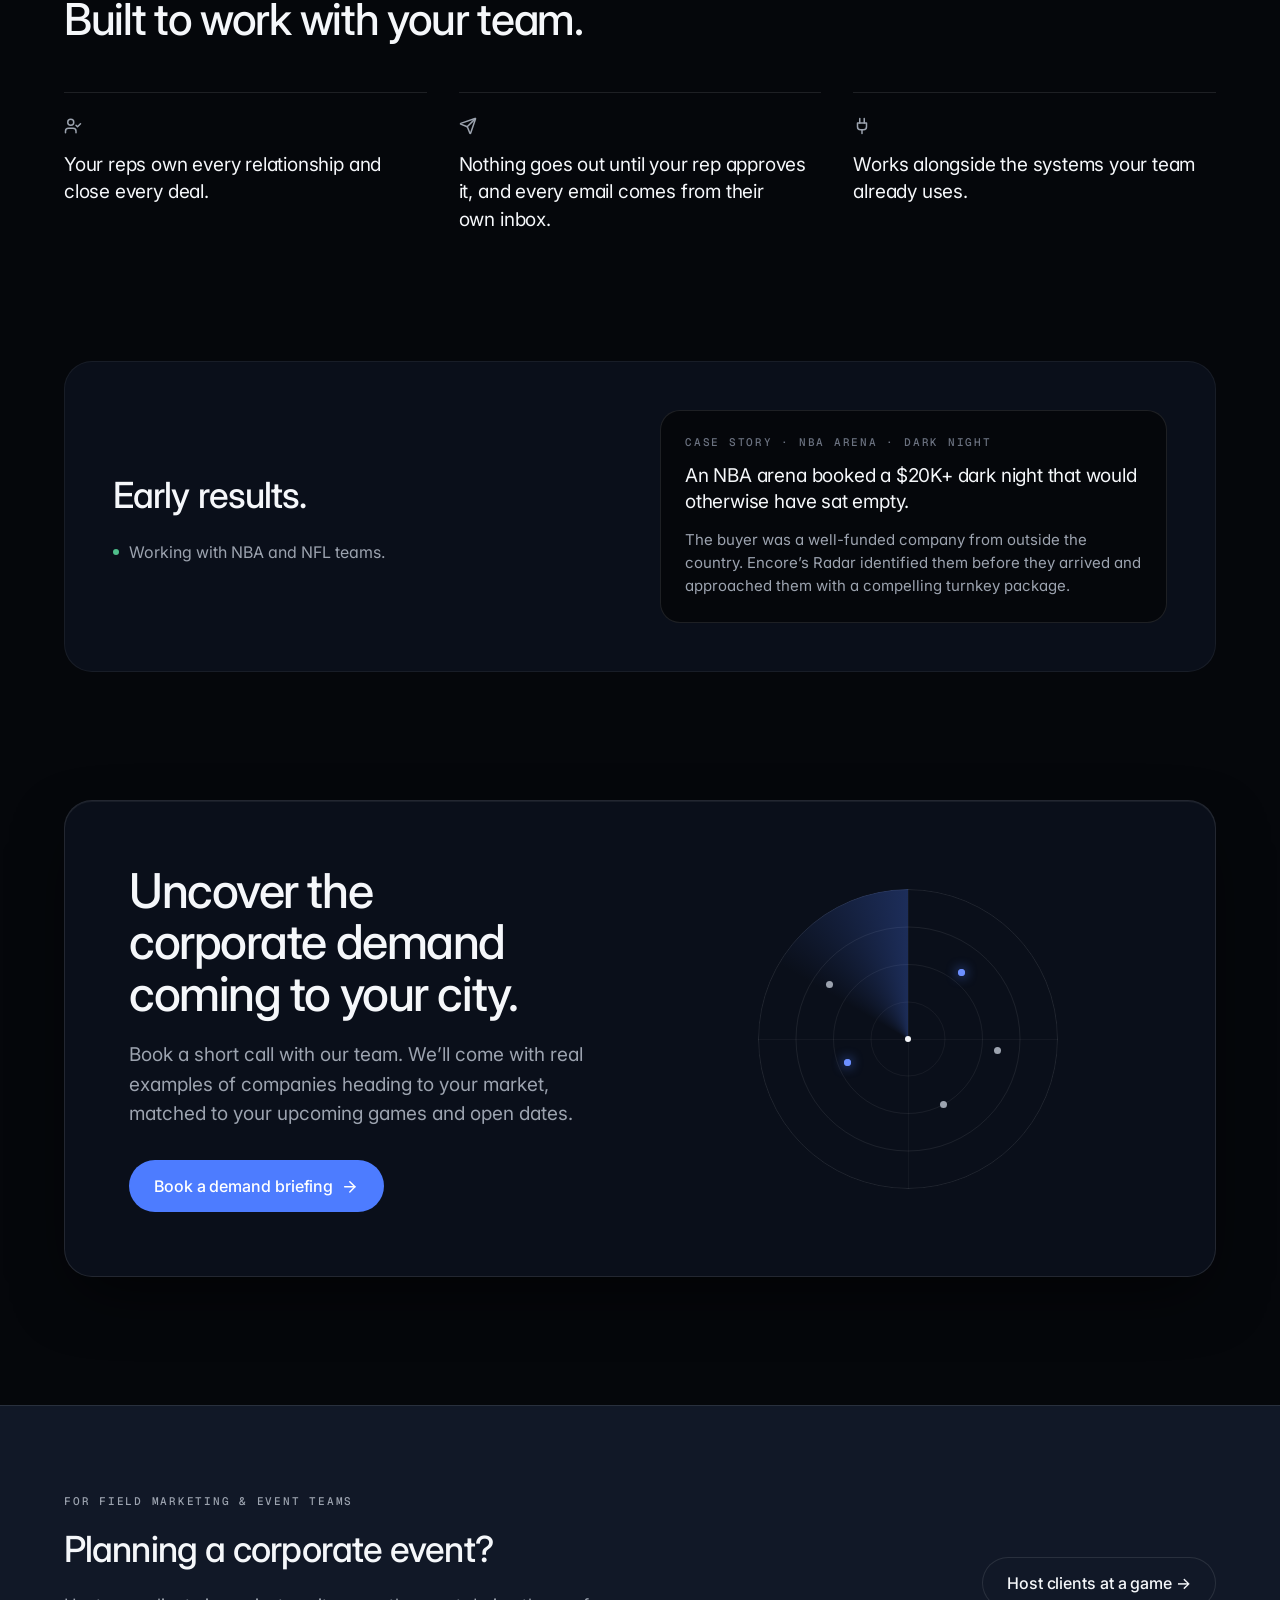
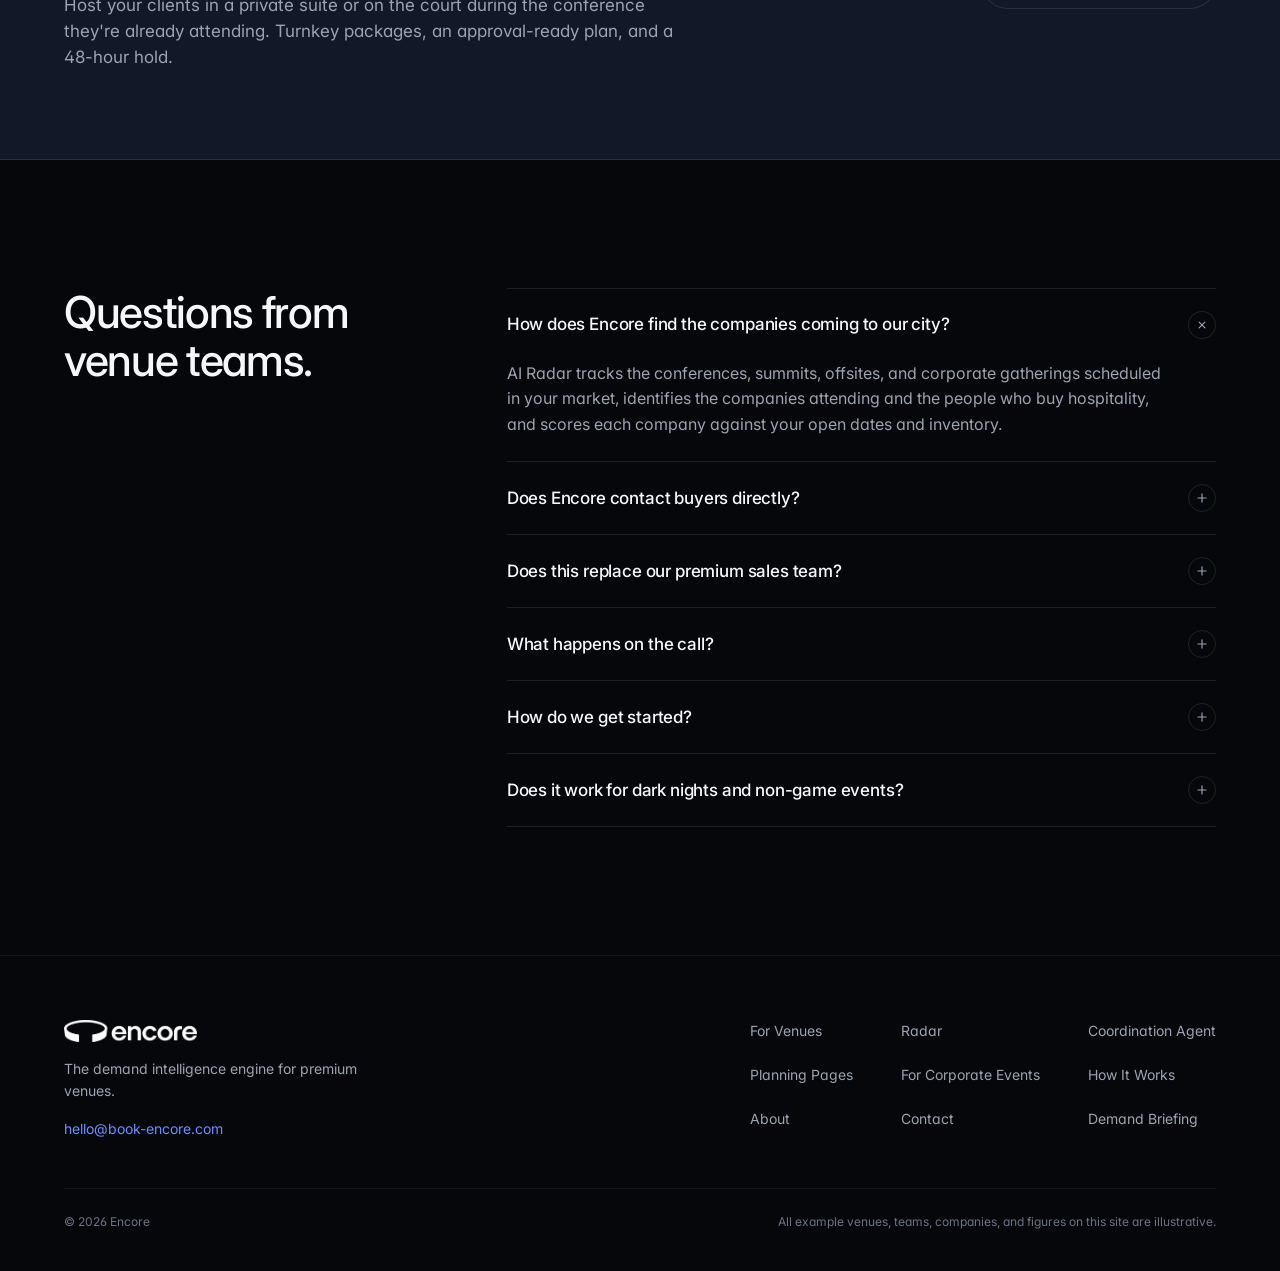
==== commit f28a77db: "Connect site to the Encore app and fix outdated hold/sending claims - Add APP_URL in assets/js/site." ====
--- a/index.html
+++ b/index.html
@@ -32,7 +32,7 @@
     {"@context":"https://schema.org","@type":"WebSite","name":"Encore","url":"https://book-encore.com"},
     {"@context":"https://schema.org","@type":"FAQPage","mainEntity":[
       {"@type":"Question","name":"How does Encore find the companies coming to our city?","acceptedAnswer":{"@type":"Answer","text":"AI Radar tracks the conferences, summits, offsites, and corporate gatherings scheduled in your market, identifies the companies attending and the people who buy hospitality, and scores each company against your open dates and inventory."}},
-      {"@type":"Question","name":"Does Encore contact buyers directly?","acceptedAnswer":{"@type":"Answer","text":"No. Encore drafts the outreach. Your rep reviews it and sends it from their own inbox. Nothing is ever auto-sent."}},
+      {"@type":"Question","name":"Does Encore contact buyers directly?","acceptedAnswer":{"@type":"Answer","text":"No. Encore drafts the outreach and your rep reviews it. Emails go from your rep’s own inbox, and follow-ups only go out after the rep has approved the whole sequence. They stop automatically the moment a buyer replies."}},
       {"@type":"Question","name":"Does this replace our premium sales team?","acceptedAnswer":{"@type":"Answer","text":"No. Encore fills your team’s pipeline and removes the coordination work. Your reps own every relationship and close every deal."}},
       {"@type":"Question","name":"What happens on the call?","acceptedAnswer":{"@type":"Answer","text":"We come prepared with real examples of conferences, summits and companies heading to your market, matched to your upcoming games and open dates. We’ll show you how Encore finds them and talk through what they could mean for your suites and spaces."}},
       {"@type":"Question","name":"How do we get started?","acceptedAnswer":{"@type":"Answer","text":"It starts with a conversation. Book a call and we’ll walk through examples of demand in your market and how Encore would work alongside your premium sales team. No integration is needed to see it."}},
@@ -52,6 +52,7 @@
         <a href="#turn">How It Works</a>
         <a href="#corporate">For Corporate Events</a>
         <a href="#faq">About</a>
+        <a href="https://app.book-encore.com/start" data-app-path="/start">Log in</a>
         <a href="/demand-report/" class="btn btn-primary btn-sm">Book a demand briefing</a>
       </div>
       <button class="nav__toggle" type="button" data-nav-toggle aria-expanded="false" aria-controls="mobile-menu" aria-label="Menu">
@@ -64,6 +65,7 @@
       <a href="#turn">How It Works</a>
       <a href="#corporate">For Corporate Events</a>
       <a href="#faq">About</a>
+      <a href="https://app.book-encore.com/start" data-app-path="/start">Log in</a>
       <a href="/demand-report/" class="btn btn-primary btn-lg btn-block">Book a demand briefing</a>
     </nav>
   </header>
@@ -80,7 +82,7 @@
           <a href="/demand-report/" class="btn btn-primary btn-lg">Uncover the demand in your city</a>
           <a href="#turn" class="btn btn-ghost btn-lg">See how it works <svg class="i" aria-hidden="true"><use href="/assets/img/icons.svg#arrow-right"/></svg></a>
         </div>
-        <a href="#corporate" class="hero__corp">Planning a corporate event? Host clients at a game →</a>
+        <a href="https://app.book-encore.com/plan" data-app-path="/plan" class="hero__corp">Planning a corporate event? Host clients at a game →</a>
         <div class="hero__proof"><span class="dot"></span>Working with NBA and NFL teams.</div>
       </div>
 
@@ -141,7 +143,7 @@
             </div>
           </li>
         </ol>
-        <div class="panel__foot"><svg class="i i-13" aria-hidden="true"><use href="/assets/img/icons.svg#shield-check"/></svg>Drafted for your rep. Nothing sends until they click Send.</div>
+        <div class="panel__foot"><svg class="i i-13" aria-hidden="true"><use href="/assets/img/icons.svg#shield-check"/></svg>Drafted for your rep. Nothing goes out until they approve it.</div>
       </div>
     </section>
 
@@ -298,7 +300,7 @@
               <span class="eyebrow eyebrow--dim">Inbound</span>
             </div>
             <h3>Venue planning pages</h3>
-            <p>Buyers already planning pick a turnkey package or make it their own, with transparent pricing, a 24-hour hold, and an approval-ready plan they forward internally.</p>
+            <p>Buyers already planning pick a turnkey package or make it their own, with transparent pricing, a 48-hour hold, and an approval-ready plan they forward internally.</p>
             <span class="product__cta">See the buyer view →</span>
           </a>
           <a href="#coordination" class="product" data-reveal style="--delay:240ms">
@@ -439,7 +441,7 @@
               </li>
               <li class="astep is-reached is-done" data-astep="2">
                 <span class="stepnum">3</span>
-                <div><div class="astep__k">HOLD</div><div class="astep__t">24 hours</div><div class="astep__s">Thu Nov 12 · 6:30–10 PM</div></div>
+                <div><div class="astep__k">HOLD</div><div class="astep__t">48 hours</div><div class="astep__s">Thu Nov 12 · 6:30–10 PM</div></div>
                 <div class="astep__status"><span class="badge badge--positive"><span class="badge__dot"></span>Done</span><span class="badge badge--signal badge--live"><span class="badge__dot"></span>Working</span></div>
               </li>
               <li class="astep is-reached is-done" data-astep="3">
@@ -484,7 +486,7 @@
           </div>
           <div class="control__item" data-reveal style="--delay:120ms">
             <svg class="i" aria-hidden="true"><use href="/assets/img/icons.svg#send"/></svg>
-            <p>Nothing is sent without your rep clicking Send, from their own inbox.</p>
+            <p>Nothing goes out until your rep approves it, and every email comes from their own inbox.</p>
           </div>
           <div class="control__item" data-reveal style="--delay:240ms">
             <svg class="i" aria-hidden="true"><use href="/assets/img/icons.svg#plug"/></svg>
@@ -543,9 +545,9 @@
         <div class="corp__copy">
           <p class="eyebrow">For field marketing &amp; event teams</p>
           <h2 id="h-corp">Planning a corporate event?</h2>
-          <p>Host your clients in a private suite or on the court during the conference they're already attending. Turnkey packages, an approval-ready plan, and a 24-hour hold.</p>
-        </div>
-        <a href="mailto:hello@book-encore.com?subject=Hosting%20clients%20at%20a%20game" class="btn btn-secondary btn-lg">Host clients at a game →</a>
+          <p>Host your clients in a private suite or on the court during the conference they're already attending. Turnkey packages, an approval-ready plan, and a 48-hour hold.</p>
+        </div>
+        <a href="https://app.book-encore.com/plan" data-app-path="/plan" class="btn btn-secondary btn-lg">Host clients at a game →</a>
       </div>
     </section>
 
@@ -560,7 +562,7 @@
           </div>
           <div class="faq__item">
             <button type="button" class="faq__q" aria-expanded="false" aria-controls="faq-a1" id="faq-q1"><span>Does Encore contact buyers directly?</span><span class="faq__icon"><svg class="i i-14" aria-hidden="true"><use href="/assets/img/icons.svg#plus"/></svg></span></button>
-            <div class="faq__a" id="faq-a1" role="region" aria-labelledby="faq-q1"><div><p>No. Encore drafts the outreach. Your rep reviews it and sends it from their own inbox. Nothing is ever auto-sent.</p></div></div>
+            <div class="faq__a" id="faq-a1" role="region" aria-labelledby="faq-q1"><div><p>No. Encore drafts the outreach and your rep reviews it. Emails go from your rep’s own inbox, and follow-ups only go out after the rep has approved the whole sequence. They stop automatically the moment a buyer replies.</p></div></div>
           </div>
           <div class="faq__item">
             <button type="button" class="faq__q" aria-expanded="false" aria-controls="faq-a2" id="faq-q2"><span>Does this replace our premium sales team?</span><span class="faq__icon"><svg class="i i-14" aria-hidden="true"><use href="/assets/img/icons.svg#plus"/></svg></span></button>
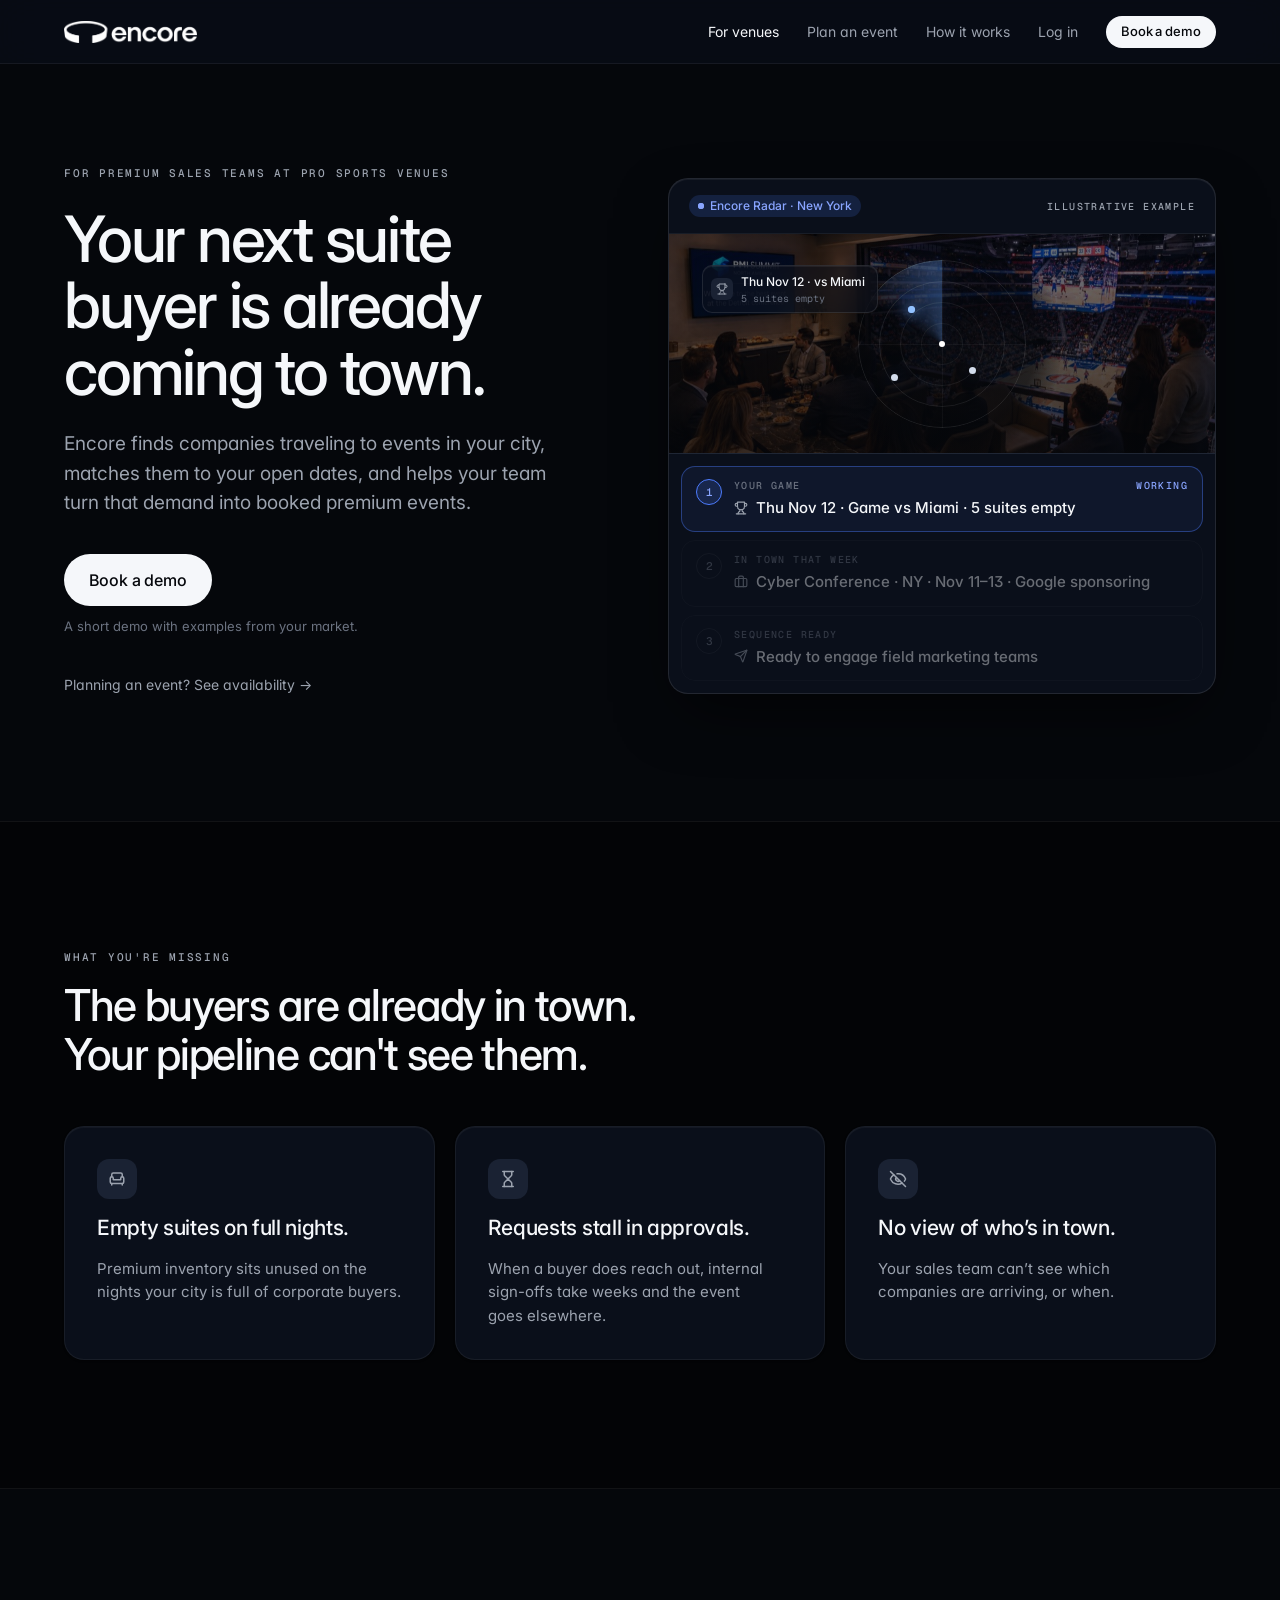
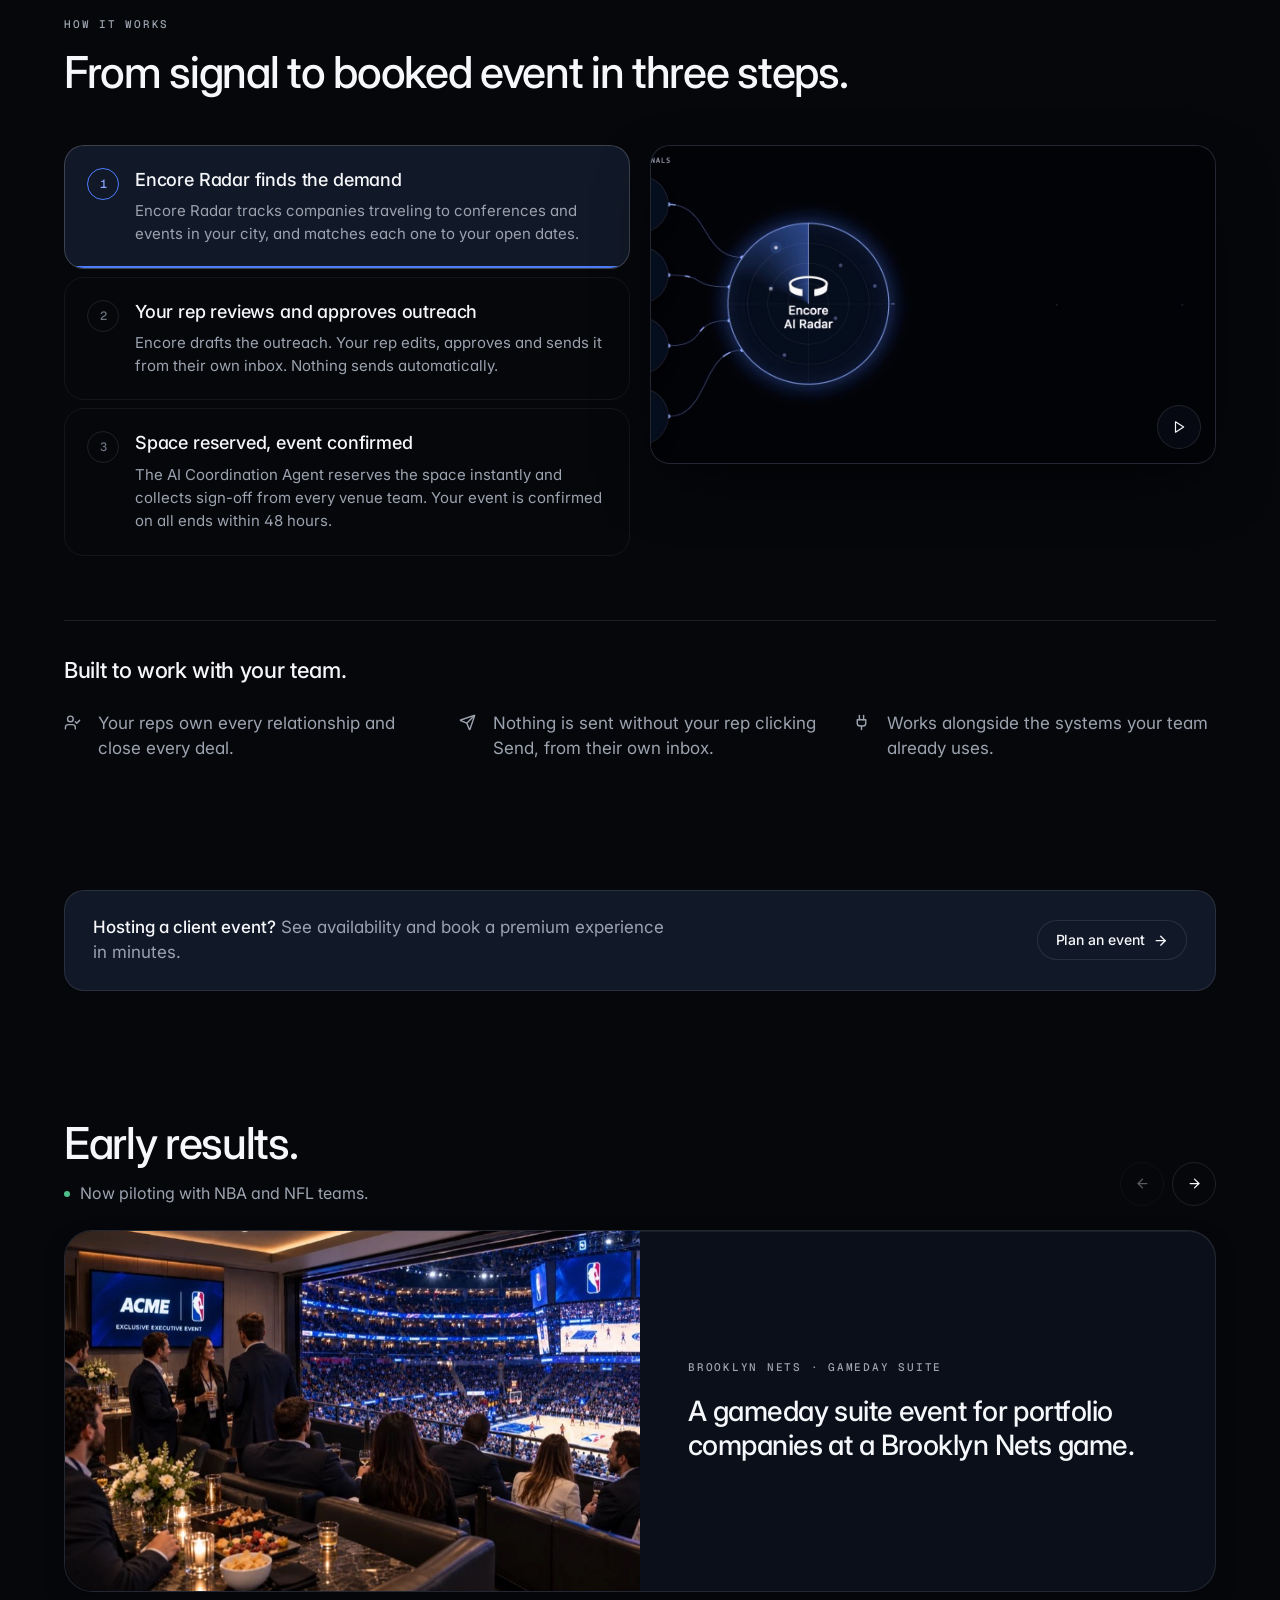
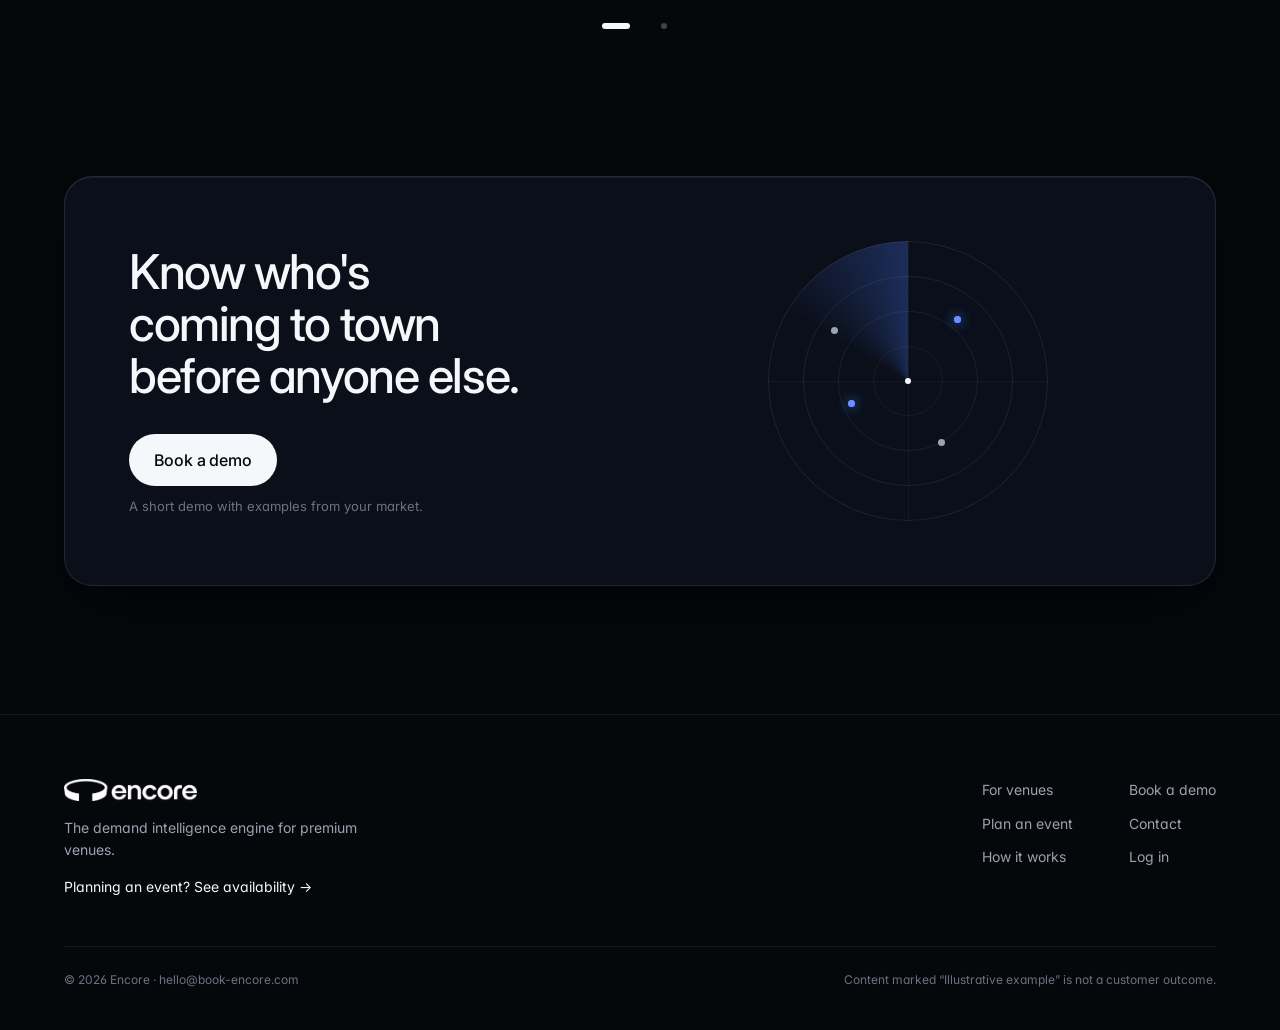
==== commit dc2ea69a: "Rebuild site from the updated Claude Design project New pages and structure, ported to static HTML/C" ====
--- a/index.html
+++ b/index.html
@@ -5,14 +5,14 @@
   <meta name="viewport" content="width=device-width, initial-scale=1, viewport-fit=cover" />
   <meta name="theme-color" content="#05070B" />
   <meta name="color-scheme" content="dark" />
-  <title>Premium Suite Sales for Sports Venues · Find Conference Buyers | Encore</title>
-  <meta name="description" content="Your suites are empty on nights your city is full of buyers. Encore finds the companies coming to town, matches them to your open dates, and gets bookings signed off in minutes instead of weeks." />
+  <title>Encore · Find Corporate Suite Buyers Coming to Your City</title>
+  <meta name="description" content="Encore finds companies traveling to events in your city, matches them to your open dates, and helps your team turn that demand into booked premium events." />
   <link rel="canonical" href="https://book-encore.com/" />
 
   <meta property="og:type" content="website" />
   <meta property="og:site_name" content="Encore" />
-  <meta property="og:title" content="Your suites are empty on nights your city is full of buyers. | Encore" />
-  <meta property="og:description" content="Encore finds the companies coming to town, matches them to your open dates, and gets bookings signed off in minutes instead of weeks." />
+  <meta property="og:title" content="Your next suite buyer is already coming to town. | Encore" />
+  <meta property="og:description" content="Encore finds companies traveling to events in your city and matches them to your open dates." />
   <meta property="og:url" content="https://book-encore.com/" />
   <meta property="og:image" content="https://book-encore.com/assets/img/og-default.jpg" />
   <meta name="twitter:card" content="summary_large_image" />
@@ -25,19 +25,10 @@
   <link href="https://fonts.googleapis.com/css2?family=Inter:wght@400;500;600&family=Geist+Mono:wght@400;500&display=swap" rel="stylesheet" />
   <link rel="stylesheet" href="/assets/css/site.css" />
   <script>document.documentElement.classList.add("js");</script>
-
   <script type="application/ld+json">
   [
     {"@context":"https://schema.org","@type":"Organization","name":"Encore","url":"https://book-encore.com","logo":"https://book-encore.com/assets/brand/encore-logo-white.png","email":"hello@book-encore.com"},
-    {"@context":"https://schema.org","@type":"WebSite","name":"Encore","url":"https://book-encore.com"},
-    {"@context":"https://schema.org","@type":"FAQPage","mainEntity":[
-      {"@type":"Question","name":"How does Encore find the companies coming to our city?","acceptedAnswer":{"@type":"Answer","text":"AI Radar tracks the conferences, summits, offsites, and corporate gatherings scheduled in your market, identifies the companies attending and the people who buy hospitality, and scores each company against your open dates and inventory."}},
-      {"@type":"Question","name":"Does Encore contact buyers directly?","acceptedAnswer":{"@type":"Answer","text":"No. Encore drafts the outreach and your rep reviews it. Emails go from your rep’s own inbox, and follow-ups only go out after the rep has approved the whole sequence. They stop automatically the moment a buyer replies."}},
-      {"@type":"Question","name":"Does this replace our premium sales team?","acceptedAnswer":{"@type":"Answer","text":"No. Encore fills your team’s pipeline and removes the coordination work. Your reps own every relationship and close every deal."}},
-      {"@type":"Question","name":"What happens on the call?","acceptedAnswer":{"@type":"Answer","text":"We come prepared with real examples of conferences, summits and companies heading to your market, matched to your upcoming games and open dates. We’ll show you how Encore finds them and talk through what they could mean for your suites and spaces."}},
-      {"@type":"Question","name":"How do we get started?","acceptedAnswer":{"@type":"Answer","text":"It starts with a conversation. Book a call and we’ll walk through examples of demand in your market and how Encore would work alongside your premium sales team. No integration is needed to see it."}},
-      {"@type":"Question","name":"Does it work for dark nights and non-game events?","acceptedAnswer":{"@type":"Answer","text":"Yes. Radar looks 45–60 days ahead at open availability, including dark nights, and surfaces companies that could fill a suite, a club, or a full-venue buyout."}}
-    ]}
+    {"@context":"https://schema.org","@type":"WebSite","name":"Encore","url":"https://book-encore.com"}
   ]
   </script>
 </head>
@@ -48,12 +39,11 @@
     <nav class="container nav" aria-label="Primary">
       <a href="/" class="nav__logo" aria-label="Encore home"><img src="/assets/brand/encore-logo-white.png" alt="Encore" width="133" height="22" /></a>
       <div class="nav__links">
-        <a href="#pain">For Venues</a>
-        <a href="#turn">How It Works</a>
-        <a href="#corporate">For Corporate Events</a>
-        <a href="#faq">About</a>
-        <a href="https://app.book-encore.com/start" data-app-path="/start">Log in</a>
-        <a href="/demand-report/" class="btn btn-primary btn-sm">Book a demand briefing</a>
+        <a href="/" aria-current="page">For venues</a>
+        <a href="/plan/">Plan an event</a>
+        <a href="#how-it-works">How it works</a>
+        <a href="https://app-staging.book-encore.com/start" data-app-path="/start">Log in</a>
+        <a href="/demo/" class="btn btn-primary btn-sm">Book a demo</a>
       </div>
       <button class="nav__toggle" type="button" data-nav-toggle aria-expanded="false" aria-controls="mobile-menu" aria-label="Menu">
         <svg class="i i-open" aria-hidden="true"><use href="/assets/img/icons.svg#menu"/></svg>
@@ -61,524 +51,272 @@
       </button>
     </nav>
     <nav id="mobile-menu" class="mobile-menu" data-mobile-menu aria-label="Mobile">
-      <a href="#pain">For Venues</a>
-      <a href="#turn">How It Works</a>
-      <a href="#corporate">For Corporate Events</a>
-      <a href="#faq">About</a>
-      <a href="https://app.book-encore.com/start" data-app-path="/start">Log in</a>
-      <a href="/demand-report/" class="btn btn-primary btn-lg btn-block">Book a demand briefing</a>
+      <a href="/" aria-current="page">For venues</a>
+      <a href="/plan/">Plan an event</a>
+      <a href="#how-it-works">How it works</a>
+      <a href="https://app-staging.book-encore.com/start" data-app-path="/start">Log in</a>
+      <a href="/demo/" class="btn btn-primary btn-lg btn-block">Book a demo</a>
     </nav>
   </header>
 
   <main id="main">
 
-    <!-- 1 HERO -->
+    <!-- HERO -->
     <section aria-labelledby="h1" class="container hero">
       <div>
         <p class="eyebrow">For premium sales teams at pro sports venues</p>
-        <h1 id="h1">Your suites are empty on nights your city is full of buyers.</h1>
-        <p class="lede">Every week, conferences bring thousands of corporate buyers to your city. Most host their clients at a steakhouse. Encore finds them and gets your suites booked in minutes instead of weeks.</p>
-        <div class="hero__actions">
-          <a href="/demand-report/" class="btn btn-primary btn-lg">Uncover the demand in your city</a>
-          <a href="#turn" class="btn btn-ghost btn-lg">See how it works <svg class="i" aria-hidden="true"><use href="/assets/img/icons.svg#arrow-right"/></svg></a>
-        </div>
-        <a href="https://app.book-encore.com/plan" data-app-path="/plan" class="hero__corp">Planning a corporate event? Host clients at a game →</a>
-        <div class="hero__proof"><span class="dot"></span>Working with NBA and NFL teams.</div>
-      </div>
-
-      <div class="panel hero-card" data-trigger="hero">
+        <h1 id="h1" class="h1">Your next suite buyer is already coming to town.</h1>
+        <p class="lede">Encore finds companies traveling to events in your city, matches them to your open dates, and helps your team turn that demand into booked premium events.</p>
+        <div class="cta-stack">
+          <a href="/demo/" class="btn btn-primary btn-lg">Book a demo</a>
+          <span class="cta-note">A short demo with examples from your market.</span>
+        </div>
+        <a href="/plan/" class="text-link">Planning an event? See availability →</a>
+      </div>
+
+      <div class="panel" data-trigger="hero" role="img" aria-label="Illustrative example: a Thu Nov 12 game vs Miami has 5 empty suites; Encore Radar finds Cyber Conference in New York that week, sponsored by Google, and readies a sequence to engage field marketing teams.">
         <div class="panel__bar">
-          <span class="badge badge--signal badge--live"><span class="badge__dot"></span>Radar · Detroit</span>
-          <span class="mono-tag">Illustrative</span>
+          <span class="badge badge--signal badge--live"><span class="badge__dot"></span>Encore Radar · New York</span>
+          <span class="mono-tag">Illustrative example</span>
         </div>
         <div class="hero-card__scope">
-          <div class="radar" style="--size:210px" aria-hidden="true">
-            <span class="radar__ring"></span><span class="radar__ring"></span><span class="radar__ring"></span><span class="radar__ring"></span>
-            <span class="radar__axis-v"></span><span class="radar__axis-h"></span>
-            <span class="radar__sweep"></span>
-            <span class="blip" style="left:22%;top:34%"></span>
-            <span class="blip is-hidden" data-hblip="pre" style="left:80%;top:60%"></span>
-            <span class="blip is-strong" data-hblip="1" style="left:70%;top:30%;--d:.4s"></span>
-            <span class="blip is-strong" data-hblip="2" style="left:32%;top:62%;--d:.8s"></span>
-            <span class="blip is-strong" data-hblip="1" style="left:60%;top:76%;--d:1.2s"></span>
-            <span class="radar__center"></span>
-          </div>
-          <div class="chip chip--1 is-on" data-hchip="0">
+          <img class="hero-card__bg" src="/assets/brand/suite-gameday.jpg" srcset="/assets/brand/suite-gameday-800.jpg 800w, /assets/brand/suite-gameday.jpg 1536w" sizes="(max-width: 899px) 100vw, 560px" width="1536" height="1024" alt="" decoding="async" />
+          <div class="hero-card__shade"></div>
+          <div class="hero-card__halo"></div>
+          <div class="hero-card__radar">
+        <div class="radar" style="--size:168px" aria-hidden="true">
+          <span class="radar__ring"></span><span class="radar__ring"></span><span class="radar__ring"></span><span class="radar__ring"></span>
+          <span class="radar__axis-v"></span><span class="radar__axis-h"></span>
+          <span class="radar__sweep"></span>
+          <span class="blip" style="left:22%;top:70%"></span>
+          <span class="blip is-strong" data-hblip="1" style="left:32%;top:30%;--d:.4s"></span>
+          <span class="blip is-strong" data-hblip="2" style="left:68%;top:66%;--d:.8s"></span>
+          <span class="radar__center"></span>
+        </div>
+          </div>
+          <div class="chip chip--1 is-on" data-hchip="1">
+            <span class="chip__icon"><svg class="i i-12" aria-hidden="true"><use href="/assets/img/icons.svg#trophy"/></svg></span>
+            <span class="chip__text"><span class="chip__n">Thu Nov 12 · vs Miami</span><span class="chip__m">5 suites empty</span></span>
+          </div>
+          <div class="chip chip--2 is-on" data-hchip="2">
             <span class="chip__icon"><svg class="i i-12" aria-hidden="true"><use href="/assets/img/icons.svg#building-2"/></svg></span>
-            <span class="chip__text"><span class="chip__n">Tier-1 auto OEM</span><span class="chip__m">Summit sponsor · Nov 11–13</span></span>
-          </div>
-          <div class="chip chip--2 is-on" data-hchip="1">
-            <span class="chip__icon"><svg class="i i-12" aria-hidden="true"><use href="/assets/img/icons.svg#building-2"/></svg></span>
-            <span class="chip__text"><span class="chip__n">EV battery maker</span><span class="chip__m">Exhibitor · Nov 11–13</span></span>
-          </div>
-          <div class="chip chip--3 is-on" data-hchip="2">
-            <span class="chip__icon"><svg class="i i-12" aria-hidden="true"><use href="/assets/img/icons.svg#building-2"/></svg></span>
-            <span class="chip__text"><span class="chip__n">Auto software company</span><span class="chip__m">Attending · Nov 11–13</span></span>
+            <span class="chip__text"><span class="chip__n">Google</span><span class="chip__m">Sponsoring · Nov 11–13</span></span>
           </div>
         </div>
         <ol class="hsteps">
           <li class="hstep is-reached is-done" data-hstep="0">
             <span class="stepnum">1</span>
-            <div>
-              <div class="hstep__top"><span class="mono-tag">Detected</span><span class="hstep__stat" data-stat>DONE</span></div>
-              <div class="hstep__t">Automotive Innovation Summit · Detroit</div>
-              <div class="hstep__s">Wed Nov 11 – Fri Nov 13 · <span data-hc>187</span> companies attending</div>
+            <div style="min-width:0">
+              <div class="hstep__top"><span>YOUR GAME</span><span class="hstep__stat" data-stat>DONE</span></div>
+              <div class="hstep__t"><svg class="i i-14" aria-hidden="true"><use href="/assets/img/icons.svg#trophy"/></svg><span>Thu Nov 12 · Game vs Miami · 5 suites empty</span></div>
             </div>
           </li>
           <li class="hstep is-reached is-done" data-hstep="1">
             <span class="stepnum">2</span>
-            <div>
-              <div class="hstep__top"><span class="mono-tag">Matched to a game</span><span class="hstep__stat" data-stat>DONE</span></div>
-              <div class="hstep__t">Thu Nov 12 · Home game at Harbor Arena</div>
-              <div class="hstep__s">During their dates · <span data-hf>42</span> companies fit your suites</div>
+            <div style="min-width:0">
+              <div class="hstep__top"><span>IN TOWN THAT WEEK</span><span class="hstep__stat" data-stat>DONE</span></div>
+              <div class="hstep__t"><svg class="i i-14" aria-hidden="true"><use href="/assets/img/icons.svg#briefcase"/></svg><span>Cyber Conference · NY · Nov 11–13 · Google sponsoring</span></div>
             </div>
           </li>
           <li class="hstep is-reached is-active" data-hstep="2">
             <span class="stepnum">3</span>
-            <div>
-              <div class="hstep__top"><span class="mono-tag">Pitch drafted</span><span class="hstep__stat" data-stat>READY FOR YOUR REP</span></div>
-              <div class="hstep__t">To the FMM at a Tier-1 auto OEM</div>
-              <div class="hstep__s">Suite 204 with court access · catering for 24 · $22K</div>
-              <div class="hstep__quote is-on" data-hquote><span class="mono-tag">Subject</span>Hosting clients during the summit? Suite 204 with court access, Thu Nov 12.</div>
+            <div style="min-width:0">
+              <div class="hstep__top"><span>SEQUENCE READY</span><span class="hstep__stat" data-stat>READY</span></div>
+              <div class="hstep__t"><svg class="i i-14" aria-hidden="true"><use href="/assets/img/icons.svg#send"/></svg><span>Ready to engage field marketing teams</span></div>
             </div>
           </li>
         </ol>
-        <div class="panel__foot"><svg class="i i-13" aria-hidden="true"><use href="/assets/img/icons.svg#shield-check"/></svg>Drafted for your rep. Nothing goes out until they approve it.</div>
-      </div>
-    </section>
-
-    <!-- TESTIMONIALS -->
-    <section aria-labelledby="h-tst" class="container section-pad-b">
-      <div class="tst" data-tst data-reveal aria-roledescription="carousel">
-        <div class="tst__media">
-          <div class="tst__layer is-on" data-tst-item style="--origin:30% 45%;--kb:1.09">
-            <img src="/assets/brand/testimonial-court.jpg" srcset="/assets/brand/testimonial-court-800.jpg 800w, /assets/brand/testimonial-court.jpg 1536w" sizes="(max-width: 919px) 100vw, 680px" width="1536" height="1024" alt="Executives at a private event on the arena floor, with the company's name on the scoreboard" loading="lazy" decoding="async" />
-          </div>
-          <div class="tst__layer" data-tst-item style="--origin:50% 50%;--kb:1.02">
-            <img src="/assets/brand/testimonial-suite.jpg" srcset="/assets/brand/testimonial-suite-800.jpg 800w, /assets/brand/testimonial-suite.jpg 1126w" sizes="(max-width: 919px) 100vw, 680px" width="1126" height="751" alt="Guests hosting clients in a lounge suite overlooking a game" loading="lazy" decoding="async" />
-          </div>
-          <div class="tst__shade" aria-hidden="true"></div>
-          <span class="tst__caption">Concept rendering</span>
-          <div class="tst__chip">
-            <span class="badge badge--signal badge--live"><span class="badge__dot"></span><span class="tst__sig-label">Signal</span></span>
-            <span class="tst__stack">
-              <span class="tst__chip-text is-on" data-tst-item>ACME executive team · in town Oct 14</span>
-              <span class="tst__chip-text" data-tst-item>ACME client summit · nearby this week</span>
-            </span>
-          </div>
-        </div>
-
-        <div class="tst__body">
-          <div class="tst__top">
-            <h2 id="h-tst" class="eyebrow">From the venue</h2>
-            <div class="tst__arrows">
-              <button type="button" class="tst__arrow" data-tst-prev aria-label="Previous testimonial"><svg class="i i-16" aria-hidden="true"><use href="/assets/img/icons.svg#arrow-left"/></svg></button>
-              <button type="button" class="tst__arrow" data-tst-next aria-label="Next testimonial"><svg class="i i-16" aria-hidden="true"><use href="/assets/img/icons.svg#arrow-right"/></svg></button>
-            </div>
-          </div>
-
-          <div class="tst__stack tst__slides">
-            <figure class="tst__slide is-on" data-tst-item role="group" aria-roledescription="slide" aria-label="1 of 2">
-              <blockquote>“It was an off night on our calendar with nothing on the books. We would never have reached out to ACME, and we had no idea they were in town. Encore found them and turned that night into an unforgettable event for their executives. It booked in days.”</blockquote>
-              <figcaption><span class="tst__name">VP, Premium Sales</span><span class="tst__role">NBA team</span></figcaption>
-              <dl class="tst__facts">
-                <div><dt>Signal</dt><dd>Executive offsite</dd></div>
-                <div><dt>Guests</dt><dd>25 · Oct 14</dd></div>
-                <div><dt>Booked in</dt><dd>4 days</dd></div>
+      </div>
+    </section>
+
+    <!-- WHAT YOU'RE MISSING -->
+    <section id="missing" aria-labelledby="h-miss" class="band-deep">
+      <div class="container pad-t pad-b">
+        <p class="eyebrow" data-reveal>What you're missing</p>
+        <h2 id="h-miss" class="h2" data-reveal style="max-width:760px">The buyers are already in town. Your pipeline can't see them.</h2>
+        <div class="grid-3">
+          <article class="card" data-reveal style="--delay:0ms">
+            <span class="icon-tile"><svg class="i" aria-hidden="true"><use href="/assets/img/icons.svg#armchair"/></svg></span>
+            <h3>Empty suites on full nights.</h3>
+            <p>Premium inventory sits unused on the nights your city is full of corporate buyers.</p>
+          </article>
+          <article class="card" data-reveal style="--delay:120ms">
+            <span class="icon-tile"><svg class="i" aria-hidden="true"><use href="/assets/img/icons.svg#hourglass"/></svg></span>
+            <h3>Requests stall in approvals.</h3>
+            <p>When a buyer does reach out, internal sign-offs take weeks and the event goes elsewhere.</p>
+          </article>
+          <article class="card" data-reveal style="--delay:240ms">
+            <span class="icon-tile"><svg class="i" aria-hidden="true"><use href="/assets/img/icons.svg#eye-off"/></svg></span>
+            <h3>No view of who’s in town.</h3>
+            <p>Your sales team can’t see which companies are arriving, or when.</p>
+          </article>
+        </div>
+      </div>
+    </section>
+
+    <!-- HOW IT WORKS -->
+    <section id="how-it-works" aria-labelledby="h-how">
+      <div class="container pad-t">
+        <p class="eyebrow" data-reveal>How it works</p>
+        <h2 id="h-how" class="h2" data-reveal>From signal to booked event in three steps.</h2>
+        <div class="hiw" data-trigger="hiw">
+          <div class="hiw__tabs" role="tablist" aria-label="How it works">
+          <button type="button" role="tab" class="hiw__tab" id="hiw-tab-0" aria-selected="true" aria-controls="hiw-view-0" tabindex="0" data-hiw-tab>
+            <span class="hiw__num">1</span>
+            <span class="hiw__copy"><span class="hiw__t">Encore Radar finds the demand</span><span class="hiw__b">Encore Radar tracks companies traveling to conferences and events in your city, and matches each one to your open dates.</span></span>
+            <span class="hiw__prog" aria-hidden="true"></span>
+          </button>
+          <button type="button" role="tab" class="hiw__tab" id="hiw-tab-1" aria-selected="false" aria-controls="hiw-view-1" tabindex="-1" data-hiw-tab>
+            <span class="hiw__num">2</span>
+            <span class="hiw__copy"><span class="hiw__t">Your rep reviews and approves outreach</span><span class="hiw__b">Encore drafts the outreach. Your rep edits, approves and sends it from their own inbox. Nothing sends automatically.</span></span>
+            <span class="hiw__prog" aria-hidden="true"></span>
+          </button>
+          <button type="button" role="tab" class="hiw__tab" id="hiw-tab-2" aria-selected="false" aria-controls="hiw-view-2" tabindex="-1" data-hiw-tab>
+            <span class="hiw__num">3</span>
+            <span class="hiw__copy"><span class="hiw__t">Space reserved, event confirmed</span><span class="hiw__b">The AI Coordination Agent reserves the space instantly and collects sign-off from every venue team. Your event is confirmed on all ends within 48 hours.</span></span>
+            <span class="hiw__prog" aria-hidden="true"></span>
+          </button>
+          </div>
+
+          <div class="panel hiw__panel">
+            <div class="hiw__view" id="hiw-view-0" role="tabpanel" aria-labelledby="hiw-tab-0" data-hiw-view>
+              <div class="hiw__video">
+                <video data-video muted loop playsinline preload="metadata" poster="/assets/video/encore-ai-radar-poster.jpg" aria-label="Encore Radar scanning a city for incoming corporate demand">
+                  <source src="/assets/video/encore-ai-radar-640.mp4" type="video/mp4" media="(max-width: 700px)" />
+                  <source src="/assets/video/encore-ai-radar.mp4" type="video/mp4" />
+                </video>
+                <button class="video-toggle is-paused" type="button" data-video-toggle aria-label="Play video">
+                  <svg class="i i-14 i-pause" aria-hidden="true"><use href="/assets/img/icons.svg#pause"/></svg>
+                  <svg class="i i-14 i-play" aria-hidden="true"><use href="/assets/img/icons.svg#play"/></svg>
+                </button>
+              </div>
+            </div>
+            <div class="hiw__view" id="hiw-view-1" role="tabpanel" aria-labelledby="hiw-tab-1" data-hiw-view hidden>
+              <div class="panel__bar">
+                <span class="view-title"><svg class="i i-15" aria-hidden="true"><use href="/assets/img/icons.svg#inbox"/></svg>Draft in your rep's inbox</span>
+                <span class="mono-tag">Illustrative example</span>
+              </div>
+              <dl class="mail-meta">
+                <dt>To</dt><dd>Field marketer, Google</dd>
+                <dt>Subject</dt><dd>Hosting clients during Cyber Conference?</dd>
               </dl>
-            </figure>
-            <figure class="tst__slide" data-tst-item role="group" aria-roledescription="slide" aria-label="2 of 2" aria-hidden="true">
-              <blockquote>“That lounge suite would have sat empty. ACME was never a company we'd have thought to call. Encore saw the demand before we did, put us in front of the right person and filled the suite with their top clients.”</blockquote>
-              <figcaption><span class="tst__name">Chief Revenue Officer</span><span class="tst__role">NBA team</span></figcaption>
-              <dl class="tst__facts">
-                <div><dt>Signal</dt><dd>Client summit</dd></div>
-                <div><dt>Guests</dt><dd>50 · Lounge suite</dd></div>
-                <div><dt>Inventory</dt><dd>Otherwise empty</dd></div>
-              </dl>
-            </figure>
-          </div>
-
-          <div class="tst__tabs">
-            <button type="button" class="tst__tab is-on" data-tst-tab aria-current="true"><span class="tst__bar"><span></span></span><span class="tst__tab-label">01 · Off night · 25 guests</span></button>
-            <button type="button" class="tst__tab" data-tst-tab><span class="tst__bar"><span></span></span><span class="tst__tab-label">02 · Lounge suite · 50 guests</span></button>
-          </div>
-        </div>
-      </div>
-    </section>
-
-    <!-- VIDEO -->
-    <section aria-label="AI Radar in action" class="container section-pad-b">
-      <p class="eyebrow" data-reveal style="margin-bottom:20px">AI Radar in action</p>
-      <div class="video-wrap" data-reveal>
-        <video data-video muted loop playsinline autoplay preload="metadata" poster="/assets/video/encore-ai-radar-poster.jpg" aria-label="Encore AI Radar scanning a city for incoming corporate demand">
-          <source src="/assets/video/encore-ai-radar-640.mp4" type="video/mp4" media="(max-width: 700px)" />
-          <source src="/assets/video/encore-ai-radar.mp4" type="video/mp4" />
-        </video>
-        <button class="video-toggle" type="button" data-video-toggle aria-label="Pause animation">
-          <svg class="i i-14 i-pause" aria-hidden="true"><use href="/assets/img/icons.svg#pause"/></svg>
-          <svg class="i i-14 i-play" aria-hidden="true"><use href="/assets/img/icons.svg#play"/></svg>
-        </button>
-      </div>
-    </section>
-
-    <!-- 2 PAIN MADE VISIBLE -->
-    <section id="pain" aria-labelledby="h-pain" class="band-deep">
-      <div class="container section-pad section-pad-b">
-        <h2 id="h-pain" class="h2" data-reveal style="max-width:760px">The buyers are already in town. Your pipeline can't see them.</h2>
-        <p class="eyebrow eyebrow--dim sub" data-reveal>Week of Mon Nov 9 · Illustrative</p>
-
-        <div class="compare" data-trigger="compare">
-          <div class="compare__col" data-reveal>
-            <p class="eyebrow eyebrow--dim">What your sales team sees</p>
-            <div class="compare__rows">
-              <div class="crow"><span>Season-ticket renewal</span><span class="crow__tag">EXISTING</span></div>
-              <div class="crow"><span>Inbound suite inquiry</span><span class="crow__tag">EXISTING</span></div>
-              <div class="crow"><span>Local businesses</span><span class="crow__tag">EXISTING</span></div>
-              <div class="crow crow--none">Nothing else in view.</div>
-            </div>
-            <div class="compare__total"><span class="compare__num" data-cl>3</span><span>opportunities</span></div>
-          </div>
-
-          <div class="compare__col compare__col--hot" data-reveal style="--delay:150ms">
-            <p class="eyebrow eyebrow--accent">What's actually in your city</p>
-            <div class="compare__rows">
-              <div class="crow crow--city is-on"><span class="crow__name">Automotive Innovation Summit</span><span class="crow__count">187 companies</span></div>
-              <div class="crow crow--city is-on"><span class="crow__name">Healthcare CIO Forum</span><span class="crow__count">64</span></div>
-              <div class="crow crow--city is-on"><span class="crow__name">Manufacturing Leaders Offsite</span><span class="crow__count">22</span></div>
-              <div class="crow crow--city is-on"><span class="crow__name">Regional sales kickoffs</span><span class="crow__count">9</span></div>
-            </div>
-            <div class="compare__total"><span class="compare__num" data-cr>44</span><span>high-fit opportunities</span></div>
-          </div>
-        </div>
-        <p class="pain-note" data-reveal>The gap between those two numbers is revenue your venue never had a chance to win.</p>
-
-        <!-- 3 COST OF THE PAIN -->
-        <h2 class="h2 pain-h" data-reveal>Where the revenue goes.</h2>
-        <div class="pain-grid">
-          <article class="pain-card" data-reveal>
-            <span class="eyebrow eyebrow--dim">01</span>
-            <h3>Unseen.</h3>
-            <p>Conference buyers never make it into your CRM. No one on your team knew they were coming.</p>
-          </article>
-          <article class="pain-card" data-reveal>
-            <span class="eyebrow eyebrow--dim">02</span>
-            <h3>Unsold.</h3>
-            <p>Suites stay empty on game nights, and dark nights earn nothing, in the very weeks your city’s hotels are full.</p>
-          </article>
-          <article class="pain-card" data-reveal>
-            <span class="eyebrow eyebrow--dim">03</span>
-            <h3>Lost to the steakhouse.</h3>
-            <p>Those companies still host their clients. They just book a private room downtown because it was easier.</p>
-          </article>
-          <article class="pain-card" data-reveal>
-            <span class="eyebrow eyebrow--dim">04</span>
-            <h3>Stuck in approvals.</h3>
-            <p>When a buyer does call, events, F&amp;B, ops, and merch sign off one after another. Six weeks later, the conference is over.</p>
-          </article>
-        </div>
-      </div>
-    </section>
-
-    <!-- 4 THE TURN -->
-    <section id="turn" aria-labelledby="h-turn">
-      <div class="container section-pad">
-        <h2 id="h-turn" class="h2" data-reveal style="max-width:820px">Encore closes the gap, from first signal to signed booking.</h2>
-        <p class="lede sub" data-reveal>Two ways in. One turnkey booking. Your reps stay in control the whole way.</p>
-        <div class="products">
-          <a href="#inventory" class="product" data-reveal>
-            <div class="product__top">
-              <span class="icon-tile"><svg class="i" aria-hidden="true"><use href="/assets/img/icons.svg#radar"/></svg></span>
-              <span class="eyebrow eyebrow--dim">Outbound</span>
-            </div>
-            <h3>AI Radar</h3>
-            <p>Spots the conferences, summits, and offsites coming to your market, finds the companies with budget and the people who buy hospitality, and hands your reps ready-to-send outreach before those companies book a steakhouse.</p>
-            <span class="product__cta">See Radar matches →</span>
-          </a>
-          <a href="#corporate" class="product" data-reveal style="--delay:120ms">
-            <div class="product__top">
-              <span class="icon-tile"><svg class="i" aria-hidden="true"><use href="/assets/img/icons.svg#layout-template"/></svg></span>
-              <span class="eyebrow eyebrow--dim">Inbound</span>
-            </div>
-            <h3>Venue planning pages</h3>
-            <p>Buyers already planning pick a turnkey package or make it their own, with transparent pricing, a 48-hour hold, and an approval-ready plan they forward internally.</p>
-            <span class="product__cta">See the buyer view →</span>
-          </a>
-          <a href="#coordination" class="product" data-reveal style="--delay:240ms">
-            <div class="product__top">
-              <span class="icon-tile"><svg class="i" aria-hidden="true"><use href="/assets/img/icons.svg#workflow"/></svg></span>
-              <span class="eyebrow eyebrow--dim">Close</span>
-            </div>
-            <h3>AI Coordination Agent</h3>
-            <p>Builds the package, holds the space, and collects sign-off from events, F&amp;B, ops, and merch in parallel. Both sides see every status live.</p>
-            <span class="product__cta">Watch a booking close →</span>
-          </a>
-        </div>
-      </div>
-    </section>
-
-    <!-- 5 CALENDAR -->
-    <section id="inventory" aria-labelledby="h-cal">
-      <div class="container section-pad">
-        <h2 id="h-cal" class="h2" data-reveal>Every open date, matched to who's in town.</h2>
-        <p class="lede sub" data-reveal>Your idle inventory, finally next to the demand that could fill it.</p>
-
-        <div class="cal" data-trigger="calendar" data-reveal>
-          <div class="cal__head">
-            <div class="cal__title"><svg class="i i-16" aria-hidden="true"><use href="/assets/img/icons.svg#calendar-check"/></svg><b>Harbor Arena</b><span>· home schedule</span></div>
-            <div class="cal__legend">
-              <span class="legend">Game night · suite sales</span>
-              <span class="legend legend--dark">Dark night · venue buyouts</span>
-              <span class="cal__hint">Tap a date</span>
-              <span class="mono-tag">Illustrative</span>
-            </div>
-          </div>
-          <div class="cal__grid" role="group" aria-label="Harbor Arena open dates matched to incoming demand">
-            <div class="cal__labels" aria-hidden="true">
-              <span></span><span>NIGHT</span><span>AVAILABLE</span><span>IN TOWN</span><span>ENCORE FIT</span>
-            </div>
-            <button type="button" class="cal-col is-lit" data-col="0" aria-pressed="false">
-              <span class="cal-col__d">Thu Nov 5</span>
-              <span class="cal-col__night"><span class="night-pill"><svg class="i i-13" aria-hidden="true"><use href="/assets/img/icons.svg#trophy"/></svg>Game night</span><span class="cal-col__opp">Suite opportunity</span></span>
-              <span class="cal-col__avail" data-label="AVAILABLE">4 suites</span>
-              <span class="cal-col__town is-none" data-label="IN TOWN">None</span>
-              <span class="cal-col__fit"><span class="fit">—</span></span>
-            </button>
-            <button type="button" class="cal-col is-lit is-hot is-sel" data-col="1" aria-pressed="true">
-              <span class="cal-col__d">Thu Nov 12</span>
-              <span class="cal-col__night"><span class="night-pill"><svg class="i i-13" aria-hidden="true"><use href="/assets/img/icons.svg#trophy"/></svg>Game night</span><span class="cal-col__opp">Suite opportunity</span></span>
-              <span class="cal-col__avail" data-label="AVAILABLE">2 suites</span>
-              <span class="cal-col__town" data-label="IN TOWN">Automotive Innovation Summit</span>
-              <span class="cal-col__fit"><span class="fit" data-fit="Fit 94 · $22K">Fit 94 · $22K</span></span>
-            </button>
-            <button type="button" class="cal-col is-lit" data-col="2" aria-pressed="false">
-              <span class="cal-col__d">Wed Nov 18</span>
-              <span class="cal-col__night"><span class="night-pill night-pill--dark"><svg class="i i-13" aria-hidden="true"><use href="/assets/img/icons.svg#moon"/></svg>Dark night</span><span class="cal-col__opp">Full-venue opportunity</span></span>
-              <span class="cal-col__avail" data-label="AVAILABLE">Entire arena</span>
-              <span class="cal-col__town is-none" data-label="IN TOWN">None</span>
-              <span class="cal-col__fit"><span class="fit">—</span></span>
-            </button>
-            <button type="button" class="cal-col is-lit is-hot" data-col="3" aria-pressed="false">
-              <span class="cal-col__d">Wed Jan 6</span>
-              <span class="cal-col__night"><span class="night-pill"><svg class="i i-13" aria-hidden="true"><use href="/assets/img/icons.svg#trophy"/></svg>Game night</span><span class="cal-col__opp">Suite opportunity</span></span>
-              <span class="cal-col__avail" data-label="AVAILABLE">7 suites</span>
-              <span class="cal-col__town" data-label="IN TOWN">Materials Week</span>
-              <span class="cal-col__fit"><span class="fit" data-fit="Fit 89 · $14K">Fit 89 · $14K</span></span>
-            </button>
-            <button type="button" class="cal-col is-lit is-hot" data-col="4" aria-pressed="false">
-              <span class="cal-col__d">Wed Jan 20</span>
-              <span class="cal-col__night"><span class="night-pill night-pill--dark"><svg class="i i-13" aria-hidden="true"><use href="/assets/img/icons.svg#moon"/></svg>Dark night</span><span class="cal-col__opp">Full-venue opportunity</span></span>
-              <span class="cal-col__avail" data-label="AVAILABLE">Entire arena</span>
-              <span class="cal-col__town" data-label="IN TOWN">EV Supply Chain Forum</span>
-              <span class="cal-col__fit"><span class="fit" data-fit="Fit 86 · Buyout">Fit 86 · Buyout</span></span>
-            </button>
-          </div>
-          <div class="cal__foot">
-            <div class="cal__sel" aria-live="polite">
-              <span class="cal__sel-eyebrow" data-sel-eyebrow>THU NOV 12 · GAME NIGHT · 2 SUITES</span>
-              <span class="cal__sel-detail" data-sel-detail>Automotive Innovation Summit, Nov 11–13 · 187 companies attending · 42 fit your suites · $22K suite opportunity.</span>
-            </div>
-            <div class="cal__note">
-              <svg class="i i-15" aria-hidden="true"><use href="/assets/img/icons.svg#moon"/></svg>
-              <span><strong>Dark nights included.</strong> Radar looks 45–60 days ahead at open availability and surfaces the companies that could fill it.</span>
-            </div>
-          </div>
-        </div>
-      </div>
-    </section>
-
-    <!-- 6 COORDINATION -->
-    <section id="coordination" aria-labelledby="h-coord">
-      <div class="container section-pad">
-        <h2 id="h-coord" class="h2" data-reveal>A six-week booking, done in minutes.</h2>
-
-        <div class="coord" data-trigger="coord">
-          <div class="coord__left">
-            <div class="tl" data-reveal>
-              <p class="eyebrow eyebrow--dim">Today</p>
-              <p class="tl__copy">Great teams, no shared system. Every event needs sign-off from events, F&amp;B, ops, and merch, one after another, and the buyer waits.</p>
-              <div class="bars is-on" data-bars>
-                <div class="bar"><span class="bar__n">Events</span><div class="bar__track"><span class="bar__fill" style="--left:0%;--delay:0ms"></span></div></div>
-                <div class="bar"><span class="bar__n">F&amp;B</span><div class="bar__track"><span class="bar__fill" style="--left:25%;--delay:650ms"></span></div></div>
-                <div class="bar"><span class="bar__n">Ops</span><div class="bar__track"><span class="bar__fill" style="--left:50%;--delay:1300ms"></span></div></div>
-                <div class="bar"><span class="bar__n">Merch</span><div class="bar__track"><span class="bar__fill" style="--left:75%;--delay:1950ms"></span></div></div>
-                <div class="bar" style="margin-top:4px"><span></span><div class="bar__axis"><span>WK 1</span><span>WK 3</span><span>WK 6</span></div></div>
-              </div>
-            </div>
-            <div class="tl tl--encore" data-reveal style="--delay:120ms">
-              <p class="eyebrow eyebrow--accent">With Encore</p>
-              <p class="tl__copy">Every team signs off in parallel, the buyer gets an approval-ready plan instantly, and everyone sees the same status.</p>
-              <div class="bars is-on" data-bars>
-                <div class="bar"><span class="bar__n">Events</span><div class="bar__track"><span class="bar__fill" style="--delay:200ms"></span></div></div>
-                <div class="bar"><span class="bar__n">F&amp;B</span><div class="bar__track"><span class="bar__fill" style="--delay:240ms"></span></div></div>
-                <div class="bar"><span class="bar__n">Ops</span><div class="bar__track"><span class="bar__fill" style="--delay:280ms"></span></div></div>
-                <div class="bar"><span class="bar__n">Merch</span><div class="bar__track"><span class="bar__fill" style="--delay:320ms"></span></div></div>
-                <div class="bar" style="margin-top:4px"><span></span><div class="bar__axis"><span>MINUTES</span><span></span><span>WK 6</span></div></div>
-              </div>
-            </div>
-          </div>
-
-          <div class="panel" data-reveal style="--delay:200ms">
-            <div class="agent__head">
-              <div>
-                <div class="agent__title"><svg class="i i-16" aria-hidden="true"><use href="/assets/img/icons.svg#workflow"/></svg>AI Coordination Agent</div>
-                <p class="agent__meta">Thu Nov 12 · Suite 204 · Automotive Innovation Summit</p>
-              </div>
-              <div class="agent__elapsed">
-                <div class="mono-tag">Elapsed</div>
-                <div data-elapsed>04:12</div>
-              </div>
-            </div>
-            <ol class="agent__steps">
-              <li class="astep is-reached is-done" data-astep="0">
-                <span class="stepnum">1</span>
-                <div><div class="astep__k">BUYER</div><div class="astep__t">VP Marketing at a Tier-1 auto OEM</div><div class="astep__s">Identified by AI Radar · intro drafted for your rep</div></div>
-                <div class="astep__status"><span class="badge badge--positive"><span class="badge__dot"></span>Done</span><span class="badge badge--signal badge--live"><span class="badge__dot"></span>Working</span></div>
-              </li>
-              <li class="astep is-reached is-done" data-astep="1">
-                <span class="stepnum">2</span>
-                <div><div class="astep__k">PACKAGE</div><div class="astep__t">Suite 204 + catering for 24</div><div class="astep__s">Within budget</div></div>
-                <div class="astep__status"><span class="badge badge--positive"><span class="badge__dot"></span>Done</span><span class="badge badge--signal badge--live"><span class="badge__dot"></span>Working</span></div>
-              </li>
-              <li class="astep is-reached is-done" data-astep="2">
-                <span class="stepnum">3</span>
-                <div><div class="astep__k">HOLD</div><div class="astep__t">48 hours</div><div class="astep__s">Thu Nov 12 · 6:30–10 PM</div></div>
-                <div class="astep__status"><span class="badge badge--positive"><span class="badge__dot"></span>Done</span><span class="badge badge--signal badge--live"><span class="badge__dot"></span>Working</span></div>
-              </li>
-              <li class="astep is-reached is-done" data-astep="3">
-                <span class="stepnum">4</span>
-                <div><div class="astep__k">APPROVAL PAGE</div><div class="astep__t">Sent to the buyer</div><div class="astep__s">Approval-ready plan, forwarded internally</div></div>
-                <div class="astep__status"><span class="badge badge--positive"><span class="badge__dot"></span>Done</span><span class="badge badge--signal badge--live"><span class="badge__dot"></span>Working</span></div>
-              </li>
-              <li class="astep is-reached is-done" data-astep="4">
-                <span class="stepnum">5</span>
-                <div>
-                  <div class="astep__k">VENUE SIGN-OFF</div><div class="astep__t">Events, F&amp;B, ops, merch</div><div class="astep__s">Approved in parallel</div>
-                  <div class="chips">
-                    <span class="schip is-on" data-schip>Events</span><span class="schip is-on" data-schip>F&amp;B</span><span class="schip is-on" data-schip>Ops</span><span class="schip is-on" data-schip>Merch</span>
-                  </div>
-                </div>
-                <div class="astep__status"><span class="badge badge--positive"><span class="badge__dot"></span>Done</span><span class="badge badge--signal badge--live"><span class="badge__dot"></span>Working</span></div>
-              </li>
-            </ol>
-            <div class="agent__final is-on" data-final>
-              <div>
-                <div class="agent__final-label">Ready for your team to close</div>
-                <div class="agent__value" data-value>$22,000</div>
-              </div>
-              <div class="agent__final-r">
-                <span class="mono-tag">Illustrative</span>
-                <button type="button" class="replay" data-replay><svg class="i i-13" aria-hidden="true"><use href="/assets/img/icons.svg#rotate-ccw"/></svg>Replay</button>
-              </div>
-            </div>
-          </div>
-        </div>
-      </div>
-    </section>
-
-    <!-- 7 CONTROL -->
-    <section aria-labelledby="h-ctrl">
-      <div class="container section-pad">
-        <h2 id="h-ctrl" class="h2" data-reveal style="max-width:760px">Built to work with your team.</h2>
-        <div class="control">
-          <div class="control__item" data-reveal>
-            <svg class="i" aria-hidden="true"><use href="/assets/img/icons.svg#user-check"/></svg>
-            <p>Your reps own every relationship and close every deal.</p>
-          </div>
-          <div class="control__item" data-reveal style="--delay:120ms">
-            <svg class="i" aria-hidden="true"><use href="/assets/img/icons.svg#send"/></svg>
-            <p>Nothing goes out until your rep approves it, and every email comes from their own inbox.</p>
-          </div>
-          <div class="control__item" data-reveal style="--delay:240ms">
-            <svg class="i" aria-hidden="true"><use href="/assets/img/icons.svg#plug"/></svg>
-            <p>Works alongside the systems your team already uses.</p>
-          </div>
-        </div>
-      </div>
-    </section>
-
-    <!-- 8 PROOF -->
-    <section aria-labelledby="h-proof">
-      <div class="container section-pad">
-        <div class="proof" data-reveal>
+              <div class="mail-body">
+                <p>Hi Sam,</p>
+                <p>Your team is in New York for Cyber Conference Nov 11–13. A private suite is open for our home game on Thu Nov 12, with court access and catering for 24. Want me to send the details?</p>
+              </div>
+              <div class="mail-foot">
+                <span>Nothing sends until your rep clicks Send.</span>
+                <span class="mail-foot__btns" aria-hidden="true"><span class="fake-btn">Edit</span><span class="fake-btn fake-btn--primary">Send</span></span>
+              </div>
+            </div>
+            <div class="hiw__view" id="hiw-view-2" role="tabpanel" aria-labelledby="hiw-tab-2" data-hiw-view hidden>
+              <div class="panel__bar">
+                <span class="view-title"><svg class="i i-15" aria-hidden="true"><use href="/assets/img/icons.svg#calendar-check"/></svg>Private suite · Thu Nov 12</span>
+                <span class="mono-tag">Illustrative example</span>
+              </div>
+              <ol class="status is-in" data-status>
+                <li style="--c:var(--status-positive);--c-ring:rgba(79,191,139,.5);--d:0ms">
+                  <span class="status__icon"><svg class="i i-13" aria-hidden="true"><use href="/assets/img/icons.svg#check"/></svg></span>
+                  <span class="status__copy"><b>Space reserved</b><span>Reserved for you until Mon Nov 2, 5:00 PM ET</span></span>
+                  <span class="status__stat">RESERVED</span>
+                </li>
+                <li style="--c:var(--signal-300);--c-ring:var(--signal-500);--d:160ms">
+                  <span class="status__icon"><svg class="i i-13" aria-hidden="true"><use href="/assets/img/icons.svg#workflow"/></svg></span>
+                  <span class="status__copy"><b>Venue sign-off</b><span>AI Coordination Agent collecting approvals from events, F&amp;B and ops</span></span>
+                  <span class="status__stat">IN REVIEW</span>
+                </li>
+                <li style="--c:var(--text-tertiary);--c-ring:var(--border-default);--d:320ms">
+                  <span class="status__icon"><svg class="i i-13" aria-hidden="true"><use href="/assets/img/icons.svg#calendar-check"/></svg></span>
+                  <span class="status__copy"><b>Confirmed on all ends</b><span>Within 48 hours</span></span>
+                  <span class="status__stat">NEXT</span>
+                </li>
+              </ol>
+              <p class="status-note">Your space is reserved instantly. Your event is confirmed on all ends within 48 hours.</p>
+            </div>
+          </div>
+        </div>
+
+        <div class="team">
+          <h3 data-reveal>Built to work with your team.</h3>
+          <div class="team__grid">
+          <div class="team__item" data-reveal style="--delay:0ms"><svg class="i i-17" aria-hidden="true"><use href="/assets/img/icons.svg#user-check"/></svg><p>Your reps own every relationship and close every deal.</p></div>
+          <div class="team__item" data-reveal style="--delay:120ms"><svg class="i i-17" aria-hidden="true"><use href="/assets/img/icons.svg#send"/></svg><p>Nothing is sent without your rep clicking Send, from their own inbox.</p></div>
+          <div class="team__item" data-reveal style="--delay:240ms"><svg class="i i-17" aria-hidden="true"><use href="/assets/img/icons.svg#plug"/></svg><p>Works alongside the systems your team already uses.</p></div>
+          </div>
+        </div>
+      </div>
+    </section>
+
+    <!-- PLANNERS -->
+    <section aria-label="For event planners">
+      <div class="container pad-t">
+        <div class="strip" data-reveal>
+          <p><strong>Hosting a client event?</strong> <span>See availability and book a premium experience in minutes.</span></p>
+          <a href="/plan/" class="btn btn-secondary">Plan an event <svg class="i" aria-hidden="true"><use href="/assets/img/icons.svg#arrow-right"/></svg></a>
+        </div>
+      </div>
+    </section>
+
+    <!-- EARLY RESULTS -->
+    <section id="proof" aria-labelledby="h-proof">
+      <div class="container pad-t">
+        <div class="proof-head" data-reveal>
           <div>
-            <h2 id="h-proof">Early results.</h2>
-            <p class="proof__pilot"><span class="dot"></span>Working with NBA and NFL teams.</p>
-          </div>
-          <figure>
-            <p class="eyebrow eyebrow--dim">Case story · NBA arena · Dark night</p>
-            <blockquote>An NBA arena booked a $20K+ dark night that would otherwise have sat empty.</blockquote>
-            <figcaption>The buyer was a well-funded company from outside the country. Encore’s Radar identified them before they arrived and approached them with a compelling turnkey package.</figcaption>
-          </figure>
-        </div>
-      </div>
-    </section>
-
-    <!-- 9 OFFER -->
-    <section id="report" aria-labelledby="h-offer">
-      <div class="container section-pad section-pad-b">
-        <div class="offer" data-reveal>
+            <h2 id="h-proof" class="h2">Early results.</h2>
+            <p class="proof-head__pilot"><span class="dot"></span>Now piloting with NBA and NFL teams.</p>
+          </div>
+          <div class="round-btns">
+            <button type="button" class="round-btn" data-case-prev aria-label="Previous case study" disabled><svg class="i i-15" aria-hidden="true"><use href="/assets/img/icons.svg#arrow-left"/></svg></button>
+            <button type="button" class="round-btn" data-case-next aria-label="Next case study"><svg class="i i-15" aria-hidden="true"><use href="/assets/img/icons.svg#arrow-right"/></svg></button>
+          </div>
+        </div>
+        <div class="cases" data-reveal aria-roledescription="carousel" aria-label="Case studies">
+          <div class="cases__track" data-cases tabindex="0" aria-label="Case studies, scroll horizontally">
+          <article class="case" aria-roledescription="slide" aria-label="1 of 2">
+            <div class="case__media"><img src="/assets/brand/testimonial-suite.jpg" srcset="/assets/brand/testimonial-suite-800.jpg 800w, /assets/brand/testimonial-suite.jpg 1126w" sizes="(max-width: 899px) 100vw, 600px" width="1126" height="751" alt="Guests hosting clients in a private suite overlooking a game" loading="lazy" decoding="async" /></div>
+            <div class="case__body">
+              <span class="eyebrow">Brooklyn Nets · Gameday suite</span>
+              <h3>A gameday suite event for portfolio companies at a Brooklyn Nets game.</h3>
+            </div>
+          </article>
+          <article class="case" aria-roledescription="slide" aria-label="2 of 2">
+            <div class="case__media"><img src="/assets/brand/testimonial-court.jpg" srcset="/assets/brand/testimonial-court-800.jpg 800w, /assets/brand/testimonial-court.jpg 1536w" sizes="(max-width: 899px) 100vw, 600px" width="1536" height="1024" alt="Guests in business attire on the arena floor, one taking a shot on the court" loading="lazy" decoding="async" /></div>
+            <div class="case__body">
+              <span class="eyebrow">Charlotte Hornets · Spectrum Center · Dark day</span>
+              <h3>A dark-day event with court access at Spectrum Center.</h3>
+            </div>
+          </article>
+          </div>
+        </div>
+        <div class="dots">
+          <button type="button" data-case-dot aria-label="Case study 1" aria-current="true"><span></span></button>
+<button type="button" data-case-dot aria-label="Case study 2"><span></span></button>
+        </div>
+      </div>
+    </section>
+
+    <!-- CLOSER -->
+    <section aria-labelledby="h-final">
+      <div class="container pad-t pad-b">
+        <div class="closer" data-reveal>
           <div>
-            <h2 id="h-offer">Uncover the corporate demand coming to your city.</h2>
-            <p class="lede">Book a short call with our team. We’ll come with real examples of companies heading to your market, matched to your upcoming games and open dates.</p>
-            <div class="offer__cta"><a href="/demand-report/" class="btn btn-signal btn-lg">Book a demand briefing <svg class="i" aria-hidden="true"><use href="/assets/img/icons.svg#arrow-right"/></svg></a></div>
-          </div>
-          <div class="offer__radar">
-            <div class="radar" style="--size:300px" aria-hidden="true">
-              <span class="radar__ring"></span><span class="radar__ring"></span><span class="radar__ring"></span><span class="radar__ring"></span>
-              <span class="radar__axis-v"></span><span class="radar__axis-h"></span>
-              <span class="radar__sweep"></span>
-              <span class="blip is-strong" style="left:68%;top:28%"></span>
-              <span class="blip is-strong" style="left:30%;top:58%;--d:.4s"></span>
-              <span class="blip" style="left:62%;top:72%"></span>
-              <span class="blip" style="left:24%;top:32%"></span>
-              <span class="blip" style="left:80%;top:54%"></span>
-              <span class="radar__center"></span>
-            </div>
-          </div>
-        </div>
-      </div>
-    </section>
-
-    <!-- 10 CORPORATE -->
-    <section id="corporate" aria-labelledby="h-corp" class="corp">
-      <div class="container corp__inner">
-        <div class="corp__copy">
-          <p class="eyebrow">For field marketing &amp; event teams</p>
-          <h2 id="h-corp">Planning a corporate event?</h2>
-          <p>Host your clients in a private suite or on the court during the conference they're already attending. Turnkey packages, an approval-ready plan, and a 48-hour hold.</p>
-        </div>
-        <a href="https://app.book-encore.com/plan" data-app-path="/plan" class="btn btn-secondary btn-lg">Host clients at a game →</a>
-      </div>
-    </section>
-
-    <!-- 11 FAQ -->
-    <section id="faq" aria-labelledby="h-faq">
-      <div class="container section-pad section-pad-b faq">
-        <h2 id="h-faq" class="h2">Questions from venue teams.</h2>
-        <div class="faq__list" data-faq>
-          <div class="faq__item">
-            <button type="button" class="faq__q" aria-expanded="true" aria-controls="faq-a0" id="faq-q0"><span>How does Encore find the companies coming to our city?</span><span class="faq__icon"><svg class="i i-14" aria-hidden="true"><use href="/assets/img/icons.svg#plus"/></svg></span></button>
-            <div class="faq__a is-open" id="faq-a0" role="region" aria-labelledby="faq-q0"><div><p>AI Radar tracks the conferences, summits, offsites, and corporate gatherings scheduled in your market, identifies the companies attending and the people who buy hospitality, and scores each company against your open dates and inventory.</p></div></div>
-          </div>
-          <div class="faq__item">
-            <button type="button" class="faq__q" aria-expanded="false" aria-controls="faq-a1" id="faq-q1"><span>Does Encore contact buyers directly?</span><span class="faq__icon"><svg class="i i-14" aria-hidden="true"><use href="/assets/img/icons.svg#plus"/></svg></span></button>
-            <div class="faq__a" id="faq-a1" role="region" aria-labelledby="faq-q1"><div><p>No. Encore drafts the outreach and your rep reviews it. Emails go from your rep’s own inbox, and follow-ups only go out after the rep has approved the whole sequence. They stop automatically the moment a buyer replies.</p></div></div>
-          </div>
-          <div class="faq__item">
-            <button type="button" class="faq__q" aria-expanded="false" aria-controls="faq-a2" id="faq-q2"><span>Does this replace our premium sales team?</span><span class="faq__icon"><svg class="i i-14" aria-hidden="true"><use href="/assets/img/icons.svg#plus"/></svg></span></button>
-            <div class="faq__a" id="faq-a2" role="region" aria-labelledby="faq-q2"><div><p>No. Encore fills your team’s pipeline and removes the coordination work. Your reps own every relationship and close every deal.</p></div></div>
-          </div>
-          <div class="faq__item">
-            <button type="button" class="faq__q" aria-expanded="false" aria-controls="faq-a3" id="faq-q3"><span>What happens on the call?</span><span class="faq__icon"><svg class="i i-14" aria-hidden="true"><use href="/assets/img/icons.svg#plus"/></svg></span></button>
-            <div class="faq__a" id="faq-a3" role="region" aria-labelledby="faq-q3"><div><p>We come prepared with real examples of conferences, summits and companies heading to your market, matched to your upcoming games and open dates. We’ll show you how Encore finds them and talk through what they could mean for your suites and spaces.</p></div></div>
-          </div>
-          <div class="faq__item">
-            <button type="button" class="faq__q" aria-expanded="false" aria-controls="faq-a4" id="faq-q4"><span>How do we get started?</span><span class="faq__icon"><svg class="i i-14" aria-hidden="true"><use href="/assets/img/icons.svg#plus"/></svg></span></button>
-            <div class="faq__a" id="faq-a4" role="region" aria-labelledby="faq-q4"><div><p>It starts with a conversation. Book a call and we’ll walk through examples of demand in your market and how Encore would work alongside your premium sales team. No integration is needed to see it.</p></div></div>
-          </div>
-          <div class="faq__item">
-            <button type="button" class="faq__q" aria-expanded="false" aria-controls="faq-a5" id="faq-q5"><span>Does it work for dark nights and non-game events?</span><span class="faq__icon"><svg class="i i-14" aria-hidden="true"><use href="/assets/img/icons.svg#plus"/></svg></span></button>
-            <div class="faq__a" id="faq-a5" role="region" aria-labelledby="faq-q5"><div><p>Yes. Radar looks 45–60 days ahead at open availability, including dark nights, and surfaces companies that could fill a suite, a club, or a full-venue buyout.</p></div></div>
+            <h2 id="h-final">Know who's coming to town before anyone else.</h2>
+            <div class="cta-stack">
+              <a href="/demo/" class="btn btn-primary btn-lg">Book a demo</a>
+              <span class="cta-note">A short demo with examples from your market.</span>
+            </div>
+          </div>
+          <div class="closer__radar">
+        <div class="radar" style="--size:280px" aria-hidden="true">
+          <span class="radar__ring"></span><span class="radar__ring"></span><span class="radar__ring"></span><span class="radar__ring"></span>
+          <span class="radar__axis-v"></span><span class="radar__axis-h"></span>
+          <span class="radar__sweep"></span>
+          <span class="blip is-strong" style="left:68%;top:28%"></span>
+          <span class="blip is-strong" style="left:30%;top:58%;--d:.4s"></span>
+          <span class="blip" style="left:62%;top:72%"></span>
+          <span class="blip" style="left:24%;top:32%"></span>
+          <span class="radar__center"></span>
+        </div>
           </div>
         </div>
       </div>
@@ -586,30 +324,26 @@
 
   </main>
 
-  <!-- 12 FOOTER -->
   <footer class="site-footer">
     <div class="container footer__inner">
       <div class="footer__top">
         <div class="footer__brand">
           <a href="/" aria-label="Encore home"><img src="/assets/brand/encore-logo-white.png" alt="Encore" width="133" height="22" loading="lazy" /></a>
           <p>The demand intelligence engine for premium venues.</p>
-          <a href="mailto:hello@book-encore.com">hello@book-encore.com</a>
+          <a href="https://app-staging.book-encore.com/plan" data-app-path="/plan" class="footer__app">Planning an event? See availability →</a>
         </div>
         <nav class="footer__nav" aria-label="Footer">
-          <a href="#pain">For Venues</a>
-          <a href="#inventory">Radar</a>
-          <a href="#coordination">Coordination Agent</a>
-          <a href="#turn">Planning Pages</a>
-          <a href="#corporate">For Corporate Events</a>
-          <a href="#turn">How It Works</a>
-          <a href="#faq">About</a>
+          <a href="/">For venues</a>
+          <a href="/demo/">Book a demo</a>
+          <a href="/plan/">Plan an event</a>
           <a href="mailto:hello@book-encore.com">Contact</a>
-          <a href="/demand-report/">Demand Briefing</a>
+          <a href="/plan/#how-it-works">How it works</a>
+          <a href="https://app-staging.book-encore.com/start" data-app-path="/start">Log in</a>
         </nav>
       </div>
       <div class="footer__legal">
-        <span>© <span data-year>2026</span> Encore</span>
-        <span>All example venues, teams, companies, and figures on this site are illustrative.</span>
+        <span>© <span data-year>2026</span> Encore · <a href="mailto:hello@book-encore.com">hello@book-encore.com</a></span>
+        <span>Content marked “Illustrative example” is not a customer outcome.</span>
       </div>
     </div>
   </footer>
--- a/assets/css/site.css
+++ b/assets/css/site.css
@@ -1,6 +1,6 @@
 /* ==========================================================================
    Encore — site styles (Encore Design System, dark)
-   Ported from the Claude Design canvas (Home + Demand Report).
+   Ported from the Claude Design project (Home, Plan, Demo, Thanks).
    ========================================================================== */
 
 /* ---- Tokens ------------------------------------------------------------- */
@@ -45,40 +45,45 @@
   font-family: var(--font-sans); font-size: 16px; line-height: 1.55;
   -webkit-font-smoothing: antialiased; font-feature-settings: "cv11", "ss01";
 }
-body { overflow-x: clip; }
+body { overflow-x: clip; min-height: 100vh; display: flex; flex-direction: column; }
+main { flex: 1; }
 img, video, svg { display: block; max-width: 100%; }
 a { color: var(--signal-400); text-decoration: none; transition: color 200ms var(--ease-out); }
 a:hover { color: var(--signal-300); }
 button { font: inherit; -webkit-tap-highlight-color: transparent; }
 ::selection { background: var(--signal-a32); color: var(--white); }
 :focus-visible { outline: 2px solid var(--signal-500); outline-offset: 3px; border-radius: 6px; }
-h1, h2, h3, p, figure, ol, ul { margin: 0; }
+h1, h2, h3, p, figure, ol, ul, dl, dd { margin: 0; }
 
 .skip-link { position: absolute; left: 12px; top: -48px; z-index: 100; padding: 10px 16px; border-radius: 999px; background: var(--soft-white); color: var(--text-inverse); font-weight: 500; }
 .skip-link:focus { top: 12px; color: var(--text-inverse); }
-.sr-only { position: absolute; width: 1px; height: 1px; padding: 0; margin: -1px; overflow: hidden; clip: rect(0 0 0 0); white-space: nowrap; border: 0; }
 
 @keyframes enc-sweep { to { transform: rotate(360deg); } }
 @keyframes enc-pulse { 0% { transform: scale(.6); opacity: .9; } 100% { transform: scale(2.4); opacity: 0; } }
 
 .i { width: 18px; height: 18px; flex: none; }
 .i-12 { width: 12px; height: 12px; } .i-13 { width: 13px; height: 13px; } .i-14 { width: 14px; height: 14px; }
-.i-15 { width: 15px; height: 15px; } .i-16 { width: 16px; height: 16px; }
-
-.container { max-width: 1200px; margin: 0 auto; padding-left: var(--gutter); padding-right: var(--gutter); }
-.section-pad { padding-top: clamp(80px, 10vw, 128px); }
-.section-pad-b { padding-bottom: clamp(80px, 10vw, 128px); }
+.i-15 { width: 15px; height: 15px; } .i-16 { width: 16px; height: 16px; } .i-17 { width: 17px; height: 17px; }
+
+.container { width: 100%; max-width: 1200px; margin: 0 auto; padding-left: var(--gutter); padding-right: var(--gutter); }
+.pad-t { padding-top: clamp(80px, 10vw, 128px); }
+.pad-b { padding-bottom: clamp(80px, 10vw, 128px); }
 [id] { scroll-margin-top: var(--nav-h); }
 
 /* ---- Type helpers ------------------------------------------------------- */
 .eyebrow { font: 500 11px/1.4 var(--font-mono); letter-spacing: .16em; text-transform: uppercase; color: var(--text-secondary); }
 .eyebrow--dim { color: var(--text-tertiary); }
 .eyebrow--accent { color: var(--text-accent); }
-.mono-tag { font: 500 10px var(--font-mono); letter-spacing: .14em; color: var(--text-tertiary); text-transform: uppercase; }
+.mono-tag { font: 500 10px var(--font-mono); letter-spacing: .14em; color: var(--text-secondary); text-transform: uppercase; }
+.h1 { font-size: clamp(38px, 5.6vw, 64px); line-height: 1.04; letter-spacing: -0.035em; font-weight: 500; text-wrap: balance; }
 .h2 { font-size: clamp(30px, 3.6vw, 44px); line-height: 1.1; letter-spacing: -0.03em; font-weight: 500; text-wrap: balance; }
 .lede { font-size: clamp(17px, 1.6vw, 19px); line-height: 1.55; color: var(--text-secondary); text-wrap: pretty; }
-.sub { margin-top: 16px; }
+.eyebrow + .h1 { margin-top: 24px; }
+.eyebrow + .h2 { margin-top: 16px; }
+.h1 + .lede { margin-top: 24px; }
 .dot { width: 6px; height: 6px; border-radius: 50%; flex: none; background: var(--status-positive); }
+.cta-note { font-size: 13px; color: var(--text-tertiary); }
+.cta-stack { display: flex; flex-direction: column; align-items: flex-start; gap: 10px; }
 
 /* ---- Buttons ------------------------------------------------------------ */
 .btn {
@@ -93,14 +98,10 @@
 .btn .i { width: 1.1em; height: 1.1em; }
 .btn-primary { background: var(--soft-white); color: var(--text-inverse); }
 .btn-primary:hover { background: var(--white); color: var(--text-inverse); }
-.btn-signal { background: var(--signal-500); color: var(--white); }
-.btn-signal:hover { background: var(--signal-400); color: var(--white); }
-.btn-signal:active { background: var(--signal-600); }
 .btn-secondary { background: var(--surface-2); color: var(--text-primary); border-color: var(--border-default); }
 .btn-secondary:hover { background: var(--surface-3); color: var(--text-primary); }
-.btn-ghost { background: transparent; color: var(--text-secondary); }
-.btn-ghost:hover { background: rgba(255,255,255,.06); color: var(--text-primary); }
 .btn-block { width: 100%; }
+.btn[disabled] { opacity: .4; cursor: not-allowed; }
 
 /* ---- Badge -------------------------------------------------------------- */
 .badge { display: inline-flex; align-items: center; gap: 6px; height: 22px; padding: 0 9px; border-radius: 999px; font: 500 12px/1 var(--font-sans); white-space: nowrap; }
@@ -108,9 +109,8 @@
 .badge--positive { background: rgba(79,191,139,.14); color: var(--status-positive); }
 .badge__dot { position: relative; width: 6px; height: 6px; }
 .badge__dot::before, .badge__dot::after { content: ""; position: absolute; inset: 0; border-radius: 99px; background: currentColor; }
-.badge--live .badge__dot::after { animation: enc-pulse 2.4s var(--ease-out) infinite; }
 .badge__dot::after { display: none; }
-.badge--live .badge__dot::after { display: block; }
+.badge--live .badge__dot::after { display: block; animation: enc-pulse 2.4s var(--ease-out) infinite; }
 
 /* ---- Radar sweep -------------------------------------------------------- */
 .radar { position: relative; width: var(--size, 320px); max-width: 100%; aspect-ratio: 1; border-radius: 50%; overflow: hidden; flex: none; }
@@ -140,9 +140,8 @@
 .nav__logo { display: flex; align-items: center; min-height: 44px; }
 .nav__logo img { height: 22px; width: auto; }
 .nav__links { display: flex; align-items: center; gap: 28px; font-size: 14px; }
-.nav__links a:not(.btn), .nav__back { color: var(--text-secondary); }
-.nav__links a:not(.btn):hover, .nav__back:hover { color: var(--text-primary); }
-.nav__back { font-size: 14px; padding: 12px 0; }
+.nav__links a:not(.btn) { color: var(--text-secondary); padding: 8px 0; }
+.nav__links a:not(.btn):hover, .nav__links a[aria-current="page"] { color: var(--text-primary); }
 .nav__toggle {
   display: none; width: 44px; height: 44px; place-items: center; padding: 0;
   background: transparent; border: 1px solid var(--border-default); border-radius: 999px; color: var(--text-primary); cursor: pointer;
@@ -154,40 +153,48 @@
   display: none; position: absolute; top: var(--nav-h); left: 0; right: 0;
   max-height: calc(100dvh - var(--nav-h)); overflow-y: auto; overscroll-behavior: contain;
   background: var(--surface-1); border-bottom: 1px solid var(--border-default);
-  padding: 16px var(--gutter) calc(24px + env(safe-area-inset-bottom)); flex-direction: column; gap: 4px; font-size: 17px;
+  padding: 12px var(--gutter) calc(24px + env(safe-area-inset-bottom)); flex-direction: column; font-size: 17px;
   box-shadow: 0 24px 48px -16px rgba(0,0,0,.6);
 }
-.mobile-menu a:not(.btn) { color: var(--text-primary); padding: 12px 0; }
-.mobile-menu .btn { margin-top: 12px; }
+.mobile-menu a:not(.btn) { color: var(--text-primary); padding: 14px 0; border-bottom: 1px solid var(--border-subtle); }
+.mobile-menu .btn { margin-top: 20px; }
 .mobile-menu.is-open { display: flex; }
-
 @media (max-width: 899px) {
   .nav__links { display: none; }
   .nav__toggle { display: grid; }
 }
-@media (min-width: 900px) {
-  .mobile-menu { display: none !important; }
-}
-
-/* ---- Cards (shared) ----------------------------------------------------- */
+@media (min-width: 900px) { .mobile-menu { display: none !important; } }
+
+/* ---- Shared surfaces ---------------------------------------------------- */
 .panel { border-radius: 20px; border: 1px solid var(--border-default); background: var(--surface-1); box-shadow: var(--shadow-pop); overflow: hidden; }
 .panel__bar { display: flex; align-items: center; justify-content: space-between; gap: 12px; padding: 16px 20px; border-bottom: 1px solid var(--border-subtle); }
-
-/* ---- 1 Hero ------------------------------------------------------------- */
+.card { display: flex; flex-direction: column; gap: 16px; padding: 32px; border-radius: 20px; border: 1px solid var(--border-subtle); background: var(--surface-1); box-shadow: var(--shadow-card); transition: border-color 200ms, transform 400ms var(--ease-out); }
+.card:hover { border-color: var(--border-strong); transform: translateY(-2px); }
+.card h3 { font-size: 21px; line-height: 1.25; letter-spacing: -0.015em; font-weight: 500; }
+.card p { font-size: 15px; line-height: 1.55; color: var(--text-secondary); text-wrap: pretty; }
+.icon-tile { width: 40px; height: 40px; border-radius: 12px; display: grid; place-items: center; background: var(--surface-3); color: var(--text-secondary); }
+.band-deep { background: var(--bg-deep); border-top: 1px solid var(--border-subtle); border-bottom: 1px solid var(--border-subtle); }
+.grid-3 { margin-top: 48px; display: grid; grid-template-columns: repeat(auto-fit, minmax(min(100%, 280px), 1fr)); gap: 20px; }
+.text-link { display: inline-flex; align-items: center; gap: 6px; padding: 10px 0; font-size: 14px; color: var(--text-secondary); }
+.text-link:hover { color: var(--text-primary); }
+
+/* ---- Hero (Home + Plan) ------------------------------------------------- */
 .hero {
-  padding-top: clamp(48px, 8vw, 104px); padding-bottom: clamp(64px, 8vw, 112px);
+  padding-top: clamp(48px, 8vw, 104px); padding-bottom: clamp(72px, 9vw, 120px);
   display: grid; grid-template-columns: repeat(auto-fit, minmax(min(100%, 460px), 1fr)); gap: 56px; align-items: center;
 }
-.hero h1 { margin-top: 24px; font-size: clamp(38px, 5.6vw, 64px); line-height: 1.04; letter-spacing: -0.035em; font-weight: 500; text-wrap: balance; }
-.hero .lede { margin-top: 24px; max-width: 520px; }
-.hero__actions { display: flex; flex-wrap: wrap; align-items: center; gap: 12px; margin-top: 36px; }
-.hero__corp { display: inline-flex; align-items: center; gap: 6px; margin-top: 20px; padding: 6px 0; font-size: 14px; color: var(--text-secondary); }
-.hero__corp:hover { color: var(--text-primary); }
-.hero__proof { display: flex; align-items: center; gap: 10px; margin-top: 40px; padding-top: 24px; border-top: 1px solid var(--border-subtle); font: 500 11px/1.4 var(--font-mono); letter-spacing: .14em; text-transform: uppercase; color: var(--text-tertiary); }
-
-.hero-card__scope { position: relative; height: 250px; display: grid; place-items: center; border-bottom: 1px solid var(--border-subtle); overflow: hidden; }
+.hero .lede { max-width: 520px; }
+.hero .cta-stack { margin-top: 36px; }
+.hero .text-link { margin-top: 28px; }
+
+/* Home hero card */
+.hero-card__scope { position: relative; height: 220px; display: grid; place-items: center; border-bottom: 1px solid var(--border-subtle); overflow: hidden; background: var(--surface-2); }
+.hero-card__bg { position: absolute; inset: 0; width: 100%; height: 100%; object-fit: cover; }
+.hero-card__shade { position: absolute; inset: 0; pointer-events: none; background: linear-gradient(180deg, rgba(5,7,11,.55) 0%, rgba(5,7,11,.78) 100%); }
+.hero-card__halo { position: absolute; left: 50%; top: 50%; width: 240px; height: 240px; transform: translate(-50%, -50%); border-radius: 50%; pointer-events: none; background: radial-gradient(circle, rgba(5,7,11,.82) 0%, rgba(5,7,11,.6) 55%, rgba(5,7,11,0) 72%); }
+.hero-card__radar { position: relative; filter: brightness(1.35) drop-shadow(0 0 10px rgba(77,124,255,.35)); }
 .chip {
-  position: absolute; display: flex; align-items: center; gap: 8px; padding: 7px 12px 7px 8px;
+  position: absolute; display: flex; align-items: center; gap: 8px; padding: 7px 12px 7px 8px; pointer-events: none;
   background: var(--glass); -webkit-backdrop-filter: var(--blur-glass); backdrop-filter: var(--blur-glass);
   border: 1px solid var(--border-default); border-radius: 10px; box-shadow: var(--shadow-raised); white-space: nowrap;
   opacity: 0; transform: translateY(8px); transition: opacity 700ms var(--ease-out), transform 700ms var(--ease-out);
@@ -197,308 +204,149 @@
 .chip__text { display: grid; gap: 1px; }
 .chip__n { font-size: 12px; font-weight: 500; }
 .chip__m { font: 400 10px var(--font-mono); color: var(--text-tertiary); }
-.chip--1 { left: 5%; top: 14%; }
-.chip--2 { right: 5%; top: 40%; }
-.chip--3 { left: 8%; top: 68%; }
-
+.chip--1 { left: 6%; top: 14%; }
+.chip--2 { right: 6%; top: 60%; }
 .hsteps { list-style: none; padding: 12px; display: flex; flex-direction: column; gap: 8px; }
-.hstep {
-  display: grid; grid-template-columns: 26px 1fr; gap: 12px; padding: 14px; border-radius: 14px;
-  border: 1px solid var(--border-subtle); background: transparent; opacity: .35; transition: all 600ms var(--ease-out);
-}
+.hstep { display: grid; grid-template-columns: 26px 1fr; gap: 12px; padding: 12px 14px; border-radius: 14px; border: 1px solid var(--border-subtle); opacity: .4; transition: all 600ms var(--ease-out); }
 .hstep.is-reached { opacity: 1; }
 .hstep.is-active { border-color: rgba(77,124,255,.4); background: var(--signal-a08); }
-.stepnum {
-  width: 26px; height: 26px; border-radius: 50%; display: grid; place-items: center; font: 500 11px var(--font-mono);
-  border: 1px solid var(--border-default); background: transparent; color: var(--text-tertiary); transition: all 400ms var(--ease-out);
-}
+.stepnum { width: 26px; height: 26px; border-radius: 50%; display: grid; place-items: center; font: 500 11px var(--font-mono); border: 1px solid var(--border-default); color: var(--text-tertiary); transition: all 400ms var(--ease-out); }
 .is-active > .stepnum { border-color: var(--signal-500); background: var(--signal-a16); color: var(--signal-300); }
 .is-done > .stepnum { border-color: rgba(79,191,139,.5); background: rgba(79,191,139,.12); color: var(--status-positive); }
-.hstep__top { display: flex; justify-content: space-between; gap: 8px; }
-.hstep__stat { font: 500 10px var(--font-mono); letter-spacing: .14em; color: var(--signal-300); }
+.hstep__top { display: flex; flex-wrap: wrap; justify-content: space-between; gap: 4px 8px; font: 500 10px var(--font-mono); letter-spacing: .14em; color: var(--text-tertiary); }
+.hstep__stat { color: var(--signal-300); }
 .is-done .hstep__stat { color: var(--status-positive); }
-.hstep__t { margin-top: 4px; font-size: 15px; font-weight: 500; }
-.hstep__s { margin-top: 2px; font-size: 13px; color: var(--text-secondary); font-variant-numeric: tabular-nums; }
-.hstep__quote { display: none; margin-top: 10px; padding: 10px 12px; border-radius: 10px; background: var(--bg-page); border: 1px solid var(--border-subtle); font-size: 13px; line-height: 1.45; }
-.hstep__quote.is-on { display: block; }
-.hstep__quote span { display: block; margin-bottom: 2px; }
-.panel__foot { display: flex; align-items: center; gap: 8px; padding: 14px 20px; border-top: 1px solid var(--border-subtle); font-size: 12px; color: var(--text-tertiary); }
-
-/* ---- Testimonials carousel ---------------------------------------------- */
-.tst { display: flex; background: var(--surface-1); border: 1px solid var(--border-subtle); border-radius: 28px; overflow: hidden; box-shadow: var(--shadow-card); }
-.tst__media { position: relative; flex: 1.35 1 0; min-height: 440px; overflow: hidden; background: var(--bg-page); }
-.tst__layer { position: absolute; inset: 0; opacity: 0; transition: opacity 1.2s var(--ease-out); }
-.tst__layer.is-on { opacity: 1; }
-.tst__layer img { width: 100%; height: 100%; object-fit: cover; transform-origin: var(--origin, 50% 50%); transform: scale(1); transition: transform 0s linear 1.2s; }
-.tst.is-kb .tst__layer.is-on img { transform: scale(var(--kb, 1.05)); transition: transform 12s linear; }
-.tst__shade { position: absolute; inset: 0; background: linear-gradient(180deg, rgba(5,7,11,0) 55%, rgba(5,7,11,.7) 100%); pointer-events: none; }
-.tst__caption { position: absolute; top: 14px; left: 16px; padding: 4px 8px; border-radius: 6px; background: rgba(5,7,11,.55); font: 500 10px var(--font-mono); letter-spacing: .12em; text-transform: uppercase; color: var(--gray-300); pointer-events: none; }
-.tst__chip {
-  position: absolute; left: 20px; bottom: 20px; max-width: calc(100% - 40px); display: flex; align-items: center; gap: 12px;
-  padding: 10px 16px 10px 10px; background: rgba(5,7,11,.64); -webkit-backdrop-filter: blur(20px); backdrop-filter: blur(20px);
-  border: 1px solid var(--border-default); border-radius: 999px; pointer-events: none;
-}
-.tst__stack { display: grid; min-width: 0; }
-.tst__stack > * { grid-area: 1 / 1; }
-.tst__chip-text { font: 500 13px/1.3 var(--font-sans); color: var(--text-primary); opacity: 0; transform: translateY(8px); transition: opacity .5s var(--ease-out), transform .8s var(--ease-out); }
-.tst__chip-text.is-on { opacity: 1; transform: none; transition-delay: .38s; }
-
-.tst__body { flex: 1 1 0; min-width: 0; display: flex; flex-direction: column; gap: 24px; padding: 36px 40px 28px; }
-.tst__top { display: flex; align-items: center; justify-content: space-between; gap: 16px; }
-.tst__arrows { display: flex; gap: 8px; }
-.tst__arrow { width: 40px; height: 40px; display: grid; place-items: center; padding: 0; border-radius: 10px; border: 1px solid var(--border-default); background: var(--surface-2); color: var(--text-secondary); cursor: pointer; transition: background 200ms var(--ease-out), color 200ms var(--ease-out); }
-.tst__arrow:hover { background: var(--surface-3); color: var(--text-primary); }
-.tst__slides { flex: 1; }
-.tst__slide { display: flex; flex-direction: column; gap: 20px; opacity: 0; visibility: hidden; transform: translateY(12px); transition: opacity .5s var(--ease-out), transform .8s var(--ease-out), visibility 0s linear .5s; }
-.tst__slide.is-on { opacity: 1; visibility: visible; transform: none; transition-delay: .38s, .38s, 0s; }
-.tst__slide blockquote { margin: 0; font: 500 21px/1.4 var(--font-sans); letter-spacing: -.015em; text-wrap: pretty; }
-.tst__slide figcaption { display: flex; flex-direction: column; gap: 4px; }
-.tst__name { font: 500 15px/1.4 var(--font-sans); }
-.tst__role { font-size: 14px; line-height: 1.4; color: var(--text-secondary); }
-.tst__facts { display: grid; grid-template-columns: repeat(3, minmax(0, 1fr)); gap: 16px; margin: auto 0 0; padding-top: 20px; border-top: 1px solid var(--border-subtle); }
-.tst__facts div { display: flex; flex-direction: column; gap: 8px; min-width: 0; }
-.tst__facts dt { font: 500 11px/1 var(--font-mono); letter-spacing: .16em; text-transform: uppercase; color: var(--text-tertiary); }
-.tst__facts dd { margin: 0; font: 500 15px/1.35 var(--font-sans); font-variant-numeric: tabular-nums; }
-.tst__tabs { display: grid; grid-template-columns: repeat(2, minmax(0, 1fr)); gap: 16px; }
-.tst__tab { display: flex; flex-direction: column; gap: 12px; min-width: 0; padding: 0 0 4px; background: none; border: 0; text-align: left; cursor: pointer; }
-.tst__bar { display: block; height: 2px; border-radius: 2px; background: rgba(255,255,255,.10); overflow: hidden; }
-.tst__bar span { display: block; height: 100%; width: 0; background: rgba(255,255,255,.28); }
-.tst__tab.is-on .tst__bar span { background: var(--signal-500); }
-.tst__tab.is-past .tst__bar span { width: 100%; }
-.tst__tab-label { font: 500 11px/1.4 var(--font-mono); letter-spacing: .14em; text-transform: uppercase; color: var(--text-secondary); transition: color .2s; }
-.tst__tab.is-on .tst__tab-label, .tst__tab:hover .tst__tab-label { color: var(--text-primary); }
-
-@media (max-width: 919px) {
-  .tst { flex-direction: column; }
-  .tst__media { flex: none; min-height: 0; aspect-ratio: 16 / 9; }
-}
-@media (max-width: 599px) {
-  .tst { border-radius: 22px; }
-  .tst__media { aspect-ratio: 4 / 3; }
-  .tst__chip { left: 12px; bottom: 12px; max-width: calc(100% - 24px); gap: 8px; padding: 6px 12px 6px 6px; }
-  .tst__chip-text { font-size: 12px; }
-  .tst__caption { top: 10px; left: 12px; }
-  .tst__body { padding: 22px 20px 20px; gap: 20px; }
-  .tst__arrow { width: 44px; height: 44px; }
-  .tst__slide blockquote { font-size: 18px; }
-  .tst__facts { gap: 12px; padding-top: 16px; }
-  .tst__facts dt { font-size: 10px; letter-spacing: .12em; }
-  .tst__facts dd { font-size: 14px; }
-  .tst__tab-label { font-size: 10px; letter-spacing: .12em; }
-  .tst__sig-label { display: none; }
-  .tst__chip .badge { padding: 0 8px; }
-}
-
-/* ---- Video -------------------------------------------------------------- */
-.video-wrap { position: relative; border-radius: 20px; overflow: hidden; border: 1px solid var(--border-default); background: var(--surface-1); box-shadow: var(--shadow-pop); aspect-ratio: 16 / 9; }
-.video-wrap video { width: 100%; height: 100%; object-fit: cover; }
+.hstep__t { margin-top: 4px; display: flex; align-items: center; gap: 8px; font-size: 15px; font-weight: 500; }
+.hstep__t .i { color: var(--text-secondary); }
+
+/* ---- Home: How it works tabs ------------------------------------------- */
+.hiw { margin-top: 48px; display: grid; grid-template-columns: repeat(auto-fit, minmax(min(100%, 380px), 1fr)); gap: 20px; align-items: start; }
+.hiw__tabs { display: flex; flex-direction: column; gap: 8px; }
+.hiw__tab {
+  position: relative; overflow: hidden; text-align: left; display: grid; grid-template-columns: 32px 1fr; gap: 16px; padding: 22px;
+  border-radius: 20px; border: 1px solid var(--border-subtle); background: transparent; color: var(--text-primary); cursor: pointer;
+  transition: background 400ms var(--ease-out), border-color 400ms;
+}
+.hiw__tab:hover { border-color: var(--border-strong); }
+.hiw__tab[aria-selected="true"] { background: var(--surface-2); border-color: var(--border-strong); }
+.hiw__num { width: 32px; height: 32px; border-radius: 50%; display: grid; place-items: center; font: 500 12px var(--font-mono); border: 1px solid var(--border-default); color: var(--text-tertiary); transition: all 400ms; }
+.hiw__tab[aria-selected="true"] .hiw__num { border-color: var(--signal-500); color: var(--signal-300); }
+.hiw__copy { display: flex; flex-direction: column; gap: 8px; min-width: 0; }
+.hiw__t { font-size: 18px; font-weight: 500; letter-spacing: -0.01em; line-height: 1.3; }
+.hiw__b { font-size: 15px; line-height: 1.55; color: var(--text-secondary); text-wrap: pretty; }
+.hiw__prog { position: absolute; left: 0; bottom: 0; height: 2px; width: 0; background: var(--signal-500); }
+.hiw__panel { position: relative; }
+.hiw__view[hidden] { display: none; }
+.hiw__video { position: relative; background: #000; aspect-ratio: 16 / 9; }
+.hiw__video video { width: 100%; height: 100%; object-fit: cover; }
 .video-toggle {
-  position: absolute; right: 16px; bottom: 16px; width: 44px; height: 44px; display: grid; place-items: center; padding: 0;
+  position: absolute; right: 14px; bottom: 14px; width: 44px; height: 44px; display: grid; place-items: center; padding: 0;
   border-radius: 999px; border: 1px solid var(--border-default); background: var(--glass);
   -webkit-backdrop-filter: var(--blur-glass); backdrop-filter: var(--blur-glass); color: var(--text-primary); cursor: pointer;
 }
 .video-toggle .i-play { display: none; }
 .video-toggle.is-paused .i-play { display: block; }
 .video-toggle.is-paused .i-pause { display: none; }
-
-/* ---- 2 Pain ------------------------------------------------------------- */
-.band-deep { background: var(--bg-deep); border-top: 1px solid var(--border-subtle); border-bottom: 1px solid var(--border-subtle); }
-.compare { margin-top: 48px; display: grid; grid-template-columns: repeat(auto-fit, minmax(min(100%, 420px), 1fr)); gap: 20px; }
-.compare__col { padding: 32px; border-radius: 20px; border: 1px solid var(--border-subtle); display: flex; flex-direction: column; }
-.compare__col--hot { border-color: var(--signal-a32); background: var(--surface-1); box-shadow: var(--shadow-raised); }
-.compare__rows { margin-top: 24px; display: flex; flex-direction: column; }
-.crow { display: flex; justify-content: space-between; align-items: center; gap: 12px; padding: 14px 0; border-bottom: 1px solid var(--border-subtle); color: var(--text-secondary); }
-.crow__tag { font: 400 12px var(--font-mono); color: var(--text-tertiary); }
-.crow--none { border-bottom: 0; color: var(--text-tertiary); font-style: italic; }
-.crow--city { color: var(--text-primary); opacity: 0; transform: translateX(-8px); transition: opacity 700ms var(--ease-out), transform 700ms var(--ease-out); }
-.crow--city.is-on { opacity: 1; transform: none; }
-.crow__name { display: flex; align-items: center; gap: 10px; }
-.crow__name::before { content: ""; width: 6px; height: 6px; flex: none; border-radius: 50%; background: var(--signal-400); box-shadow: 0 0 0 4px var(--signal-a16); }
-.crow__count { font: 400 13px var(--font-mono); color: var(--text-secondary); font-variant-numeric: tabular-nums; white-space: nowrap; }
-.compare__total { margin-top: auto; padding-top: 40px; display: flex; align-items: baseline; flex-wrap: wrap; gap: 4px 12px; color: var(--text-secondary); }
-.compare__num { font: 500 clamp(56px, 7vw, 88px)/1 var(--font-sans); letter-spacing: -0.04em; font-variant-numeric: tabular-nums; color: var(--text-primary); }
-.compare__col:not(.compare__col--hot) .compare__total { color: var(--text-tertiary); }
-.compare__col:not(.compare__col--hot) .compare__num { color: var(--gray-500); }
-.pain-note { margin-top: 32px; max-width: 640px; font-size: 17px; color: var(--text-secondary); text-wrap: pretty; }
-
-.pain-h { margin-top: clamp(96px, 11vw, 144px); }
-.pain-grid { margin-top: 40px; display: grid; grid-template-columns: repeat(auto-fit, minmax(min(100%, 250px), 1fr)); gap: 1px; background: var(--border-subtle); border: 1px solid var(--border-subtle); border-radius: 20px; overflow: hidden; }
-.pain-card { padding: 32px 28px 36px; background: var(--bg-deep); display: flex; flex-direction: column; gap: 16px; transition: background 400ms var(--ease-out); }
-.pain-card:hover { background: #070A10; }
-.pain-card h3 { font-size: 22px; line-height: 1.25; letter-spacing: -0.015em; font-weight: 500; color: var(--gray-300); }
-.pain-card p { font-size: 15px; line-height: 1.55; color: var(--text-secondary); text-wrap: pretty; }
-
-/* ---- 4 Turn / products -------------------------------------------------- */
-.products { margin-top: 48px; display: grid; grid-template-columns: repeat(auto-fit, minmax(min(100%, 300px), 1fr)); gap: 20px; }
-.product {
-  display: flex; flex-direction: column; gap: 18px; padding: 32px; border-radius: 20px;
-  border: 1px solid var(--border-subtle); background: var(--surface-1); box-shadow: var(--shadow-card); color: var(--text-primary);
-  transition: border-color 200ms, background 200ms;
-}
-.product:hover { border-color: rgba(255,255,255,.18); background: var(--midnight-800); color: var(--text-primary); }
-.product__top { display: flex; align-items: center; justify-content: space-between; }
-.icon-tile { width: 40px; height: 40px; border-radius: 12px; display: grid; place-items: center; background: var(--surface-3); color: var(--text-secondary); }
-.product h3 { font-size: 22px; letter-spacing: -0.015em; font-weight: 500; }
-.product p { font-size: 15px; line-height: 1.55; color: var(--text-secondary); text-wrap: pretty; }
-.product__cta { margin-top: auto; font-size: 14px; color: var(--text-accent); }
-
-/* ---- 5 Calendar --------------------------------------------------------- */
-.cal { margin-top: 48px; border-radius: 20px; border: 1px solid var(--border-default); background: var(--surface-1); box-shadow: var(--shadow-raised); overflow: hidden; }
-.cal__head { display: flex; flex-wrap: wrap; align-items: center; justify-content: space-between; gap: 12px; padding: 18px 24px; border-bottom: 1px solid var(--border-subtle); }
-.cal__title { display: flex; align-items: center; gap: 10px; }
-.cal__title b { font-weight: 500; }
-.cal__title span { color: var(--text-secondary); }
-.cal__legend { display: flex; flex-wrap: wrap; align-items: center; gap: 8px 16px; font-size: 13px; }
-.legend { display: inline-flex; align-items: center; gap: 6px; }
-.legend::before { content: ""; width: 8px; height: 8px; border-radius: 50%; background: var(--soft-white); }
-.legend--dark { color: var(--status-caution); }
-.legend--dark::before { background: var(--status-caution); }
-.cal__hint { color: var(--text-secondary); }
-
-.cal__grid { display: grid; grid-template-columns: 128px repeat(5, minmax(0, 1fr)); gap: 8px; padding: 16px; }
-.cal__labels, .cal-col { display: grid; grid-template-rows: 48px 72px 52px 76px 60px; }
-.cal__labels { font: 500 11px var(--font-mono); letter-spacing: .12em; color: var(--text-tertiary); }
-.cal__labels span { display: flex; align-items: center; }
-.cal-col {
-  padding: 0 14px; text-align: left; border-radius: 14px; border: 1px solid var(--border-subtle); background: transparent;
-  color: var(--text-primary); cursor: pointer; min-width: 0;
-  transition: background 400ms var(--ease-out), box-shadow 400ms var(--ease-out), border-color 400ms;
-}
-.cal-col:hover { border-color: var(--border-default); }
-.cal-col.is-sel { background: var(--surface-2); border-color: var(--border-strong); }
-.cal-col.is-sel.is-hot { border-color: rgba(77,124,255,.45); box-shadow: var(--glow-signal); }
-.cal-col > span { display: flex; align-items: center; min-width: 0; }
-.cal-col__d { font-weight: 500; font-size: 15px; border-bottom: 1px solid var(--border-subtle); }
-.cal-col__night { flex-direction: column; justify-content: center; align-items: flex-start !important; gap: 6px; }
-.night-pill { display: inline-flex; align-items: center; gap: 6px; padding: 4px 10px 4px 8px; border-radius: 999px; font-size: 13px; font-weight: 500; white-space: nowrap; color: var(--text-primary); background: rgba(255,255,255,.06); border: 1px solid var(--border-strong); }
-.night-pill--dark { color: var(--status-caution); background: rgba(224,178,90,.10); border-color: rgba(224,178,90,.28); }
-.cal-col__opp { font-size: 12px; color: var(--text-tertiary); }
-.cal-col__avail { font-size: 14px; color: var(--text-secondary); }
-.cal-col__town { font-size: 14px; line-height: 1.35; color: var(--text-secondary); transition: color 400ms; }
-.cal-col.is-lit .cal-col__town { color: var(--text-primary); }
-.cal-col__town.is-none, .cal-col.is-lit .cal-col__town.is-none { color: var(--text-tertiary); }
-.fit { padding: 6px 10px; border-radius: 999px; font: 500 12px var(--font-mono); font-variant-numeric: tabular-nums; color: var(--text-tertiary); background: transparent; white-space: nowrap; transition: all 500ms var(--ease-out); }
-.cal-col.is-hot .fit { color: var(--signal-300); background: var(--signal-a16); }
-.cal__foot { display: flex; flex-wrap: wrap; align-items: center; justify-content: space-between; gap: 16px; padding: 20px 24px; border-top: 1px solid var(--border-subtle); background: var(--bg-page); }
-.cal__sel { display: flex; flex-direction: column; gap: 4px; min-width: 0; flex: 1 1 320px; }
-.cal__sel-eyebrow { font: 500 11px var(--font-mono); letter-spacing: .14em; color: var(--text-tertiary); }
-.cal__sel-detail { font-size: 15px; text-wrap: pretty; }
-.cal__note { display: flex; align-items: center; gap: 10px; padding: 10px 14px; border-radius: 12px; border: 1px solid var(--border-subtle); font-size: 13px; color: var(--text-secondary); flex: 1 1 320px; }
-.cal__note strong { color: var(--text-primary); font-weight: 500; }
-
-/* Calendar on phones & tablets: stacked date cards instead of a sideways-scrolling table */
-@media (max-width: 899px) {
-  .cal__head { padding: 16px; }
-  .cal__hint { display: none; }
-  .cal__grid { grid-template-columns: 1fr; gap: 10px; padding: 12px; }
-  .cal__labels { display: none; }
-  .cal-col {
-    grid-template-rows: none; grid-template-columns: minmax(0, 1fr) auto;
-    grid-template-areas: "d night" "avail avail" "town town" "opp fit";
-    gap: 10px 12px; padding: 14px 16px;
-  }
-  .cal-col__d { grid-area: d; border-bottom: 0; }
-  .cal-col__night { grid-area: night; display: contents !important; }
-  .cal-col__night .night-pill { grid-area: night; justify-self: end; }
-  .cal-col__night .cal-col__opp { grid-area: opp; align-self: center; }
-  .cal-col__avail { grid-area: avail; }
-  .cal-col__town { grid-area: town; }
-  .cal-col__fit { grid-area: fit; justify-content: flex-end; }
-  .cal-col__avail::before, .cal-col__town::before {
-    content: attr(data-label); flex: none; width: 76px; font: 500 10px var(--font-mono); letter-spacing: .12em; color: var(--text-tertiary);
-  }
-  .cal__foot { padding: 16px; }
-  .cal__sel, .cal__note { flex-basis: 100%; }
-  .cal__note { align-items: flex-start; }
-  .cal__note .i { margin-top: 2px; }
-}
-
-/* ---- 6 Coordination ----------------------------------------------------- */
-.coord { margin-top: 48px; display: grid; grid-template-columns: repeat(auto-fit, minmax(min(100%, 440px), 1fr)); gap: 20px; align-items: start; }
-.coord__left { display: flex; flex-direction: column; gap: 20px; }
-.tl { padding: 28px; border-radius: 20px; border: 1px solid var(--border-subtle); }
-.tl--encore { border-color: var(--border-default); background: var(--surface-1); }
-.tl__copy { margin-top: 12px; font-size: 16px; line-height: 1.55; color: var(--text-secondary); text-wrap: pretty; }
-.tl--encore .tl__copy { color: var(--text-primary); }
-.bars { margin-top: 24px; display: flex; flex-direction: column; gap: 8px; }
-.bar { display: grid; grid-template-columns: 56px 1fr; align-items: center; gap: 12px; }
-.bar__n { font: 400 11px var(--font-mono); color: var(--text-tertiary); }
-.tl--encore .bar__n { color: var(--text-secondary); }
-.bar__track { position: relative; height: 10px; border-radius: 999px; background: rgba(255,255,255,.03); }
-.bar__fill { position: absolute; top: 0; bottom: 0; left: var(--left, 0); width: 0; border-radius: 999px; background: var(--midnight-500); transition: width 700ms var(--ease-out) var(--delay, 0ms); }
-.tl--encore .bar__fill { background: var(--signal-500); box-shadow: 0 0 12px rgba(77,124,255,.5); transition-duration: 600ms; }
-.bars.is-on .bar__fill { width: 24%; }
-.tl--encore .bars.is-on .bar__fill { width: 5%; }
-.bar__axis { display: flex; justify-content: space-between; font: 400 10px var(--font-mono); color: var(--text-tertiary); }
-
-.agent__head { display: flex; align-items: flex-start; justify-content: space-between; gap: 12px; padding: 20px 24px; border-bottom: 1px solid var(--border-subtle); }
-.agent__title { display: flex; align-items: center; gap: 8px; font-weight: 500; }
-.agent__meta { margin-top: 6px; font: 400 12px var(--font-mono); color: var(--text-secondary); }
-.agent__elapsed { text-align: right; flex-shrink: 0; }
-.agent__elapsed div:last-child { font: 500 16px var(--font-mono); font-variant-numeric: tabular-nums; margin-top: 2px; }
-.agent__steps { list-style: none; padding: 8px 24px; }
-.astep { display: grid; grid-template-columns: 28px minmax(0, 1fr) auto; gap: 14px; padding: 16px 0; border-bottom: 1px solid var(--border-subtle); opacity: .35; transition: opacity 500ms var(--ease-out); }
-.astep:last-child { border-bottom: 0; }
-.astep.is-reached { opacity: 1; }
-.astep .stepnum { width: 28px; height: 28px; }
-.astep__k { font: 500 11px var(--font-mono); letter-spacing: .12em; color: var(--text-tertiary); }
-.astep__t { margin-top: 4px; font-size: 15px; font-weight: 500; }
-.astep__s { margin-top: 2px; font-size: 13px; color: var(--text-secondary); }
-.astep__status { padding-top: 2px; }
-.astep__status .badge { display: none; }
-.astep.is-done .astep__status .badge--positive, .astep.is-active .astep__status .badge--signal { display: inline-flex; }
-.chips { display: flex; flex-wrap: wrap; gap: 6px; margin-top: 10px; }
-.schip { display: inline-flex; align-items: center; gap: 6px; padding: 4px 10px; border-radius: 999px; font-size: 12px; border: 1px solid var(--border-default); color: var(--text-tertiary); transition: all 400ms var(--ease-out); }
-.schip::before { content: ""; width: 5px; height: 5px; border-radius: 50%; background: var(--midnight-500); transition: background 400ms; }
-.schip.is-on { border-color: rgba(79,191,139,.4); color: var(--text-primary); background: rgba(79,191,139,.08); }
-.schip.is-on::before { background: var(--status-positive); }
-.agent__final { display: flex; align-items: center; justify-content: space-between; gap: 16px; padding: 20px 24px; transition: background 600ms var(--ease-out); }
-.agent__final.is-on { background: var(--signal-a08); }
-.agent__final-label { font-size: 14px; color: var(--text-secondary); }
-.agent__value { margin-top: 4px; font: 500 28px/1 var(--font-sans); letter-spacing: -0.02em; font-variant-numeric: tabular-nums; color: var(--text-tertiary); transition: color 600ms; }
-.agent__final.is-on .agent__value { color: var(--text-primary); }
-.agent__final-r { display: flex; flex-direction: column; align-items: flex-end; gap: 8px; }
-.replay { display: inline-flex; align-items: center; gap: 6px; height: 36px; padding: 0 14px; border-radius: 999px; border: 1px solid var(--border-default); background: transparent; color: var(--text-secondary); font: 500 13px var(--font-sans); cursor: pointer; }
-.replay:hover { color: var(--text-primary); background: rgba(255,255,255,.06); }
-
-@media (max-width: 480px) {
-  .agent__head, .agent__final { padding-left: 18px; padding-right: 18px; }
-  .agent__steps { padding: 4px 18px; }
-  .astep { gap: 12px; }
-  .tl { padding: 22px; }
-}
-
-/* ---- 7 Control ---------------------------------------------------------- */
-.control { margin-top: 48px; display: grid; grid-template-columns: repeat(auto-fit, minmax(min(100%, 300px), 1fr)); gap: 32px; }
-.control__item { display: flex; flex-direction: column; gap: 16px; padding-top: 24px; border-top: 1px solid var(--border-default); }
-.control__item .i { color: var(--text-secondary); }
-.control__item p { font-size: 19px; line-height: 1.45; letter-spacing: -0.01em; text-wrap: pretty; }
-
-/* ---- 8 Proof ------------------------------------------------------------ */
-.proof { display: grid; grid-template-columns: repeat(auto-fit, minmax(min(100%, 360px), 1fr)); gap: 40px; align-items: center; padding: clamp(24px, 4vw, 48px); border-radius: 28px; border: 1px solid var(--border-subtle); background: var(--surface-1); }
-.proof h2 { font-size: clamp(28px, 3vw, 36px); letter-spacing: -0.025em; font-weight: 500; }
-.proof__pilot { margin-top: 16px; display: flex; align-items: center; gap: 10px; color: var(--text-secondary); }
-.proof figure { padding: 24px; border-radius: 20px; border: 1px solid var(--border-default); background: var(--bg-page); }
-.proof blockquote { margin: 12px 0 0; font-size: 19px; line-height: 1.4; letter-spacing: -0.01em; }
-.proof figcaption { margin-top: 12px; font-size: 15px; line-height: 1.55; color: var(--text-secondary); }
-
-/* ---- 9 Offer ------------------------------------------------------------ */
-.offer { position: relative; display: grid; grid-template-columns: repeat(auto-fit, minmax(min(100%, 420px), 1fr)); gap: 48px; align-items: center; padding: clamp(28px, 5vw, 64px); border-radius: 28px; border: 1px solid var(--border-default); background: var(--surface-1); box-shadow: var(--shadow-pop); overflow: hidden; }
-.offer h2 { font-size: clamp(32px, 4vw, 48px); line-height: 1.08; letter-spacing: -0.03em; font-weight: 500; text-wrap: balance; }
-.offer .lede { margin-top: 20px; max-width: 480px; }
-.offer__cta { margin-top: 32px; }
-.offer__radar { display: grid; place-items: center; }
-
-/* ---- 10 Corporate ------------------------------------------------------- */
-.corp { background: var(--surface-2); border-top: 1px solid var(--border-default); border-bottom: 1px solid var(--border-default); }
-.corp__inner { padding-top: clamp(56px, 7vw, 88px); padding-bottom: clamp(56px, 7vw, 88px); display: flex; flex-wrap: wrap; align-items: center; justify-content: space-between; gap: 32px; }
-.corp__copy { max-width: 620px; }
-.corp h2 { margin-top: 12px; font-size: clamp(26px, 3vw, 36px); letter-spacing: -0.025em; font-weight: 500; }
-.corp p:not(.eyebrow) { margin-top: 14px; font-size: 17px; line-height: 1.55; color: var(--text-secondary); text-wrap: pretty; }
-
-/* ---- 11 FAQ ------------------------------------------------------------- */
+.view-title { display: flex; align-items: center; gap: 8px; font-size: 14px; font-weight: 500; }
+.mail-meta { padding: 8px 20px; display: grid; grid-template-columns: auto 1fr; gap: 0 16px; font-size: 14px; border-bottom: 1px solid var(--border-subtle); }
+.mail-meta dt { padding: 10px 0; color: var(--text-tertiary); }
+.mail-meta dd { padding: 10px 0; }
+.mail-meta dt:nth-of-type(2), .mail-meta dd:nth-of-type(2) { border-top: 1px solid var(--border-subtle); }
+.mail-body { padding: 20px; font-size: 15px; line-height: 1.6; color: var(--text-secondary); display: flex; flex-direction: column; gap: 12px; text-wrap: pretty; }
+.mail-foot { display: flex; flex-wrap: wrap; align-items: center; justify-content: space-between; gap: 12px; padding: 16px 20px; border-top: 1px solid var(--border-subtle); background: var(--bg-page); font-size: 13px; color: var(--text-secondary); }
+.mail-foot__btns { display: flex; gap: 8px; }
+.fake-btn { height: 32px; padding: 0 14px; display: inline-flex; align-items: center; border-radius: 999px; border: 1px solid var(--border-default); font-size: 13px; color: var(--text-secondary); }
+.fake-btn--primary { background: var(--soft-white); color: var(--text-inverse); border-color: transparent; font-weight: 500; padding: 0 16px; }
+.status { list-style: none; padding: 8px 20px; }
+.status li { display: grid; grid-template-columns: 28px 1fr auto; gap: 14px; align-items: start; padding: 16px 0; border-bottom: 1px solid var(--border-subtle); opacity: 0; transform: translateY(8px); transition: opacity 600ms var(--ease-out) var(--d, 0ms), transform 600ms var(--ease-out) var(--d, 0ms); }
+.status.is-in li { opacity: 1; transform: none; }
+.status__icon { width: 28px; height: 28px; border-radius: 50%; display: grid; place-items: center; border: 1px solid var(--c-ring); color: var(--c); }
+.status__copy { display: flex; flex-direction: column; gap: 2px; min-width: 0; }
+.status__copy b { font-size: 15px; font-weight: 500; }
+.status__copy span { font-size: 13px; color: var(--text-secondary); }
+.status__stat { font: 500 10px var(--font-mono); letter-spacing: .14em; color: var(--c); padding-top: 4px; }
+.status-note { padding: 18px 20px; font-size: 14px; line-height: 1.5; background: var(--signal-a08); }
+
+.team { margin-top: 64px; padding-top: 32px; border-top: 1px solid var(--border-default); }
+.team h3 { font-size: 22px; letter-spacing: -0.015em; font-weight: 500; }
+.team__grid { margin-top: 24px; display: grid; grid-template-columns: repeat(auto-fit, minmax(min(100%, 280px), 1fr)); gap: 24px 32px; }
+.team__item { display: grid; grid-template-columns: 20px 1fr; gap: 14px; align-items: start; }
+.team__item .i { color: var(--text-secondary); margin-top: 3px; }
+.team__item p { font-size: 17px; line-height: 1.5; color: var(--text-secondary); text-wrap: pretty; }
+
+/* ---- Bands & closing CTA ------------------------------------------------ */
+.strip { display: flex; flex-wrap: wrap; align-items: center; justify-content: space-between; gap: 20px 32px; padding: 24px 28px; border-radius: 20px; border: 1px solid var(--border-default); background: var(--surface-2); }
+.strip p { max-width: 640px; font-size: 17px; line-height: 1.5; text-wrap: pretty; }
+.strip strong { font-weight: 500; }
+.strip span { color: var(--text-secondary); }
+.closer { display: grid; grid-template-columns: repeat(auto-fit, minmax(min(100%, 420px), 1fr)); gap: 48px; align-items: center; padding: clamp(28px, 5vw, 64px); border-radius: 28px; border: 1px solid var(--border-default); background: var(--surface-1); box-shadow: var(--shadow-pop); overflow: hidden; }
+.closer h2 { font-size: clamp(32px, 4vw, 48px); line-height: 1.08; letter-spacing: -0.03em; font-weight: 500; text-wrap: balance; }
+.closer .cta-stack { margin-top: 32px; }
+.closer__radar { display: grid; place-items: center; }
+.closer--row { display: flex; flex-wrap: wrap; justify-content: space-between; gap: 32px; padding: clamp(32px, 5vw, 56px); }
+.closer--row h2 { font-size: clamp(28px, 3.4vw, 40px); line-height: 1.1; }
+.closer--row p { margin-top: 12px; font-size: 17px; color: var(--text-secondary); }
+
+/* ---- Early results carousel -------------------------------------------- */
+.proof-head { display: flex; flex-wrap: wrap; align-items: flex-end; justify-content: space-between; gap: 16px; margin-bottom: 24px; }
+.proof-head__pilot { margin-top: 14px; display: flex; align-items: center; gap: 10px; color: var(--text-secondary); }
+.round-btns { display: flex; gap: 8px; }
+.round-btn { width: 44px; height: 44px; display: grid; place-items: center; padding: 0; border-radius: 999px; border: 1px solid var(--border-default); background: transparent; color: var(--text-primary); cursor: pointer; transition: opacity 200ms, background 200ms; }
+.round-btn:hover { background: rgba(255,255,255,.06); }
+.round-btn[disabled] { opacity: .35; cursor: default; background: transparent; }
+.cases { border-radius: 28px; border: 1px solid var(--border-default); background: var(--surface-1); box-shadow: var(--shadow-raised); overflow: hidden; }
+.cases__track { display: flex; overflow-x: auto; scroll-snap-type: x mandatory; scrollbar-width: none; -webkit-overflow-scrolling: touch; overscroll-behavior-x: contain; }
+.cases__track::-webkit-scrollbar { display: none; }
+.case { flex: 0 0 100%; scroll-snap-align: start; display: grid; grid-template-columns: repeat(auto-fit, minmax(min(100%, 420px), 1fr)); }
+.case__media { position: relative; min-height: 360px; background: var(--surface-2); }
+.case__media img { position: absolute; inset: 0; width: 100%; height: 100%; object-fit: cover; }
+.case__body { display: flex; flex-direction: column; justify-content: center; gap: 20px; padding: clamp(28px, 4vw, 48px); }
+.case__body h3 { font-size: clamp(22px, 2.2vw, 28px); line-height: 1.2; letter-spacing: -0.02em; font-weight: 500; text-wrap: balance; }
+.dots { display: flex; justify-content: center; gap: 4px; margin-top: 12px; }
+.dots button { width: 44px; height: 44px; display: grid; place-items: center; padding: 0; border: 0; background: transparent; cursor: pointer; }
+.dots span { display: block; width: 6px; height: 6px; border-radius: 999px; background: rgba(255,255,255,.24); transition: width 400ms var(--ease-out), background 400ms; }
+.dots [aria-current="true"] span { width: 28px; background: var(--soft-white); }
+
+/* ---- Plan page ---------------------------------------------------------- */
+.next-step { margin-top: 36px; padding: 24px; border-radius: 20px; border: 1px solid var(--border-default); background: var(--surface-1); box-shadow: var(--shadow-raised); }
+.next-step__list { list-style: none; padding: 0; display: flex; flex-direction: column; gap: 14px; }
+.next-step__list li { display: grid; grid-template-columns: 34px 1fr; gap: 14px; align-items: center; font-size: 15px; line-height: 1.45; color: var(--text-secondary); }
+.next-step__list b { color: var(--text-primary); font-weight: 500; }
+.next-step__list .icon-tile { width: 34px; height: 34px; border-radius: 10px; }
+.next-step__cta { display: flex; flex-wrap: wrap; align-items: center; gap: 12px 16px; margin-top: 22px; padding-top: 20px; border-top: 1px solid var(--border-subtle); }
+.plan-photo { position: relative; aspect-ratio: 4 / 5; max-height: 620px; border-radius: 20px; overflow: hidden; border: 1px solid var(--border-subtle); background: var(--surface-2); }
+.plan-photo img { position: absolute; inset: 0; width: 100%; height: 100%; object-fit: cover; }
+.exp-grid { margin-top: 40px; display: grid; grid-template-columns: repeat(auto-fit, minmax(min(100%, 340px), 1fr)); gap: 20px; }
+.exp { display: flex; flex-direction: column; border-radius: 20px; border: 1px solid var(--border-subtle); background: var(--surface-1); box-shadow: var(--shadow-card); overflow: hidden; transition: border-color 200ms, transform 400ms var(--ease-out); }
+.exp:hover { border-color: var(--border-strong); transform: translateY(-2px); }
+.exp__media { position: relative; aspect-ratio: 4 / 3; background: var(--surface-2); }
+.exp__media img { position: absolute; inset: 0; width: 100%; height: 100%; object-fit: cover; }
+.exp__body { display: flex; flex-direction: column; gap: 8px; padding: 24px; }
+.exp__body h3 { font-size: 20px; letter-spacing: -0.015em; font-weight: 500; }
+.exp__body p { font-size: 15px; line-height: 1.55; color: var(--text-secondary); text-wrap: pretty; }
+.after { margin-top: 32px; }
+.timeline { list-style: none; margin: 48px 0 0; padding: 0; display: grid; grid-template-columns: repeat(auto-fit, minmax(min(100%, 260px), 1fr)); gap: 32px 24px; }
+.timeline li { display: flex; flex-direction: column; gap: 16px; }
+.timeline__bar { position: relative; height: 2px; border-radius: 999px; background: var(--border-default); overflow: hidden; }
+.timeline__bar span { position: absolute; inset: 0; transform-origin: left; transform: scaleX(0); background: var(--c, var(--signal-500)); transition: transform 900ms var(--ease-out) var(--d, 0ms); }
+.timeline__when { display: flex; align-items: center; gap: 10px; font: 500 11px var(--font-mono); letter-spacing: .16em; color: var(--text-tertiary); transition: color 600ms var(--d, 0ms); }
+.timeline.is-on .timeline__bar span { transform: scaleX(1); }
+.timeline.is-on .timeline__when { color: var(--wc, var(--text-accent)); }
+.timeline__t { font-size: 20px; line-height: 1.3; letter-spacing: -0.015em; font-weight: 500; }
+.timeline__b { font-size: 15px; line-height: 1.55; color: var(--text-secondary); text-wrap: pretty; }
+.timeline-note { margin-top: 48px; font-size: 17px; }
+.myths { margin-top: 40px; display: grid; grid-template-columns: repeat(auto-fit, minmax(min(100%, 260px), 1fr)); gap: 20px; }
+.myth { display: grid; grid-row: span 3; grid-template-rows: subgrid; row-gap: 20px; align-content: start; padding: 28px; border-radius: 20px; border: 1px solid var(--border-subtle); background: var(--surface-1); box-shadow: var(--shadow-card); }
+.myth__part { display: flex; flex-direction: column; gap: 8px; }
+.myth__label { font: 500 10px var(--font-mono); letter-spacing: .16em; color: var(--text-tertiary); }
+.myth__label--accent { color: var(--text-accent); }
+.myth__heard { font-size: 16px; color: var(--text-tertiary); text-decoration: line-through; text-decoration-color: rgba(255,255,255,.3); }
+.myth__here { font-size: 19px; line-height: 1.35; letter-spacing: -0.01em; font-weight: 500; text-wrap: pretty; }
+.myth > .i { color: var(--text-tertiary); }
+
+/* ---- FAQ ---------------------------------------------------------------- */
 .faq { display: flex; flex-wrap: wrap; gap: 48px; align-items: flex-start; }
-.faq > .h2 { flex: 1 1 300px; }
+.faq > .h2 { flex: 1 1 280px; }
 .faq__list { flex: 2 1 520px; min-width: 0; border-top: 1px solid var(--border-default); }
 .faq__item { border-bottom: 1px solid var(--border-default); }
 .faq__q {
@@ -512,28 +360,14 @@
 .faq__a > div { overflow: hidden; }
 .faq__a p { padding: 0 48px 24px 0; font-size: 16px; line-height: 1.6; color: var(--text-secondary); text-wrap: pretty; }
 
-/* ---- 12 Footer ---------------------------------------------------------- */
-.site-footer { border-top: 1px solid var(--border-subtle); }
-.footer__inner { padding-top: 64px; padding-bottom: calc(40px + env(safe-area-inset-bottom)); display: flex; flex-direction: column; gap: 48px; }
-.footer__top { display: flex; flex-wrap: wrap; justify-content: space-between; gap: 40px; }
-.footer__brand { display: flex; flex-direction: column; gap: 16px; max-width: 320px; font-size: 14px; }
-.footer__brand img { height: 22px; width: auto; }
-.footer__brand p { color: var(--text-secondary); }
-.footer__nav { display: grid; grid-template-columns: repeat(3, minmax(0, auto)); gap: 12px 48px; font-size: 14px; }
-.footer__nav a { color: var(--text-secondary); }
-.footer__nav a:hover { color: var(--text-primary); }
-.footer__legal { display: flex; flex-wrap: wrap; justify-content: space-between; gap: 12px; padding-top: 24px; border-top: 1px solid var(--border-subtle); font-size: 12px; color: var(--text-tertiary); }
-
-/* ---- Demand report page ------------------------------------------------- */
-.report { padding-top: clamp(48px, 8vw, 104px); padding-bottom: clamp(56px, 8vw, 104px); display: grid; grid-template-columns: repeat(auto-fit, minmax(min(100%, 440px), 1fr)); gap: 56px; align-items: start; }
-.report h1 { margin-top: 20px; font-size: clamp(34px, 4.6vw, 56px); line-height: 1.06; letter-spacing: -0.035em; font-weight: 500; text-wrap: balance; }
-.report__list { list-style: none; margin-top: 16px; padding: 0; border-top: 1px solid var(--border-subtle); }
-.report__list li { display: flex; align-items: center; gap: 14px; padding: 16px 0; border-bottom: 1px solid var(--border-subtle); font-size: 16px; }
-.report__list .i { color: var(--text-secondary); }
-.report__small { margin-top: 20px; font-size: 14px; color: var(--text-tertiary); }
+/* ---- Demo + Thanks ------------------------------------------------------ */
+.demo { padding-top: clamp(48px, 8vw, 104px); padding-bottom: clamp(48px, 8vw, 104px); display: grid; grid-template-columns: repeat(auto-fit, minmax(min(100%, 420px), 1fr)); gap: 56px; align-items: start; }
+.demo h1 { margin-top: 20px; font-size: clamp(36px, 4.6vw, 56px); line-height: 1.06; letter-spacing: -0.035em; font-weight: 500; text-wrap: balance; }
+.demo .lede { margin-top: 20px; max-width: 460px; }
+.demo__alt { margin-top: 36px; padding-top: 28px; border-top: 1px solid var(--border-subtle); display: flex; flex-direction: column; align-items: flex-start; gap: 12px; }
+.demo__alt p { font-size: 16px; line-height: 1.5; color: var(--text-secondary); }
 .form-card { padding: clamp(22px, 4vw, 40px); border-radius: 28px; border: 1px solid var(--border-default); background: var(--surface-1); box-shadow: var(--shadow-pop); }
 .form { display: flex; flex-direction: column; gap: 18px; }
-.form[hidden] { display: none; }
 .field { display: grid; gap: 8px; }
 .field__label { font-size: 13px; font-weight: 500; color: var(--text-secondary); }
 .field__control { position: relative; display: flex; }
@@ -545,7 +379,8 @@
 }
 .field input::placeholder { color: var(--text-tertiary); }
 .field select { padding-right: 40px; cursor: pointer; }
-.field select option { background: var(--surface-2); }
+.field select.is-empty { color: var(--text-tertiary); }
+.field select option { background: var(--surface-2); color: var(--text-primary); }
 .field__chev { position: absolute; right: 14px; top: 16px; color: var(--text-tertiary); pointer-events: none; }
 .field input:focus, .field select:focus { border-color: var(--border-focus); box-shadow: 0 0 0 3px var(--signal-a16); }
 .field.has-error input { border-color: var(--status-negative); }
@@ -553,46 +388,65 @@
 .field.has-error .field__error { display: block; }
 .form .btn-lg { margin-top: 8px; }
 .form__note { font-size: 12px; color: var(--text-tertiary); text-align: center; }
-.sent { display: flex; flex-direction: column; gap: 16px; padding: 12px 0; }
-.sent[hidden] { display: none; }
-.sent:focus { outline: none; }
-.sent__sub a { white-space: nowrap; }
-.sent__title { font-size: 22px; line-height: 1.35; letter-spacing: -0.015em; font-weight: 500; }
-.sent__sub { font-size: 16px; color: var(--text-secondary); }
-.sent .btn { height: 44px; padding: 0 20px; font-size: 15px; }
-.sent__fallback { display: flex; flex-direction: column; gap: 12px; margin-top: 8px; padding-top: 20px; border-top: 1px solid var(--border-subtle); }
-.sent__actions { display: flex; flex-wrap: wrap; gap: 10px; }
-.sent__small { font-size: 13px; color: var(--text-tertiary); }
-.sent__small:empty { display: none; }
-.sent__edit { align-self: flex-start; padding: 10px 0; background: none; border: 0; color: var(--text-secondary); font-size: 14px; cursor: pointer; }
-.sent__edit:hover { color: var(--text-primary); }
-@media (max-width: 599px) { .sent__actions .btn { flex: 1 1 100%; } }
+
+.thanks { max-width: 720px; padding-top: clamp(64px, 10vw, 128px); padding-bottom: clamp(64px, 10vw, 128px); display: flex; flex-direction: column; align-items: flex-start; gap: 20px; }
+.thanks h1 { font-size: clamp(34px, 4.4vw, 52px); line-height: 1.08; letter-spacing: -0.035em; font-weight: 500; text-wrap: balance; }
+.thanks .btn-lg { margin-top: 12px; }
+.thanks__small { font-size: 15px; color: var(--text-secondary); }
+.thanks__fallback { display: flex; flex-wrap: wrap; align-items: center; gap: 0 16px; font-size: 14px; color: var(--text-tertiary); }
+.thanks__fallback[hidden] { display: none; }
+.link-btn { padding: 10px 0; background: none; border: 0; color: var(--text-accent); font-size: 14px; cursor: pointer; }
+.link-btn:hover { color: var(--signal-300); }
+
+/* ---- Footer ------------------------------------------------------------- */
+.site-footer { border-top: 1px solid var(--border-subtle); }
+.footer__inner { padding-top: 64px; padding-bottom: calc(40px + env(safe-area-inset-bottom)); display: flex; flex-direction: column; gap: 48px; }
+.footer__top { display: flex; flex-wrap: wrap; justify-content: space-between; gap: 40px; }
+.footer__brand { display: flex; flex-direction: column; gap: 16px; max-width: 340px; font-size: 14px; }
+.footer__brand img { height: 22px; width: auto; }
+.footer__brand p { color: var(--text-secondary); }
+.footer__brand .footer__app { color: var(--text-primary); }
+.footer__brand .footer__app:hover { color: var(--white); }
+.footer__nav { display: grid; grid-template-columns: repeat(2, minmax(0, auto)); gap: 12px 56px; font-size: 14px; align-content: start; }
+.footer__nav a { color: var(--text-secondary); }
+.footer__nav a:hover { color: var(--text-primary); }
+.footer__legal { display: flex; flex-wrap: wrap; justify-content: space-between; gap: 12px; padding-top: 24px; border-top: 1px solid var(--border-subtle); font-size: 12px; color: var(--text-tertiary); }
+.footer__legal a { color: var(--text-tertiary); }
+.footer__legal a:hover { color: var(--text-primary); }
 
 /* ---- Reveal on scroll ---------------------------------------------------- */
-.js [data-reveal].is-pending { opacity: 0; transform: translateY(16px); }
+.js [data-reveal].is-pending { opacity: 0; transform: translateY(12px); }
 .js [data-reveal].is-revealing { transition: opacity 1000ms var(--ease-out) var(--delay, 0ms), transform 1000ms var(--ease-out) var(--delay, 0ms); }
 
 /* ---- Phones ------------------------------------------------------------- */
 @media (max-width: 599px) {
   :root { --gutter: 20px; }
   .hero { gap: 40px; }
-  .hero__actions .btn { flex: 1 1 100%; }
-  .hero-card__scope { height: 230px; }
+  .hero .cta-stack .btn, .closer .cta-stack .btn, .closer--row .btn, .next-step__cta .btn { width: 100%; }
+  .hero .cta-stack, .closer .cta-stack { align-items: stretch; }
+  .hero-card__scope { height: 210px; }
   .chip { padding: 6px 10px 6px 6px; }
   .chip--1 { left: 4%; top: 10%; }
-  .chip--2 { right: 4%; top: 41%; }
-  .chip--3 { left: 4%; top: 72%; }
-  .panel__bar, .panel__foot { padding-left: 16px; padding-right: 16px; }
+  .chip--2 { right: 4%; top: 64%; }
+  .panel__bar { padding-left: 16px; padding-right: 16px; }
   .hsteps { padding: 10px; }
   .hstep { padding: 12px; gap: 10px; }
-  .compare__col { padding: 24px; }
-  .compare__total { padding-top: 32px; }
-  .pain-card { padding: 26px 22px 28px; }
-  .product { padding: 26px; }
-  .offer { gap: 32px; }
-  .offer__cta .btn { width: 100%; }
-  .offer__radar .radar { --size: 240px !important; }
-  .corp__inner .btn { width: 100%; }
+  .hstep__t { align-items: flex-start; font-size: 14px; }
+  .hstep__t .i { margin-top: 3px; }
+  .card { padding: 26px; }
+  .hiw__tab { padding: 18px; gap: 14px; }
+  .hiw__t { font-size: 17px; }
+  .status { padding: 4px 16px; }
+  .status li { grid-template-columns: 28px 1fr; }
+  .status__stat { grid-column: 2; padding-top: 0; }
+  .team__item p { font-size: 16px; }
+  .strip { padding: 22px; }
+  .strip .btn { width: 100%; }
+  .case__media { min-height: 0; aspect-ratio: 4 / 3; }
+  .closer { gap: 32px; }
+  .closer__radar .radar { --size: 220px !important; }
+  .next-step { padding: 20px; }
+  .plan-photo { aspect-ratio: 4 / 3; }
   .faq { gap: 28px; }
   .faq__q { padding: 20px 0; font-size: 16px; }
   .faq__a p { padding-right: 0; }
@@ -600,6 +454,7 @@
   .footer__nav { grid-template-columns: repeat(2, minmax(0, 1fr)); gap: 4px 24px; }
   .footer__nav a { padding: 8px 0; }
   .form-card { border-radius: 22px; }
+  .thanks .btn-lg { width: 100%; }
 }
 
 @media (prefers-reduced-motion: reduce) {
